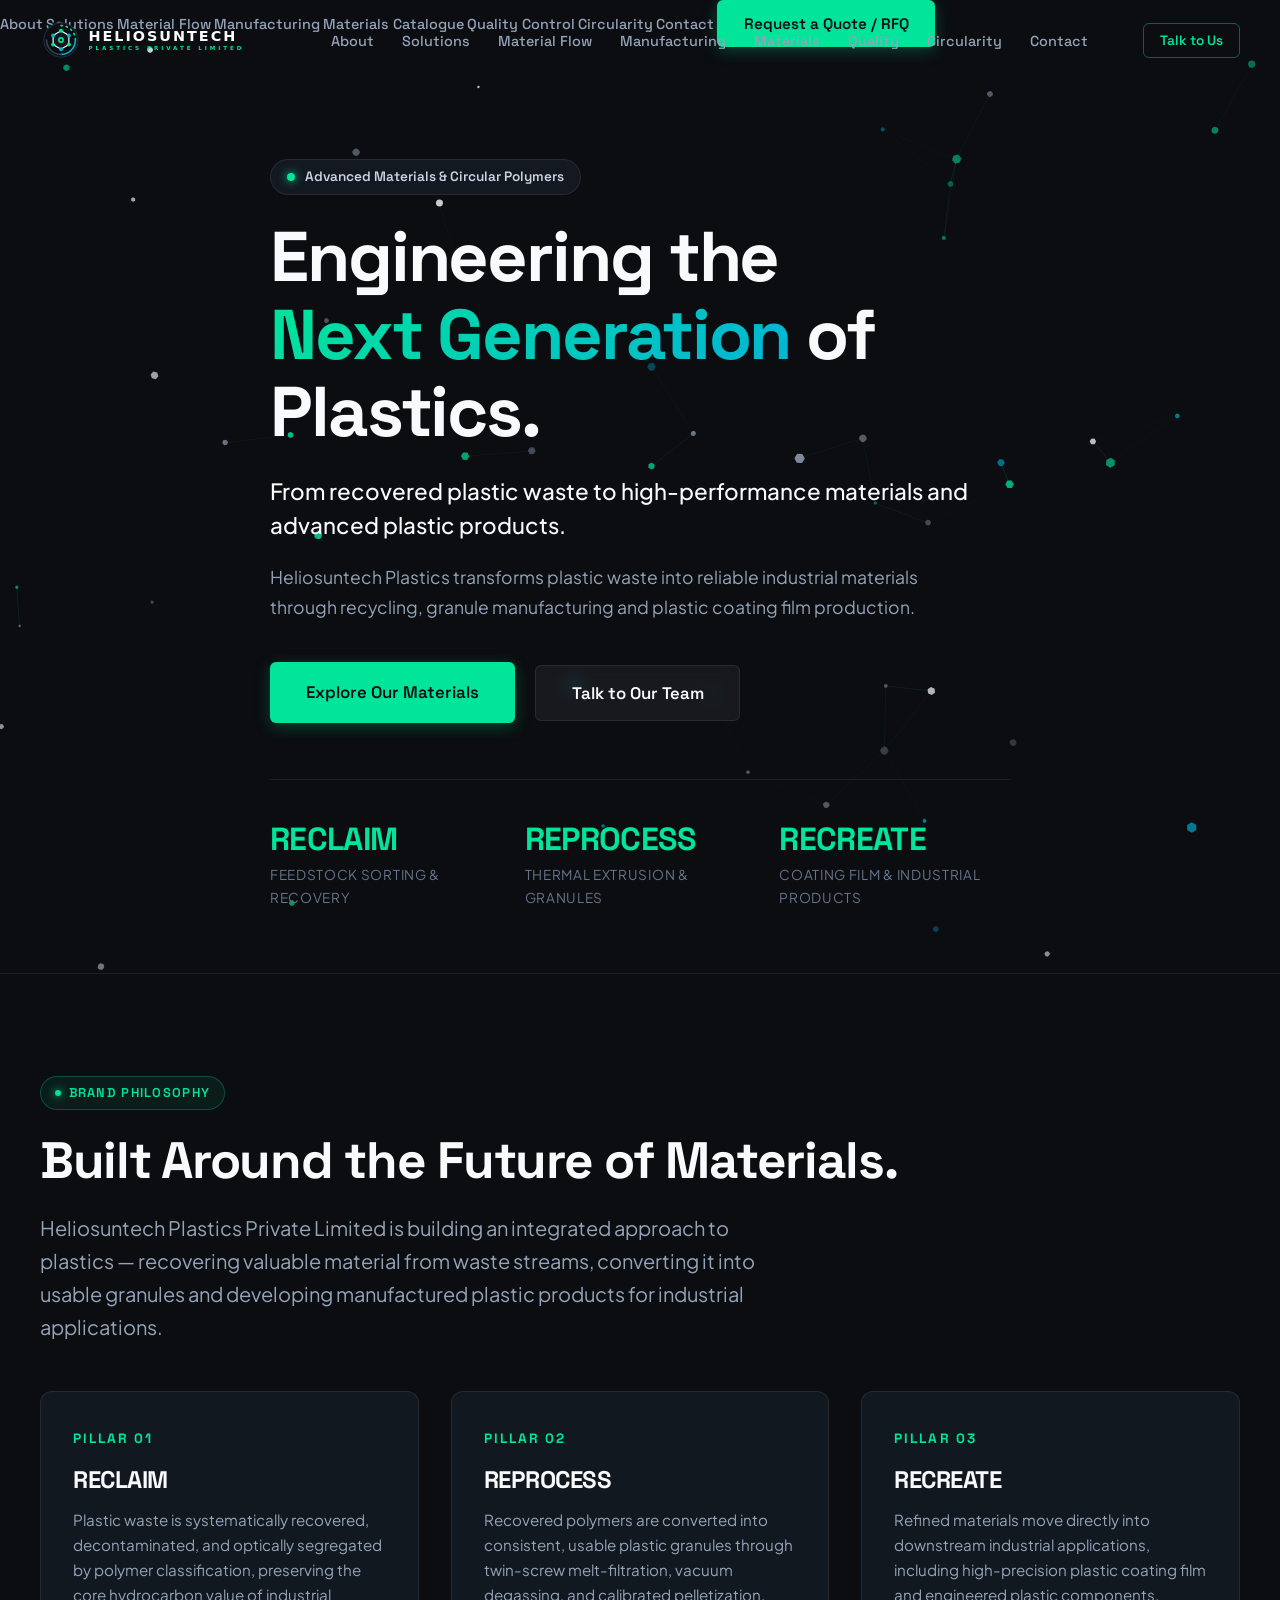
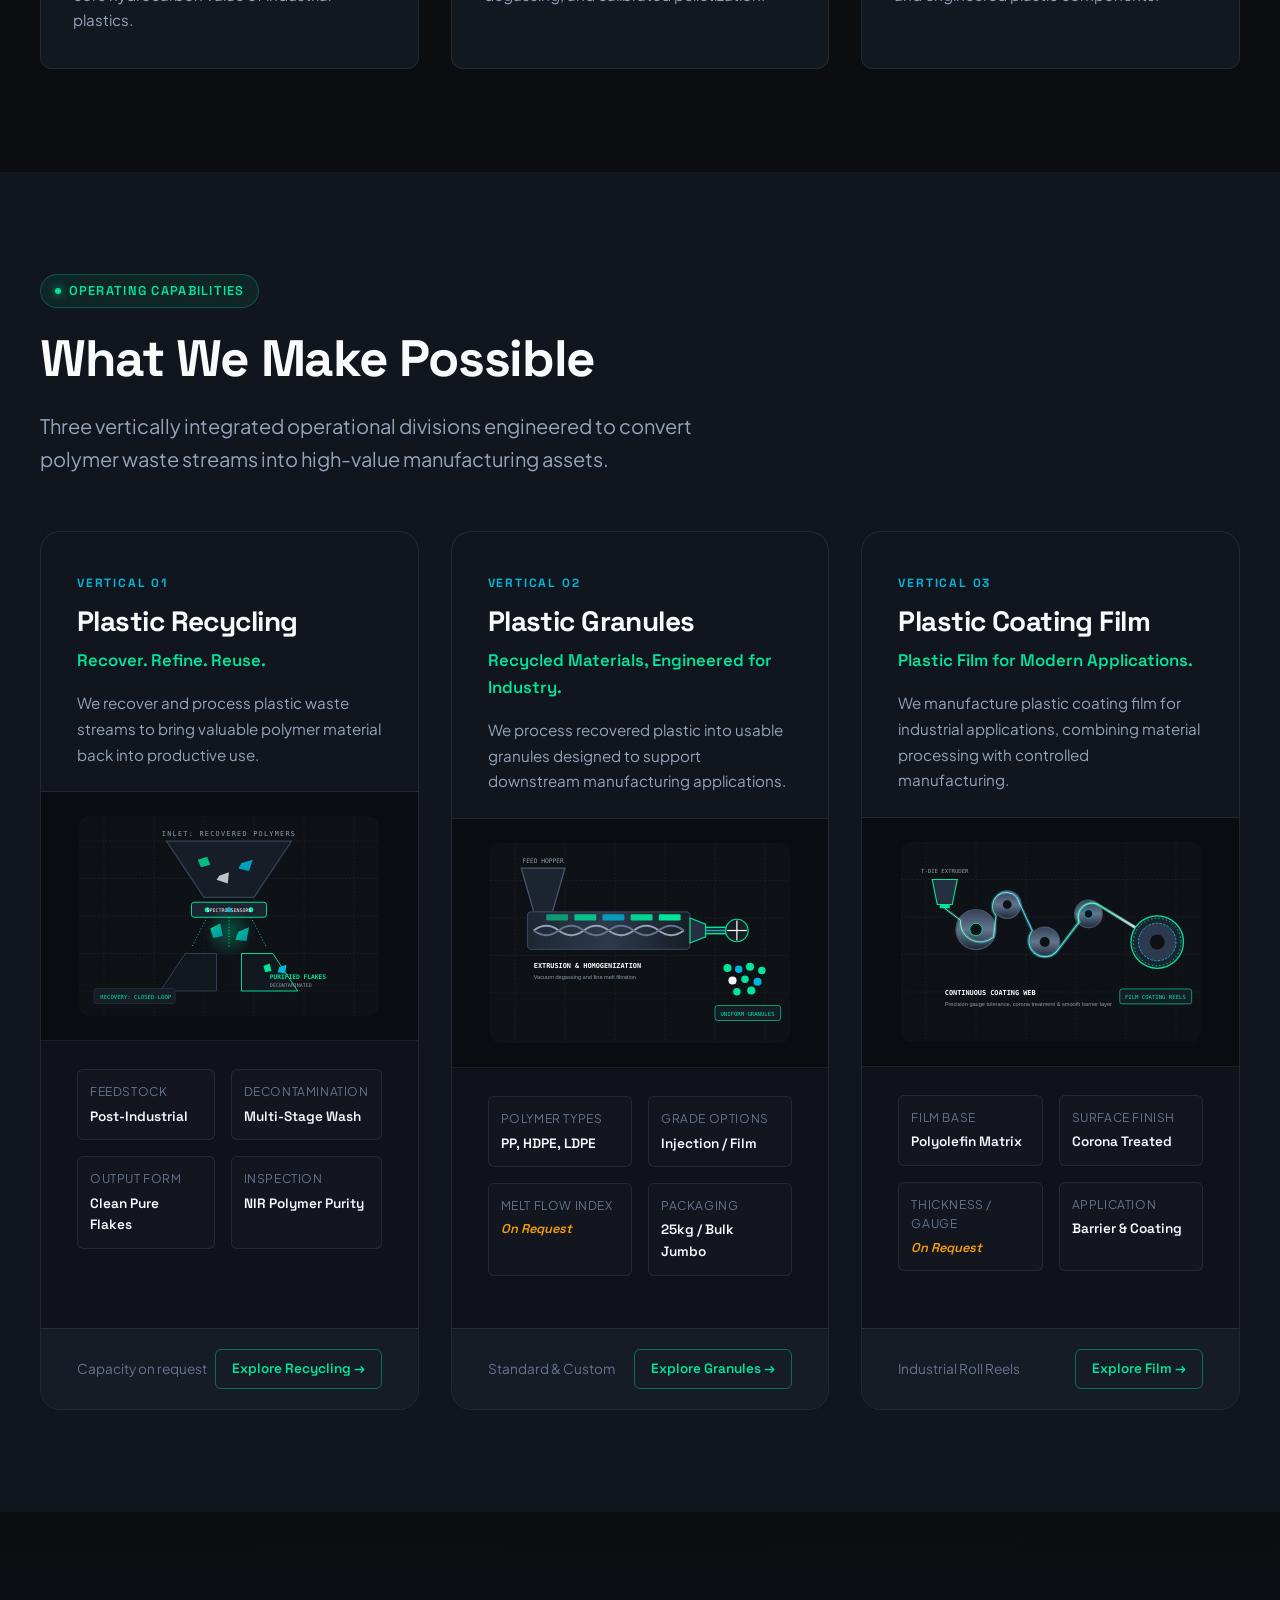
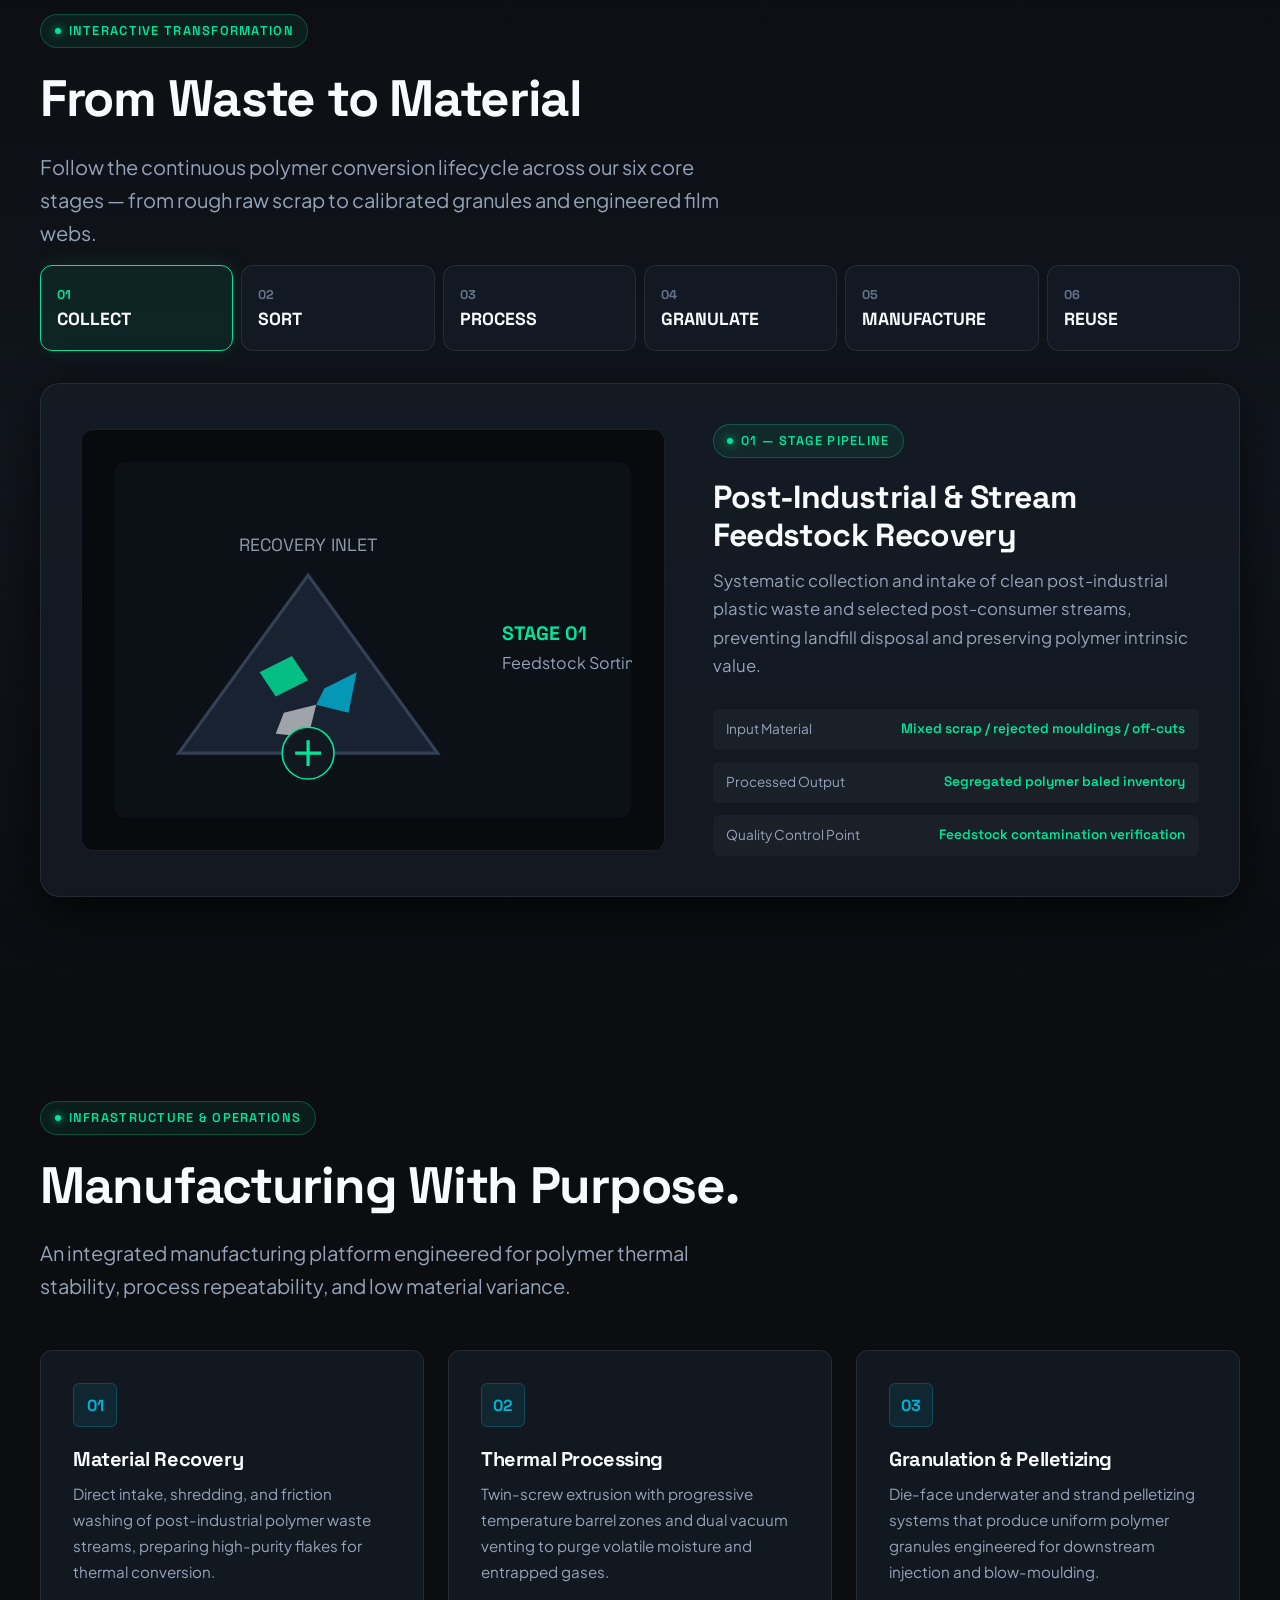
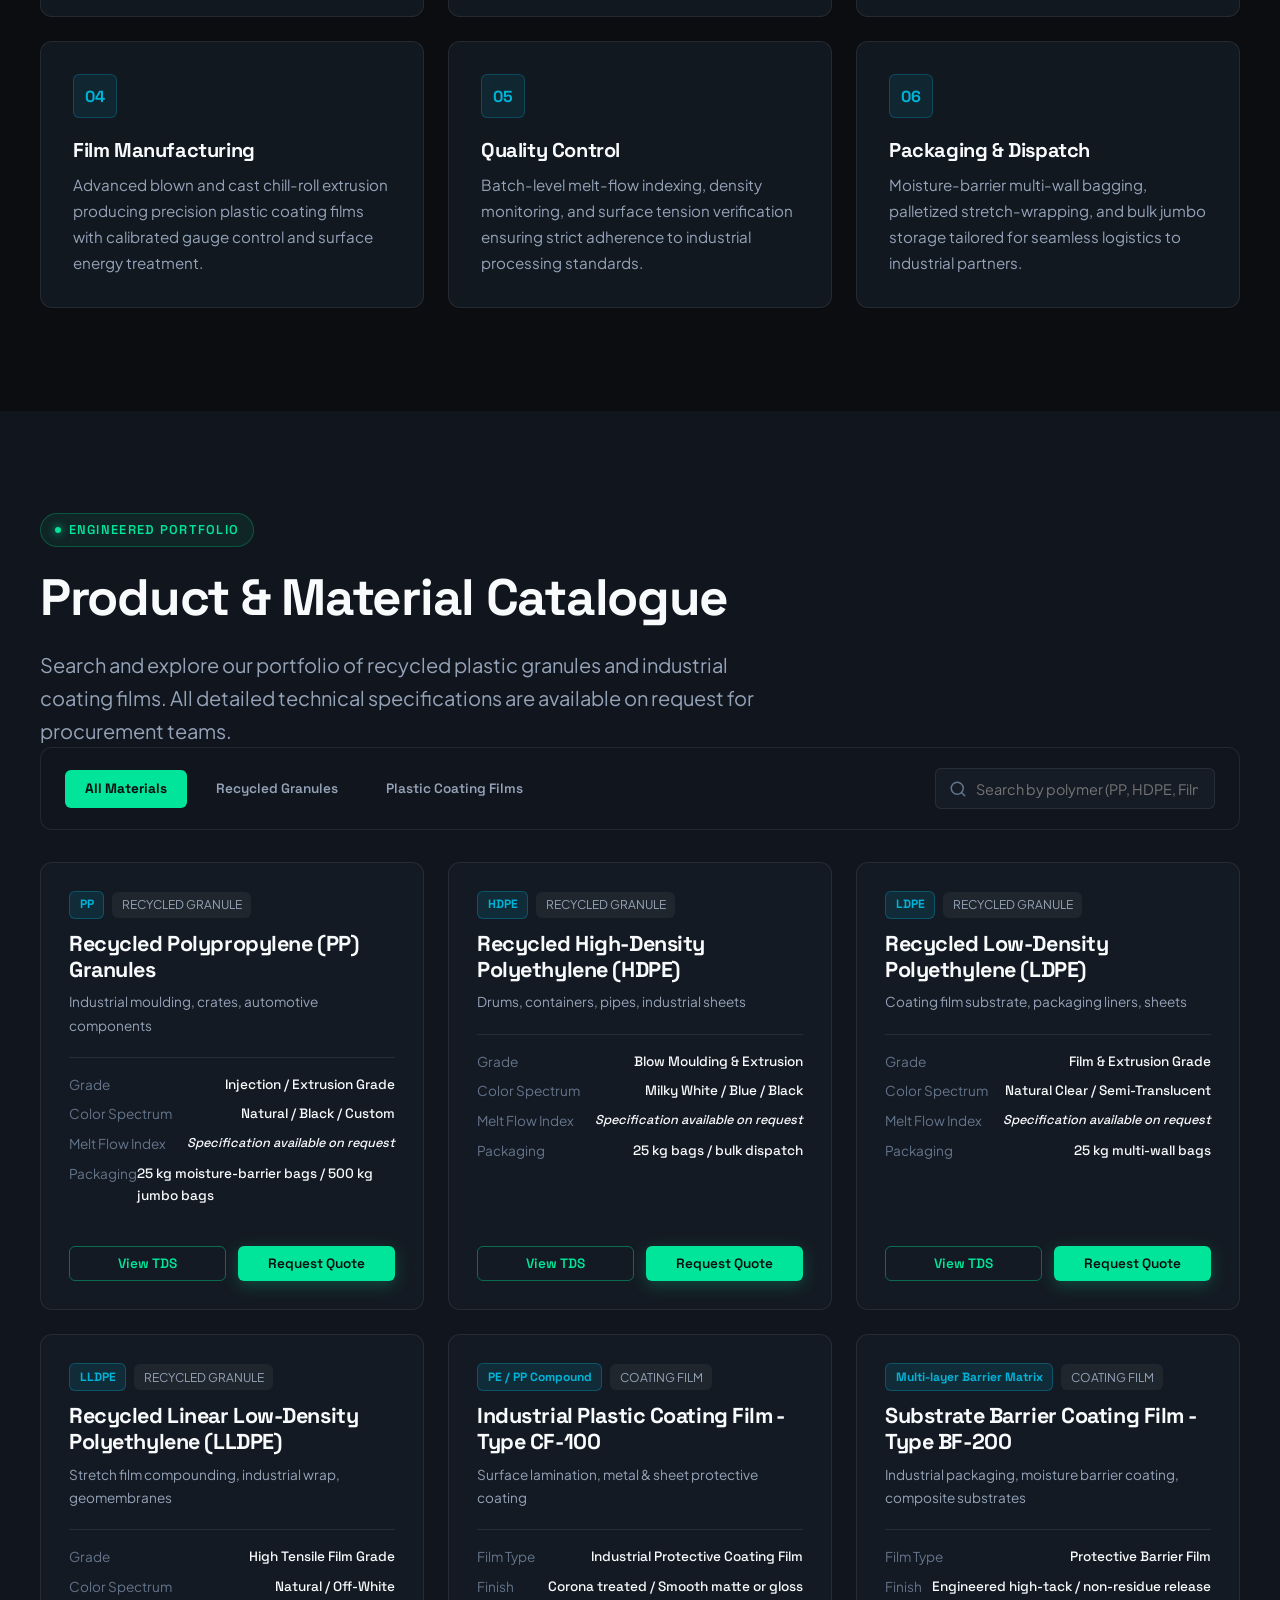
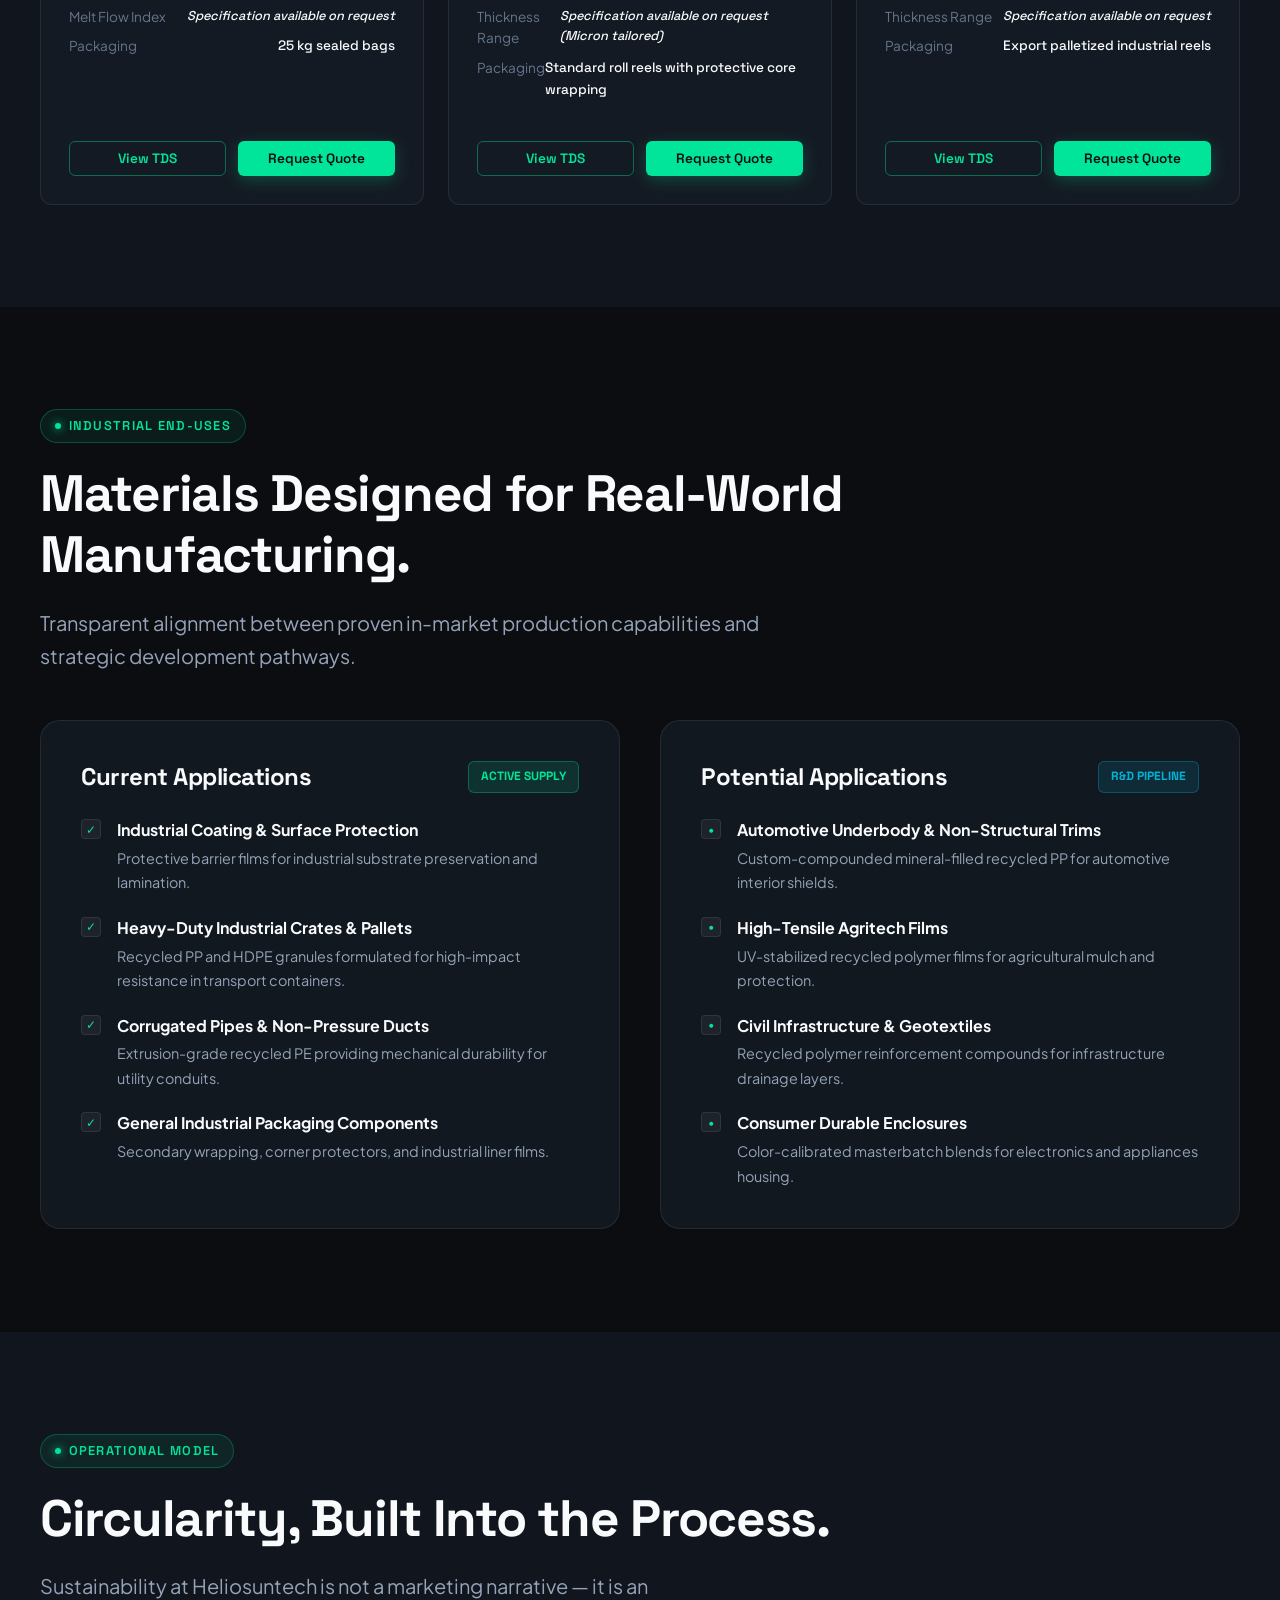
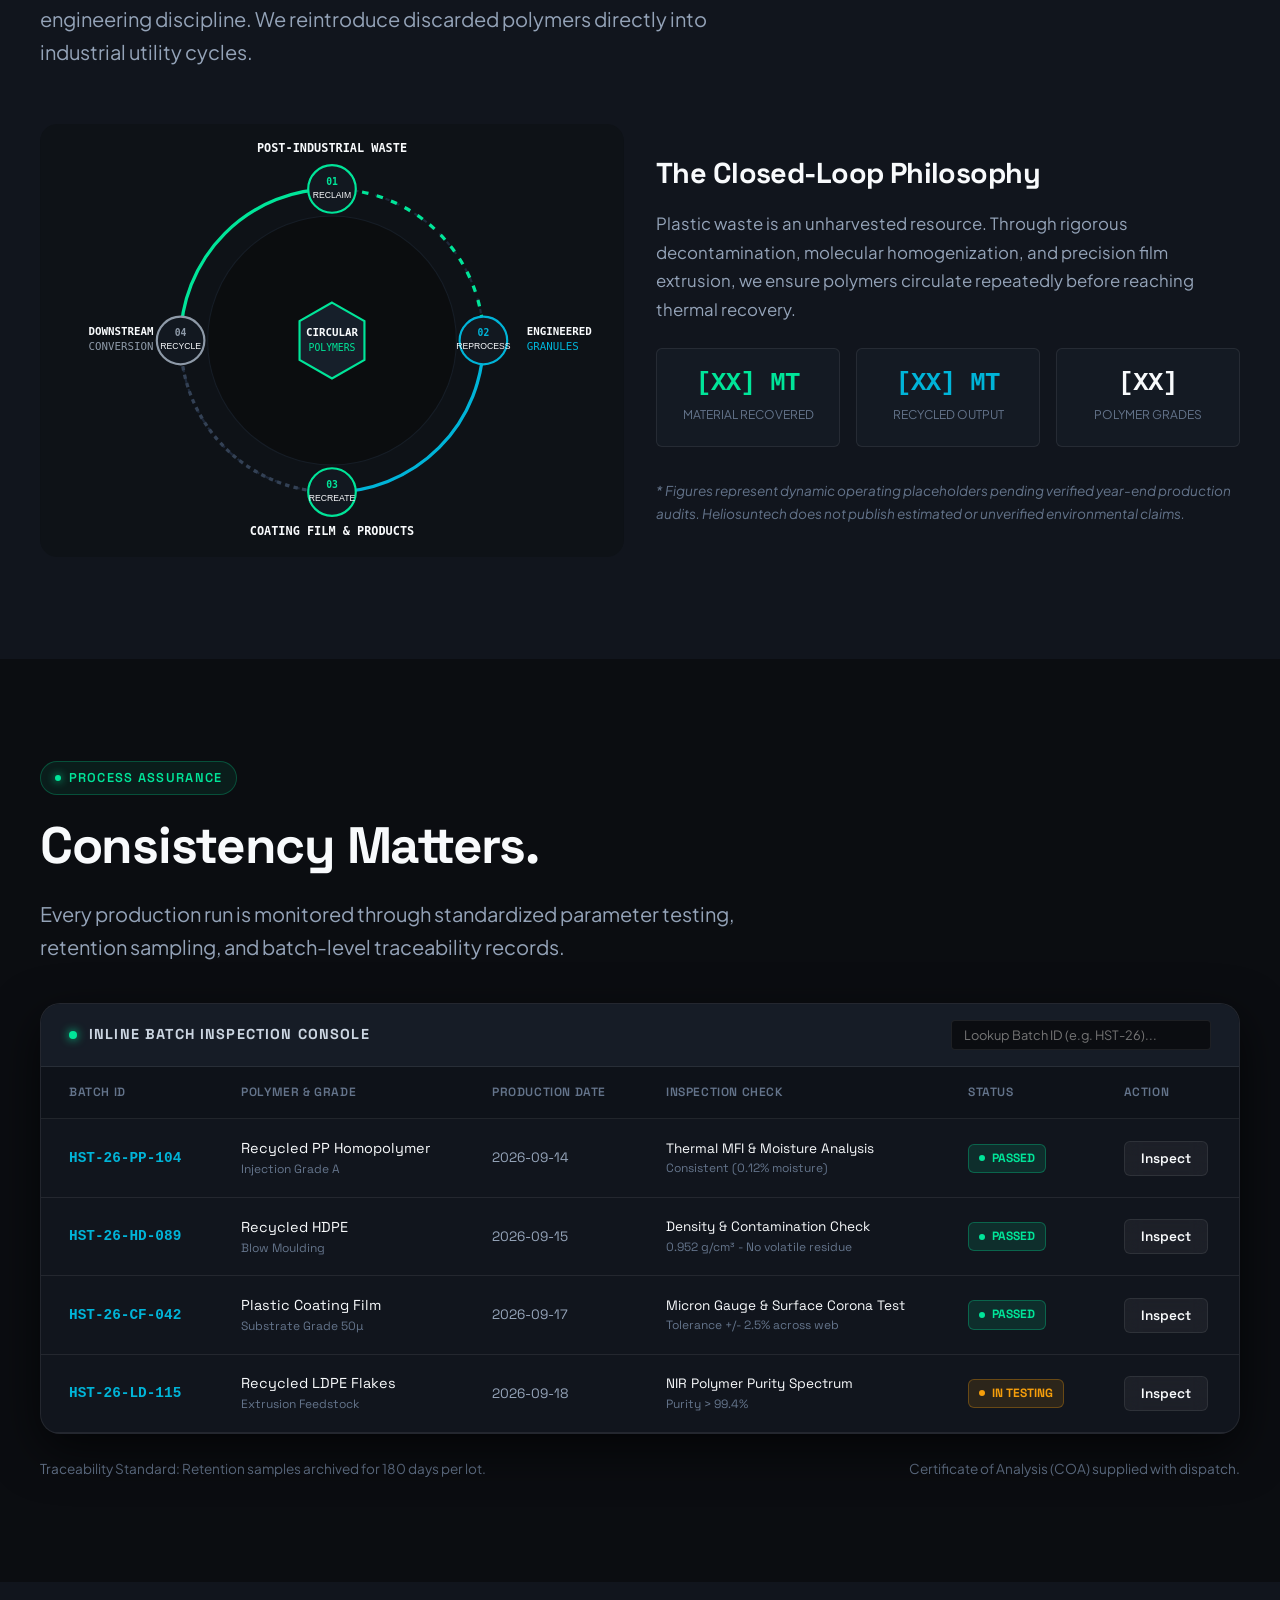
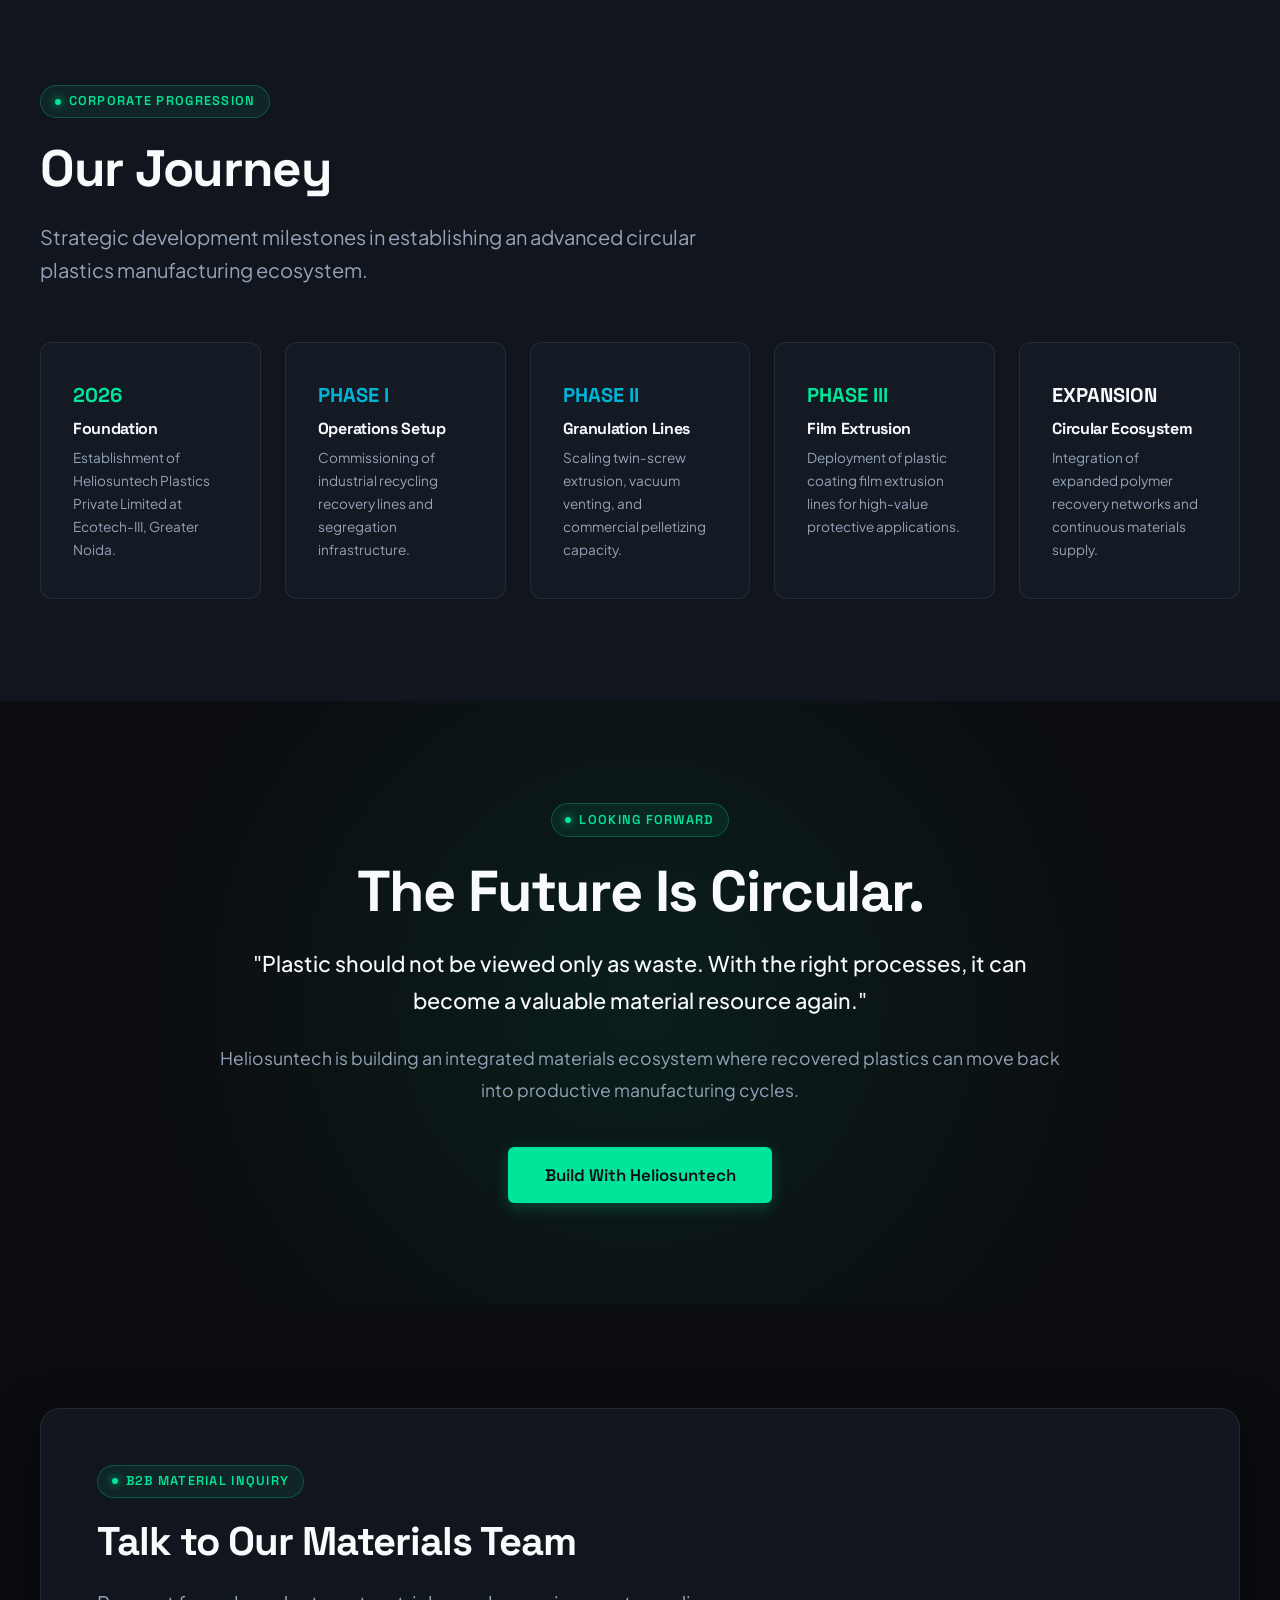
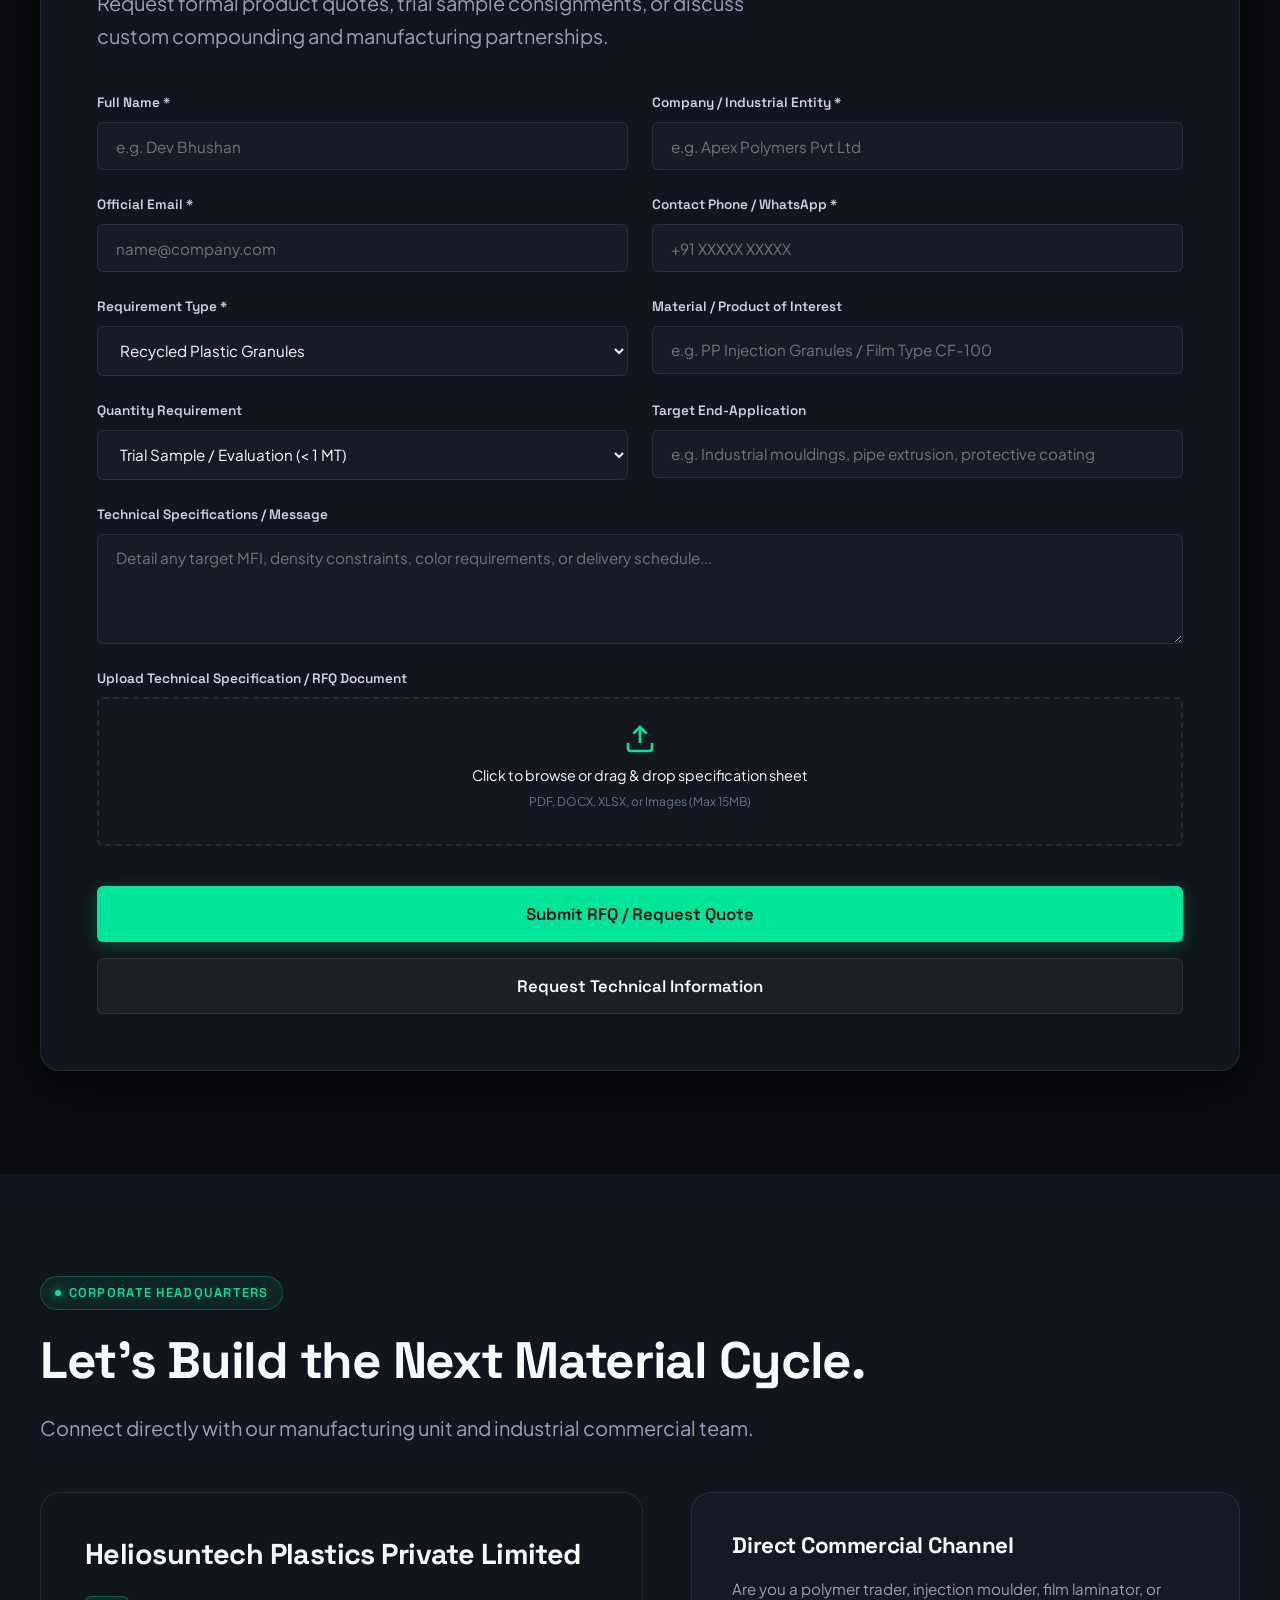
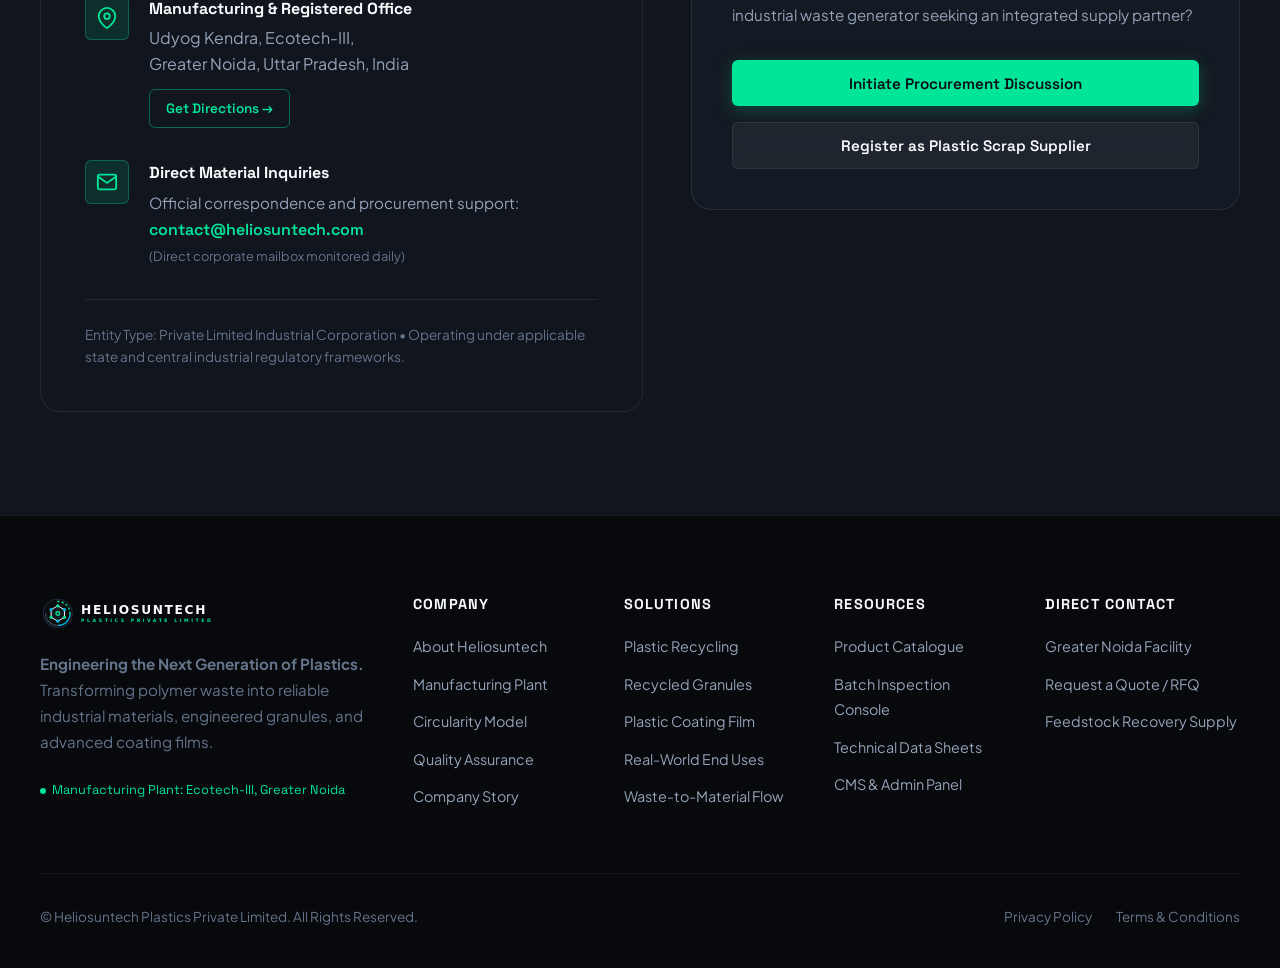
==== index.html @ ab4d68c3 "Complete corporate website for Heliosuntech Plastics Private Limited: design system, particle engine" ====
<!DOCTYPE html>
<html lang="en">
<head>
  <meta charset="UTF-8">
  <meta name="viewport" content="width=device-width, initial-scale=1.0">
  <title>Heliosuntech Plastics Private Limited | Plastic Recycling &amp; Manufacturing</title>
  
  <!-- SEO & Social Meta Tags -->
  <meta name="description" content="Heliosuntech Plastics Private Limited specializes in plastic recycling, recycled plastic granules and plastic coating film manufacturing for industrial applications.">
  <meta name="keywords" content="Heliosuntech Plastics, Plastic Recycling India, Recycled Plastic Granules, Plastic Coating Film, Greater Noida Ecotech III, Circular Plastics, Industrial Polymer Processing">
  <meta name="author" content="Heliosuntech Plastics Private Limited">
  <meta name="robots" content="index, follow">
  <link rel="canonical" href="https://advocatedevbhushan-cpu.github.io/heliosuntech/">

  <!-- Open Graph / Facebook -->
  <meta property="og:type" content="website">
  <meta property="og:url" content="https://advocatedevbhushan-cpu.github.io/heliosuntech/">
  <meta property="og:title" content="Heliosuntech Plastics Private Limited | Plastic Recycling &amp; Manufacturing">
  <meta property="og:description" content="Engineering the Next Generation of Plastics. Transforming plastic waste into high-performance materials and advanced coating films.">
  <meta property="og:image" content="assets/logo.svg">

  <!-- Twitter -->
  <meta property="twitter:card" content="summary_large_image">
  <meta property="twitter:title" content="Heliosuntech Plastics Private Limited">
  <meta property="twitter:description" content="Specializing in plastic recycling, recycled plastic granules, and plastic coating film manufacturing for industrial applications.">

  <!-- Stylesheets -->
  <link rel="stylesheet" href="css/main.css">
  <link rel="stylesheet" href="css/components.css">
  <link rel="stylesheet" href="css/animations.css">

  <!-- Favicon -->
  <link rel="icon" type="image/svg+xml" href="assets/logo.svg">

  <!-- Structured Data / JSON-LD -->
  <script type="application/ld+json">
  {
    "@context": "https://schema.org",
    "@type": "ManufacturingPlant",
    "name": "Heliosuntech Plastics Private Limited",
    "description": "Indian plastics manufacturing and recycling company operating across Plastic Recycling, Recycled Plastic Granules, and Plastic Coating Film Manufacturing.",
    "address": {
      "@type": "PostalAddress",
      "streetAddress": "Udyog Kendra, Ecotech-III",
      "addressLocality": "Greater Noida",
      "addressRegion": "Uttar Pradesh",
      "addressCountry": "IN"
    },
    "knowsAbout": [
      "Plastic Recycling",
      "Recycled Plastic Granules",
      "Plastic Coating Film Manufacturing",
      "Circular Polymer Technology"
    ]
  }
  </script>
</head>
<body>

  <!-- =========================================================================
       1. NAVIGATION HEADER
       ========================================================================= -->
  <header class="site-header" id="siteHeader">
    <div class="container nav-container">
      <a href="#hero" class="brand-logo" aria-label="Heliosuntech Home">
        <img src="assets/logo.svg" alt="Heliosuntech Plastics Logo" width="220" height="42">
      </a>

      <!-- Desktop Nav Menu -->
      <nav aria-label="Main Navigation">
        <ul class="nav-menu">
          <li><a href="#about" class="nav-link">About</a></li>
          <li><a href="#verticals" class="nav-link">Solutions</a></li>
          <li><a href="#flow" class="nav-link">Material Flow</a></li>
          <li><a href="#manufacturing" class="nav-link">Manufacturing</a></li>
          <li><a href="#catalogue" class="nav-link">Materials</a></li>
          <li><a href="#quality" class="nav-link">Quality</a></li>
          <li><a href="#sustainability" class="nav-link">Circularity</a></li>
          <li><a href="#contact" class="nav-link">Contact</a></li>
        </ul>
      </nav>

      <!-- Nav CTA & Mobile Hamburger -->
      <div class="nav-actions">
        <button class="btn btn-outline-accent btn-sm" onclick="window.rfqInst.open('', 'General Enquiry')" aria-label="Talk to Us">
          Talk to Us
        </button>
        <button class="mobile-toggle" id="mobileToggle" aria-label="Toggle navigation menu" aria-expanded="false">
          <span></span>
          <span></span>
          <span></span>
        </button>
      </div>
    </div>
  </header>

  <!-- Mobile Drawer -->
  <div class="mobile-nav-drawer" id="mobileDrawer" aria-label="Mobile Navigation">
    <a href="#about" class="nav-link">About</a>
    <a href="#verticals" class="nav-link">Solutions</a>
    <a href="#flow" class="nav-link">Material Flow</a>
    <a href="#manufacturing" class="nav-link">Manufacturing</a>
    <a href="#catalogue" class="nav-link">Materials Catalogue</a>
    <a href="#quality" class="nav-link">Quality Control</a>
    <a href="#sustainability" class="nav-link">Circularity</a>
    <a href="#contact" class="nav-link">Contact</a>
    <button class="btn btn-primary" onclick="document.getElementById('mobileDrawer').classList.remove('open'); window.rfqInst.open();">
      Request a Quote / RFQ
    </button>
  </div>

  <main>
    <!-- =========================================================================
         2. HERO SECTION WITH SIGNATURE POLYMER PARTICLE ENGINE
         ========================================================================= -->
    <section class="hero-section" id="hero">
      <canvas id="heroCanvas" class="hero-canvas" aria-hidden="true"></canvas>

      <div class="container hero-content">
        <div class="hero-pill">
          <span class="hero-pill-status"></span>
          <span>Advanced Materials &amp; Circular Polymers</span>
        </div>

        <h1 class="hero-headline">
          Engineering the <br>
          <span class="text-accent-gradient">Next Generation</span> of Plastics.
        </h1>

        <p class="hero-subheadline">
          From recovered plastic waste to high-performance materials and advanced plastic products.
        </p>

        <p class="hero-description">
          Heliosuntech Plastics transforms plastic waste into reliable industrial materials through recycling, granule manufacturing and plastic coating film production.
        </p>

        <div class="hero-cta-group">
          <a href="#catalogue" class="btn btn-primary btn-lg">
            Explore Our Materials
          </a>
          <button class="btn btn-secondary btn-lg" onclick="window.rfqInst.open('', 'Manufacturing Consultation')">
            Talk to Our Team
          </button>
        </div>

        <!-- Integrated Operating Metrics -->
        <div class="hero-stats-strip">
          <div class="hero-stat-item">
            <h3>RECLAIM</h3>
            <p>Feedstock Sorting &amp; Recovery</p>
          </div>
          <div class="hero-stat-item">
            <h3>REPROCESS</h3>
            <p>Thermal Extrusion &amp; Granules</p>
          </div>
          <div class="hero-stat-item">
            <h3>RECREATE</h3>
            <p>Coating Film &amp; Industrial Products</p>
          </div>
        </div>
      </div>
    </section>

    <!-- =========================================================================
         3. CORE BRAND POSITIONING (ABOUT)
         ========================================================================= -->
    <section class="section" id="about" style="border-top: 1px solid var(--border-subtle);">
      <div class="container">
        <div class="section-tag">Brand Philosophy</div>
        <h2 class="section-title">Built Around the Future of Materials.</h2>
        <p class="section-subtitle">
          Heliosuntech Plastics Private Limited is building an integrated approach to plastics — recovering valuable material from waste streams, converting it into usable granules and developing manufactured plastic products for industrial applications.
        </p>

        <div class="pillars-grid reveal-on-scroll">
          <div class="pillar-card">
            <div class="pillar-num">PILLAR 01</div>
            <h3 class="pillar-title">RECLAIM</h3>
            <p class="pillar-desc">
              Plastic waste is systematically recovered, decontaminated, and optically segregated by polymer classification, preserving the core hydrocarbon value of industrial plastics.
            </p>
          </div>

          <div class="pillar-card">
            <div class="pillar-num">PILLAR 02</div>
            <h3 class="pillar-title">REPROCESS</h3>
            <p class="pillar-desc">
              Recovered polymers are converted into consistent, usable plastic granules through twin-screw melt-filtration, vacuum degassing, and calibrated pelletization.
            </p>
          </div>

          <div class="pillar-card">
            <div class="pillar-num">PILLAR 03</div>
            <h3 class="pillar-title">RECREATE</h3>
            <p class="pillar-desc">
              Refined materials move directly into downstream industrial applications, including high-precision plastic coating film and engineered plastic components.
            </p>
          </div>
        </div>
      </div>
    </section>

    <!-- =========================================================================
         4. THREE CORE BUSINESS VERTICALS
         ========================================================================= -->
    <section class="section" id="verticals" style="background: var(--bg-secondary);">
      <div class="container">
        <div class="section-tag">Operating Capabilities</div>
        <h2 class="section-title">What We Make Possible</h2>
        <p class="section-subtitle">
          Three vertically integrated operational divisions engineered to convert polymer waste streams into high-value manufacturing assets.
        </p>

        <div class="grid-3 reveal-on-scroll" style="margin-top: 3.5rem;">
          <!-- Vertical 01: Plastic Recycling -->
          <div class="vertical-card">
            <div class="vertical-card-header">
              <span class="vertical-badge">VERTICAL 01</span>
              <h3 class="vertical-title">Plastic Recycling</h3>
              <div class="vertical-tagline">Recover. Refine. Reuse.</div>
              <p class="vertical-desc">
                We recover and process plastic waste streams to bring valuable polymer material back into productive use.
              </p>
            </div>
            <div class="vertical-visual">
              <img src="assets/diagrams/recycling-flakes.svg" alt="Plastic Flakes &amp; Optical Sorting" loading="lazy">
            </div>
            <div class="vertical-specs">
              <div class="specs-grid">
                <div class="spec-item">
                  <div class="spec-label">Feedstock</div>
                  <div class="spec-val">Post-Industrial</div>
                </div>
                <div class="spec-item">
                  <div class="spec-label">Decontamination</div>
                  <div class="spec-val">Multi-Stage Wash</div>
                </div>
                <div class="spec-item">
                  <div class="spec-label">Output Form</div>
                  <div class="spec-val">Clean Pure Flakes</div>
                </div>
                <div class="spec-item">
                  <div class="spec-label">Inspection</div>
                  <div class="spec-val">NIR Polymer Purity</div>
                </div>
              </div>
            </div>
            <div class="vertical-footer">
              <span style="font-size: 0.85rem; color: var(--text-muted);">Capacity on request</span>
              <a href="#flow" class="btn btn-outline-accent btn-sm">Explore Recycling &rarr;</a>
            </div>
          </div>

          <!-- Vertical 02: Plastic Granules -->
          <div class="vertical-card">
            <div class="vertical-card-header">
              <span class="vertical-badge">VERTICAL 02</span>
              <h3 class="vertical-title">Plastic Granules</h3>
              <div class="vertical-tagline">Recycled Materials, Engineered for Industry.</div>
              <p class="vertical-desc">
                We process recovered plastic into usable granules designed to support downstream manufacturing applications.
              </p>
            </div>
            <div class="vertical-visual">
              <img src="assets/diagrams/granules-pellets.svg" alt="Polymer Granules Extrusion" loading="lazy">
            </div>
            <div class="vertical-specs">
              <div class="specs-grid">
                <div class="spec-item">
                  <div class="spec-label">Polymer Types</div>
                  <div class="spec-val">PP, HDPE, LDPE</div>
                </div>
                <div class="spec-item">
                  <div class="spec-label">Grade Options</div>
                  <div class="spec-val">Injection / Film</div>
                </div>
                <div class="spec-item">
                  <div class="spec-label">Melt Flow Index</div>
                  <div class="spec-val placeholder-pill">On Request</div>
                </div>
                <div class="spec-item">
                  <div class="spec-label">Packaging</div>
                  <div class="spec-val">25kg / Bulk Jumbo</div>
                </div>
              </div>
            </div>
            <div class="vertical-footer">
              <span style="font-size: 0.85rem; color: var(--text-muted);">Standard &amp; Custom</span>
              <a href="#catalogue" class="btn btn-outline-accent btn-sm">Explore Granules &rarr;</a>
            </div>
          </div>

          <!-- Vertical 03: Plastic Coating Film -->
          <div class="vertical-card">
            <div class="vertical-card-header">
              <span class="vertical-badge">VERTICAL 03</span>
              <h3 class="vertical-title">Plastic Coating Film</h3>
              <div class="vertical-tagline">Plastic Film for Modern Applications.</div>
              <p class="vertical-desc">
                We manufacture plastic coating film for industrial applications, combining material processing with controlled manufacturing.
              </p>
            </div>
            <div class="vertical-visual">
              <img src="assets/diagrams/film-extrusion.svg" alt="Plastic Coating Film Rollers" loading="lazy">
            </div>
            <div class="vertical-specs">
              <div class="specs-grid">
                <div class="spec-item">
                  <div class="spec-label">Film Base</div>
                  <div class="spec-val">Polyolefin Matrix</div>
                </div>
                <div class="spec-item">
                  <div class="spec-label">Surface Finish</div>
                  <div class="spec-val">Corona Treated</div>
                </div>
                <div class="spec-item">
                  <div class="spec-label">Thickness / Gauge</div>
                  <div class="spec-val placeholder-pill">On Request</div>
                </div>
                <div class="spec-item">
                  <div class="spec-label">Application</div>
                  <div class="spec-val">Barrier &amp; Coating</div>
                </div>
              </div>
            </div>
            <div class="vertical-footer">
              <span style="font-size: 0.85rem; color: var(--text-muted);">Industrial Roll Reels</span>
              <a href="#catalogue" class="btn btn-outline-accent btn-sm">Explore Film &rarr;</a>
            </div>
          </div>
        </div>
      </div>
    </section>

    <!-- =========================================================================
         5. SIGNATURE INTERACTIVE MATERIAL FLOW (WASTE TO MATERIAL)
         ========================================================================= -->
    <section class="section material-flow-section" id="flow">
      <div class="container">
        <div class="section-tag">Interactive Transformation</div>
        <h2 class="section-title">From Waste to Material</h2>
        <p class="section-subtitle">
          Follow the continuous polymer conversion lifecycle across our six core stages — from rough raw scrap to calibrated granules and engineered film webs.
        </p>

        <!-- Horizontal Step Selector -->
        <div class="flow-nav-container" id="flowNavContainer" role="tablist" aria-label="Material Flow Steps">
          <!-- Dynamically populated by materialFlow.js -->
        </div>

        <!-- Interactive Stage Card Display -->
        <div class="flow-display-card reveal-on-scroll" id="flowDisplayCard">
          <!-- Dynamically populated by materialFlow.js -->
        </div>
      </div>
    </section>

    <!-- =========================================================================
         6. MANUFACTURING ECOSYSTEM
         ========================================================================= -->
    <section class="section" id="manufacturing">
      <div class="container">
        <div class="section-tag">Infrastructure &amp; Operations</div>
        <h2 class="section-title">Manufacturing With Purpose.</h2>
        <p class="section-subtitle">
          An integrated manufacturing platform engineered for polymer thermal stability, process repeatability, and low material variance.
        </p>

        <div class="mfg-grid reveal-on-scroll">
          <div class="mfg-item">
            <div class="mfg-item-icon">01</div>
            <h4>Material Recovery</h4>
            <p>Direct intake, shredding, and friction washing of post-industrial polymer waste streams, preparing high-purity flakes for thermal conversion.</p>
          </div>

          <div class="mfg-item">
            <div class="mfg-item-icon">02</div>
            <h4>Thermal Processing</h4>
            <p>Twin-screw extrusion with progressive temperature barrel zones and dual vacuum venting to purge volatile moisture and entrapped gases.</p>
          </div>

          <div class="mfg-item">
            <div class="mfg-item-icon">03</div>
            <h4>Granulation &amp; Pelletizing</h4>
            <p>Die-face underwater and strand pelletizing systems that produce uniform polymer granules engineered for downstream injection and blow-moulding.</p>
          </div>

          <div class="mfg-item">
            <div class="mfg-item-icon">04</div>
            <h4>Film Manufacturing</h4>
            <p>Advanced blown and cast chill-roll extrusion producing precision plastic coating films with calibrated gauge control and surface energy treatment.</p>
          </div>

          <div class="mfg-item">
            <div class="mfg-item-icon">05</div>
            <h4>Quality Control</h4>
            <p>Batch-level melt-flow indexing, density monitoring, and surface tension verification ensuring strict adherence to industrial processing standards.</p>
          </div>

          <div class="mfg-item">
            <div class="mfg-item-icon">06</div>
            <h4>Packaging &amp; Dispatch</h4>
            <p>Moisture-barrier multi-wall bagging, palletized stretch-wrapping, and bulk jumbo storage tailored for seamless logistics to industrial partners.</p>
          </div>
        </div>
      </div>
    </section>

    <!-- =========================================================================
         7. PRODUCT & MATERIAL CATALOGUE
         ========================================================================= -->
    <section class="section" id="catalogue" style="background: var(--bg-secondary);">
      <div class="container">
        <div class="section-tag">Engineered Portfolio</div>
        <h2 class="section-title">Product &amp; Material Catalogue</h2>
        <p class="section-subtitle">
          Search and explore our portfolio of recycled plastic granules and industrial coating films. All detailed technical specifications are available on request for procurement teams.
        </p>

        <!-- Catalogue Filter Bar -->
        <div class="catalogue-toolbar reveal-on-scroll">
          <div class="catalogue-tabs" role="tablist">
            <button class="tab-btn active" data-filter="all" role="tab" aria-selected="true">All Materials</button>
            <button class="tab-btn" data-filter="granules" role="tab" aria-selected="false">Recycled Granules</button>
            <button class="tab-btn" data-filter="films" role="tab" aria-selected="false">Plastic Coating Films</button>
          </div>

          <div class="catalogue-search">
            <svg width="18" height="18" viewBox="0 0 24 24" fill="none" stroke="currentColor" stroke-width="2" stroke-linecap="round" stroke-linejoin="round">
              <circle cx="11" cy="11" r="8"></circle>
              <line x1="21" y1="21" x2="16.65" y2="16.65"></line>
            </svg>
            <input type="text" id="catalogueSearchInput" placeholder="Search by polymer (PP, HDPE, Film)..." aria-label="Search materials catalogue">
          </div>
        </div>

        <!-- Dynamic Catalogue Grid -->
        <div class="catalogue-grid" id="catalogueGrid">
          <!-- Rendered by catalogue.js -->
        </div>
      </div>
    </section>

    <!-- =========================================================================
         8. APPLICATIONS (CURRENT VS POTENTIAL)
         ========================================================================= -->
    <section class="section" id="applications">
      <div class="container">
        <div class="section-tag">Industrial End-Uses</div>
        <h2 class="section-title">Materials Designed for Real-World Manufacturing.</h2>
        <p class="section-subtitle">
          Transparent alignment between proven in-market production capabilities and strategic development pathways.
        </p>

        <div class="app-section-grid reveal-on-scroll">
          <!-- Current Applications -->
          <div class="app-box">
            <div class="app-box-header">
              <h3 style="font-size: 1.5rem;">Current Applications</h3>
              <span class="app-status-tag active">Active Supply</span>
            </div>
            <ul class="app-list">
              <li class="app-list-item">
                <div class="app-item-bullet">&#10003;</div>
                <div>
                  <strong style="color: var(--text-primary);">Industrial Coating &amp; Surface Protection</strong>
                  <p style="font-size: 0.9rem; margin-top: 0.2rem;">Protective barrier films for industrial substrate preservation and lamination.</p>
                </div>
              </li>
              <li class="app-list-item">
                <div class="app-item-bullet">&#10003;</div>
                <div>
                  <strong style="color: var(--text-primary);">Heavy-Duty Industrial Crates &amp; Pallets</strong>
                  <p style="font-size: 0.9rem; margin-top: 0.2rem;">Recycled PP and HDPE granules formulated for high-impact resistance in transport containers.</p>
                </div>
              </li>
              <li class="app-list-item">
                <div class="app-item-bullet">&#10003;</div>
                <div>
                  <strong style="color: var(--text-primary);">Corrugated Pipes &amp; Non-Pressure Ducts</strong>
                  <p style="font-size: 0.9rem; margin-top: 0.2rem;">Extrusion-grade recycled PE providing mechanical durability for utility conduits.</p>
                </div>
              </li>
              <li class="app-list-item">
                <div class="app-item-bullet">&#10003;</div>
                <div>
                  <strong style="color: var(--text-primary);">General Industrial Packaging Components</strong>
                  <p style="font-size: 0.9rem; margin-top: 0.2rem;">Secondary wrapping, corner protectors, and industrial liner films.</p>
                </div>
              </li>
            </ul>
          </div>

          <!-- Potential Applications -->
          <div class="app-box">
            <div class="app-box-header">
              <h3 style="font-size: 1.5rem;">Potential Applications</h3>
              <span class="app-status-tag roadmap">R&amp;D Pipeline</span>
            </div>
            <ul class="app-list">
              <li class="app-list-item">
                <div class="app-item-bullet">&bull;</div>
                <div>
                  <strong style="color: var(--text-primary);">Automotive Underbody &amp; Non-Structural Trims</strong>
                  <p style="font-size: 0.9rem; margin-top: 0.2rem;">Custom-compounded mineral-filled recycled PP for automotive interior shields.</p>
                </div>
              </li>
              <li class="app-list-item">
                <div class="app-item-bullet">&bull;</div>
                <div>
                  <strong style="color: var(--text-primary);">High-Tensile Agritech Films</strong>
                  <p style="font-size: 0.9rem; margin-top: 0.2rem;">UV-stabilized recycled polymer films for agricultural mulch and protection.</p>
                </div>
              </li>
              <li class="app-list-item">
                <div class="app-item-bullet">&bull;</div>
                <div>
                  <strong style="color: var(--text-primary);">Civil Infrastructure &amp; Geotextiles</strong>
                  <p style="font-size: 0.9rem; margin-top: 0.2rem;">Recycled polymer reinforcement compounds for infrastructure drainage layers.</p>
                </div>
              </li>
              <li class="app-list-item">
                <div class="app-item-bullet">&bull;</div>
                <div>
                  <strong style="color: var(--text-primary);">Consumer Durable Enclosures</strong>
                  <p style="font-size: 0.9rem; margin-top: 0.2rem;">Color-calibrated masterbatch blends for electronics and appliances housing.</p>
                </div>
              </li>
            </ul>
          </div>
        </div>
      </div>
    </section>

    <!-- =========================================================================
         9. SUSTAINABILITY & CIRCULARITY
         ========================================================================= -->
    <section class="section" id="sustainability" style="background: var(--bg-secondary);">
      <div class="container">
        <div class="section-tag">Operational Model</div>
        <h2 class="section-title">Circularity, Built Into the Process.</h2>
        <p class="section-subtitle">
          Sustainability at Heliosuntech is not a marketing narrative — it is an engineering discipline. We reintroduce discarded polymers directly into industrial utility cycles.
        </p>

        <div class="grid-2 reveal-on-scroll" style="align-items: center; margin-top: 3.5rem;">
          <div>
            <img src="assets/diagrams/circular-loop.svg" alt="Circularity Closed Loop" style="width: 100%; height: auto;" loading="lazy">
          </div>

          <div>
            <h3 style="font-size: 1.8rem; margin-bottom: 1.25rem;">
              The Closed-Loop Philosophy
            </h3>
            <p style="margin-bottom: 1.5rem;">
              Plastic waste is an unharvested resource. Through rigorous decontamination, molecular homogenization, and precision film extrusion, we ensure polymers circulate repeatedly before reaching thermal recovery.
            </p>

            <!-- Editable Verified Placeholders -->
            <div style="display: grid; grid-template-columns: repeat(3, 1fr); gap: 1rem; margin-bottom: 2rem;">
              <div style="background: var(--bg-card); border: 1px solid var(--border-subtle); padding: 1.25rem; border-radius: var(--radius-sm); text-align: center;">
                <h4 id="metricRecovered" style="color: var(--accent-green); font-size: 1.6rem; font-family: monospace;">[XX] MT</h4>
                <span style="font-size: 0.75rem; color: var(--text-muted); text-transform: uppercase;">Material Recovered</span>
              </div>

              <div style="background: var(--bg-card); border: 1px solid var(--border-subtle); padding: 1.25rem; border-radius: var(--radius-sm); text-align: center;">
                <h4 id="metricOutput" style="color: var(--accent-cyan); font-size: 1.6rem; font-family: monospace;">[XX] MT</h4>
                <span style="font-size: 0.75rem; color: var(--text-muted); text-transform: uppercase;">Recycled Output</span>
              </div>

              <div style="background: var(--bg-card); border: 1px solid var(--border-subtle); padding: 1.25rem; border-radius: var(--radius-sm); text-align: center;">
                <h4 id="metricGrades" style="color: #F8FAFC; font-size: 1.6rem; font-family: monospace;">[XX]</h4>
                <span style="font-size: 0.75rem; color: var(--text-muted); text-transform: uppercase;">Polymer Grades</span>
              </div>
            </div>

            <p style="font-size: 0.85rem; color: var(--text-muted); font-style: italic;">
              * Figures represent dynamic operating placeholders pending verified year-end production audits. Heliosuntech does not publish estimated or unverified environmental claims.
            </p>
          </div>
        </div>
      </div>
    </section>

    <!-- =========================================================================
         10. TECHNICAL QUALITY CONTROL DASHBOARD ("Consistency Matters")
         ========================================================================= -->
    <section class="section" id="quality">
      <div class="container">
        <div class="section-tag">Process Assurance</div>
        <h2 class="section-title">Consistency Matters.</h2>
        <p class="section-subtitle">
          Every production run is monitored through standardized parameter testing, retention sampling, and batch-level traceability records.
        </p>

        <!-- Technical Dashboard Console -->
        <div class="quality-console reveal-on-scroll">
          <div class="console-header">
            <div class="console-title">
              <span class="console-status-dot"></span>
              <span>INLINE BATCH INSPECTION CONSOLE</span>
            </div>
            <div style="max-width: 260px; width: 100%;">
              <input type="text" id="searchBatchInput" placeholder="Lookup Batch ID (e.g. HST-26)..." 
                     style="width: 100%; background: #0B0D11; border: 1px solid var(--border-subtle); border-radius: 4px; padding: 0.4rem 0.75rem; color: #fff; font-size: 0.8rem;">
            </div>
          </div>

          <div class="console-table-wrap">
            <table class="quality-table">
              <thead>
                <tr>
                  <th>Batch ID</th>
                  <th>Polymer &amp; Grade</th>
                  <th>Production Date</th>
                  <th>Inspection Check</th>
                  <th>Status</th>
                  <th>Action</th>
                </tr>
              </thead>
              <tbody id="qualityTableBody">
                <!-- Populated by qualityDashboard.js -->
              </tbody>
            </table>
          </div>
        </div>

        <div style="margin-top: 1.5rem; display: flex; justify-content: space-between; align-items: center; flex-wrap: wrap; gap: 1rem; font-size: 0.85rem; color: var(--text-muted);">
          <span>Traceability Standard: Retention samples archived for 180 days per lot.</span>
          <span>Certificate of Analysis (COA) supplied with dispatch.</span>
        </div>
      </div>
    </section>

    <!-- =========================================================================
         11. COMPANY STORY / TIMELINE
         ========================================================================= -->
    <section class="section" id="story" style="background: var(--bg-secondary);">
      <div class="container">
        <div class="section-tag">Corporate Progression</div>
        <h2 class="section-title">Our Journey</h2>
        <p class="section-subtitle">
          Strategic development milestones in establishing an advanced circular plastics manufacturing ecosystem.
        </p>

        <div style="display: grid; grid-template-columns: repeat(auto-fit, minmax(200px, 1fr)); gap: 1.5rem; margin-top: 3.5rem;" class="reveal-on-scroll">
          <div class="pillar-card">
            <span style="font-family: var(--font-display); color: var(--accent-green); font-weight: 700; font-size: 1.25rem;">2026</span>
            <h4 style="margin: 0.5rem 0;">Foundation</h4>
            <p style="font-size: 0.85rem;">Establishment of Heliosuntech Plastics Private Limited at Ecotech-III, Greater Noida.</p>
          </div>

          <div class="pillar-card">
            <span style="font-family: var(--font-display); color: var(--accent-cyan); font-weight: 700; font-size: 1.25rem;">PHASE I</span>
            <h4 style="margin: 0.5rem 0;">Operations Setup</h4>
            <p style="font-size: 0.85rem;">Commissioning of industrial recycling recovery lines and segregation infrastructure.</p>
          </div>

          <div class="pillar-card">
            <span style="font-family: var(--font-display); color: var(--accent-cyan); font-weight: 700; font-size: 1.25rem;">PHASE II</span>
            <h4 style="margin: 0.5rem 0;">Granulation Lines</h4>
            <p style="font-size: 0.85rem;">Scaling twin-screw extrusion, vacuum venting, and commercial pelletizing capacity.</p>
          </div>

          <div class="pillar-card">
            <span style="font-family: var(--font-display); color: var(--accent-green); font-weight: 700; font-size: 1.25rem;">PHASE III</span>
            <h4 style="margin: 0.5rem 0;">Film Extrusion</h4>
            <p style="font-size: 0.85rem;">Deployment of plastic coating film extrusion lines for high-value protective applications.</p>
          </div>

          <div class="pillar-card">
            <span style="font-family: var(--font-display); color: #F8FAFC; font-weight: 700; font-size: 1.25rem;">EXPANSION</span>
            <h4 style="margin: 0.5rem 0;">Circular Ecosystem</h4>
            <p style="font-size: 0.85rem;">Integration of expanded polymer recovery networks and continuous materials supply.</p>
          </div>
        </div>
      </div>
    </section>

    <!-- =========================================================================
         12. FUTURE VISION CALLOUT
         ========================================================================= -->
    <section class="section" style="text-align: center; background: radial-gradient(circle at 50% 50%, rgba(0, 229, 153, 0.08) 0%, transparent 70%);">
      <div class="container" style="max-width: 920px;">
        <div class="section-tag" style="margin-left: auto; margin-right: auto;">Looking Forward</div>
        <h2 class="section-title" style="margin-left: auto; margin-right: auto; font-size: clamp(2.2rem, 4.5vw, 3.8rem);">
          The Future Is Circular.
        </h2>
        <p style="font-size: 1.35rem; color: var(--text-primary); margin-bottom: 1.5rem; font-weight: 500;">
          "Plastic should not be viewed only as waste. With the right processes, it can become a valuable material resource again."
        </p>
        <p style="font-size: 1.1rem; color: var(--text-secondary); margin-bottom: 2.5rem; line-height: 1.8;">
          Heliosuntech is building an integrated materials ecosystem where recovered plastics can move back into productive manufacturing cycles.
        </p>
        <button class="btn btn-primary btn-lg" onclick="window.rfqInst.open('', 'Manufacturing Partnership')">
          Build With Heliosuntech
        </button>
      </div>
    </section>

    <!-- =========================================================================
         13. B2B LEAD GENERATION / RFQ SECTION
         ========================================================================= -->
    <section class="section" id="rfq">
      <div class="container">
        <div class="rfq-card">
          <div class="section-tag">B2B Material Inquiry</div>
          <h2 class="section-title" style="font-size: 2.5rem;">Talk to Our Materials Team</h2>
          <p class="section-subtitle" style="margin-bottom: 2.5rem;">
            Request formal product quotes, trial sample consignments, or discuss custom compounding and manufacturing partnerships.
          </p>

          <form id="sectionRfqForm" class="rfq-grid" novalidate>
            <div class="form-group">
              <label class="form-label" for="rfqName">Full Name *</label>
              <input type="text" id="rfqName" name="name" class="form-input" placeholder="e.g. Dev Bhushan" required>
            </div>

            <div class="form-group">
              <label class="form-label" for="rfqCompany">Company / Industrial Entity *</label>
              <input type="text" id="rfqCompany" name="company" class="form-input" placeholder="e.g. Apex Polymers Pvt Ltd" required>
            </div>

            <div class="form-group">
              <label class="form-label" for="rfqEmail">Official Email *</label>
              <input type="email" id="rfqEmail" name="email" class="form-input" placeholder="name@company.com" required>
            </div>

            <div class="form-group">
              <label class="form-label" for="rfqPhone">Contact Phone / WhatsApp *</label>
              <input type="tel" id="rfqPhone" name="phone" class="form-input" placeholder="+91 XXXXX XXXXX" required>
            </div>

            <div class="form-group">
              <label class="form-label" for="rfqRequirementType">Requirement Type *</label>
              <select id="rfqRequirementType" name="requirementType" class="form-select">
                <option value="Plastic Recycling">Plastic Recycling &amp; Feedstock Recovery</option>
                <option value="Plastic Granules" selected>Recycled Plastic Granules</option>
                <option value="Plastic Coating Film">Plastic Coating Film</option>
                <option value="Bulk Requirement">Bulk Production Requirement</option>
                <option value="Manufacturing Partnership">Manufacturing Partnership / Compounding</option>
                <option value="Other">Other Industrial Inquiry</option>
              </select>
            </div>

            <div class="form-group">
              <label class="form-label" for="rfqProduct">Material / Product of Interest</label>
              <input type="text" id="rfqProduct" name="product" class="form-input" placeholder="e.g. PP Injection Granules / Film Type CF-100">
            </div>

            <div class="form-group">
              <label class="form-label" for="rfqQuantity">Quantity Requirement</label>
              <select id="rfqQuantity" name="quantity" class="form-select">
                <option value="Trial Sample (< 1 MT)">Trial Sample / Evaluation (&lt; 1 MT)</option>
                <option value="1 - 10 MT">1 to 10 MT Single Consignment</option>
                <option value="10 - 50 MT">10 to 50 MT Monthly Recurring</option>
                <option value="50+ MT Continuous">50+ MT Continuous Industrial Contract</option>
              </select>
            </div>

            <div class="form-group">
              <label class="form-label" for="rfqApplication">Target End-Application</label>
              <input type="text" id="rfqApplication" name="application" class="form-input" placeholder="e.g. Industrial mouldings, pipe extrusion, protective coating">
            </div>

            <div class="form-group full-width">
              <label class="form-label" for="rfqMessage">Technical Specifications / Message</label>
              <textarea id="rfqMessage" name="message" class="form-textarea" placeholder="Detail any target MFI, density constraints, color requirements, or delivery schedule..."></textarea>
            </div>

            <!-- Simulated Specification Document Upload -->
            <div class="form-group full-width">
              <label class="form-label">Upload Technical Specification / RFQ Document</label>
              <div class="file-upload-zone" id="rfqDropZone">
                <input type="file" id="rfqFileInput" style="display: none;" accept=".pdf,.doc,.docx,.xls,.xlsx,.png,.jpg">
                <svg width="32" height="32" viewBox="0 0 24 24" fill="none" stroke="currentColor" stroke-width="2" style="margin: 0 auto 0.5rem; color: var(--accent-green);">
                  <path d="M21 15v4a2 2 0 0 1-2 2H5a2 2 0 0 1-2-2v-4"></path>
                  <polyline points="17 8 12 3 7 8"></polyline>
                  <line x1="12" y1="3" x2="12" y2="15"></line>
                </svg>
                <p style="font-size: 0.9rem; color: var(--text-primary); margin-bottom: 0.25rem;">
                  Click to browse or drag &amp; drop specification sheet
                </p>
                <p style="font-size: 0.75rem; color: var(--text-muted);">PDF, DOCX, XLSX, or Images (Max 15MB)</p>
                <div id="rfqFileName" style="margin-top: 0.5rem; font-size: 0.85rem; font-weight: 600;"></div>
              </div>
            </div>

            <div class="form-group full-width" style="margin-top: 1rem; display: flex; gap: 1rem; flex-wrap: wrap;">
              <button type="submit" class="btn btn-primary btn-lg">
                Submit RFQ / Request Quote
              </button>
              <button type="button" class="btn btn-secondary btn-lg" onclick="window.showToast('Please specify the material name in the message box to receive a TDS package.')">
                Request Technical Information
              </button>
            </div>
          </form>
        </div>
      </div>
    </section>

    <!-- =========================================================================
         14. CONTACT & CORPORATE INFORMATION
         ========================================================================= -->
    <section class="section" id="contact" style="background: var(--bg-secondary);">
      <div class="container">
        <div class="section-tag">Corporate Headquarters</div>
        <h2 class="section-title">Let's Build the Next Material Cycle.</h2>
        <p class="section-subtitle">
          Connect directly with our manufacturing unit and industrial commercial team.
        </p>

        <div class="contact-grid reveal-on-scroll">
          <div class="contact-info-card">
            <h3 style="font-size: 1.8rem; margin-bottom: 1.5rem;">Heliosuntech Plastics Private Limited</h3>

            <div class="contact-meta-row">
              <div class="contact-icon">
                <svg width="22" height="22" viewBox="0 0 24 24" fill="none" stroke="currentColor" stroke-width="2">
                  <path d="M21 10c0 7-9 13-9 13s-9-6-9-13a9 9 0 0 1 18 0z"></path>
                  <circle cx="12" cy="10" r="3"></circle>
                </svg>
              </div>
              <div>
                <strong style="display: block; font-family: var(--font-display); color: #F8FAFC; margin-bottom: 0.25rem;">Manufacturing &amp; Registered Office</strong>
                <p style="font-size: 1rem; line-height: 1.6;">
                  Udyog Kendra, Ecotech-III,<br>
                  Greater Noida, Uttar Pradesh, India
                </p>
                <div style="margin-top: 0.75rem;">
                  <a href="https://maps.google.com/?q=Udyog+Kendra+Ecotech-III+Greater+Noida+Uttar+Pradesh" target="_blank" rel="noopener noreferrer" class="btn btn-outline-accent btn-sm">
                    Get Directions &rarr;
                  </a>
                </div>
              </div>
            </div>

            <div class="contact-meta-row">
              <div class="contact-icon">
                <svg width="22" height="22" viewBox="0 0 24 24" fill="none" stroke="currentColor" stroke-width="2">
                  <path d="M4 4h16c1.1 0 2 .9 2 2v12c0 1.1-.9 2-2 2H4c-1.1 0-2-.9-2-2V6c0-1.1.9-2 2-2z"></path>
                  <polyline points="22,6 12,13 2,6"></polyline>
                </svg>
              </div>
              <div>
                <strong style="display: block; font-family: var(--font-display); color: #F8FAFC; margin-bottom: 0.25rem;">Direct Material Inquiries</strong>
                <p style="font-size: 0.95rem;">Official correspondence and procurement support:</p>
                <span style="font-family: var(--font-display); color: var(--accent-green); font-weight: 600;">contact@heliosuntech.com</span>
                <span style="display: block; font-size: 0.8rem; color: var(--text-muted); margin-top: 0.25rem;">(Direct corporate mailbox monitored daily)</span>
              </div>
            </div>

            <div style="padding-top: 1.5rem; border-top: 1px solid var(--border-subtle); font-size: 0.85rem; color: var(--text-muted);">
              Entity Type: Private Limited Industrial Corporation &bull; Operating under applicable state and central industrial regulatory frameworks.
            </div>
          </div>

          <!-- Quick Inquiry Card -->
          <div style="background: var(--bg-card); border: 1px solid var(--border-subtle); border-radius: var(--radius-lg); padding: 2.5rem;">
            <h4 style="font-size: 1.4rem; margin-bottom: 1rem;">Direct Commercial Channel</h4>
            <p style="font-size: 0.95rem; margin-bottom: 2rem;">
              Are you a polymer trader, injection moulder, film laminator, or industrial waste generator seeking an integrated supply partner?
            </p>
            <div style="display: flex; flex-direction: column; gap: 1rem;">
              <button class="btn btn-primary" onclick="window.rfqInst.open('', 'Bulk Procurement')">
                Initiate Procurement Discussion
              </button>
              <button class="btn btn-secondary" onclick="window.rfqInst.open('', 'Feedstock Supply')">
                Register as Plastic Scrap Supplier
              </button>
            </div>
          </div>
        </div>
      </div>
    </section>
  </main>

  <!-- =========================================================================
       15. SITE FOOTER
       ========================================================================= -->
  <footer class="site-footer">
    <div class="container">
      <div class="footer-top-grid">
        <div class="footer-brand">
          <img src="assets/logo.svg" alt="Heliosuntech Logo" width="200" height="38">
          <p>
            <strong>Engineering the Next Generation of Plastics.</strong><br>
            Transforming polymer waste into reliable industrial materials, engineered granules, and advanced coating films.
          </p>
          <div style="margin-top: 1.25rem;">
            <span style="display: inline-flex; align-items: center; gap: 0.4rem; font-size: 0.8rem; color: var(--accent-green); font-family: var(--font-display);">
              <span style="width: 6px; height: 6px; border-radius: 50%; background: var(--accent-green);"></span>
              Manufacturing Plant: Ecotech-III, Greater Noida
            </span>
          </div>
        </div>

        <div class="footer-col">
          <h5>Company</h5>
          <ul class="footer-links">
            <li><a href="#about">About Heliosuntech</a></li>
            <li><a href="#manufacturing">Manufacturing Plant</a></li>
            <li><a href="#sustainability">Circularity Model</a></li>
            <li><a href="#quality">Quality Assurance</a></li>
            <li><a href="#story">Company Story</a></li>
          </ul>
        </div>

        <div class="footer-col">
          <h5>Solutions</h5>
          <ul class="footer-links">
            <li><a href="#verticals">Plastic Recycling</a></li>
            <li><a href="#verticals">Recycled Granules</a></li>
            <li><a href="#verticals">Plastic Coating Film</a></li>
            <li><a href="#applications">Real-World End Uses</a></li>
            <li><a href="#flow">Waste-to-Material Flow</a></li>
          </ul>
        </div>

        <div class="footer-col">
          <h5>Resources</h5>
          <ul class="footer-links">
            <li><a href="#catalogue">Product Catalogue</a></li>
            <li><a href="#quality">Batch Inspection Console</a></li>
            <li><a href="javascript:void(0)" onclick="window.showToast('Official TDS repository accessible via specific material catalog request.')">Technical Data Sheets</a></li>
            <li><a href="javascript:void(0)" onclick="window.cmsInst.open()">CMS &amp; Admin Panel</a></li>
          </ul>
        </div>

        <div class="footer-col">
          <h5>Direct Contact</h5>
          <ul class="footer-links">
            <li><a href="#contact">Greater Noida Facility</a></li>
            <li><a href="javascript:void(0)" onclick="window.rfqInst.open()">Request a Quote / RFQ</a></li>
            <li><a href="javascript:void(0)" onclick="window.rfqInst.open('', 'Feedstock Supply')">Feedstock Recovery Supply</a></li>
          </ul>
        </div>
      </div>

      <div class="footer-bottom">
        <div>
          &copy; Heliosuntech Plastics Private Limited. All Rights Reserved.
        </div>
        <div style="display: flex; gap: 1.5rem;">
          <a href="javascript:void(0)" onclick="window.showToast('Corporate Privacy Policy: We do not share customer procurement specifications.')">Privacy Policy</a>
          <a href="javascript:void(0)" onclick="window.showToast('Commercial Terms &amp; Conditions available with quotation dispatch.')">Terms &amp; Conditions</a>
        </div>
      </div>
    </div>
  </footer>

  <!-- =========================================================================
       MODALS & OVERLAYS
       ========================================================================= -->
  
  <!-- 1. RFQ / Quote Modal -->
  <div class="modal-backdrop" id="rfqModal" role="dialog" aria-modal="true" aria-labelledby="rfqModalTitle">
    <div class="modal-box">
      <button class="modal-close-btn" onclick="window.rfqInst.close()" aria-label="Close modal">&times;</button>
      <div class="section-tag">Direct B2B Enquiry</div>
      <h3 id="rfqModalTitle" style="font-size: 1.8rem; margin-bottom: 0.5rem;">Request a Quotation</h3>
      <p style="font-size: 0.9rem; color: var(--text-secondary); margin-bottom: 1.5rem;">
        Direct commercial and technical processing consultation with Heliosuntech engineers.
      </p>

      <form id="rfqForm" style="display: flex; flex-direction: column; gap: 1rem;">
        <div class="form-group">
          <label class="form-label">Full Name *</label>
          <input type="text" name="name" class="form-input" placeholder="Your Name" required>
        </div>

        <div class="grid-2">
          <div class="form-group">
            <label class="form-label">Company Name *</label>
            <input type="text" name="company" class="form-input" placeholder="Company Entity" required>
          </div>
          <div class="form-group">
            <label class="form-label">Phone / WhatsApp *</label>
            <input type="tel" name="phone" class="form-input" placeholder="+91 XXXXX XXXXX" required>
          </div>
        </div>

        <div class="form-group">
          <label class="form-label">Official Email *</label>
          <input type="email" name="email" class="form-input" placeholder="procurement@company.com" required>
        </div>

        <div class="grid-2">
          <div class="form-group">
            <label class="form-label">Requirement Type</label>
            <select id="rfqModalRequirementType" name="requirementType" class="form-select">
              <option value="Plastic Recycling">Plastic Recycling</option>
              <option value="Plastic Granules">Plastic Granules</option>
              <option value="Plastic Coating Film">Plastic Coating Film</option>
              <option value="Bulk Requirement">Bulk Requirement</option>
              <option value="Manufacturing Partnership">Manufacturing Partnership</option>
              <option value="General Enquiry">General Enquiry</option>
            </select>
          </div>
          <div class="form-group">
            <label class="form-label">Target Material / Product</label>
            <input type="text" id="rfqModalProduct" name="product" class="form-input" placeholder="Specified product">
          </div>
        </div>

        <div class="form-group">
          <label class="form-label">Order Volume / Quantity</label>
          <select name="quantity" class="form-select">
            <option value="Trial Sample (< 1 MT)">Trial Sample / Evaluation (&lt; 1 MT)</option>
            <option value="1 - 10 MT">1 to 10 MT</option>
            <option value="10 - 50 MT">10 to 50 MT</option>
            <option value="50+ MT Continuous">50+ MT Continuous Monthly</option>
          </select>
        </div>

        <div class="form-group">
          <label class="form-label">Technical Requirement Notes</label>
          <textarea name="message" class="form-textarea" placeholder="Provide melt index, color, application details, or destination..."></textarea>
        </div>

        <button type="submit" class="btn btn-primary" style="margin-top: 0.5rem;">
          Send Commercial Request
        </button>
      </form>
    </div>
  </div>

  <!-- 2. Technical Data Sheet (TDS) Preview Modal -->
  <div class="modal-backdrop" id="tdsModal" role="dialog" aria-modal="true" aria-labelledby="tdsModalTitle">
    <div class="modal-box" id="tdsModalContent">
      <!-- Populated dynamically by app.js -->
    </div>
  </div>

  <!-- 3. Quality Batch Details Modal -->
  <div class="modal-backdrop" id="batchModal" role="dialog" aria-modal="true">
    <div class="modal-box" id="batchModalContent">
      <!-- Populated dynamically by app.js -->
    </div>
  </div>

  <!-- 4. In-Browser CMS & Data Manager Drawer -->
  <div class="modal-backdrop" id="cmsModal" role="dialog" aria-modal="true">
    <div class="modal-box" style="max-width: 760px;">
      <button class="modal-close-btn" onclick="window.cmsInst.close()" aria-label="Close CMS modal">&times;</button>
      <div class="section-tag">Internal Content Management</div>
      <h3 style="font-size: 1.8rem; margin-bottom: 0.5rem;">Heliosuntech CMS &amp; Inquiry Portal</h3>
      <p style="font-size: 0.9rem; color: var(--text-secondary); margin-bottom: 1.5rem;">
        Modify live placeholders and inspect customer RFQs directly in your browser.
      </p>

      <div style="margin-bottom: 2rem; border-bottom: 1px solid var(--border-subtle); padding-bottom: 1.5rem;">
        <h4 style="font-size: 1.1rem; color: var(--accent-green); margin-bottom: 0.75rem;">1. Update Sustainability Metrics</h4>
        <div class="grid-3" style="margin-bottom: 1rem;">
          <div class="form-group">
            <label class="form-label">Material Recovered</label>
            <input type="text" id="cmsMetricRecovered" class="form-input" value="[XX] MT">
          </div>
          <div class="form-group">
            <label class="form-label">Recycled Output</label>
            <input type="text" id="cmsMetricOutput" class="form-input" value="[XX] MT">
          </div>
          <div class="form-group">
            <label class="form-label">Material Grades</label>
            <input type="text" id="cmsMetricGrades" class="form-input" value="[XX]">
          </div>
        </div>
        <button class="btn btn-outline-accent btn-sm" onclick="window.cmsInst.saveMetrics()">
          Save Metrics to Website
        </button>
      </div>

      <div>
        <div style="display: flex; justify-content: space-between; align-items: center; margin-bottom: 0.75rem;">
          <h4 style="font-size: 1.1rem; color: var(--accent-cyan);">2. Received RFQ Enquiries</h4>
          <div style="display: flex; gap: 0.5rem;">
            <button class="btn btn-secondary btn-sm" onclick="window.cmsInst.exportData()">Export JSON</button>
            <button class="btn btn-outline-accent btn-sm" onclick="window.cmsInst.clearInquiries()">Clear</button>
          </div>
        </div>
        <div id="cmsInquiriesList" style="max-height: 240px; overflow-y: auto; padding-right: 0.5rem;">
          <!-- Loaded by cms.js -->
        </div>
      </div>
    </div>
  </div>

  <!-- Toast Notification element -->
  <div class="toast-msg" id="globalToast" role="status" aria-live="polite"></div>

  <!-- Scripts -->
  <script src="js/particles.js"></script>
  <script src="js/materialFlow.js"></script>
  <script src="js/catalogue.js"></script>
  <script src="js/qualityDashboard.js"></script>
  <script src="js/rfq.js"></script>
  <script src="js/cms.js"></script>
  <script src="js/app.js"></script>
</body>
</html>
---- css/main.css ----
/* ==========================================================================
   HELIOSUNTECH PLASTICS PRIVATE LIMITED - DESIGN SYSTEM & MAIN TOKENS
   Deep Charcoal / Industrial Dark / Electric Circular Green Accent
   ========================================================================== */

@import url('https://fonts.googleapis.com/css2?family=Plus+Jakarta+Sans:wght@300;400;500;600;700&family=Space+Grotesk:wght@400;500;600;700;800&display=swap');

:root {
  /* Color Palette: Dark Industrial Surfaces */
  --bg-primary: #0B0D11;
  --bg-secondary: #11151D;
  --bg-tertiary: #161C26;
  --bg-card: rgba(22, 28, 38, 0.75);
  --bg-card-hover: rgba(28, 36, 48, 0.85);
  --bg-glass: rgba(14, 18, 25, 0.72);

  /* Accents & Signals */
  --accent-green: #00E599;         /* Core circularity & action */
  --accent-green-glow: rgba(0, 229, 153, 0.25);
  --accent-green-dim: rgba(0, 229, 153, 0.12);
  --accent-cyan: #00B4D8;          /* Engineering & precision specs */
  --accent-cyan-glow: rgba(0, 180, 216, 0.22);
  --accent-amber: #F59E0B;         /* Inspection & pending states */

  /* Neutrals & Metals */
  --text-primary: #F8FAFC;
  --text-secondary: #94A3B8;
  --text-muted: #64748B;
  --text-inverse: #0B0D11;

  --border-subtle: rgba(255, 255, 255, 0.08);
  --border-medium: rgba(255, 255, 255, 0.15);
  --border-accent: rgba(0, 229, 153, 0.4);

  /* Typography */
  --font-display: 'Space Grotesk', -apple-system, BlinkMacSystemFont, 'Segoe UI', Roboto, sans-serif;
  --font-body: 'Plus Jakarta Sans', -apple-system, BlinkMacSystemFont, 'Segoe UI', Roboto, sans-serif;

  /* Elevation & Shadows */
  --shadow-sm: 0 2px 8px rgba(0, 0, 0, 0.4);
  --shadow-md: 0 8px 24px rgba(0, 0, 0, 0.5);
  --shadow-lg: 0 16px 48px rgba(0, 0, 0, 0.65);
  --shadow-glow: 0 0 30px var(--accent-green-glow);

  /* Transitions */
  --ease-spring: cubic-bezier(0.16, 1, 0.3, 1);
  --ease-smooth: cubic-bezier(0.4, 0, 0.2, 1);
  --duration-fast: 0.15s;
  --duration-normal: 0.3s;
  --duration-slow: 0.6s;

  /* Layout Containers */
  --container-max: 1320px;
  --container-pad: clamp(1.25rem, 4vw, 2.5rem);
  --header-height: 80px;
  --radius-sm: 6px;
  --radius-md: 12px;
  --radius-lg: 20px;
  --radius-full: 9999px;
}

/* CSS Reset & Baseline */
*, *::before, *::after {
  box-sizing: border-box;
  margin: 0;
  padding: 0;
}

html {
  scroll-behavior: smooth;
  scroll-padding-top: calc(var(--header-height) + 20px);
  -webkit-text-size-adjust: 100%;
  background-color: var(--bg-primary);
  color: var(--text-primary);
  font-family: var(--font-body);
  font-size: 16px;
  line-height: 1.6;
}

body {
  min-height: 100vh;
  background-color: var(--bg-primary);
  color: var(--text-primary);
  overflow-x: hidden;
  position: relative;
  -webkit-font-smoothing: antialiased;
  -moz-osx-font-smoothing: grayscale;
}

/* Subtle Technical Grid Background */
body::before {
  content: '';
  position: fixed;
  inset: 0;
  background-image: 
    radial-gradient(circle at 50% 0%, rgba(0, 229, 153, 0.04) 0%, transparent 60%),
    linear-gradient(rgba(255, 255, 255, 0.018) 1px, transparent 1px),
    linear-gradient(90deg, rgba(255, 255, 255, 0.018) 1px, transparent 1px);
  background-size: 100% 100%, 48px 48px, 48px 48px;
  pointer-events: none;
  z-index: -1;
}

/* Typography Standards */
h1, h2, h3, h4, h5, h6 {
  font-family: var(--font-display);
  color: var(--text-primary);
  line-height: 1.2;
  font-weight: 700;
  letter-spacing: -0.02em;
}

p {
  color: var(--text-secondary);
  font-size: 1.05rem;
  line-height: 1.7;
}

a {
  color: inherit;
  text-decoration: none;
  transition: color var(--duration-fast) ease;
}

img, svg {
  display: block;
  max-width: 100%;
  height: auto;
}

button, input, select, textarea {
  font-family: inherit;
  font-size: inherit;
}

/* Accessible utility */
.sr-only {
  position: absolute;
  width: 1px;
  height: 1px;
  padding: 0;
  margin: -1px;
  overflow: hidden;
  clip: rect(0, 0, 0, 0);
  white-space: nowrap;
  border: 0;
}

/* Layout Utilities */
.container {
  width: 100%;
  max-width: var(--container-max);
  margin-left: auto;
  margin-right: auto;
  padding-left: var(--container-pad);
  padding-right: var(--container-pad);
}

.section {
  padding-top: clamp(4.5rem, 8vw, 8rem);
  padding-bottom: clamp(4.5rem, 8vw, 8rem);
  position: relative;
}

.section-tag {
  display: inline-flex;
  align-items: center;
  gap: 0.5rem;
  padding: 0.35rem 0.85rem;
  background: rgba(0, 229, 153, 0.08);
  border: 1px solid rgba(0, 229, 153, 0.25);
  border-radius: var(--radius-full);
  font-family: var(--font-display);
  font-size: 0.8rem;
  font-weight: 600;
  letter-spacing: 0.1em;
  text-transform: uppercase;
  color: var(--accent-green);
  margin-bottom: 1.25rem;
}

.section-tag::before {
  content: '';
  width: 6px;
  height: 6px;
  border-radius: 50%;
  background: var(--accent-green);
  box-shadow: 0 0 8px var(--accent-green);
}

.section-title {
  font-size: clamp(2rem, 4vw, 3.25rem);
  font-weight: 700;
  letter-spacing: -0.025em;
  margin-bottom: 1.25rem;
  max-width: 860px;
}

.section-subtitle {
  font-size: clamp(1.05rem, 1.8vw, 1.25rem);
  color: var(--text-secondary);
  max-width: 720px;
  line-height: 1.65;
}

.text-gradient {
  background: linear-gradient(135deg, #FFFFFF 0%, #CBD5E1 50%, #94A3B8 100%);
  -webkit-background-clip: text;
  -webkit-text-fill-color: transparent;
}

.text-accent-gradient {
  background: linear-gradient(135deg, #00E599 0%, #00B4D8 100%);
  -webkit-background-clip: text;
  -webkit-text-fill-color: transparent;
}

.grid-2 {
  display: grid;
  grid-template-columns: repeat(2, 1fr);
  gap: 2rem;
}

.grid-3 {
  display: grid;
  grid-template-columns: repeat(3, 1fr);
  gap: 2rem;
}

.grid-4 {
  display: grid;
  grid-template-columns: repeat(4, 1fr);
  gap: 1.5rem;
}

@media (max-width: 1024px) {
  .grid-3 {
    grid-template-columns: repeat(2, 1fr);
  }
  .grid-4 {
    grid-template-columns: repeat(2, 1fr);
  }
}

@media (max-width: 768px) {
  .grid-2, .grid-3, .grid-4 {
    grid-template-columns: 1fr;
  }
  :root {
    --header-height: 70px;
  }
}
---- css/components.css ----
/* ==========================================================================
   HELIOSUNTECH PLASTICS PRIVATE LIMITED - COMPONENT STYLES
   Industrial B2B Architecture / Premium Dark Surfaces / Micro-Interactions
   ========================================================================== */

/* --------------------------------------------------------------------------
   1. NAVIGATION BAR
   -------------------------------------------------------------------------- */
.site-header {
  position: fixed;
  top: 0;
  left: 0;
  width: 100%;
  height: var(--header-height);
  z-index: 1000;
  transition: all var(--duration-normal) var(--ease-smooth);
  background: transparent;
}

.site-header.scrolled {
  height: 68px;
  background: var(--bg-glass);
  backdrop-filter: blur(16px);
  -webkit-backdrop-filter: blur(16px);
  border-bottom: 1px solid var(--border-subtle);
  box-shadow: var(--shadow-sm);
}

.nav-container {
  display: flex;
  align-items: center;
  justify-content: space-between;
  height: 100%;
}

.brand-logo {
  display: flex;
  align-items: center;
  gap: 0.75rem;
  text-decoration: none;
}

.brand-logo img {
  height: 42px;
  width: auto;
}

.nav-menu {
  display: flex;
  align-items: center;
  gap: 1.75rem;
  list-style: none;
}

.nav-link {
  font-family: var(--font-display);
  font-size: 0.9rem;
  font-weight: 500;
  color: var(--text-secondary);
  transition: color var(--duration-fast) ease;
  position: relative;
  padding: 0.35rem 0;
}

.nav-link:hover, .nav-link.active {
  color: var(--text-primary);
}

.nav-link::after {
  content: '';
  position: absolute;
  bottom: 0;
  left: 0;
  width: 0%;
  height: 2px;
  background: var(--accent-green);
  transition: width var(--duration-fast) ease;
}

.nav-link:hover::after, .nav-link.active::after {
  width: 100%;
}

.nav-actions {
  display: flex;
  align-items: center;
  gap: 1rem;
}

/* Mobile Toggle */
.mobile-toggle {
  display: none;
  background: transparent;
  border: 1px solid var(--border-subtle);
  color: var(--text-primary);
  width: 44px;
  height: 44px;
  border-radius: var(--radius-sm);
  cursor: pointer;
  align-items: center;
  justify-content: center;
  flex-direction: column;
  gap: 5px;
}

.mobile-toggle span {
  display: block;
  width: 22px;
  height: 2px;
  background: var(--text-primary);
  transition: all var(--duration-fast) ease;
}

/* --------------------------------------------------------------------------
   2. BUTTONS & CALL-TO-ACTIONS
   -------------------------------------------------------------------------- */
.btn {
  display: inline-flex;
  align-items: center;
  justify-content: center;
  gap: 0.6rem;
  padding: 0.8rem 1.6rem;
  font-family: var(--font-display);
  font-size: 0.95rem;
  font-weight: 600;
  border-radius: var(--radius-sm);
  cursor: pointer;
  transition: all var(--duration-normal) var(--ease-spring);
  text-decoration: none;
  border: 1px solid transparent;
  white-space: nowrap;
}

.btn-primary {
  background: var(--accent-green);
  color: var(--text-inverse);
  box-shadow: 0 4px 16px var(--accent-green-glow);
}

.btn-primary:hover {
  background: #00F5A3;
  transform: translateY(-2px);
  box-shadow: 0 6px 24px rgba(0, 229, 153, 0.4);
}

.btn-secondary {
  background: rgba(255, 255, 255, 0.05);
  color: var(--text-primary);
  border: 1px solid var(--border-subtle);
  backdrop-filter: blur(8px);
}

.btn-secondary:hover {
  background: rgba(255, 255, 255, 0.1);
  border-color: var(--border-medium);
  transform: translateY(-2px);
}

.btn-outline-accent {
  background: transparent;
  color: var(--accent-green);
  border: 1px solid rgba(0, 229, 153, 0.4);
}

.btn-outline-accent:hover {
  background: var(--accent-green-dim);
  border-color: var(--accent-green);
}

.btn-sm {
  padding: 0.5rem 1rem;
  font-size: 0.85rem;
}

.btn-lg {
  padding: 1rem 2.2rem;
  font-size: 1.05rem;
}

/* --------------------------------------------------------------------------
   3. HERO SECTION & PARTICLE CANVAS
   -------------------------------------------------------------------------- */
.hero-section {
  position: relative;
  min-height: 100vh;
  display: flex;
  align-items: center;
  padding-top: calc(var(--header-height) + 2rem);
  padding-bottom: 4rem;
  overflow: hidden;
}

.hero-canvas {
  position: absolute;
  top: 0;
  left: 0;
  width: 100%;
  height: 100%;
  z-index: 1;
  pointer-events: auto;
}

.hero-content {
  position: relative;
  z-index: 2;
  max-width: 820px;
}

.hero-pill {
  display: inline-flex;
  align-items: center;
  gap: 0.65rem;
  background: rgba(22, 28, 38, 0.8);
  border: 1px solid var(--border-subtle);
  padding: 0.4rem 1rem;
  border-radius: var(--radius-full);
  font-family: var(--font-display);
  font-size: 0.85rem;
  font-weight: 600;
  color: #CBD5E1;
  margin-bottom: 1.5rem;
  backdrop-filter: blur(12px);
}

.hero-pill-status {
  width: 8px;
  height: 8px;
  border-radius: 50%;
  background: var(--accent-green);
  box-shadow: 0 0 10px var(--accent-green);
  animation: pulse-glow 2s infinite ease-in-out;
}

.hero-headline {
  font-size: clamp(2.5rem, 5.5vw, 4.5rem);
  font-weight: 800;
  line-height: 1.1;
  letter-spacing: -0.03em;
  margin-bottom: 1.5rem;
}

.hero-subheadline {
  font-size: clamp(1.15rem, 2vw, 1.4rem);
  color: var(--text-primary);
  font-weight: 500;
  margin-bottom: 1.25rem;
  line-height: 1.5;
}

.hero-description {
  font-size: 1.1rem;
  color: var(--text-secondary);
  line-height: 1.7;
  max-width: 680px;
  margin-bottom: 2.5rem;
}

.hero-cta-group {
  display: flex;
  align-items: center;
  flex-wrap: wrap;
  gap: 1.25rem;
  margin-bottom: 3.5rem;
}

.hero-stats-strip {
  display: grid;
  grid-template-columns: repeat(3, 1fr);
  gap: 1.5rem;
  padding-top: 2.5rem;
  border-top: 1px solid var(--border-subtle);
}

.hero-stat-item h3 {
  font-family: var(--font-display);
  font-size: clamp(1.5rem, 2.5vw, 2.25rem);
  font-weight: 800;
  color: var(--accent-green);
  margin-bottom: 0.25rem;
}

.hero-stat-item p {
  font-size: 0.85rem;
  color: var(--text-muted);
  text-transform: uppercase;
  letter-spacing: 0.05em;
}

/* --------------------------------------------------------------------------
   4. BRAND POSITIONING (RECLAIM • REPROCESS • RECREATE)
   -------------------------------------------------------------------------- */
.pillars-grid {
  display: grid;
  grid-template-columns: repeat(3, 1fr);
  gap: 2rem;
  margin-top: 3rem;
}

.pillar-card {
  background: var(--bg-card);
  border: 1px solid var(--border-subtle);
  border-radius: var(--radius-md);
  padding: 2.25rem 2rem;
  position: relative;
  overflow: hidden;
  transition: all var(--duration-normal) var(--ease-spring);
}

.pillar-card:hover {
  background: var(--bg-card-hover);
  border-color: var(--border-accent);
  transform: translateY(-4px);
  box-shadow: var(--shadow-md);
}

.pillar-card::before {
  content: '';
  position: absolute;
  top: 0;
  left: 0;
  width: 100%;
  height: 3px;
  background: linear-gradient(90deg, transparent, var(--accent-green), transparent);
  opacity: 0;
  transition: opacity var(--duration-normal) ease;
}

.pillar-card:hover::before {
  opacity: 1;
}

.pillar-num {
  font-family: var(--font-display);
  font-size: 0.85rem;
  font-weight: 700;
  color: var(--accent-green);
  letter-spacing: 0.15em;
  margin-bottom: 1rem;
}

.pillar-title {
  font-size: 1.5rem;
  font-weight: 700;
  margin-bottom: 0.75rem;
}

.pillar-desc {
  font-size: 0.95rem;
  color: var(--text-secondary);
  line-height: 1.65;
}

/* --------------------------------------------------------------------------
   5. THREE CORE BUSINESS VERTICALS
   -------------------------------------------------------------------------- */
.vertical-card {
  background: var(--bg-secondary);
  border: 1px solid var(--border-subtle);
  border-radius: var(--radius-lg);
  overflow: hidden;
  transition: all var(--duration-normal) var(--ease-spring);
  display: flex;
  flex-direction: column;
}

.vertical-card:hover {
  border-color: var(--border-medium);
  box-shadow: var(--shadow-lg);
  transform: translateY(-4px);
}

.vertical-card-header {
  padding: 2.25rem 2.25rem 1.5rem;
  border-bottom: 1px solid var(--border-subtle);
}

.vertical-badge {
  display: inline-block;
  font-family: var(--font-display);
  font-size: 0.75rem;
  font-weight: 700;
  letter-spacing: 0.15em;
  color: var(--accent-cyan);
  margin-bottom: 0.75rem;
}

.vertical-title {
  font-size: 1.75rem;
  font-weight: 700;
  margin-bottom: 0.5rem;
}

.vertical-tagline {
  font-family: var(--font-display);
  font-size: 1.05rem;
  color: var(--accent-green);
  font-weight: 600;
  margin-bottom: 1rem;
}

.vertical-desc {
  font-size: 0.95rem;
  color: var(--text-secondary);
}

.vertical-visual {
  background: #090C10;
  padding: 1.5rem;
  display: flex;
  align-items: center;
  justify-content: center;
  min-height: 240px;
  border-bottom: 1px solid var(--border-subtle);
}

.vertical-visual img {
  max-height: 200px;
  width: auto;
  transition: transform var(--duration-slow) var(--ease-spring);
}

.vertical-card:hover .vertical-visual img {
  transform: scale(1.03);
}

.vertical-specs {
  padding: 1.75rem 2.25rem;
  flex-grow: 1;
  background: rgba(14, 18, 25, 0.6);
}

.specs-grid {
  display: grid;
  grid-template-columns: repeat(2, 1fr);
  gap: 1rem;
  margin-bottom: 1.5rem;
}

.spec-item {
  background: rgba(255, 255, 255, 0.02);
  border: 1px solid var(--border-subtle);
  border-radius: var(--radius-sm);
  padding: 0.75rem;
}

.spec-label {
  font-size: 0.75rem;
  text-transform: uppercase;
  letter-spacing: 0.05em;
  color: var(--text-muted);
  margin-bottom: 0.25rem;
}

.spec-val {
  font-family: var(--font-display);
  font-size: 0.85rem;
  font-weight: 600;
  color: var(--text-primary);
}

.vertical-footer {
  padding: 1.25rem 2.25rem;
  background: var(--bg-tertiary);
  border-top: 1px solid var(--border-subtle);
  display: flex;
  justify-content: space-between;
  align-items: center;
}

/* --------------------------------------------------------------------------
   6. SIGNATURE INTERACTIVE MATERIAL FLOW (WASTE TO MATERIAL)
   -------------------------------------------------------------------------- */
.material-flow-section {
  background: linear-gradient(180deg, var(--bg-primary) 0%, var(--bg-secondary) 50%, var(--bg-primary) 100%);
}

.flow-nav-container {
  display: flex;
  gap: 0.5rem;
  overflow-x: auto;
  padding: 1rem 0 2rem;
  scrollbar-width: thin;
}

.flow-step-btn {
  flex: 1;
  min-width: 160px;
  background: var(--bg-card);
  border: 1px solid var(--border-subtle);
  border-radius: var(--radius-md);
  padding: 1.25rem 1rem;
  text-align: left;
  cursor: pointer;
  transition: all var(--duration-fast) ease;
  position: relative;
}

.flow-step-btn:hover {
  background: var(--bg-card-hover);
  border-color: var(--border-medium);
}

.flow-step-btn.active {
  background: rgba(0, 229, 153, 0.08);
  border-color: var(--accent-green);
  box-shadow: 0 0 20px var(--accent-green-dim);
}

.flow-step-num {
  font-family: var(--font-display);
  font-size: 0.8rem;
  font-weight: 700;
  color: var(--text-muted);
  margin-bottom: 0.35rem;
}

.flow-step-btn.active .flow-step-num {
  color: var(--accent-green);
}

.flow-step-name {
  font-family: var(--font-display);
  font-size: 1.1rem;
  font-weight: 700;
  color: var(--text-primary);
}

.flow-display-card {
  background: var(--bg-card);
  border: 1px solid var(--border-subtle);
  border-radius: var(--radius-lg);
  padding: 2.5rem;
  display: grid;
  grid-template-columns: 1.2fr 1fr;
  gap: 3rem;
  align-items: center;
  box-shadow: var(--shadow-lg);
}

.flow-display-preview {
  background: #080A0D;
  border: 1px solid var(--border-subtle);
  border-radius: var(--radius-md);
  padding: 2rem;
  position: relative;
  display: flex;
  flex-direction: column;
  align-items: center;
  justify-content: center;
  min-height: 320px;
}

.flow-display-content h3 {
  font-size: 2rem;
  margin-bottom: 0.75rem;
}

.flow-display-content p {
  margin-bottom: 1.75rem;
}

.flow-specs-list {
  display: flex;
  flex-direction: column;
  gap: 0.75rem;
}

.flow-spec-row {
  display: flex;
  justify-content: space-between;
  padding: 0.6rem 0.85rem;
  background: rgba(255, 255, 255, 0.03);
  border-radius: var(--radius-sm);
  font-size: 0.85rem;
}

.flow-spec-row span:first-child {
  color: var(--text-secondary);
}

.flow-spec-row span:last-child {
  font-family: var(--font-display);
  font-weight: 600;
  color: var(--accent-green);
}

/* --------------------------------------------------------------------------
   7. MANUFACTURING ECOSYSTEM
   -------------------------------------------------------------------------- */
.mfg-grid {
  display: grid;
  grid-template-columns: repeat(3, 1fr);
  gap: 1.5rem;
  margin-top: 3rem;
}

.mfg-item {
  background: var(--bg-card);
  border: 1px solid var(--border-subtle);
  border-radius: var(--radius-md);
  padding: 2rem;
  transition: all var(--duration-normal) ease;
}

.mfg-item:hover {
  background: var(--bg-card-hover);
  border-color: var(--accent-cyan);
  transform: translateY(-3px);
}

.mfg-item-icon {
  width: 44px;
  height: 44px;
  border-radius: var(--radius-sm);
  background: rgba(0, 180, 216, 0.1);
  border: 1px solid rgba(0, 180, 216, 0.25);
  display: flex;
  align-items: center;
  justify-content: center;
  color: var(--accent-cyan);
  font-family: var(--font-display);
  font-weight: 700;
  margin-bottom: 1.25rem;
}

.mfg-item h4 {
  font-size: 1.25rem;
  margin-bottom: 0.6rem;
}

.mfg-item p {
  font-size: 0.95rem;
}

/* --------------------------------------------------------------------------
   8. PRODUCT & MATERIAL CATALOGUE
   -------------------------------------------------------------------------- */
.catalogue-toolbar {
  background: var(--bg-secondary);
  border: 1px solid var(--border-subtle);
  border-radius: var(--radius-md);
  padding: 1.25rem 1.5rem;
  display: flex;
  align-items: center;
  justify-content: space-between;
  flex-wrap: wrap;
  gap: 1.25rem;
  margin-bottom: 2rem;
}

.catalogue-tabs {
  display: flex;
  gap: 0.5rem;
}

.tab-btn {
  background: transparent;
  border: 1px solid transparent;
  color: var(--text-secondary);
  padding: 0.6rem 1.2rem;
  border-radius: var(--radius-sm);
  font-family: var(--font-display);
  font-size: 0.85rem;
  font-weight: 600;
  cursor: pointer;
  transition: all var(--duration-fast) ease;
}

.tab-btn:hover {
  color: var(--text-primary);
  background: rgba(255, 255, 255, 0.05);
}

.tab-btn.active {
  background: var(--accent-green);
  color: var(--text-inverse);
  font-weight: 700;
}

.catalogue-search {
  position: relative;
  min-width: 280px;
}

.catalogue-search input {
  width: 100%;
  background: var(--bg-tertiary);
  border: 1px solid var(--border-subtle);
  border-radius: var(--radius-sm);
  padding: 0.65rem 1rem 0.65rem 2.5rem;
  color: var(--text-primary);
  font-size: 0.9rem;
  outline: none;
  transition: border-color var(--duration-fast) ease;
}

.catalogue-search input:focus {
  border-color: var(--accent-green);
}

.catalogue-search svg {
  position: absolute;
  left: 0.85rem;
  top: 50%;
  transform: translateY(-50%);
  color: var(--text-muted);
  pointer-events: none;
}

.catalogue-grid {
  display: grid;
  grid-template-columns: repeat(3, 1fr);
  gap: 1.5rem;
}

.catalogue-card {
  background: var(--bg-card);
  border: 1px solid var(--border-subtle);
  border-radius: var(--radius-md);
  padding: 1.75rem;
  display: flex;
  flex-direction: column;
  justify-content: space-between;
  transition: all var(--duration-normal) var(--ease-spring);
}

.catalogue-card:hover {
  background: var(--bg-card-hover);
  border-color: var(--border-medium);
  transform: translateY(-3px);
  box-shadow: var(--shadow-md);
}

.catalogue-tag-row {
  display: flex;
  align-items: center;
  gap: 0.5rem;
  margin-bottom: 0.75rem;
}

.polymer-badge {
  background: rgba(0, 180, 216, 0.12);
  border: 1px solid rgba(0, 180, 216, 0.3);
  color: var(--accent-cyan);
  font-family: var(--font-display);
  font-size: 0.75rem;
  font-weight: 700;
  padding: 0.2rem 0.6rem;
  border-radius: var(--radius-sm);
}

.type-badge {
  background: rgba(255, 255, 255, 0.05);
  font-size: 0.75rem;
  color: var(--text-secondary);
  padding: 0.2rem 0.6rem;
  border-radius: var(--radius-sm);
}

.catalogue-card h4 {
  font-size: 1.35rem;
  margin-bottom: 0.5rem;
}

.catalogue-params {
  margin: 1.25rem 0 1.5rem;
  border-top: 1px solid var(--border-subtle);
  padding-top: 1rem;
  display: flex;
  flex-direction: column;
  gap: 0.5rem;
}

.param-row {
  display: flex;
  justify-content: space-between;
  font-size: 0.85rem;
}

.param-row span:first-child {
  color: var(--text-muted);
}

.param-row span:last-child {
  color: var(--text-primary);
  font-family: var(--font-display);
  font-weight: 500;
}

.placeholder-pill {
  font-style: italic;
  color: var(--accent-amber);
  font-size: 0.8rem;
}

/* --------------------------------------------------------------------------
   9. QUALITY & TESTING DASHBOARD ("Consistency Matters")
   -------------------------------------------------------------------------- */
.quality-console {
  background: var(--bg-secondary);
  border: 1px solid var(--border-subtle);
  border-radius: var(--radius-lg);
  overflow: hidden;
  box-shadow: var(--shadow-lg);
  margin-top: 2.5rem;
}

.console-header {
  background: var(--bg-tertiary);
  border-bottom: 1px solid var(--border-subtle);
  padding: 1rem 1.75rem;
  display: flex;
  align-items: center;
  justify-content: space-between;
}

.console-title {
  display: flex;
  align-items: center;
  gap: 0.75rem;
  font-family: var(--font-display);
  font-size: 0.9rem;
  font-weight: 700;
  letter-spacing: 0.08em;
  color: #CBD5E1;
  text-transform: uppercase;
}

.console-status-dot {
  width: 8px;
  height: 8px;
  border-radius: 50%;
  background: var(--accent-green);
  box-shadow: 0 0 10px var(--accent-green);
}

.console-table-wrap {
  overflow-x: auto;
}

.quality-table {
  width: 100%;
  border-collapse: collapse;
  text-align: left;
  font-size: 0.9rem;
}

.quality-table th {
  background: rgba(14, 18, 25, 0.9);
  padding: 1rem 1.75rem;
  font-family: var(--font-display);
  font-weight: 600;
  color: var(--text-muted);
  text-transform: uppercase;
  font-size: 0.75rem;
  letter-spacing: 0.05em;
  border-bottom: 1px solid var(--border-subtle);
}

.quality-table td {
  padding: 1.1rem 1.75rem;
  border-bottom: 1px solid var(--border-subtle);
  color: var(--text-primary);
  font-family: var(--font-display);
}

.quality-table tr:hover td {
  background: rgba(255, 255, 255, 0.02);
}

.status-badge {
  display: inline-flex;
  align-items: center;
  gap: 0.4rem;
  padding: 0.25rem 0.65rem;
  border-radius: var(--radius-sm);
  font-size: 0.75rem;
  font-weight: 700;
}

.status-badge.passed {
  background: rgba(0, 229, 153, 0.12);
  color: var(--accent-green);
  border: 1px solid rgba(0, 229, 153, 0.3);
}

.status-badge.testing {
  background: rgba(245, 158, 11, 0.12);
  color: var(--accent-amber);
  border: 1px solid rgba(245, 158, 11, 0.3);
}

/* --------------------------------------------------------------------------
   10. APPLICATIONS (Current vs Potential)
   -------------------------------------------------------------------------- */
.app-section-grid {
  display: grid;
  grid-template-columns: 1fr 1fr;
  gap: 2.5rem;
  margin-top: 3rem;
}

.app-box {
  background: var(--bg-card);
  border: 1px solid var(--border-subtle);
  border-radius: var(--radius-lg);
  padding: 2.5rem;
}

.app-box-header {
  display: flex;
  align-items: center;
  justify-content: space-between;
  margin-bottom: 1.5rem;
}

.app-status-tag {
  font-family: var(--font-display);
  font-size: 0.75rem;
  font-weight: 700;
  padding: 0.35rem 0.75rem;
  border-radius: var(--radius-sm);
  text-transform: uppercase;
}

.app-status-tag.active {
  background: rgba(0, 229, 153, 0.12);
  color: var(--accent-green);
  border: 1px solid rgba(0, 229, 153, 0.3);
}

.app-status-tag.roadmap {
  background: rgba(0, 180, 216, 0.12);
  color: var(--accent-cyan);
  border: 1px solid rgba(0, 180, 216, 0.3);
}

.app-list {
  list-style: none;
  display: flex;
  flex-direction: column;
  gap: 1.25rem;
}

.app-list-item {
  display: flex;
  gap: 1rem;
  align-items: flex-start;
}

.app-item-bullet {
  width: 20px;
  height: 20px;
  border-radius: 4px;
  background: rgba(255, 255, 255, 0.05);
  border: 1px solid var(--border-subtle);
  display: flex;
  align-items: center;
  justify-content: center;
  flex-shrink: 0;
  margin-top: 2px;
  color: var(--accent-green);
  font-size: 0.75rem;
}

/* --------------------------------------------------------------------------
   11. B2B LEAD GENERATION / RFQ SECTION & MODALS
   -------------------------------------------------------------------------- */
.rfq-card {
  background: var(--bg-secondary);
  border: 1px solid var(--border-subtle);
  border-radius: var(--radius-lg);
  padding: clamp(2rem, 5vw, 3.5rem);
  box-shadow: var(--shadow-lg);
  position: relative;
  overflow: hidden;
}

.rfq-grid {
  display: grid;
  grid-template-columns: 1fr 1fr;
  gap: 1.5rem;
}

.form-group {
  display: flex;
  flex-direction: column;
  gap: 0.5rem;
}

.form-group.full-width {
  grid-column: span 2;
}

.form-label {
  font-family: var(--font-display);
  font-size: 0.85rem;
  font-weight: 600;
  color: #CBD5E1;
}

.form-input, .form-select, .form-textarea {
  width: 100%;
  background: var(--bg-tertiary);
  border: 1px solid var(--border-subtle);
  border-radius: var(--radius-sm);
  padding: 0.85rem 1.1rem;
  color: var(--text-primary);
  font-size: 0.95rem;
  outline: none;
  transition: all var(--duration-fast) ease;
}

.form-input:focus, .form-select:focus, .form-textarea:focus {
  border-color: var(--accent-green);
  box-shadow: 0 0 12px var(--accent-green-dim);
}

.form-textarea {
  min-height: 110px;
  resize: vertical;
}

.file-upload-zone {
  border: 2px dashed var(--border-subtle);
  border-radius: var(--radius-sm);
  padding: 1.5rem;
  text-align: center;
  cursor: pointer;
  background: rgba(255, 255, 255, 0.01);
  transition: all var(--duration-fast) ease;
}

.file-upload-zone:hover {
  border-color: var(--accent-green);
  background: var(--accent-green-dim);
}

/* Modals */
.modal-backdrop {
  position: fixed;
  inset: 0;
  background: rgba(5, 7, 10, 0.85);
  backdrop-filter: blur(12px);
  -webkit-backdrop-filter: blur(12px);
  z-index: 2000;
  display: none;
  align-items: center;
  justify-content: center;
  padding: 1.5rem;
  opacity: 0;
  transition: opacity var(--duration-normal) ease;
}

.modal-backdrop.open {
  display: flex;
  opacity: 1;
}

.modal-box {
  background: var(--bg-secondary);
  border: 1px solid var(--border-subtle);
  border-radius: var(--radius-lg);
  max-width: 680px;
  width: 100%;
  max-height: 90vh;
  overflow-y: auto;
  box-shadow: var(--shadow-lg);
  padding: 2.5rem;
  position: relative;
  transform: translateY(20px);
  transition: transform var(--duration-normal) var(--ease-spring);
}

.modal-backdrop.open .modal-box {
  transform: translateY(0);
}

.modal-close-btn {
  position: absolute;
  top: 1.5rem;
  right: 1.5rem;
  background: transparent;
  border: none;
  color: var(--text-muted);
  font-size: 1.5rem;
  cursor: pointer;
  transition: color var(--duration-fast) ease;
}

.modal-close-btn:hover {
  color: var(--text-primary);
}

/* --------------------------------------------------------------------------
   12. CONTACT & OFFICIAL CORPORATE FOOTER
   -------------------------------------------------------------------------- */
.contact-grid {
  display: grid;
  grid-template-columns: 1.1fr 1fr;
  gap: 3rem;
  align-items: flex-start;
  margin-top: 3rem;
}

.contact-info-card {
  background: var(--bg-secondary);
  border: 1px solid var(--border-subtle);
  border-radius: var(--radius-lg);
  padding: 2.75rem;
}

.contact-meta-row {
  display: flex;
  gap: 1.25rem;
  margin-bottom: 2rem;
}

.contact-icon {
  width: 44px;
  height: 44px;
  border-radius: var(--radius-sm);
  background: var(--accent-green-dim);
  border: 1px solid rgba(0, 229, 153, 0.3);
  display: flex;
  align-items: center;
  justify-content: center;
  color: var(--accent-green);
  flex-shrink: 0;
}

.site-footer {
  background: #07090C;
  border-top: 1px solid var(--border-subtle);
  padding: 5rem 0 2.5rem;
  position: relative;
}

.footer-top-grid {
  display: grid;
  grid-template-columns: 2fr 1fr 1fr 1fr 1.2fr;
  gap: 3rem;
  margin-bottom: 4rem;
}

.footer-brand p {
  font-size: 0.95rem;
  color: var(--text-muted);
  margin-top: 1.25rem;
  max-width: 340px;
}

.footer-col h5 {
  font-family: var(--font-display);
  font-size: 0.9rem;
  font-weight: 700;
  letter-spacing: 0.08em;
  text-transform: uppercase;
  color: var(--text-primary);
  margin-bottom: 1.25rem;
}

.footer-links {
  list-style: none;
  display: flex;
  flex-direction: column;
  gap: 0.75rem;
}

.footer-links a {
  font-size: 0.9rem;
  color: var(--text-secondary);
  transition: color var(--duration-fast) ease;
}

.footer-links a:hover {
  color: var(--accent-green);
}

.footer-bottom {
  padding-top: 2rem;
  border-top: 1px solid rgba(255, 255, 255, 0.05);
  display: flex;
  align-items: center;
  justify-content: space-between;
  flex-wrap: wrap;
  gap: 1.5rem;
  font-size: 0.85rem;
  color: var(--text-muted);
}

/* Toast Notification */
.toast-msg {
  position: fixed;
  bottom: 2rem;
  right: 2rem;
  background: var(--bg-card);
  border: 1px solid var(--border-accent);
  color: var(--text-primary);
  padding: 1rem 1.5rem;
  border-radius: var(--radius-sm);
  box-shadow: var(--shadow-lg);
  z-index: 3000;
  display: flex;
  align-items: center;
  gap: 0.75rem;
  transform: translateY(100px);
  opacity: 0;
  transition: all var(--duration-normal) var(--ease-spring);
}

.toast-msg.show {
  transform: translateY(0);
  opacity: 1;
}

/* Responsive Overrides */
@media (max-width: 1024px) {
  .pillars-grid, .mfg-grid, .catalogue-grid {
    grid-template-columns: repeat(2, 1fr);
  }
  .footer-top-grid {
    grid-template-columns: repeat(2, 1fr);
  }
  .flow-display-card, .contact-grid, .app-section-grid {
    grid-template-columns: 1fr;
  }
}

@media (max-width: 768px) {
  .nav-menu, .nav-actions .btn {
    display: none;
  }
  .mobile-toggle {
    display: flex;
  }
  .mobile-nav-drawer {
    position: fixed;
    top: var(--header-height);
    left: 0;
    width: 100%;
    height: calc(100vh - var(--header-height));
    background: var(--bg-primary);
    border-top: 1px solid var(--border-subtle);
    padding: 2rem;
    display: flex;
    flex-direction: column;
    gap: 1.5rem;
    z-index: 999;
    transform: translateX(-100%);
    transition: transform var(--duration-normal) var(--ease-smooth);
    overflow-y: auto;
  }
  .mobile-nav-drawer.open {
    transform: translateX(0);
  }
  .mobile-nav-drawer .nav-link {
    font-size: 1.25rem;
  }
  .pillars-grid, .mfg-grid, .catalogue-grid, .rfq-grid, .hero-stats-strip {
    grid-template-columns: 1fr;
  }
  .form-group.full-width {
    grid-column: span 1;
  }
  .footer-top-grid {
    grid-template-columns: 1fr;
  }
}
---- css/animations.css ----
/* ==========================================================================
   HELIOSUNTECH PLASTICS PRIVATE LIMITED - ANIMATIONS & ACCESSIBILITY
   GPU-Accelerated Smooth Motion & Reduced Motion Safeguards
   ========================================================================== */

/* Subtle Glow Pulsing */
@keyframes pulse-glow {
  0%, 100% {
    box-shadow: 0 0 8px rgba(0, 229, 153, 0.4);
    opacity: 0.9;
  }
  50% {
    box-shadow: 0 0 18px rgba(0, 229, 153, 0.85);
    opacity: 1;
  }
}

/* Float Animation */
@keyframes soft-float {
  0%, 100% {
    transform: translateY(0);
  }
  50% {
    transform: translateY(-8px);
  }
}

/* Material Flow Scanline */
@keyframes scanline {
  0% {
    transform: translateY(-100%);
  }
  100% {
    transform: translateY(1000%);
  }
}

/* Orbit Motion for Circular Loop */
@keyframes slow-rotate {
  from {
    transform: rotate(0deg);
  }
  to {
    transform: rotate(360deg);
  }
}

.animate-pulse-glow {
  animation: pulse-glow 2.5s infinite ease-in-out;
}

.animate-float {
  animation: soft-float 5s infinite ease-in-out;
}

.animate-rotate {
  animation: slow-rotate 35s linear infinite;
}

/* Scroll reveal helper */
.reveal-on-scroll {
  opacity: 0;
  transform: translateY(24px);
  transition: opacity 0.7s var(--ease-smooth), transform 0.7s var(--ease-smooth);
}

.reveal-on-scroll.is-visible {
  opacity: 1;
  transform: translateY(0);
}

/* --------------------------------------------------------------------------
   ACCESSIBILITY: PREFERS-REDUCED-MOTION
   -------------------------------------------------------------------------- */
@media (prefers-reduced-motion: reduce) {
  *, *::before, *::after {
    animation-duration: 0.01ms !important;
    animation-iteration-count: 1 !important;
    transition-duration: 0.01ms !important;
    scroll-behavior: auto !important;
  }

  .reveal-on-scroll {
    opacity: 1 !important;
    transform: none !important;
  }
}
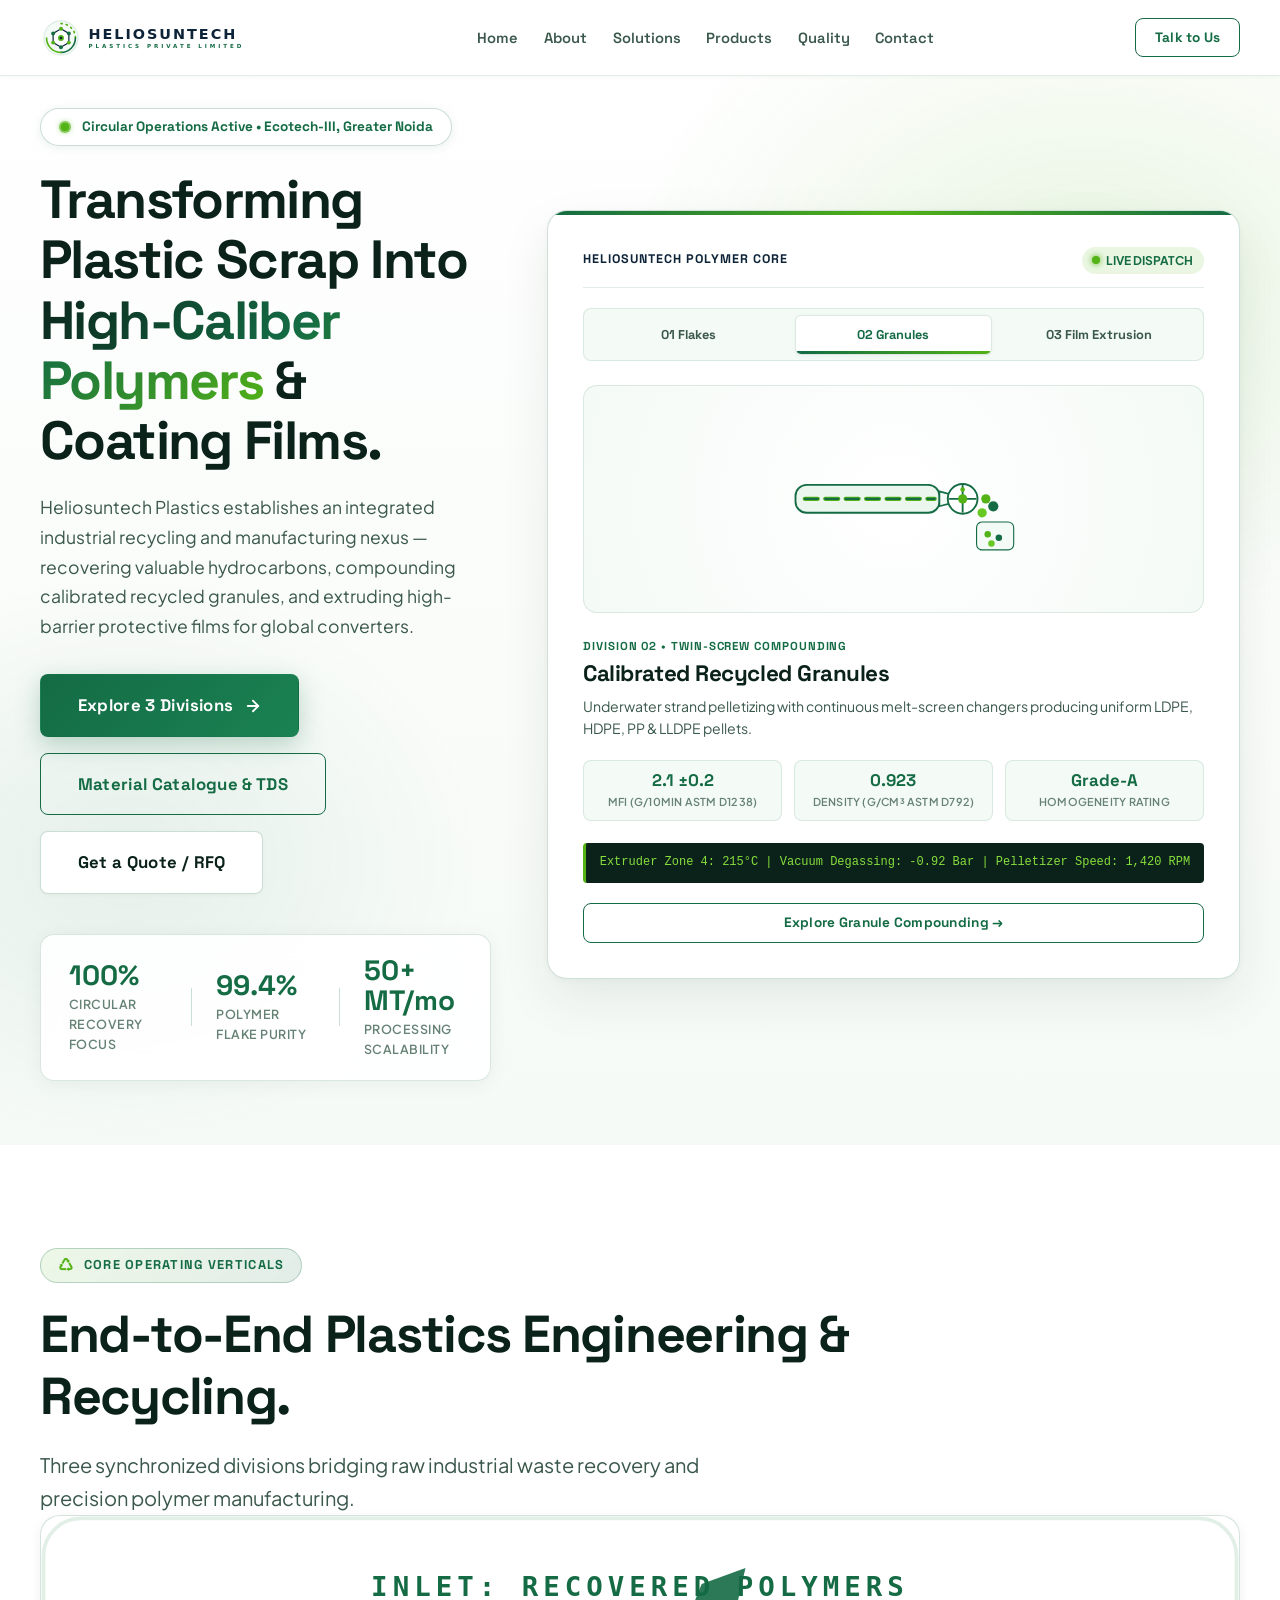
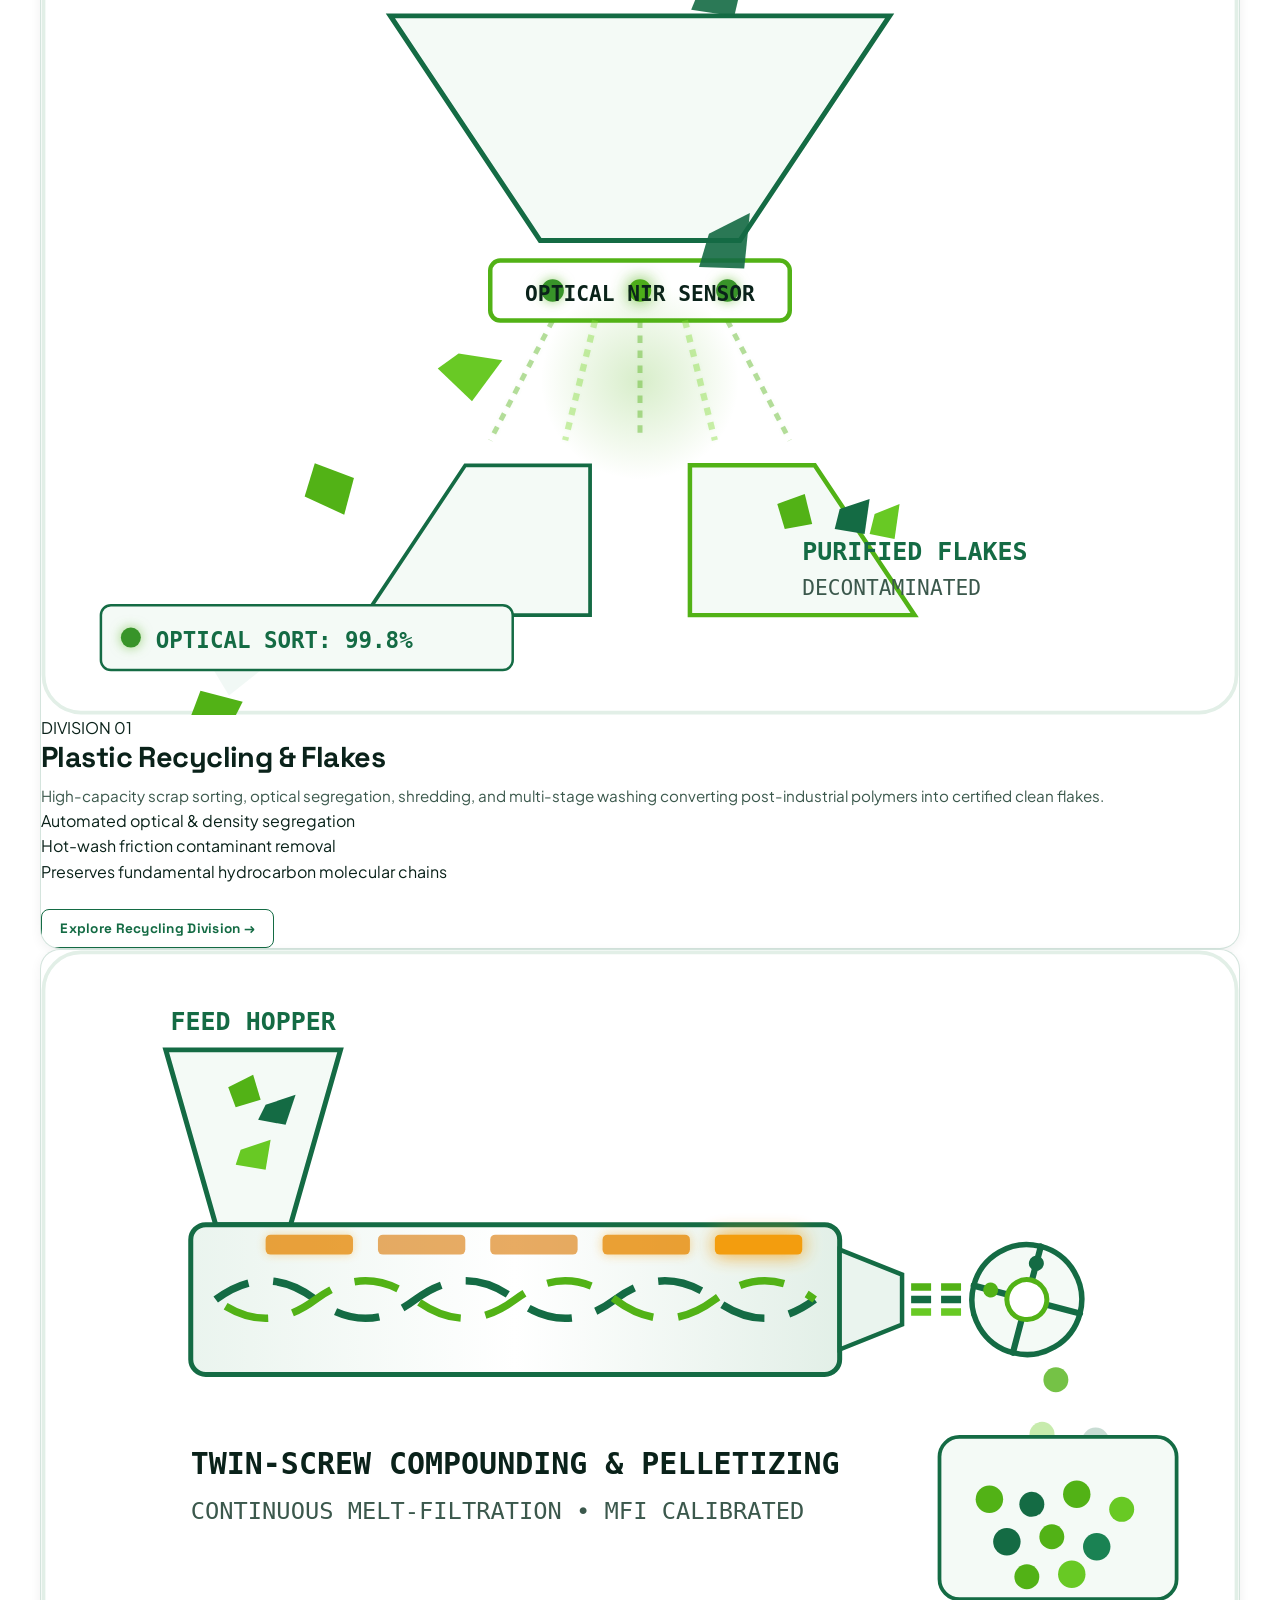
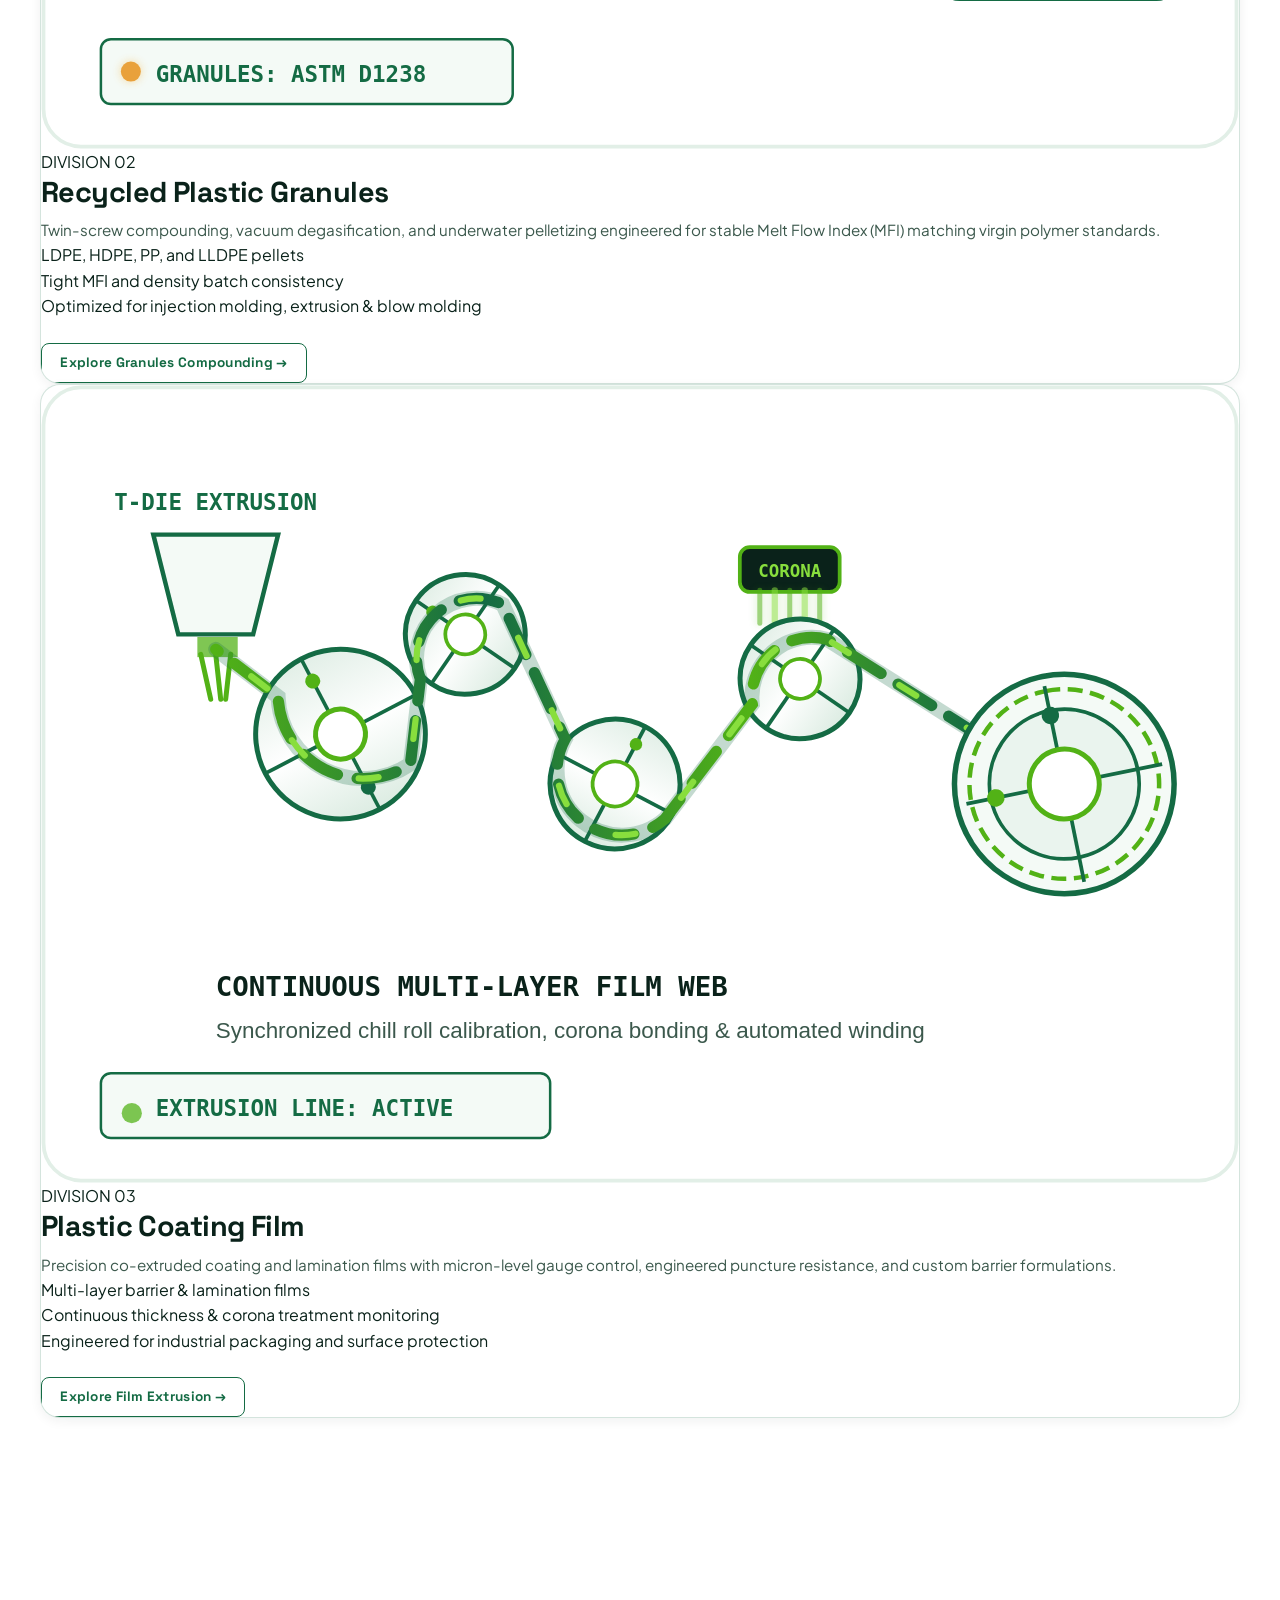
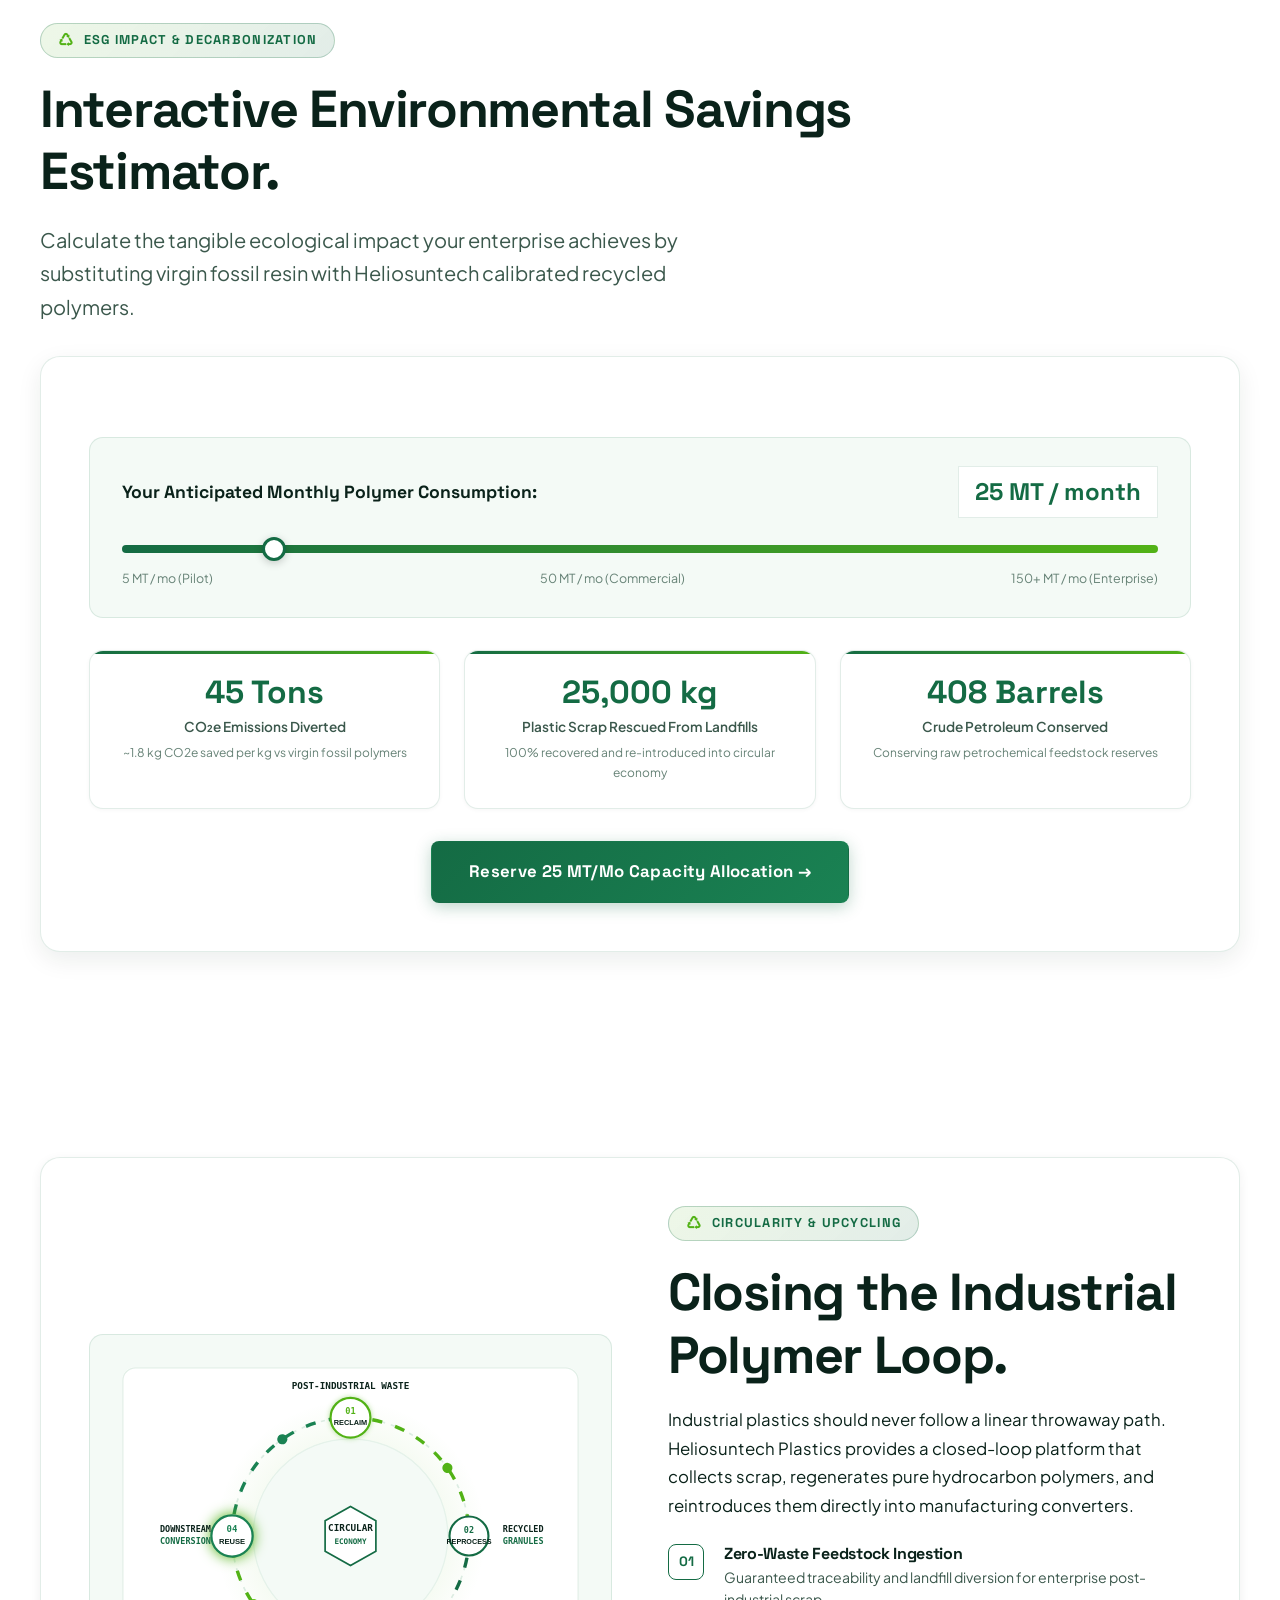
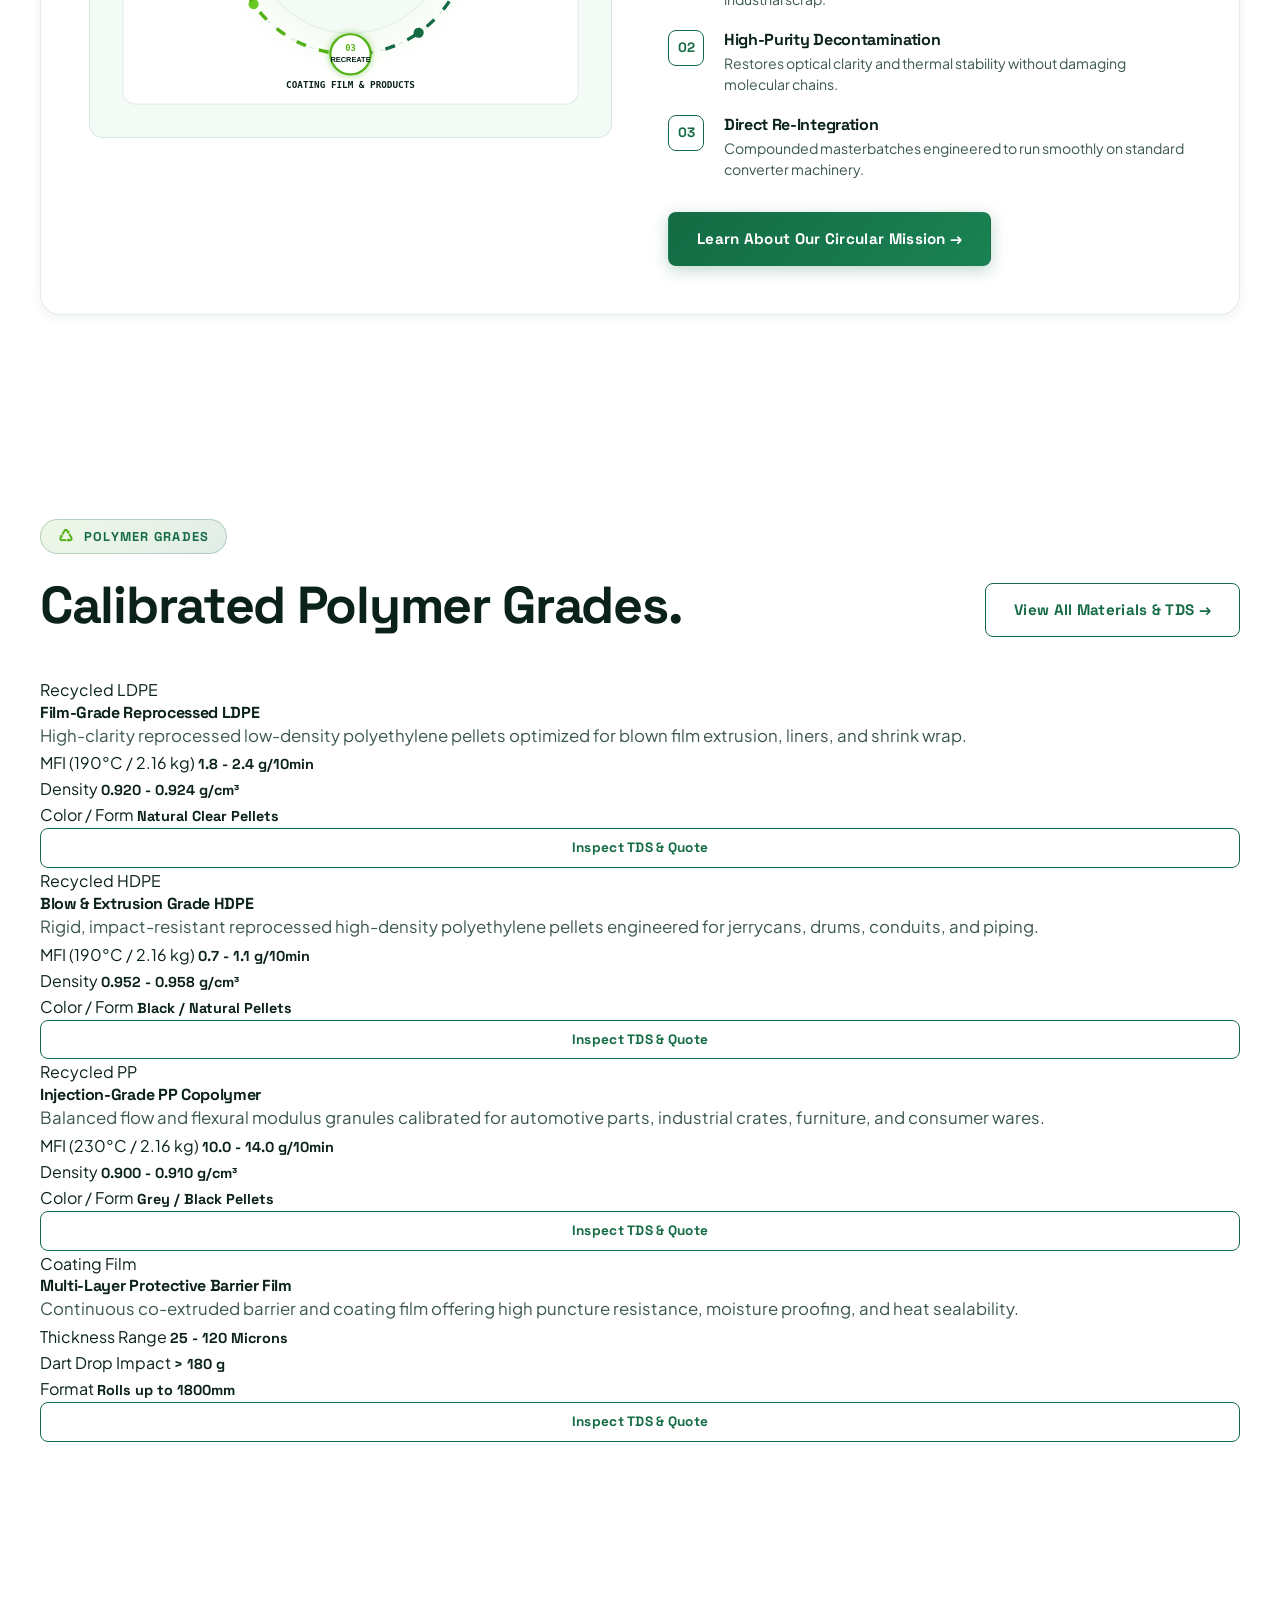
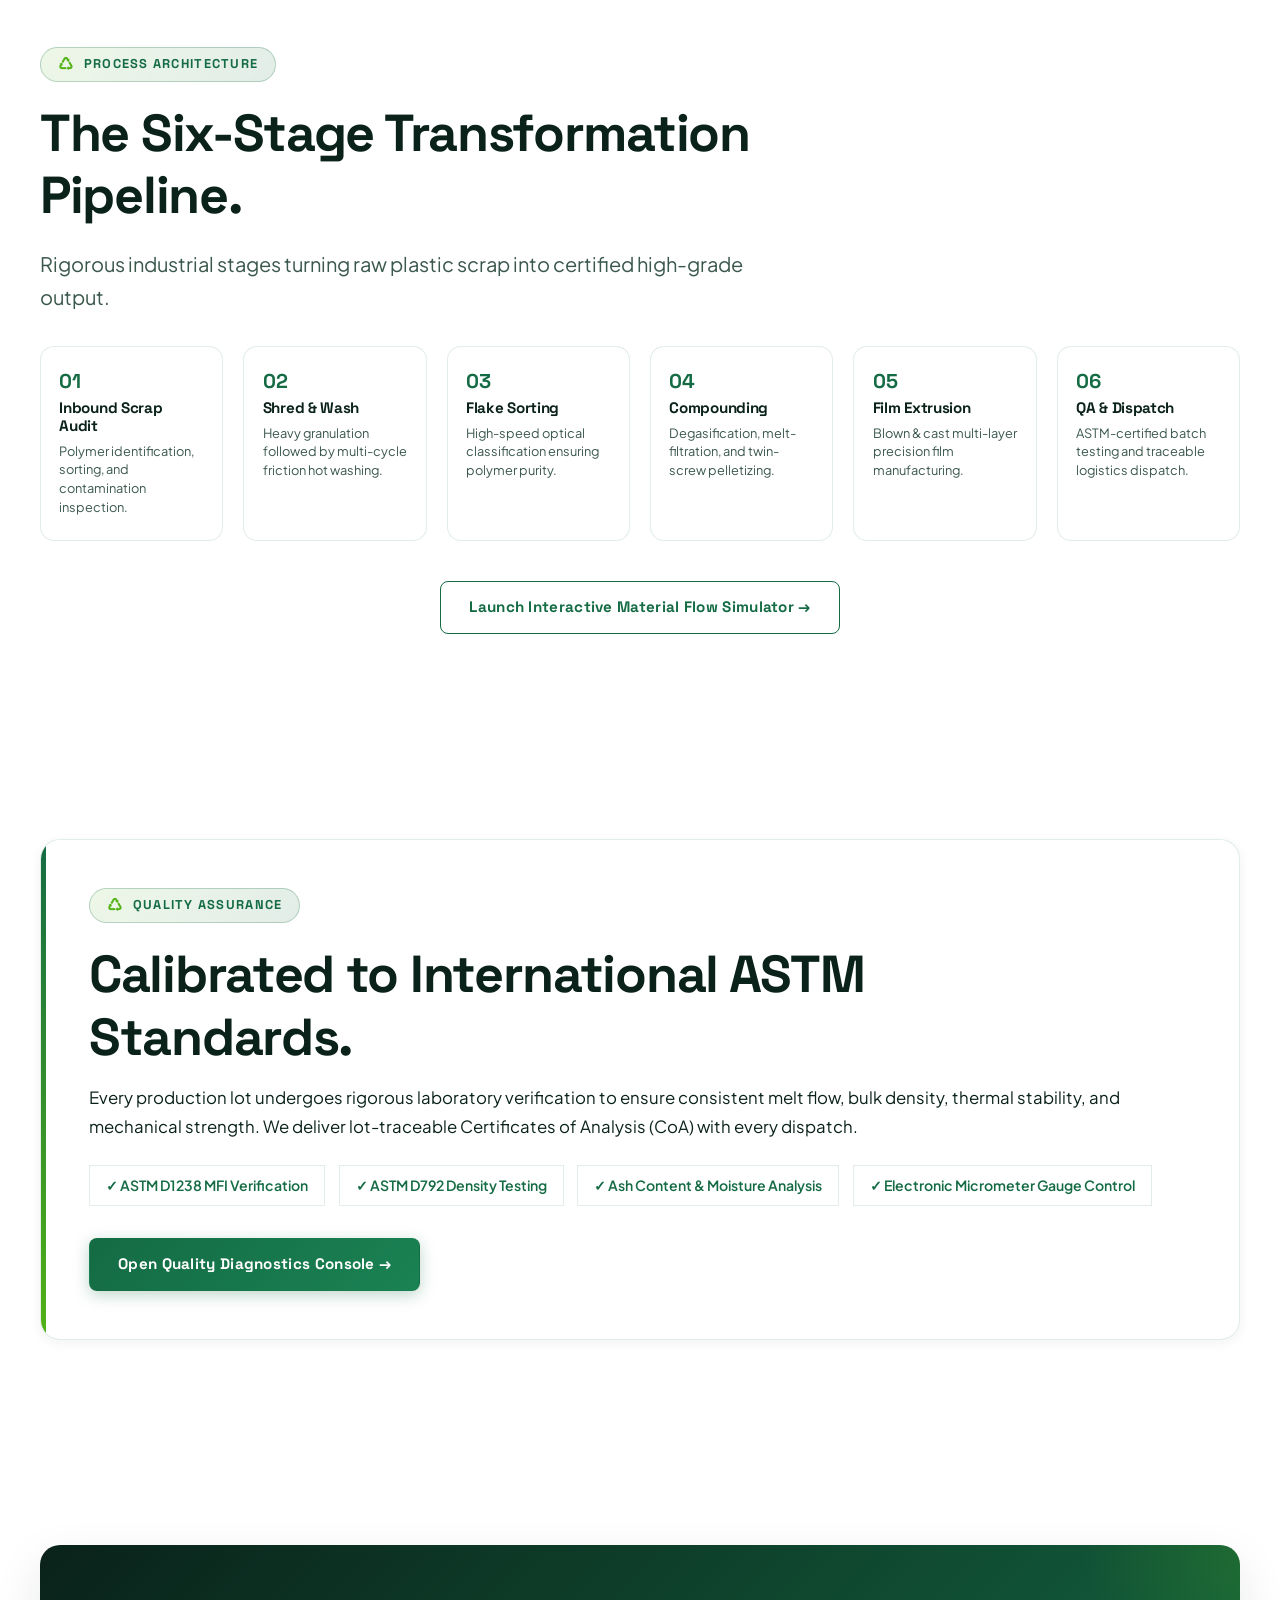
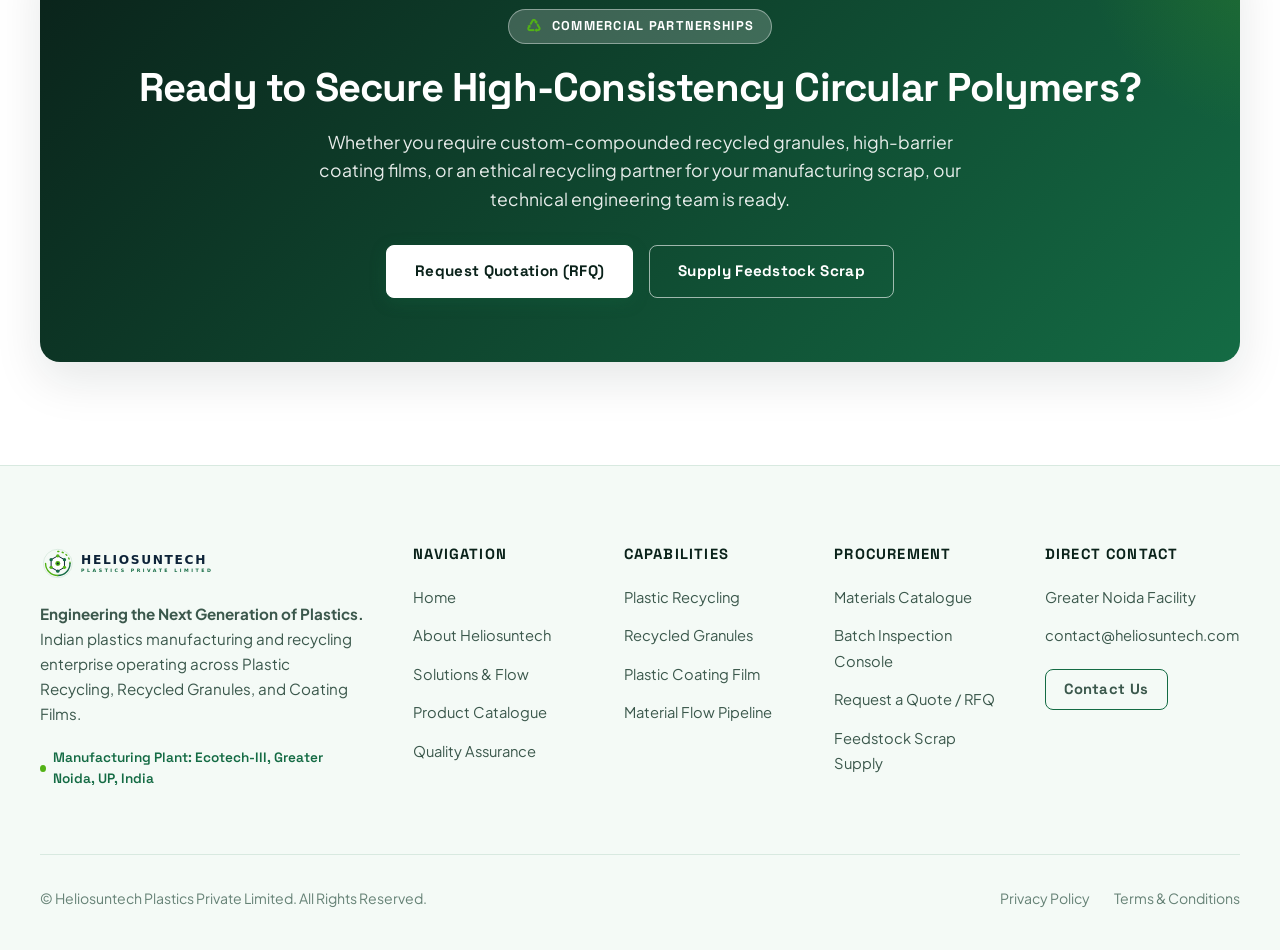
==== commit 822dfb2c: "Update project code" ====
--- a/index.html
+++ b/index.html
@@ -3,11 +3,11 @@
 <head>
   <meta charset="UTF-8">
   <meta name="viewport" content="width=device-width, initial-scale=1.0">
-  <title>Heliosuntech Plastics Private Limited | Plastic Recycling &amp; Manufacturing</title>
+  <title>Heliosuntech Plastics Private Limited | Industrial Plastic Recycling &amp; Polymer Manufacturing</title>
   
   <!-- SEO & Social Meta Tags -->
-  <meta name="description" content="Heliosuntech Plastics Private Limited specializes in plastic recycling, recycled plastic granules and plastic coating film manufacturing for industrial applications.">
-  <meta name="keywords" content="Heliosuntech Plastics, Plastic Recycling India, Recycled Plastic Granules, Plastic Coating Film, Greater Noida Ecotech III, Circular Plastics, Industrial Polymer Processing">
+  <meta name="description" content="Heliosuntech Plastics Private Limited operates an integrated circular plastics manufacturing facility in Greater Noida, producing certified recycled granules and precision plastic coating films.">
+  <meta name="keywords" content="Heliosuntech Plastics, Plastic Recycling India, Recycled Plastic Granules, Plastic Coating Film, Greater Noida Ecotech III, Circular Plastics, Industrial Polymer Compounding">
   <meta name="author" content="Heliosuntech Plastics Private Limited">
   <meta name="robots" content="index, follow">
   <link rel="canonical" href="https://advocatedevbhushan-cpu.github.io/heliosuntech/">
@@ -15,14 +15,14 @@
   <!-- Open Graph / Facebook -->
   <meta property="og:type" content="website">
   <meta property="og:url" content="https://advocatedevbhushan-cpu.github.io/heliosuntech/">
-  <meta property="og:title" content="Heliosuntech Plastics Private Limited | Plastic Recycling &amp; Manufacturing">
-  <meta property="og:description" content="Engineering the Next Generation of Plastics. Transforming plastic waste into high-performance materials and advanced coating films.">
+  <meta property="og:title" content="Heliosuntech Plastics Private Limited | Circular Polymer Manufacturing">
+  <meta property="og:description" content="Transforming industrial plastic scrap into certified recycled granules and advanced coating films.">
   <meta property="og:image" content="assets/logo.svg">
 
   <!-- Twitter -->
   <meta property="twitter:card" content="summary_large_image">
   <meta property="twitter:title" content="Heliosuntech Plastics Private Limited">
-  <meta property="twitter:description" content="Specializing in plastic recycling, recycled plastic granules, and plastic coating film manufacturing for industrial applications.">
+  <meta property="twitter:description" content="Precision plastics recycling, calibrated granules, and multi-layer coating film manufacturing.">
 
   <!-- Stylesheets -->
   <link rel="stylesheet" href="css/main.css">
@@ -38,7 +38,7 @@
     "@context": "https://schema.org",
     "@type": "ManufacturingPlant",
     "name": "Heliosuntech Plastics Private Limited",
-    "description": "Indian plastics manufacturing and recycling company operating across Plastic Recycling, Recycled Plastic Granules, and Plastic Coating Film Manufacturing.",
+    "description": "Indian circular polymer enterprise operating across Plastic Recycling, Recycled Granule Compounding, and Plastic Coating Film Extrusion.",
     "address": {
       "@type": "PostalAddress",
       "streetAddress": "Udyog Kendra, Ecotech-III",
@@ -50,7 +50,8 @@
       "Plastic Recycling",
       "Recycled Plastic Granules",
       "Plastic Coating Film Manufacturing",
-      "Circular Polymer Technology"
+      "Circular Polymer Technology",
+      "Compounding Extrusion"
     ]
   }
   </script>
@@ -62,29 +63,27 @@
        ========================================================================= -->
   <header class="site-header" id="siteHeader">
     <div class="container nav-container">
-      <a href="#hero" class="brand-logo" aria-label="Heliosuntech Home">
+      <a href="index.html" class="brand-logo" aria-label="Heliosuntech Home">
         <img src="assets/logo.svg" alt="Heliosuntech Plastics Logo" width="220" height="42">
       </a>
 
       <!-- Desktop Nav Menu -->
       <nav aria-label="Main Navigation">
         <ul class="nav-menu">
-          <li><a href="#about" class="nav-link">About</a></li>
-          <li><a href="#verticals" class="nav-link">Solutions</a></li>
-          <li><a href="#flow" class="nav-link">Material Flow</a></li>
-          <li><a href="#manufacturing" class="nav-link">Manufacturing</a></li>
-          <li><a href="#catalogue" class="nav-link">Materials</a></li>
-          <li><a href="#quality" class="nav-link">Quality</a></li>
-          <li><a href="#sustainability" class="nav-link">Circularity</a></li>
-          <li><a href="#contact" class="nav-link">Contact</a></li>
+          <li><a href="index.html" class="nav-link active">Home</a></li>
+          <li><a href="about.html" class="nav-link">About</a></li>
+          <li><a href="solutions.html" class="nav-link">Solutions</a></li>
+          <li><a href="products.html" class="nav-link">Products</a></li>
+          <li><a href="quality.html" class="nav-link">Quality</a></li>
+          <li><a href="contact.html" class="nav-link">Contact</a></li>
         </ul>
       </nav>
 
       <!-- Nav CTA & Mobile Hamburger -->
       <div class="nav-actions">
-        <button class="btn btn-outline-accent btn-sm" onclick="window.rfqInst.open('', 'General Enquiry')" aria-label="Talk to Us">
+        <a href="contact.html" class="btn btn-outline-accent btn-sm">
           Talk to Us
-        </button>
+        </a>
         <button class="mobile-toggle" id="mobileToggle" aria-label="Toggle navigation menu" aria-expanded="false">
           <span></span>
           <span></span>
@@ -95,781 +94,562 @@
   </header>
 
   <!-- Mobile Drawer -->
-  <div class="mobile-nav-drawer" id="mobileDrawer" aria-label="Mobile Navigation">
-    <a href="#about" class="nav-link">About</a>
-    <a href="#verticals" class="nav-link">Solutions</a>
-    <a href="#flow" class="nav-link">Material Flow</a>
-    <a href="#manufacturing" class="nav-link">Manufacturing</a>
-    <a href="#catalogue" class="nav-link">Materials Catalogue</a>
-    <a href="#quality" class="nav-link">Quality Control</a>
-    <a href="#sustainability" class="nav-link">Circularity</a>
-    <a href="#contact" class="nav-link">Contact</a>
-    <button class="btn btn-primary" onclick="document.getElementById('mobileDrawer').classList.remove('open'); window.rfqInst.open();">
+  <div class="mobile-nav-drawer" id="mobileDrawer">
+    <a href="index.html" class="nav-link active">Home</a>
+    <a href="about.html" class="nav-link">About</a>
+    <a href="solutions.html" class="nav-link">Solutions</a>
+    <a href="products.html" class="nav-link">Products</a>
+    <a href="quality.html" class="nav-link">Quality Control</a>
+    <a href="contact.html" class="nav-link">Contact</a>
+    <a href="contact.html" class="btn btn-primary" style="margin-top: 1rem;">
       Request a Quote / RFQ
-    </button>
+    </a>
   </div>
 
   <main>
     <!-- =========================================================================
-         2. HERO SECTION WITH SIGNATURE POLYMER PARTICLE ENGINE
+         2. HERO SECTION: 2-COLUMN SPLIT WITH INTERACTIVE TRANSFORMATION HUB
          ========================================================================= -->
     <section class="hero-section" id="hero">
-      <canvas id="heroCanvas" class="hero-canvas" aria-hidden="true"></canvas>
-
-      <div class="container hero-content">
-        <div class="hero-pill">
-          <span class="hero-pill-status"></span>
-          <span>Advanced Materials &amp; Circular Polymers</span>
-        </div>
-
-        <h1 class="hero-headline">
-          Engineering the <br>
-          <span class="text-accent-gradient">Next Generation</span> of Plastics.
-        </h1>
-
-        <p class="hero-subheadline">
-          From recovered plastic waste to high-performance materials and advanced plastic products.
-        </p>
-
-        <p class="hero-description">
-          Heliosuntech Plastics transforms plastic waste into reliable industrial materials through recycling, granule manufacturing and plastic coating film production.
-        </p>
-
-        <div class="hero-cta-group">
-          <a href="#catalogue" class="btn btn-primary btn-lg">
-            Explore Our Materials
-          </a>
-          <button class="btn btn-secondary btn-lg" onclick="window.rfqInst.open('', 'Manufacturing Consultation')">
-            Talk to Our Team
-          </button>
-        </div>
-
-        <!-- Integrated Operating Metrics -->
-        <div class="hero-stats-strip">
-          <div class="hero-stat-item">
-            <h3>RECLAIM</h3>
-            <p>Feedstock Sorting &amp; Recovery</p>
-          </div>
-          <div class="hero-stat-item">
-            <h3>REPROCESS</h3>
-            <p>Thermal Extrusion &amp; Granules</p>
-          </div>
-          <div class="hero-stat-item">
-            <h3>RECREATE</h3>
-            <p>Coating Film &amp; Industrial Products</p>
-          </div>
-        </div>
-      </div>
-    </section>
-
-    <!-- =========================================================================
-         3. CORE BRAND POSITIONING (ABOUT)
-         ========================================================================= -->
-    <section class="section" id="about" style="border-top: 1px solid var(--border-subtle);">
-      <div class="container">
-        <div class="section-tag">Brand Philosophy</div>
-        <h2 class="section-title">Built Around the Future of Materials.</h2>
-        <p class="section-subtitle">
-          Heliosuntech Plastics Private Limited is building an integrated approach to plastics — recovering valuable material from waste streams, converting it into usable granules and developing manufactured plastic products for industrial applications.
-        </p>
-
-        <div class="pillars-grid reveal-on-scroll">
-          <div class="pillar-card">
-            <div class="pillar-num">PILLAR 01</div>
-            <h3 class="pillar-title">RECLAIM</h3>
-            <p class="pillar-desc">
-              Plastic waste is systematically recovered, decontaminated, and optically segregated by polymer classification, preserving the core hydrocarbon value of industrial plastics.
+      <canvas id="heroCanvas" class="hero-canvas"></canvas>
+
+      <div class="container hero-container">
+        <div class="hero-grid">
+          <!-- Left Column: Bold Headline & Executive CTA -->
+          <div class="hero-left">
+            <div class="hero-badge-pill fade-in-up">
+              <span class="hero-live-indicator">
+                <span class="pulse-ring"></span>
+                <span class="pulse-dot"></span>
+              </span>
+              <span>Circular Operations Active &bull; Ecotech-III, Greater Noida</span>
+            </div>
+
+            <h1 class="hero-main-title animate-title">
+              Transforming Plastic Scrap Into <br>
+              <span class="gradient-text">High-Caliber Polymers</span> &amp; Coating Films.
+            </h1>
+
+            <p class="hero-lead-text fade-in-up" style="animation-delay: 0.2s;">
+              Heliosuntech Plastics establishes an integrated industrial recycling and manufacturing nexus — recovering valuable hydrocarbons, compounding calibrated recycled granules, and extruding high-barrier protective films for global converters.
             </p>
-          </div>
-
-          <div class="pillar-card">
-            <div class="pillar-num">PILLAR 02</div>
-            <h3 class="pillar-title">REPROCESS</h3>
-            <p class="pillar-desc">
-              Recovered polymers are converted into consistent, usable plastic granules through twin-screw melt-filtration, vacuum degassing, and calibrated pelletization.
-            </p>
-          </div>
-
-          <div class="pillar-card">
-            <div class="pillar-num">PILLAR 03</div>
-            <h3 class="pillar-title">RECREATE</h3>
-            <p class="pillar-desc">
-              Refined materials move directly into downstream industrial applications, including high-precision plastic coating film and engineered plastic components.
-            </p>
-          </div>
-        </div>
-      </div>
-    </section>
-
-    <!-- =========================================================================
-         4. THREE CORE BUSINESS VERTICALS
-         ========================================================================= -->
-    <section class="section" id="verticals" style="background: var(--bg-secondary);">
-      <div class="container">
-        <div class="section-tag">Operating Capabilities</div>
-        <h2 class="section-title">What We Make Possible</h2>
-        <p class="section-subtitle">
-          Three vertically integrated operational divisions engineered to convert polymer waste streams into high-value manufacturing assets.
-        </p>
-
-        <div class="grid-3 reveal-on-scroll" style="margin-top: 3.5rem;">
-          <!-- Vertical 01: Plastic Recycling -->
-          <div class="vertical-card">
-            <div class="vertical-card-header">
-              <span class="vertical-badge">VERTICAL 01</span>
-              <h3 class="vertical-title">Plastic Recycling</h3>
-              <div class="vertical-tagline">Recover. Refine. Reuse.</div>
-              <p class="vertical-desc">
-                We recover and process plastic waste streams to bring valuable polymer material back into productive use.
-              </p>
-            </div>
-            <div class="vertical-visual">
-              <img src="assets/diagrams/recycling-flakes.svg" alt="Plastic Flakes &amp; Optical Sorting" loading="lazy">
-            </div>
-            <div class="vertical-specs">
-              <div class="specs-grid">
-                <div class="spec-item">
-                  <div class="spec-label">Feedstock</div>
-                  <div class="spec-val">Post-Industrial</div>
+
+            <div class="hero-action-buttons fade-in-up" style="animation-delay: 0.3s;">
+              <a href="solutions.html" class="btn btn-primary btn-lg hero-btn-main">
+                <span>Explore 3 Divisions</span>
+                <svg width="18" height="18" viewBox="0 0 24 24" fill="none" stroke="currentColor" stroke-width="2.5" stroke-linecap="round" stroke-linejoin="round">
+                  <line x1="5" y1="12" x2="19" y2="12"></line>
+                  <polyline points="12 5 19 12 12 19"></polyline>
+                </svg>
+              </a>
+              <a href="products.html" class="btn btn-outline-accent btn-lg">
+                <span>Material Catalogue &amp; TDS</span>
+              </a>
+              <a href="contact.html" class="btn btn-secondary btn-lg">
+                <span>Get a Quote / RFQ</span>
+              </a>
+            </div>
+
+            <div class="hero-metric-bar fade-in-up" style="animation-delay: 0.4s;">
+              <div class="hero-metric-item">
+                <div class="hero-metric-num" data-counter="100" data-suffix="%">100%</div>
+                <div class="hero-metric-desc">Circular Recovery Focus</div>
+              </div>
+              <div class="hero-metric-divider"></div>
+              <div class="hero-metric-item">
+                <div class="hero-metric-num" data-counter="99.4" data-decimals="1" data-suffix="%">99.4%</div>
+                <div class="hero-metric-desc">Polymer Flake Purity</div>
+              </div>
+              <div class="hero-metric-divider"></div>
+              <div class="hero-metric-item">
+                <div class="hero-metric-num" data-counter="50" data-suffix="+ MT/mo">50+ MT/mo</div>
+                <div class="hero-metric-desc">Processing Scalability</div>
+              </div>
+            </div>
+          </div>
+
+          <!-- Right Column: Interactive Polymer Core Hub Console -->
+          <div class="hero-right">
+            <div class="hero-interactive-hub interactive-tilt fade-in-up" style="animation-delay: 0.25s;">
+              <div class="hub-header">
+                <div class="hub-title-tag">Heliosuntech Polymer Core</div>
+                <div class="hub-status-live">
+                  <span class="pulse-dot"></span> LIVE DISPATCH
                 </div>
-                <div class="spec-item">
-                  <div class="spec-label">Decontamination</div>
-                  <div class="spec-val">Multi-Stage Wash</div>
+              </div>
+
+              <!-- Division Selector Tabs -->
+              <div class="hub-tabs-row">
+                <button type="button" class="hub-tab-btn active" data-division="flakes">
+                  <span>01 Flakes</span>
+                  <span class="hub-tab-progress"></span>
+                </button>
+                <button type="button" class="hub-tab-btn" data-division="granules">
+                  <span>02 Granules</span>
+                  <span class="hub-tab-progress"></span>
+                </button>
+                <button type="button" class="hub-tab-btn" data-division="film">
+                  <span>03 Film Extrusion</span>
+                  <span class="hub-tab-progress"></span>
+                </button>
+              </div>
+
+              <!-- Dynamic Animated Viewport -->
+              <div class="hub-visual-viewport" id="hubVisualGraphic">
+                <!-- SVG dynamically populated by js/heroHub.js -->
+              </div>
+
+              <!-- Division Details Content -->
+              <div class="hub-details-body" id="hubDetailsBody">
+                <div class="hub-division-badge" id="hubDivisionBadge">DIVISION 01 • RAW SCRAP TO FLAKES</div>
+                <h3 class="hub-division-title" id="hubDivisionTitle">High-Purity Recycled Flakes</h3>
+                <p class="hub-division-desc" id="hubDivisionDesc">
+                  High-speed automated optical sorting, granulating, and hot-friction decontamination preserving baseline hydrocarbon integrity.
+                </p>
+
+                <!-- Live Spec Badges -->
+                <div class="hub-specs-grid">
+                  <div class="hub-spec-box">
+                    <div class="hub-spec-val" id="hubSpecAVal">99.8%</div>
+                    <div class="hub-spec-lbl" id="hubSpecALbl">Polymer Purity</div>
+                  </div>
+                  <div class="hub-spec-box">
+                    <div class="hub-spec-val" id="hubSpecBVal">&lt; 0.05%</div>
+                    <div class="hub-spec-lbl" id="hubSpecBLbl">Moisture Residual</div>
+                  </div>
+                  <div class="hub-spec-box">
+                    <div class="hub-spec-val" id="hubSpecCVal">100%</div>
+                    <div class="hub-spec-lbl" id="hubSpecCLbl">Traceable Origin</div>
+                  </div>
                 </div>
-                <div class="spec-item">
-                  <div class="spec-label">Output Form</div>
-                  <div class="spec-val">Clean Pure Flakes</div>
+
+                <!-- Monospace Live Telemetry Strip -->
+                <div class="hub-telemetry-strip" id="hubTelemetryText">
+                  Optical Laser Segregation: ACTIVE | Friction Washer: 85°C | Cross-Contamination: 0.00%
                 </div>
-                <div class="spec-item">
-                  <div class="spec-label">Inspection</div>
-                  <div class="spec-val">NIR Polymer Purity</div>
-                </div>
-              </div>
-            </div>
-            <div class="vertical-footer">
-              <span style="font-size: 0.85rem; color: var(--text-muted);">Capacity on request</span>
-              <a href="#flow" class="btn btn-outline-accent btn-sm">Explore Recycling &rarr;</a>
-            </div>
-          </div>
-
-          <!-- Vertical 02: Plastic Granules -->
-          <div class="vertical-card">
-            <div class="vertical-card-header">
-              <span class="vertical-badge">VERTICAL 02</span>
-              <h3 class="vertical-title">Plastic Granules</h3>
-              <div class="vertical-tagline">Recycled Materials, Engineered for Industry.</div>
-              <p class="vertical-desc">
-                We process recovered plastic into usable granules designed to support downstream manufacturing applications.
-              </p>
-            </div>
-            <div class="vertical-visual">
-              <img src="assets/diagrams/granules-pellets.svg" alt="Polymer Granules Extrusion" loading="lazy">
-            </div>
-            <div class="vertical-specs">
-              <div class="specs-grid">
-                <div class="spec-item">
-                  <div class="spec-label">Polymer Types</div>
-                  <div class="spec-val">PP, HDPE, LDPE</div>
-                </div>
-                <div class="spec-item">
-                  <div class="spec-label">Grade Options</div>
-                  <div class="spec-val">Injection / Film</div>
-                </div>
-                <div class="spec-item">
-                  <div class="spec-label">Melt Flow Index</div>
-                  <div class="spec-val placeholder-pill">On Request</div>
-                </div>
-                <div class="spec-item">
-                  <div class="spec-label">Packaging</div>
-                  <div class="spec-val">25kg / Bulk Jumbo</div>
-                </div>
-              </div>
-            </div>
-            <div class="vertical-footer">
-              <span style="font-size: 0.85rem; color: var(--text-muted);">Standard &amp; Custom</span>
-              <a href="#catalogue" class="btn btn-outline-accent btn-sm">Explore Granules &rarr;</a>
-            </div>
-          </div>
-
-          <!-- Vertical 03: Plastic Coating Film -->
-          <div class="vertical-card">
-            <div class="vertical-card-header">
-              <span class="vertical-badge">VERTICAL 03</span>
-              <h3 class="vertical-title">Plastic Coating Film</h3>
-              <div class="vertical-tagline">Plastic Film for Modern Applications.</div>
-              <p class="vertical-desc">
-                We manufacture plastic coating film for industrial applications, combining material processing with controlled manufacturing.
-              </p>
-            </div>
-            <div class="vertical-visual">
-              <img src="assets/diagrams/film-extrusion.svg" alt="Plastic Coating Film Rollers" loading="lazy">
-            </div>
-            <div class="vertical-specs">
-              <div class="specs-grid">
-                <div class="spec-item">
-                  <div class="spec-label">Film Base</div>
-                  <div class="spec-val">Polyolefin Matrix</div>
-                </div>
-                <div class="spec-item">
-                  <div class="spec-label">Surface Finish</div>
-                  <div class="spec-val">Corona Treated</div>
-                </div>
-                <div class="spec-item">
-                  <div class="spec-label">Thickness / Gauge</div>
-                  <div class="spec-val placeholder-pill">On Request</div>
-                </div>
-                <div class="spec-item">
-                  <div class="spec-label">Application</div>
-                  <div class="spec-val">Barrier &amp; Coating</div>
-                </div>
-              </div>
-            </div>
-            <div class="vertical-footer">
-              <span style="font-size: 0.85rem; color: var(--text-muted);">Industrial Roll Reels</span>
-              <a href="#catalogue" class="btn btn-outline-accent btn-sm">Explore Film &rarr;</a>
-            </div>
-          </div>
-        </div>
-      </div>
-    </section>
-
-    <!-- =========================================================================
-         5. SIGNATURE INTERACTIVE MATERIAL FLOW (WASTE TO MATERIAL)
-         ========================================================================= -->
-    <section class="section material-flow-section" id="flow">
-      <div class="container">
-        <div class="section-tag">Interactive Transformation</div>
-        <h2 class="section-title">From Waste to Material</h2>
-        <p class="section-subtitle">
-          Follow the continuous polymer conversion lifecycle across our six core stages — from rough raw scrap to calibrated granules and engineered film webs.
-        </p>
-
-        <!-- Horizontal Step Selector -->
-        <div class="flow-nav-container" id="flowNavContainer" role="tablist" aria-label="Material Flow Steps">
-          <!-- Dynamically populated by materialFlow.js -->
-        </div>
-
-        <!-- Interactive Stage Card Display -->
-        <div class="flow-display-card reveal-on-scroll" id="flowDisplayCard">
-          <!-- Dynamically populated by materialFlow.js -->
-        </div>
-      </div>
-    </section>
-
-    <!-- =========================================================================
-         6. MANUFACTURING ECOSYSTEM
-         ========================================================================= -->
-    <section class="section" id="manufacturing">
-      <div class="container">
-        <div class="section-tag">Infrastructure &amp; Operations</div>
-        <h2 class="section-title">Manufacturing With Purpose.</h2>
-        <p class="section-subtitle">
-          An integrated manufacturing platform engineered for polymer thermal stability, process repeatability, and low material variance.
-        </p>
-
-        <div class="mfg-grid reveal-on-scroll">
-          <div class="mfg-item">
-            <div class="mfg-item-icon">01</div>
-            <h4>Material Recovery</h4>
-            <p>Direct intake, shredding, and friction washing of post-industrial polymer waste streams, preparing high-purity flakes for thermal conversion.</p>
-          </div>
-
-          <div class="mfg-item">
-            <div class="mfg-item-icon">02</div>
-            <h4>Thermal Processing</h4>
-            <p>Twin-screw extrusion with progressive temperature barrel zones and dual vacuum venting to purge volatile moisture and entrapped gases.</p>
-          </div>
-
-          <div class="mfg-item">
-            <div class="mfg-item-icon">03</div>
-            <h4>Granulation &amp; Pelletizing</h4>
-            <p>Die-face underwater and strand pelletizing systems that produce uniform polymer granules engineered for downstream injection and blow-moulding.</p>
-          </div>
-
-          <div class="mfg-item">
-            <div class="mfg-item-icon">04</div>
-            <h4>Film Manufacturing</h4>
-            <p>Advanced blown and cast chill-roll extrusion producing precision plastic coating films with calibrated gauge control and surface energy treatment.</p>
-          </div>
-
-          <div class="mfg-item">
-            <div class="mfg-item-icon">05</div>
-            <h4>Quality Control</h4>
-            <p>Batch-level melt-flow indexing, density monitoring, and surface tension verification ensuring strict adherence to industrial processing standards.</p>
-          </div>
-
-          <div class="mfg-item">
-            <div class="mfg-item-icon">06</div>
-            <h4>Packaging &amp; Dispatch</h4>
-            <p>Moisture-barrier multi-wall bagging, palletized stretch-wrapping, and bulk jumbo storage tailored for seamless logistics to industrial partners.</p>
-          </div>
-        </div>
-      </div>
-    </section>
-
-    <!-- =========================================================================
-         7. PRODUCT & MATERIAL CATALOGUE
-         ========================================================================= -->
-    <section class="section" id="catalogue" style="background: var(--bg-secondary);">
-      <div class="container">
-        <div class="section-tag">Engineered Portfolio</div>
-        <h2 class="section-title">Product &amp; Material Catalogue</h2>
-        <p class="section-subtitle">
-          Search and explore our portfolio of recycled plastic granules and industrial coating films. All detailed technical specifications are available on request for procurement teams.
-        </p>
-
-        <!-- Catalogue Filter Bar -->
-        <div class="catalogue-toolbar reveal-on-scroll">
-          <div class="catalogue-tabs" role="tablist">
-            <button class="tab-btn active" data-filter="all" role="tab" aria-selected="true">All Materials</button>
-            <button class="tab-btn" data-filter="granules" role="tab" aria-selected="false">Recycled Granules</button>
-            <button class="tab-btn" data-filter="films" role="tab" aria-selected="false">Plastic Coating Films</button>
-          </div>
-
-          <div class="catalogue-search">
-            <svg width="18" height="18" viewBox="0 0 24 24" fill="none" stroke="currentColor" stroke-width="2" stroke-linecap="round" stroke-linejoin="round">
-              <circle cx="11" cy="11" r="8"></circle>
-              <line x1="21" y1="21" x2="16.65" y2="16.65"></line>
-            </svg>
-            <input type="text" id="catalogueSearchInput" placeholder="Search by polymer (PP, HDPE, Film)..." aria-label="Search materials catalogue">
-          </div>
-        </div>
-
-        <!-- Dynamic Catalogue Grid -->
-        <div class="catalogue-grid" id="catalogueGrid">
-          <!-- Rendered by catalogue.js -->
-        </div>
-      </div>
-    </section>
-
-    <!-- =========================================================================
-         8. APPLICATIONS (CURRENT VS POTENTIAL)
-         ========================================================================= -->
-    <section class="section" id="applications">
-      <div class="container">
-        <div class="section-tag">Industrial End-Uses</div>
-        <h2 class="section-title">Materials Designed for Real-World Manufacturing.</h2>
-        <p class="section-subtitle">
-          Transparent alignment between proven in-market production capabilities and strategic development pathways.
-        </p>
-
-        <div class="app-section-grid reveal-on-scroll">
-          <!-- Current Applications -->
-          <div class="app-box">
-            <div class="app-box-header">
-              <h3 style="font-size: 1.5rem;">Current Applications</h3>
-              <span class="app-status-tag active">Active Supply</span>
-            </div>
-            <ul class="app-list">
-              <li class="app-list-item">
-                <div class="app-item-bullet">&#10003;</div>
-                <div>
-                  <strong style="color: var(--text-primary);">Industrial Coating &amp; Surface Protection</strong>
-                  <p style="font-size: 0.9rem; margin-top: 0.2rem;">Protective barrier films for industrial substrate preservation and lamination.</p>
-                </div>
-              </li>
-              <li class="app-list-item">
-                <div class="app-item-bullet">&#10003;</div>
-                <div>
-                  <strong style="color: var(--text-primary);">Heavy-Duty Industrial Crates &amp; Pallets</strong>
-                  <p style="font-size: 0.9rem; margin-top: 0.2rem;">Recycled PP and HDPE granules formulated for high-impact resistance in transport containers.</p>
-                </div>
-              </li>
-              <li class="app-list-item">
-                <div class="app-item-bullet">&#10003;</div>
-                <div>
-                  <strong style="color: var(--text-primary);">Corrugated Pipes &amp; Non-Pressure Ducts</strong>
-                  <p style="font-size: 0.9rem; margin-top: 0.2rem;">Extrusion-grade recycled PE providing mechanical durability for utility conduits.</p>
-                </div>
-              </li>
-              <li class="app-list-item">
-                <div class="app-item-bullet">&#10003;</div>
-                <div>
-                  <strong style="color: var(--text-primary);">General Industrial Packaging Components</strong>
-                  <p style="font-size: 0.9rem; margin-top: 0.2rem;">Secondary wrapping, corner protectors, and industrial liner films.</p>
-                </div>
-              </li>
-            </ul>
-          </div>
-
-          <!-- Potential Applications -->
-          <div class="app-box">
-            <div class="app-box-header">
-              <h3 style="font-size: 1.5rem;">Potential Applications</h3>
-              <span class="app-status-tag roadmap">R&amp;D Pipeline</span>
-            </div>
-            <ul class="app-list">
-              <li class="app-list-item">
-                <div class="app-item-bullet">&bull;</div>
-                <div>
-                  <strong style="color: var(--text-primary);">Automotive Underbody &amp; Non-Structural Trims</strong>
-                  <p style="font-size: 0.9rem; margin-top: 0.2rem;">Custom-compounded mineral-filled recycled PP for automotive interior shields.</p>
-                </div>
-              </li>
-              <li class="app-list-item">
-                <div class="app-item-bullet">&bull;</div>
-                <div>
-                  <strong style="color: var(--text-primary);">High-Tensile Agritech Films</strong>
-                  <p style="font-size: 0.9rem; margin-top: 0.2rem;">UV-stabilized recycled polymer films for agricultural mulch and protection.</p>
-                </div>
-              </li>
-              <li class="app-list-item">
-                <div class="app-item-bullet">&bull;</div>
-                <div>
-                  <strong style="color: var(--text-primary);">Civil Infrastructure &amp; Geotextiles</strong>
-                  <p style="font-size: 0.9rem; margin-top: 0.2rem;">Recycled polymer reinforcement compounds for infrastructure drainage layers.</p>
-                </div>
-              </li>
-              <li class="app-list-item">
-                <div class="app-item-bullet">&bull;</div>
-                <div>
-                  <strong style="color: var(--text-primary);">Consumer Durable Enclosures</strong>
-                  <p style="font-size: 0.9rem; margin-top: 0.2rem;">Color-calibrated masterbatch blends for electronics and appliances housing.</p>
-                </div>
-              </li>
-            </ul>
-          </div>
-        </div>
-      </div>
-    </section>
-
-    <!-- =========================================================================
-         9. SUSTAINABILITY & CIRCULARITY
-         ========================================================================= -->
-    <section class="section" id="sustainability" style="background: var(--bg-secondary);">
-      <div class="container">
-        <div class="section-tag">Operational Model</div>
-        <h2 class="section-title">Circularity, Built Into the Process.</h2>
-        <p class="section-subtitle">
-          Sustainability at Heliosuntech is not a marketing narrative — it is an engineering discipline. We reintroduce discarded polymers directly into industrial utility cycles.
-        </p>
-
-        <div class="grid-2 reveal-on-scroll" style="align-items: center; margin-top: 3.5rem;">
-          <div>
-            <img src="assets/diagrams/circular-loop.svg" alt="Circularity Closed Loop" style="width: 100%; height: auto;" loading="lazy">
-          </div>
-
-          <div>
-            <h3 style="font-size: 1.8rem; margin-bottom: 1.25rem;">
-              The Closed-Loop Philosophy
-            </h3>
-            <p style="margin-bottom: 1.5rem;">
-              Plastic waste is an unharvested resource. Through rigorous decontamination, molecular homogenization, and precision film extrusion, we ensure polymers circulate repeatedly before reaching thermal recovery.
-            </p>
-
-            <!-- Editable Verified Placeholders -->
-            <div style="display: grid; grid-template-columns: repeat(3, 1fr); gap: 1rem; margin-bottom: 2rem;">
-              <div style="background: var(--bg-card); border: 1px solid var(--border-subtle); padding: 1.25rem; border-radius: var(--radius-sm); text-align: center;">
-                <h4 id="metricRecovered" style="color: var(--accent-green); font-size: 1.6rem; font-family: monospace;">[XX] MT</h4>
-                <span style="font-size: 0.75rem; color: var(--text-muted); text-transform: uppercase;">Material Recovered</span>
-              </div>
-
-              <div style="background: var(--bg-card); border: 1px solid var(--border-subtle); padding: 1.25rem; border-radius: var(--radius-sm); text-align: center;">
-                <h4 id="metricOutput" style="color: var(--accent-cyan); font-size: 1.6rem; font-family: monospace;">[XX] MT</h4>
-                <span style="font-size: 0.75rem; color: var(--text-muted); text-transform: uppercase;">Recycled Output</span>
-              </div>
-
-              <div style="background: var(--bg-card); border: 1px solid var(--border-subtle); padding: 1.25rem; border-radius: var(--radius-sm); text-align: center;">
-                <h4 id="metricGrades" style="color: #F8FAFC; font-size: 1.6rem; font-family: monospace;">[XX]</h4>
-                <span style="font-size: 0.75rem; color: var(--text-muted); text-transform: uppercase;">Polymer Grades</span>
-              </div>
-            </div>
-
-            <p style="font-size: 0.85rem; color: var(--text-muted); font-style: italic;">
-              * Figures represent dynamic operating placeholders pending verified year-end production audits. Heliosuntech does not publish estimated or unverified environmental claims.
-            </p>
-          </div>
-        </div>
-      </div>
-    </section>
-
-    <!-- =========================================================================
-         10. TECHNICAL QUALITY CONTROL DASHBOARD ("Consistency Matters")
-         ========================================================================= -->
-    <section class="section" id="quality">
-      <div class="container">
-        <div class="section-tag">Process Assurance</div>
-        <h2 class="section-title">Consistency Matters.</h2>
-        <p class="section-subtitle">
-          Every production run is monitored through standardized parameter testing, retention sampling, and batch-level traceability records.
-        </p>
-
-        <!-- Technical Dashboard Console -->
-        <div class="quality-console reveal-on-scroll">
-          <div class="console-header">
-            <div class="console-title">
-              <span class="console-status-dot"></span>
-              <span>INLINE BATCH INSPECTION CONSOLE</span>
-            </div>
-            <div style="max-width: 260px; width: 100%;">
-              <input type="text" id="searchBatchInput" placeholder="Lookup Batch ID (e.g. HST-26)..." 
-                     style="width: 100%; background: #0B0D11; border: 1px solid var(--border-subtle); border-radius: 4px; padding: 0.4rem 0.75rem; color: #fff; font-size: 0.8rem;">
-            </div>
-          </div>
-
-          <div class="console-table-wrap">
-            <table class="quality-table">
-              <thead>
-                <tr>
-                  <th>Batch ID</th>
-                  <th>Polymer &amp; Grade</th>
-                  <th>Production Date</th>
-                  <th>Inspection Check</th>
-                  <th>Status</th>
-                  <th>Action</th>
-                </tr>
-              </thead>
-              <tbody id="qualityTableBody">
-                <!-- Populated by qualityDashboard.js -->
-              </tbody>
-            </table>
-          </div>
-        </div>
-
-        <div style="margin-top: 1.5rem; display: flex; justify-content: space-between; align-items: center; flex-wrap: wrap; gap: 1rem; font-size: 0.85rem; color: var(--text-muted);">
-          <span>Traceability Standard: Retention samples archived for 180 days per lot.</span>
-          <span>Certificate of Analysis (COA) supplied with dispatch.</span>
-        </div>
-      </div>
-    </section>
-
-    <!-- =========================================================================
-         11. COMPANY STORY / TIMELINE
-         ========================================================================= -->
-    <section class="section" id="story" style="background: var(--bg-secondary);">
-      <div class="container">
-        <div class="section-tag">Corporate Progression</div>
-        <h2 class="section-title">Our Journey</h2>
-        <p class="section-subtitle">
-          Strategic development milestones in establishing an advanced circular plastics manufacturing ecosystem.
-        </p>
-
-        <div style="display: grid; grid-template-columns: repeat(auto-fit, minmax(200px, 1fr)); gap: 1.5rem; margin-top: 3.5rem;" class="reveal-on-scroll">
-          <div class="pillar-card">
-            <span style="font-family: var(--font-display); color: var(--accent-green); font-weight: 700; font-size: 1.25rem;">2026</span>
-            <h4 style="margin: 0.5rem 0;">Foundation</h4>
-            <p style="font-size: 0.85rem;">Establishment of Heliosuntech Plastics Private Limited at Ecotech-III, Greater Noida.</p>
-          </div>
-
-          <div class="pillar-card">
-            <span style="font-family: var(--font-display); color: var(--accent-cyan); font-weight: 700; font-size: 1.25rem;">PHASE I</span>
-            <h4 style="margin: 0.5rem 0;">Operations Setup</h4>
-            <p style="font-size: 0.85rem;">Commissioning of industrial recycling recovery lines and segregation infrastructure.</p>
-          </div>
-
-          <div class="pillar-card">
-            <span style="font-family: var(--font-display); color: var(--accent-cyan); font-weight: 700; font-size: 1.25rem;">PHASE II</span>
-            <h4 style="margin: 0.5rem 0;">Granulation Lines</h4>
-            <p style="font-size: 0.85rem;">Scaling twin-screw extrusion, vacuum venting, and commercial pelletizing capacity.</p>
-          </div>
-
-          <div class="pillar-card">
-            <span style="font-family: var(--font-display); color: var(--accent-green); font-weight: 700; font-size: 1.25rem;">PHASE III</span>
-            <h4 style="margin: 0.5rem 0;">Film Extrusion</h4>
-            <p style="font-size: 0.85rem;">Deployment of plastic coating film extrusion lines for high-value protective applications.</p>
-          </div>
-
-          <div class="pillar-card">
-            <span style="font-family: var(--font-display); color: #F8FAFC; font-weight: 700; font-size: 1.25rem;">EXPANSION</span>
-            <h4 style="margin: 0.5rem 0;">Circular Ecosystem</h4>
-            <p style="font-size: 0.85rem;">Integration of expanded polymer recovery networks and continuous materials supply.</p>
-          </div>
-        </div>
-      </div>
-    </section>
-
-    <!-- =========================================================================
-         12. FUTURE VISION CALLOUT
-         ========================================================================= -->
-    <section class="section" style="text-align: center; background: radial-gradient(circle at 50% 50%, rgba(0, 229, 153, 0.08) 0%, transparent 70%);">
-      <div class="container" style="max-width: 920px;">
-        <div class="section-tag" style="margin-left: auto; margin-right: auto;">Looking Forward</div>
-        <h2 class="section-title" style="margin-left: auto; margin-right: auto; font-size: clamp(2.2rem, 4.5vw, 3.8rem);">
-          The Future Is Circular.
-        </h2>
-        <p style="font-size: 1.35rem; color: var(--text-primary); margin-bottom: 1.5rem; font-weight: 500;">
-          "Plastic should not be viewed only as waste. With the right processes, it can become a valuable material resource again."
-        </p>
-        <p style="font-size: 1.1rem; color: var(--text-secondary); margin-bottom: 2.5rem; line-height: 1.8;">
-          Heliosuntech is building an integrated materials ecosystem where recovered plastics can move back into productive manufacturing cycles.
-        </p>
-        <button class="btn btn-primary btn-lg" onclick="window.rfqInst.open('', 'Manufacturing Partnership')">
-          Build With Heliosuntech
-        </button>
-      </div>
-    </section>
-
-    <!-- =========================================================================
-         13. B2B LEAD GENERATION / RFQ SECTION
-         ========================================================================= -->
-    <section class="section" id="rfq">
-      <div class="container">
-        <div class="rfq-card">
-          <div class="section-tag">B2B Material Inquiry</div>
-          <h2 class="section-title" style="font-size: 2.5rem;">Talk to Our Materials Team</h2>
-          <p class="section-subtitle" style="margin-bottom: 2.5rem;">
-            Request formal product quotes, trial sample consignments, or discuss custom compounding and manufacturing partnerships.
-          </p>
-
-          <form id="sectionRfqForm" class="rfq-grid" novalidate>
-            <div class="form-group">
-              <label class="form-label" for="rfqName">Full Name *</label>
-              <input type="text" id="rfqName" name="name" class="form-input" placeholder="e.g. Dev Bhushan" required>
-            </div>
-
-            <div class="form-group">
-              <label class="form-label" for="rfqCompany">Company / Industrial Entity *</label>
-              <input type="text" id="rfqCompany" name="company" class="form-input" placeholder="e.g. Apex Polymers Pvt Ltd" required>
-            </div>
-
-            <div class="form-group">
-              <label class="form-label" for="rfqEmail">Official Email *</label>
-              <input type="email" id="rfqEmail" name="email" class="form-input" placeholder="name@company.com" required>
-            </div>
-
-            <div class="form-group">
-              <label class="form-label" for="rfqPhone">Contact Phone / WhatsApp *</label>
-              <input type="tel" id="rfqPhone" name="phone" class="form-input" placeholder="+91 XXXXX XXXXX" required>
-            </div>
-
-            <div class="form-group">
-              <label class="form-label" for="rfqRequirementType">Requirement Type *</label>
-              <select id="rfqRequirementType" name="requirementType" class="form-select">
-                <option value="Plastic Recycling">Plastic Recycling &amp; Feedstock Recovery</option>
-                <option value="Plastic Granules" selected>Recycled Plastic Granules</option>
-                <option value="Plastic Coating Film">Plastic Coating Film</option>
-                <option value="Bulk Requirement">Bulk Production Requirement</option>
-                <option value="Manufacturing Partnership">Manufacturing Partnership / Compounding</option>
-                <option value="Other">Other Industrial Inquiry</option>
-              </select>
-            </div>
-
-            <div class="form-group">
-              <label class="form-label" for="rfqProduct">Material / Product of Interest</label>
-              <input type="text" id="rfqProduct" name="product" class="form-input" placeholder="e.g. PP Injection Granules / Film Type CF-100">
-            </div>
-
-            <div class="form-group">
-              <label class="form-label" for="rfqQuantity">Quantity Requirement</label>
-              <select id="rfqQuantity" name="quantity" class="form-select">
-                <option value="Trial Sample (< 1 MT)">Trial Sample / Evaluation (&lt; 1 MT)</option>
-                <option value="1 - 10 MT">1 to 10 MT Single Consignment</option>
-                <option value="10 - 50 MT">10 to 50 MT Monthly Recurring</option>
-                <option value="50+ MT Continuous">50+ MT Continuous Industrial Contract</option>
-              </select>
-            </div>
-
-            <div class="form-group">
-              <label class="form-label" for="rfqApplication">Target End-Application</label>
-              <input type="text" id="rfqApplication" name="application" class="form-input" placeholder="e.g. Industrial mouldings, pipe extrusion, protective coating">
-            </div>
-
-            <div class="form-group full-width">
-              <label class="form-label" for="rfqMessage">Technical Specifications / Message</label>
-              <textarea id="rfqMessage" name="message" class="form-textarea" placeholder="Detail any target MFI, density constraints, color requirements, or delivery schedule..."></textarea>
-            </div>
-
-            <!-- Simulated Specification Document Upload -->
-            <div class="form-group full-width">
-              <label class="form-label">Upload Technical Specification / RFQ Document</label>
-              <div class="file-upload-zone" id="rfqDropZone">
-                <input type="file" id="rfqFileInput" style="display: none;" accept=".pdf,.doc,.docx,.xls,.xlsx,.png,.jpg">
-                <svg width="32" height="32" viewBox="0 0 24 24" fill="none" stroke="currentColor" stroke-width="2" style="margin: 0 auto 0.5rem; color: var(--accent-green);">
-                  <path d="M21 15v4a2 2 0 0 1-2 2H5a2 2 0 0 1-2-2v-4"></path>
-                  <polyline points="17 8 12 3 7 8"></polyline>
-                  <line x1="12" y1="3" x2="12" y2="15"></line>
-                </svg>
-                <p style="font-size: 0.9rem; color: var(--text-primary); margin-bottom: 0.25rem;">
-                  Click to browse or drag &amp; drop specification sheet
-                </p>
-                <p style="font-size: 0.75rem; color: var(--text-muted);">PDF, DOCX, XLSX, or Images (Max 15MB)</p>
-                <div id="rfqFileName" style="margin-top: 0.5rem; font-size: 0.85rem; font-weight: 600;"></div>
-              </div>
-            </div>
-
-            <div class="form-group full-width" style="margin-top: 1rem; display: flex; gap: 1rem; flex-wrap: wrap;">
-              <button type="submit" class="btn btn-primary btn-lg">
-                Submit RFQ / Request Quote
-              </button>
-              <button type="button" class="btn btn-secondary btn-lg" onclick="window.showToast('Please specify the material name in the message box to receive a TDS package.')">
-                Request Technical Information
-              </button>
-            </div>
-          </form>
-        </div>
-      </div>
-    </section>
-
-    <!-- =========================================================================
-         14. CONTACT & CORPORATE INFORMATION
-         ========================================================================= -->
-    <section class="section" id="contact" style="background: var(--bg-secondary);">
-      <div class="container">
-        <div class="section-tag">Corporate Headquarters</div>
-        <h2 class="section-title">Let's Build the Next Material Cycle.</h2>
-        <p class="section-subtitle">
-          Connect directly with our manufacturing unit and industrial commercial team.
-        </p>
-
-        <div class="contact-grid reveal-on-scroll">
-          <div class="contact-info-card">
-            <h3 style="font-size: 1.8rem; margin-bottom: 1.5rem;">Heliosuntech Plastics Private Limited</h3>
-
-            <div class="contact-meta-row">
-              <div class="contact-icon">
-                <svg width="22" height="22" viewBox="0 0 24 24" fill="none" stroke="currentColor" stroke-width="2">
-                  <path d="M21 10c0 7-9 13-9 13s-9-6-9-13a9 9 0 0 1 18 0z"></path>
-                  <circle cx="12" cy="10" r="3"></circle>
-                </svg>
-              </div>
-              <div>
-                <strong style="display: block; font-family: var(--font-display); color: #F8FAFC; margin-bottom: 0.25rem;">Manufacturing &amp; Registered Office</strong>
-                <p style="font-size: 1rem; line-height: 1.6;">
-                  Udyog Kendra, Ecotech-III,<br>
-                  Greater Noida, Uttar Pradesh, India
-                </p>
-                <div style="margin-top: 0.75rem;">
-                  <a href="https://maps.google.com/?q=Udyog+Kendra+Ecotech-III+Greater+Noida+Uttar+Pradesh" target="_blank" rel="noopener noreferrer" class="btn btn-outline-accent btn-sm">
-                    Get Directions &rarr;
+
+                <!-- Action Link -->
+                <div class="hub-action-row">
+                  <a href="solutions.html#recycling" class="btn btn-outline-accent btn-sm" id="hubCtaBtn" style="width: 100%; text-align: center;">
+                    Explore Recycling Division &rarr;
                   </a>
                 </div>
               </div>
             </div>
-
-            <div class="contact-meta-row">
-              <div class="contact-icon">
-                <svg width="22" height="22" viewBox="0 0 24 24" fill="none" stroke="currentColor" stroke-width="2">
-                  <path d="M4 4h16c1.1 0 2 .9 2 2v12c0 1.1-.9 2-2 2H4c-1.1 0-2-.9-2-2V6c0-1.1.9-2 2-2z"></path>
-                  <polyline points="22,6 12,13 2,6"></polyline>
-                </svg>
-              </div>
-              <div>
-                <strong style="display: block; font-family: var(--font-display); color: #F8FAFC; margin-bottom: 0.25rem;">Direct Material Inquiries</strong>
-                <p style="font-size: 0.95rem;">Official correspondence and procurement support:</p>
-                <span style="font-family: var(--font-display); color: var(--accent-green); font-weight: 600;">contact@heliosuntech.com</span>
-                <span style="display: block; font-size: 0.8rem; color: var(--text-muted); margin-top: 0.25rem;">(Direct corporate mailbox monitored daily)</span>
-              </div>
-            </div>
-
-            <div style="padding-top: 1.5rem; border-top: 1px solid var(--border-subtle); font-size: 0.85rem; color: var(--text-muted);">
-              Entity Type: Private Limited Industrial Corporation &bull; Operating under applicable state and central industrial regulatory frameworks.
-            </div>
-          </div>
-
-          <!-- Quick Inquiry Card -->
-          <div style="background: var(--bg-card); border: 1px solid var(--border-subtle); border-radius: var(--radius-lg); padding: 2.5rem;">
-            <h4 style="font-size: 1.4rem; margin-bottom: 1rem;">Direct Commercial Channel</h4>
-            <p style="font-size: 0.95rem; margin-bottom: 2rem;">
-              Are you a polymer trader, injection moulder, film laminator, or industrial waste generator seeking an integrated supply partner?
+          </div>
+        </div>
+      </div>
+    </section>
+
+    <!-- =========================================================================
+         3. THREE CORE OPERATING VERTICALS (DETAILED CARDS)
+         ========================================================================= -->
+    <section class="section bg-light" id="verticals">
+      <div class="container">
+        <div class="section-tag">Core Operating Verticals</div>
+        <h2 class="section-title">End-to-End Plastics Engineering &amp; Recycling.</h2>
+        <p class="section-subtitle">
+          Three synchronized divisions bridging raw industrial waste recovery and precision polymer manufacturing.
+        </p>
+
+        <div class="verticals-grid stagger-container reveal-on-scroll">
+          <!-- Division 1: Recycling -->
+          <div class="vertical-card interactive-tilt">
+            <div class="vertical-diagram-wrapper">
+              <img src="assets/diagrams/recycling-flakes.svg" alt="Plastic Recycling &amp; Flakes" class="vertical-svg" width="100%" height="220" loading="lazy">
+            </div>
+            <div class="vertical-body">
+              <div class="vertical-tag">DIVISION 01</div>
+              <h3 class="vertical-title">Plastic Recycling &amp; Flakes</h3>
+              <p class="vertical-desc">
+                High-capacity scrap sorting, optical segregation, shredding, and multi-stage washing converting post-industrial polymers into certified clean flakes.
+              </p>
+              <ul class="vertical-list">
+                <li>Automated optical &amp; density segregation</li>
+                <li>Hot-wash friction contaminant removal</li>
+                <li>Preserves fundamental hydrocarbon molecular chains</li>
+              </ul>
+              <div style="margin-top: 1.5rem;">
+                <a href="solutions.html#recycling" class="btn btn-outline-accent btn-sm">
+                  Explore Recycling Division &rarr;
+                </a>
+              </div>
+            </div>
+          </div>
+
+          <!-- Division 2: Granules -->
+          <div class="vertical-card interactive-tilt">
+            <div class="vertical-diagram-wrapper">
+              <img src="assets/diagrams/granules-pellets.svg" alt="Recycled Plastic Granules" class="vertical-svg" width="100%" height="220" loading="lazy">
+            </div>
+            <div class="vertical-body">
+              <div class="vertical-tag">DIVISION 02</div>
+              <h3 class="vertical-title">Recycled Plastic Granules</h3>
+              <p class="vertical-desc">
+                Twin-screw compounding, vacuum degasification, and underwater pelletizing engineered for stable Melt Flow Index (MFI) matching virgin polymer standards.
+              </p>
+              <ul class="vertical-list">
+                <li>LDPE, HDPE, PP, and LLDPE pellets</li>
+                <li>Tight MFI and density batch consistency</li>
+                <li>Optimized for injection molding, extrusion &amp; blow molding</li>
+              </ul>
+              <div style="margin-top: 1.5rem;">
+                <a href="solutions.html#granules" class="btn btn-outline-accent btn-sm">
+                  Explore Granules Compounding &rarr;
+                </a>
+              </div>
+            </div>
+          </div>
+
+          <!-- Division 3: Film -->
+          <div class="vertical-card interactive-tilt">
+            <div class="vertical-diagram-wrapper">
+              <img src="assets/diagrams/film-extrusion.svg" alt="Plastic Coating Film Manufacturing" class="vertical-svg" width="100%" height="220" loading="lazy">
+            </div>
+            <div class="vertical-body">
+              <div class="vertical-tag">DIVISION 03</div>
+              <h3 class="vertical-title">Plastic Coating Film</h3>
+              <p class="vertical-desc">
+                Precision co-extruded coating and lamination films with micron-level gauge control, engineered puncture resistance, and custom barrier formulations.
+              </p>
+              <ul class="vertical-list">
+                <li>Multi-layer barrier &amp; lamination films</li>
+                <li>Continuous thickness &amp; corona treatment monitoring</li>
+                <li>Engineered for industrial packaging and surface protection</li>
+              </ul>
+              <div style="margin-top: 1.5rem;">
+                <a href="solutions.html#film" class="btn btn-outline-accent btn-sm">
+                  Explore Film Extrusion &rarr;
+                </a>
+              </div>
+            </div>
+          </div>
+        </div>
+      </div>
+    </section>
+
+    <!-- =========================================================================
+         4. INTERACTIVE CARBON & SUSTAINABILITY SAVINGS CALCULATOR
+         ========================================================================= -->
+    <section class="section" id="sustainability-calc">
+      <div class="container">
+        <div class="section-tag">ESG Impact &amp; Decarbonization</div>
+        <h2 class="section-title">Interactive Environmental Savings Estimator.</h2>
+        <p class="section-subtitle">
+          Calculate the tangible ecological impact your enterprise achieves by substituting virgin fossil resin with Heliosuntech calibrated recycled polymers.
+        </p>
+
+        <div class="carbon-calc-card reveal-on-scroll">
+          <div class="calc-slider-wrapper">
+            <div class="calc-slider-header">
+              <span class="calc-slider-title">Your Anticipated Monthly Polymer Consumption:</span>
+              <span class="calc-slider-value" id="calcVolumeDisplay">25 MT / month</span>
+            </div>
+            <input type="range" min="5" max="150" value="25" step="5" class="calc-range-slider" id="carbonVolumeSlider" aria-label="Monthly polymer volume slider">
+            <div style="display: flex; justify-content: space-between; font-size: 0.78rem; color: var(--text-muted); margin-top: 0.6rem;">
+              <span>5 MT / mo (Pilot)</span>
+              <span>50 MT / mo (Commercial)</span>
+              <span>150+ MT / mo (Enterprise)</span>
+            </div>
+          </div>
+
+          <!-- Dynamic Output Metrics -->
+          <div class="calc-results-grid">
+            <div class="calc-result-box">
+              <div class="calc-result-num" id="calcCo2Display">45 Tons</div>
+              <div class="calc-result-lbl">CO₂e Emissions Diverted</div>
+              <p style="font-size: 0.75rem; color: var(--text-muted); margin-top: 0.35rem;">~1.8 kg CO2e saved per kg vs virgin fossil polymers</p>
+            </div>
+            <div class="calc-result-box">
+              <div class="calc-result-num" id="calcLandfillDisplay">25,000 kg</div>
+              <div class="calc-result-lbl">Plastic Scrap Rescued From Landfills</div>
+              <p style="font-size: 0.75rem; color: var(--text-muted); margin-top: 0.35rem;">100% recovered and re-introduced into circular economy</p>
+            </div>
+            <div class="calc-result-box">
+              <div class="calc-result-num" id="calcOilDisplay">408 Barrels</div>
+              <div class="calc-result-lbl">Crude Petroleum Conserved</div>
+              <p style="font-size: 0.75rem; color: var(--text-muted); margin-top: 0.35rem;">Conserving raw petrochemical feedstock reserves</p>
+            </div>
+          </div>
+
+          <div style="text-align: center; margin-top: 1rem;">
+            <a href="contact.html" class="btn btn-primary btn-lg" id="calcCtaBtn">
+              Reserve 25 MT/Mo Capacity Allocation &rarr;
+            </a>
+          </div>
+        </div>
+      </div>
+    </section>
+
+    <!-- =========================================================================
+         5. CLOSED-LOOP CIRCULAR MODEL HIGHLIGHT
+         ========================================================================= -->
+    <section class="section bg-light" id="circularity">
+      <div class="container">
+        <div class="circular-feature-grid reveal-on-scroll">
+          <div class="circular-diagram-box">
+            <img src="assets/diagrams/circular-loop.svg" alt="Closed Loop Circular Model" class="diagram-img" width="100%" height="auto" loading="lazy">
+          </div>
+          <div class="circular-text-box">
+            <div class="section-tag">Circularity &amp; Upcycling</div>
+            <h2 class="section-title" style="text-align: left;">Closing the Industrial Polymer Loop.</h2>
+            <p style="color: var(--color-text-secondary); margin-bottom: 1.5rem; line-height: 1.7;">
+              Industrial plastics should never follow a linear throwaway path. Heliosuntech Plastics provides a closed-loop platform that collects scrap, regenerates pure hydrocarbon polymers, and reintroduces them directly into manufacturing converters.
             </p>
-            <div style="display: flex; flex-direction: column; gap: 1rem;">
-              <button class="btn btn-primary" onclick="window.rfqInst.open('', 'Bulk Procurement')">
-                Initiate Procurement Discussion
-              </button>
-              <button class="btn btn-secondary" onclick="window.rfqInst.open('', 'Feedstock Supply')">
-                Register as Plastic Scrap Supplier
-              </button>
-            </div>
+
+            <div class="circular-pillars">
+              <div class="circular-item">
+                <div class="circular-item-icon">01</div>
+                <div>
+                  <h4>Zero-Waste Feedstock Ingestion</h4>
+                  <p>Guaranteed traceability and landfill diversion for enterprise post-industrial scrap.</p>
+                </div>
+              </div>
+              <div class="circular-item">
+                <div class="circular-item-icon">02</div>
+                <div>
+                  <h4>High-Purity Decontamination</h4>
+                  <p>Restores optical clarity and thermal stability without damaging molecular chains.</p>
+                </div>
+              </div>
+              <div class="circular-item">
+                <div class="circular-item-icon">03</div>
+                <div>
+                  <h4>Direct Re-Integration</h4>
+                  <p>Compounded masterbatches engineered to run smoothly on standard converter machinery.</p>
+                </div>
+              </div>
+            </div>
+
+            <div style="margin-top: 2rem;">
+              <a href="about.html" class="btn btn-primary">
+                Learn About Our Circular Mission &rarr;
+              </a>
+            </div>
+          </div>
+        </div>
+      </div>
+    </section>
+
+    <!-- =========================================================================
+         6. FEATURED MATERIALS CATALOGUE PREVIEW
+         ========================================================================= -->
+    <section class="section" id="materials-preview">
+      <div class="container">
+        <div style="display: flex; justify-content: space-between; align-items: flex-end; flex-wrap: wrap; gap: 1rem; margin-bottom: 2.5rem;">
+          <div>
+            <div class="section-tag">Polymer Grades</div>
+            <h2 class="section-title" style="margin-bottom: 0; text-align: left;">Calibrated Polymer Grades.</h2>
+          </div>
+          <a href="products.html" class="btn btn-outline-accent">
+            View All Materials &amp; TDS &rarr;
+          </a>
+        </div>
+
+        <div class="products-grid stagger-container reveal-on-scroll">
+          <!-- Card 1: LDPE -->
+          <div class="product-card interactive-tilt">
+            <div class="product-badge">Recycled LDPE</div>
+            <h4 class="product-title">Film-Grade Reprocessed LDPE</h4>
+            <p class="product-desc">High-clarity reprocessed low-density polyethylene pellets optimized for blown film extrusion, liners, and shrink wrap.</p>
+            <div class="product-specs">
+              <div class="spec-row">
+                <span class="spec-name">MFI (190°C / 2.16 kg)</span>
+                <span class="spec-val">1.8 - 2.4 g/10min</span>
+              </div>
+              <div class="spec-row">
+                <span class="spec-name">Density</span>
+                <span class="spec-val">0.920 - 0.924 g/cm³</span>
+              </div>
+              <div class="spec-row">
+                <span class="spec-name">Color / Form</span>
+                <span class="spec-val">Natural Clear Pellets</span>
+              </div>
+            </div>
+            <div class="product-actions">
+              <a href="products.html" class="btn btn-sm btn-outline-accent" style="width: 100%;">Inspect TDS &amp; Quote</a>
+            </div>
+          </div>
+
+          <!-- Card 2: HDPE -->
+          <div class="product-card interactive-tilt">
+            <div class="product-badge">Recycled HDPE</div>
+            <h4 class="product-title">Blow &amp; Extrusion Grade HDPE</h4>
+            <p class="product-desc">Rigid, impact-resistant reprocessed high-density polyethylene pellets engineered for jerrycans, drums, conduits, and piping.</p>
+            <div class="product-specs">
+              <div class="spec-row">
+                <span class="spec-name">MFI (190°C / 2.16 kg)</span>
+                <span class="spec-val">0.7 - 1.1 g/10min</span>
+              </div>
+              <div class="spec-row">
+                <span class="spec-name">Density</span>
+                <span class="spec-val">0.952 - 0.958 g/cm³</span>
+              </div>
+              <div class="spec-row">
+                <span class="spec-name">Color / Form</span>
+                <span class="spec-val">Black / Natural Pellets</span>
+              </div>
+            </div>
+            <div class="product-actions">
+              <a href="products.html" class="btn btn-sm btn-outline-accent" style="width: 100%;">Inspect TDS &amp; Quote</a>
+            </div>
+          </div>
+
+          <!-- Card 3: PP -->
+          <div class="product-card interactive-tilt">
+            <div class="product-badge">Recycled PP</div>
+            <h4 class="product-title">Injection-Grade PP Copolymer</h4>
+            <p class="product-desc">Balanced flow and flexural modulus granules calibrated for automotive parts, industrial crates, furniture, and consumer wares.</p>
+            <div class="product-specs">
+              <div class="spec-row">
+                <span class="spec-name">MFI (230°C / 2.16 kg)</span>
+                <span class="spec-val">10.0 - 14.0 g/10min</span>
+              </div>
+              <div class="spec-row">
+                <span class="spec-name">Density</span>
+                <span class="spec-val">0.900 - 0.910 g/cm³</span>
+              </div>
+              <div class="spec-row">
+                <span class="spec-name">Color / Form</span>
+                <span class="spec-val">Grey / Black Pellets</span>
+              </div>
+            </div>
+            <div class="product-actions">
+              <a href="products.html" class="btn btn-sm btn-outline-accent" style="width: 100%;">Inspect TDS &amp; Quote</a>
+            </div>
+          </div>
+
+          <!-- Card 4: Film -->
+          <div class="product-card interactive-tilt">
+            <div class="product-badge">Coating Film</div>
+            <h4 class="product-title">Multi-Layer Protective Barrier Film</h4>
+            <p class="product-desc">Continuous co-extruded barrier and coating film offering high puncture resistance, moisture proofing, and heat sealability.</p>
+            <div class="product-specs">
+              <div class="spec-row">
+                <span class="spec-name">Thickness Range</span>
+                <span class="spec-val">25 - 120 Microns</span>
+              </div>
+              <div class="spec-row">
+                <span class="spec-name">Dart Drop Impact</span>
+                <span class="spec-val">&gt; 180 g</span>
+              </div>
+              <div class="spec-row">
+                <span class="spec-name">Format</span>
+                <span class="spec-val">Rolls up to 1800mm</span>
+              </div>
+            </div>
+            <div class="product-actions">
+              <a href="products.html" class="btn btn-sm btn-outline-accent" style="width: 100%;">Inspect TDS &amp; Quote</a>
+            </div>
+          </div>
+        </div>
+      </div>
+    </section>
+
+    <!-- =========================================================================
+         7. SIX-STAGE PROCESS TIMELINE PREVIEW
+         ========================================================================= -->
+    <section class="section bg-light" id="process-preview">
+      <div class="container">
+        <div class="section-tag">Process Architecture</div>
+        <h2 class="section-title">The Six-Stage Transformation Pipeline.</h2>
+        <p class="section-subtitle">
+          Rigorous industrial stages turning raw plastic scrap into certified high-grade output.
+        </p>
+
+        <div class="flow-pipeline-grid reveal-on-scroll">
+          <div class="flow-preview-step interactive-tilt">
+            <div class="step-num">01</div>
+            <h4>Inbound Scrap Audit</h4>
+            <p>Polymer identification, sorting, and contamination inspection.</p>
+          </div>
+          <div class="flow-preview-step interactive-tilt">
+            <div class="step-num">02</div>
+            <h4>Shred &amp; Wash</h4>
+            <p>Heavy granulation followed by multi-cycle friction hot washing.</p>
+          </div>
+          <div class="flow-preview-step interactive-tilt">
+            <div class="step-num">03</div>
+            <h4>Flake Sorting</h4>
+            <p>High-speed optical classification ensuring polymer purity.</p>
+          </div>
+          <div class="flow-preview-step interactive-tilt">
+            <div class="step-num">04</div>
+            <h4>Compounding</h4>
+            <p>Degasification, melt-filtration, and twin-screw pelletizing.</p>
+          </div>
+          <div class="flow-preview-step interactive-tilt">
+            <div class="step-num">05</div>
+            <h4>Film Extrusion</h4>
+            <p>Blown &amp; cast multi-layer precision film manufacturing.</p>
+          </div>
+          <div class="flow-preview-step interactive-tilt">
+            <div class="step-num">06</div>
+            <h4>QA &amp; Dispatch</h4>
+            <p>ASTM-certified batch testing and traceable logistics dispatch.</p>
+          </div>
+        </div>
+
+        <div style="text-align: center; margin-top: 2.5rem;">
+          <a href="solutions.html#flow" class="btn btn-outline-accent">
+            Launch Interactive Material Flow Simulator &rarr;
+          </a>
+        </div>
+      </div>
+    </section>
+
+    <!-- =========================================================================
+         8. QUALITY & COMPLIANCE PREVIEW
+         ========================================================================= -->
+    <section class="section" id="quality-preview">
+      <div class="container">
+        <div class="quality-highlight-card reveal-on-scroll">
+          <div class="quality-highlight-content">
+            <div class="section-tag">Quality Assurance</div>
+            <h2 class="section-title" style="text-align: left; margin-bottom: 1rem;">Calibrated to International ASTM Standards.</h2>
+            <p style="color: var(--color-text-secondary); line-height: 1.7; margin-bottom: 1.5rem;">
+              Every production lot undergoes rigorous laboratory verification to ensure consistent melt flow, bulk density, thermal stability, and mechanical strength. We deliver lot-traceable Certificates of Analysis (CoA) with every dispatch.
+            </p>
+
+            <div class="quality-badges-row">
+              <span class="quality-badge-item">✓ ASTM D1238 MFI Verification</span>
+              <span class="quality-badge-item">✓ ASTM D792 Density Testing</span>
+              <span class="quality-badge-item">✓ Ash Content &amp; Moisture Analysis</span>
+              <span class="quality-badge-item">✓ Electronic Micrometer Gauge Control</span>
+            </div>
+
+            <div style="margin-top: 2rem;">
+              <a href="quality.html" class="btn btn-primary">
+                Open Quality Diagnostics Console &rarr;
+              </a>
+            </div>
+          </div>
+        </div>
+      </div>
+    </section>
+
+    <!-- =========================================================================
+         9. RFQ & PARTNERSHIP CALLOUT BANNER
+         ========================================================================= -->
+    <section class="section" id="cta-banner">
+      <div class="container">
+        <div class="cta-banner-card reveal-on-scroll">
+          <div class="section-tag" style="background: rgba(255, 255, 255, 0.2); color: #ffffff; border-color: rgba(255, 255, 255, 0.4);">
+            Commercial Partnerships
+          </div>
+          <h2 style="font-size: clamp(1.8rem, 3.5vw, 2.5rem); font-weight: 800; color: #ffffff; margin-bottom: 1rem;">
+            Ready to Secure High-Consistency Circular Polymers?
+          </h2>
+          <p style="font-size: 1.1rem; color: rgba(255, 255, 255, 0.9); max-width: 680px; margin: 0 auto 2rem; line-height: 1.6;">
+            Whether you require custom-compounded recycled granules, high-barrier coating films, or an ethical recycling partner for your manufacturing scrap, our technical engineering team is ready.
+          </p>
+          <div style="display: flex; gap: 1rem; justify-content: center; flex-wrap: wrap;">
+            <a href="contact.html" class="btn btn-primary" style="background: #ffffff; color: var(--color-forest); border-color: #ffffff; font-weight: 700;">
+              Request Quotation (RFQ)
+            </a>
+            <a href="contact.html" class="btn btn-outline-accent" style="color: #ffffff; border-color: rgba(255, 255, 255, 0.6);">
+              Supply Feedstock Scrap
+            </a>
           </div>
         </div>
       </div>
@@ -877,63 +657,62 @@
   </main>
 
   <!-- =========================================================================
-       15. SITE FOOTER
+       10. FOOTER (NO CORPORATE TRUST BAR, NO CIN/GST)
        ========================================================================= -->
   <footer class="site-footer">
     <div class="container">
-      <div class="footer-top-grid">
+      <div class="footer-top-grid footer-grid">
         <div class="footer-brand">
-          <img src="assets/logo.svg" alt="Heliosuntech Logo" width="200" height="38">
+          <img src="assets/logo.svg" alt="Heliosuntech Plastics" width="200" height="38" class="footer-logo">
           <p>
             <strong>Engineering the Next Generation of Plastics.</strong><br>
-            Transforming polymer waste into reliable industrial materials, engineered granules, and advanced coating films.
+            Indian plastics manufacturing and recycling enterprise operating across Plastic Recycling, Recycled Granules, and Coating Films.
           </p>
-          <div style="margin-top: 1.25rem;">
-            <span style="display: inline-flex; align-items: center; gap: 0.4rem; font-size: 0.8rem; color: var(--accent-green); font-family: var(--font-display);">
-              <span style="width: 6px; height: 6px; border-radius: 50%; background: var(--accent-green);"></span>
-              Manufacturing Plant: Ecotech-III, Greater Noida
+          <div class="footer-contact-info">
+            <span style="display: inline-flex; align-items: center; gap: 0.45rem; font-size: 0.85rem; color: var(--accent-emerald); font-family: var(--font-display); font-weight: 600;">
+              <span style="width: 7px; height: 7px; border-radius: 50%; background: var(--accent-lime); display: inline-block;"></span>
+              Manufacturing Plant: Ecotech-III, Greater Noida, UP, India
             </span>
           </div>
         </div>
 
         <div class="footer-col">
-          <h5>Company</h5>
+          <h5>Navigation</h5>
           <ul class="footer-links">
-            <li><a href="#about">About Heliosuntech</a></li>
-            <li><a href="#manufacturing">Manufacturing Plant</a></li>
-            <li><a href="#sustainability">Circularity Model</a></li>
-            <li><a href="#quality">Quality Assurance</a></li>
-            <li><a href="#story">Company Story</a></li>
+            <li><a href="index.html">Home</a></li>
+            <li><a href="about.html">About Heliosuntech</a></li>
+            <li><a href="solutions.html">Solutions &amp; Flow</a></li>
+            <li><a href="products.html">Product Catalogue</a></li>
+            <li><a href="quality.html">Quality Assurance</a></li>
           </ul>
         </div>
 
         <div class="footer-col">
-          <h5>Solutions</h5>
+          <h5>Capabilities</h5>
           <ul class="footer-links">
-            <li><a href="#verticals">Plastic Recycling</a></li>
-            <li><a href="#verticals">Recycled Granules</a></li>
-            <li><a href="#verticals">Plastic Coating Film</a></li>
-            <li><a href="#applications">Real-World End Uses</a></li>
-            <li><a href="#flow">Waste-to-Material Flow</a></li>
+            <li><a href="solutions.html#recycling">Plastic Recycling</a></li>
+            <li><a href="solutions.html#granules">Recycled Granules</a></li>
+            <li><a href="solutions.html#film">Plastic Coating Film</a></li>
+            <li><a href="solutions.html#flow">Material Flow Pipeline</a></li>
           </ul>
         </div>
 
         <div class="footer-col">
-          <h5>Resources</h5>
+          <h5>Procurement</h5>
           <ul class="footer-links">
-            <li><a href="#catalogue">Product Catalogue</a></li>
-            <li><a href="#quality">Batch Inspection Console</a></li>
-            <li><a href="javascript:void(0)" onclick="window.showToast('Official TDS repository accessible via specific material catalog request.')">Technical Data Sheets</a></li>
-            <li><a href="javascript:void(0)" onclick="window.cmsInst.open()">CMS &amp; Admin Panel</a></li>
+            <li><a href="products.html">Materials Catalogue</a></li>
+            <li><a href="quality.html">Batch Inspection Console</a></li>
+            <li><a href="contact.html">Request a Quote / RFQ</a></li>
+            <li><a href="contact.html">Feedstock Scrap Supply</a></li>
           </ul>
         </div>
 
         <div class="footer-col">
           <h5>Direct Contact</h5>
           <ul class="footer-links">
-            <li><a href="#contact">Greater Noida Facility</a></li>
-            <li><a href="javascript:void(0)" onclick="window.rfqInst.open()">Request a Quote / RFQ</a></li>
-            <li><a href="javascript:void(0)" onclick="window.rfqInst.open('', 'Feedstock Supply')">Feedstock Recovery Supply</a></li>
+            <li><a href="contact.html">Greater Noida Facility</a></li>
+            <li><a href="mailto:contact@heliosuntech.com">contact@heliosuntech.com</a></li>
+            <li><a href="contact.html" class="btn btn-outline-accent btn-sm" style="margin-top: 0.5rem; display: inline-block;">Contact Us</a></li>
           </ul>
         </div>
       </div>
@@ -943,159 +722,17 @@
           &copy; Heliosuntech Plastics Private Limited. All Rights Reserved.
         </div>
         <div style="display: flex; gap: 1.5rem;">
-          <a href="javascript:void(0)" onclick="window.showToast('Corporate Privacy Policy: We do not share customer procurement specifications.')">Privacy Policy</a>
-          <a href="javascript:void(0)" onclick="window.showToast('Commercial Terms &amp; Conditions available with quotation dispatch.')">Terms &amp; Conditions</a>
+          <a href="javascript:void(0)" onclick="alert('Corporate Privacy Policy: We do not share customer procurement specifications.')">Privacy Policy</a>
+          <a href="javascript:void(0)" onclick="alert('Commercial Terms & Conditions available with quotation dispatch.')">Terms &amp; Conditions</a>
         </div>
       </div>
     </div>
   </footer>
 
-  <!-- =========================================================================
-       MODALS & OVERLAYS
-       ========================================================================= -->
-  
-  <!-- 1. RFQ / Quote Modal -->
-  <div class="modal-backdrop" id="rfqModal" role="dialog" aria-modal="true" aria-labelledby="rfqModalTitle">
-    <div class="modal-box">
-      <button class="modal-close-btn" onclick="window.rfqInst.close()" aria-label="Close modal">&times;</button>
-      <div class="section-tag">Direct B2B Enquiry</div>
-      <h3 id="rfqModalTitle" style="font-size: 1.8rem; margin-bottom: 0.5rem;">Request a Quotation</h3>
-      <p style="font-size: 0.9rem; color: var(--text-secondary); margin-bottom: 1.5rem;">
-        Direct commercial and technical processing consultation with Heliosuntech engineers.
-      </p>
-
-      <form id="rfqForm" style="display: flex; flex-direction: column; gap: 1rem;">
-        <div class="form-group">
-          <label class="form-label">Full Name *</label>
-          <input type="text" name="name" class="form-input" placeholder="Your Name" required>
-        </div>
-
-        <div class="grid-2">
-          <div class="form-group">
-            <label class="form-label">Company Name *</label>
-            <input type="text" name="company" class="form-input" placeholder="Company Entity" required>
-          </div>
-          <div class="form-group">
-            <label class="form-label">Phone / WhatsApp *</label>
-            <input type="tel" name="phone" class="form-input" placeholder="+91 XXXXX XXXXX" required>
-          </div>
-        </div>
-
-        <div class="form-group">
-          <label class="form-label">Official Email *</label>
-          <input type="email" name="email" class="form-input" placeholder="procurement@company.com" required>
-        </div>
-
-        <div class="grid-2">
-          <div class="form-group">
-            <label class="form-label">Requirement Type</label>
-            <select id="rfqModalRequirementType" name="requirementType" class="form-select">
-              <option value="Plastic Recycling">Plastic Recycling</option>
-              <option value="Plastic Granules">Plastic Granules</option>
-              <option value="Plastic Coating Film">Plastic Coating Film</option>
-              <option value="Bulk Requirement">Bulk Requirement</option>
-              <option value="Manufacturing Partnership">Manufacturing Partnership</option>
-              <option value="General Enquiry">General Enquiry</option>
-            </select>
-          </div>
-          <div class="form-group">
-            <label class="form-label">Target Material / Product</label>
-            <input type="text" id="rfqModalProduct" name="product" class="form-input" placeholder="Specified product">
-          </div>
-        </div>
-
-        <div class="form-group">
-          <label class="form-label">Order Volume / Quantity</label>
-          <select name="quantity" class="form-select">
-            <option value="Trial Sample (< 1 MT)">Trial Sample / Evaluation (&lt; 1 MT)</option>
-            <option value="1 - 10 MT">1 to 10 MT</option>
-            <option value="10 - 50 MT">10 to 50 MT</option>
-            <option value="50+ MT Continuous">50+ MT Continuous Monthly</option>
-          </select>
-        </div>
-
-        <div class="form-group">
-          <label class="form-label">Technical Requirement Notes</label>
-          <textarea name="message" class="form-textarea" placeholder="Provide melt index, color, application details, or destination..."></textarea>
-        </div>
-
-        <button type="submit" class="btn btn-primary" style="margin-top: 0.5rem;">
-          Send Commercial Request
-        </button>
-      </form>
-    </div>
-  </div>
-
-  <!-- 2. Technical Data Sheet (TDS) Preview Modal -->
-  <div class="modal-backdrop" id="tdsModal" role="dialog" aria-modal="true" aria-labelledby="tdsModalTitle">
-    <div class="modal-box" id="tdsModalContent">
-      <!-- Populated dynamically by app.js -->
-    </div>
-  </div>
-
-  <!-- 3. Quality Batch Details Modal -->
-  <div class="modal-backdrop" id="batchModal" role="dialog" aria-modal="true">
-    <div class="modal-box" id="batchModalContent">
-      <!-- Populated dynamically by app.js -->
-    </div>
-  </div>
-
-  <!-- 4. In-Browser CMS & Data Manager Drawer -->
-  <div class="modal-backdrop" id="cmsModal" role="dialog" aria-modal="true">
-    <div class="modal-box" style="max-width: 760px;">
-      <button class="modal-close-btn" onclick="window.cmsInst.close()" aria-label="Close CMS modal">&times;</button>
-      <div class="section-tag">Internal Content Management</div>
-      <h3 style="font-size: 1.8rem; margin-bottom: 0.5rem;">Heliosuntech CMS &amp; Inquiry Portal</h3>
-      <p style="font-size: 0.9rem; color: var(--text-secondary); margin-bottom: 1.5rem;">
-        Modify live placeholders and inspect customer RFQs directly in your browser.
-      </p>
-
-      <div style="margin-bottom: 2rem; border-bottom: 1px solid var(--border-subtle); padding-bottom: 1.5rem;">
-        <h4 style="font-size: 1.1rem; color: var(--accent-green); margin-bottom: 0.75rem;">1. Update Sustainability Metrics</h4>
-        <div class="grid-3" style="margin-bottom: 1rem;">
-          <div class="form-group">
-            <label class="form-label">Material Recovered</label>
-            <input type="text" id="cmsMetricRecovered" class="form-input" value="[XX] MT">
-          </div>
-          <div class="form-group">
-            <label class="form-label">Recycled Output</label>
-            <input type="text" id="cmsMetricOutput" class="form-input" value="[XX] MT">
-          </div>
-          <div class="form-group">
-            <label class="form-label">Material Grades</label>
-            <input type="text" id="cmsMetricGrades" class="form-input" value="[XX]">
-          </div>
-        </div>
-        <button class="btn btn-outline-accent btn-sm" onclick="window.cmsInst.saveMetrics()">
-          Save Metrics to Website
-        </button>
-      </div>
-
-      <div>
-        <div style="display: flex; justify-content: space-between; align-items: center; margin-bottom: 0.75rem;">
-          <h4 style="font-size: 1.1rem; color: var(--accent-cyan);">2. Received RFQ Enquiries</h4>
-          <div style="display: flex; gap: 0.5rem;">
-            <button class="btn btn-secondary btn-sm" onclick="window.cmsInst.exportData()">Export JSON</button>
-            <button class="btn btn-outline-accent btn-sm" onclick="window.cmsInst.clearInquiries()">Clear</button>
-          </div>
-        </div>
-        <div id="cmsInquiriesList" style="max-height: 240px; overflow-y: auto; padding-right: 0.5rem;">
-          <!-- Loaded by cms.js -->
-        </div>
-      </div>
-    </div>
-  </div>
-
-  <!-- Toast Notification element -->
-  <div class="toast-msg" id="globalToast" role="status" aria-live="polite"></div>
-
   <!-- Scripts -->
+  <script src="js/animations.js"></script>
   <script src="js/particles.js"></script>
-  <script src="js/materialFlow.js"></script>
-  <script src="js/catalogue.js"></script>
-  <script src="js/qualityDashboard.js"></script>
-  <script src="js/rfq.js"></script>
-  <script src="js/cms.js"></script>
+  <script src="js/heroHub.js"></script>
   <script src="js/app.js"></script>
 </body>
 </html>
--- a/css/main.css
+++ b/css/main.css
@@ -1,46 +1,58 @@
 /* ==========================================================================
    HELIOSUNTECH PLASTICS PRIVATE LIMITED - DESIGN SYSTEM & MAIN TOKENS
-   Deep Charcoal / Industrial Dark / Electric Circular Green Accent
+   Light Professional Theme / Eco-Futuristic Circularity / Crisp Surfaces
+   Grounded in Corporate Brand Colors: Clean White, Deep Slate-Forest,
+   Vibrant Recycling Lime & Authoritative Emerald
    ========================================================================== */
 
-@import url('https://fonts.googleapis.com/css2?family=Plus+Jakarta+Sans:wght@300;400;500;600;700&family=Space+Grotesk:wght@400;500;600;700;800&display=swap');
+@import url('https://fonts.googleapis.com/css2?family=Plus+Jakarta+Sans:wght@300;400;500;600;700;800&family=Space+Grotesk:wght@400;500;600;700;800&display=swap');
 
 :root {
-  /* Color Palette: Dark Industrial Surfaces */
-  --bg-primary: #0B0D11;
-  --bg-secondary: #11151D;
-  --bg-tertiary: #161C26;
-  --bg-card: rgba(22, 28, 38, 0.75);
-  --bg-card-hover: rgba(28, 36, 48, 0.85);
-  --bg-glass: rgba(14, 18, 25, 0.72);
+  /* Surface System: Crisp Light Professional */
+  --bg-primary: #FFFFFF;              /* Pristine clean white */
+  --bg-secondary: #F4FAF6;            /* Soft eco-mint wash */
+  --bg-tertiary: #EAF4EE;             /* Muted sage background for toolbars & headers */
+  --bg-card: #FFFFFF;                 /* Pure white card base */
+  --bg-card-hover: #FFFFFF;
+  --bg-glass: rgba(255, 255, 255, 0.92);
 
   /* Accents & Signals */
-  --accent-green: #00E599;         /* Core circularity & action */
-  --accent-green-glow: rgba(0, 229, 153, 0.25);
-  --accent-green-dim: rgba(0, 229, 153, 0.12);
-  --accent-cyan: #00B4D8;          /* Engineering & precision specs */
-  --accent-cyan-glow: rgba(0, 180, 216, 0.22);
-  --accent-amber: #F59E0B;         /* Inspection & pending states */
-
-  /* Neutrals & Metals */
-  --text-primary: #F8FAFC;
-  --text-secondary: #94A3B8;
-  --text-muted: #64748B;
-  --text-inverse: #0B0D11;
-
-  --border-subtle: rgba(255, 255, 255, 0.08);
-  --border-medium: rgba(255, 255, 255, 0.15);
-  --border-accent: rgba(0, 229, 153, 0.4);
+  --accent-lime: #52B216;             /* Crisp high-contrast recycling lime */
+  --accent-lime-bright: #68C924;      /* Interactive vibrant lime */
+  --accent-lime-dim: rgba(82, 178, 22, 0.10);
+  --accent-lime-glow: rgba(82, 178, 22, 0.25);
+
+  --accent-emerald: #146B44;          /* Core authoritative corporate emerald */
+  --accent-emerald-light: #1A8253;    /* Hover & interactive emerald */
+  --accent-emerald-dim: rgba(20, 107, 68, 0.08);
+  --accent-emerald-glow: rgba(20, 107, 68, 0.20);
+
+  --accent-navy: #0D2338;             /* Tech slate navy from brand artwork */
+  --accent-amber: #D97706;            /* QA review & pending indicator */
+
+  /* Neutrals & Typography */
+  --text-primary: #0A221A;            /* Deep forest slate for sharp executive legibility */
+  --text-secondary: #3B584C;          /* Balanced mid-tone sage-charcoal */
+  --text-muted: #668276;              /* Subtle neutral */
+  --text-inverse: #FFFFFF;            /* Pure white on dark buttons/badges */
+
+  /* Structural Borders & Subtle Facets */
+  --border-subtle: rgba(20, 107, 68, 0.12);
+  --border-medium: rgba(20, 107, 68, 0.22);
+  --border-accent: rgba(82, 178, 22, 0.45);
+  --border-emerald: rgba(20, 107, 68, 0.35);
 
   /* Typography */
   --font-display: 'Space Grotesk', -apple-system, BlinkMacSystemFont, 'Segoe UI', Roboto, sans-serif;
   --font-body: 'Plus Jakarta Sans', -apple-system, BlinkMacSystemFont, 'Segoe UI', Roboto, sans-serif;
 
-  /* Elevation & Shadows */
-  --shadow-sm: 0 2px 8px rgba(0, 0, 0, 0.4);
-  --shadow-md: 0 8px 24px rgba(0, 0, 0, 0.5);
-  --shadow-lg: 0 16px 48px rgba(0, 0, 0, 0.65);
-  --shadow-glow: 0 0 30px var(--accent-green-glow);
+  /* Elevation & Shadows (Calibrated for Light Theme) */
+  --shadow-xs: 0 1px 4px rgba(10, 34, 26, 0.04);
+  --shadow-sm: 0 3px 12px rgba(10, 34, 26, 0.06);
+  --shadow-md: 0 8px 24px rgba(10, 34, 26, 0.08);
+  --shadow-lg: 0 18px 48px rgba(10, 34, 26, 0.10);
+  --shadow-lime: 0 6px 20px rgba(82, 178, 22, 0.25);
+  --shadow-emerald: 0 6px 22px rgba(20, 107, 68, 0.20);
 
   /* Transitions */
   --ease-spring: cubic-bezier(0.16, 1, 0.3, 1);
@@ -49,12 +61,13 @@
   --duration-normal: 0.3s;
   --duration-slow: 0.6s;
 
-  /* Layout Containers */
+  /* Containers & Spacing */
   --container-max: 1320px;
   --container-pad: clamp(1.25rem, 4vw, 2.5rem);
-  --header-height: 80px;
-  --radius-sm: 6px;
-  --radius-md: 12px;
+  --header-height: 76px;
+  --radius-xs: 4px;
+  --radius-sm: 8px;
+  --radius-md: 14px;
   --radius-lg: 20px;
   --radius-full: 9999px;
 }
@@ -68,7 +81,7 @@
 
 html {
   scroll-behavior: smooth;
-  scroll-padding-top: calc(var(--header-height) + 20px);
+  scroll-padding-top: calc(var(--header-height) + 24px);
   -webkit-text-size-adjust: 100%;
   background-color: var(--bg-primary);
   color: var(--text-primary);
@@ -87,16 +100,18 @@
   -moz-osx-font-smoothing: grayscale;
 }
 
-/* Subtle Technical Grid Background */
+/* Elegant Light Background with Subtle Bio-Geometric Crystal Atmosphere */
 body::before {
   content: '';
   position: fixed;
   inset: 0;
   background-image: 
-    radial-gradient(circle at 50% 0%, rgba(0, 229, 153, 0.04) 0%, transparent 60%),
-    linear-gradient(rgba(255, 255, 255, 0.018) 1px, transparent 1px),
-    linear-gradient(90deg, rgba(255, 255, 255, 0.018) 1px, transparent 1px);
-  background-size: 100% 100%, 48px 48px, 48px 48px;
+    radial-gradient(circle at 85% -5%, rgba(82, 178, 22, 0.06) 0%, transparent 45%),
+    radial-gradient(circle at 10% 35%, rgba(20, 107, 68, 0.05) 0%, transparent 45%),
+    radial-gradient(circle at 65% 95%, rgba(82, 178, 22, 0.04) 0%, transparent 50%),
+    linear-gradient(rgba(20, 107, 68, 0.02) 1px, transparent 1px),
+    linear-gradient(90deg, rgba(20, 107, 68, 0.02) 1px, transparent 1px);
+  background-size: 100% 100%, 100% 100%, 100% 100%, 48px 48px, 48px 48px;
   pointer-events: none;
   z-index: -1;
 }
@@ -157,41 +172,41 @@
 }
 
 .section {
-  padding-top: clamp(4.5rem, 8vw, 8rem);
-  padding-bottom: clamp(4.5rem, 8vw, 8rem);
+  padding-top: clamp(4.5rem, 8vw, 7.5rem);
+  padding-bottom: clamp(4.5rem, 8vw, 7.5rem);
   position: relative;
 }
 
+/* Crisp Light Section Tag Pill */
 .section-tag {
   display: inline-flex;
   align-items: center;
-  gap: 0.5rem;
-  padding: 0.35rem 0.85rem;
-  background: rgba(0, 229, 153, 0.08);
-  border: 1px solid rgba(0, 229, 153, 0.25);
+  gap: 0.6rem;
+  padding: 0.4rem 1.05rem;
+  background: linear-gradient(135deg, rgba(82, 178, 22, 0.1) 0%, rgba(20, 107, 68, 0.12) 100%);
+  border: 1px solid rgba(20, 107, 68, 0.25);
   border-radius: var(--radius-full);
   font-family: var(--font-display);
   font-size: 0.8rem;
-  font-weight: 600;
+  font-weight: 700;
   letter-spacing: 0.1em;
   text-transform: uppercase;
-  color: var(--accent-green);
+  color: var(--accent-emerald);
   margin-bottom: 1.25rem;
 }
 
 .section-tag::before {
-  content: '';
-  width: 6px;
-  height: 6px;
-  border-radius: 50%;
-  background: var(--accent-green);
-  box-shadow: 0 0 8px var(--accent-green);
+  content: '♺';
+  font-size: 1.05rem;
+  line-height: 1;
+  color: var(--accent-lime);
 }
 
 .section-title {
-  font-size: clamp(2rem, 4vw, 3.25rem);
-  font-weight: 700;
+  font-size: clamp(2.1rem, 4.4vw, 3.25rem);
+  font-weight: 800;
   letter-spacing: -0.025em;
+  color: var(--text-primary);
   margin-bottom: 1.25rem;
   max-width: 860px;
 }
@@ -200,21 +215,23 @@
   font-size: clamp(1.05rem, 1.8vw, 1.25rem);
   color: var(--text-secondary);
   max-width: 720px;
-  line-height: 1.65;
-}
-
+  line-height: 1.68;
+}
+
+/* Professional Light Theme Text Gradients */
 .text-gradient {
-  background: linear-gradient(135deg, #FFFFFF 0%, #CBD5E1 50%, #94A3B8 100%);
+  background: linear-gradient(135deg, #0A221A 0%, #164E38 60%, #1A8253 100%);
   -webkit-background-clip: text;
   -webkit-text-fill-color: transparent;
 }
 
 .text-accent-gradient {
-  background: linear-gradient(135deg, #00E599 0%, #00B4D8 100%);
+  background: linear-gradient(135deg, #146B44 0%, #52B216 100%);
   -webkit-background-clip: text;
   -webkit-text-fill-color: transparent;
 }
 
+/* Grid Layouts */
 .grid-2 {
   display: grid;
   grid-template-columns: repeat(2, 1fr);
@@ -247,6 +264,6 @@
     grid-template-columns: 1fr;
   }
   :root {
-    --header-height: 70px;
-  }
-}
+    --header-height: 68px;
+  }
+}
--- a/css/components.css
+++ b/css/components.css
@@ -1,6 +1,7 @@
 /* ==========================================================================
    HELIOSUNTECH PLASTICS PRIVATE LIMITED - COMPONENT STYLES
-   Industrial B2B Architecture / Premium Dark Surfaces / Micro-Interactions
+   Light Professional Theme / Clean Corporate Architecture / Precision B2B UI
+   Ground Truth: Clean White, Deep Forest Charcoal, Vibrant Lime & Emerald
    ========================================================================== */
 
 /* --------------------------------------------------------------------------
@@ -14,15 +15,16 @@
   height: var(--header-height);
   z-index: 1000;
   transition: all var(--duration-normal) var(--ease-smooth);
-  background: transparent;
-}
-
-.site-header.scrolled {
-  height: 68px;
   background: var(--bg-glass);
   backdrop-filter: blur(16px);
   -webkit-backdrop-filter: blur(16px);
   border-bottom: 1px solid var(--border-subtle);
+  box-shadow: var(--shadow-xs);
+}
+
+.site-header.scrolled {
+  height: 68px;
+  background: rgba(255, 255, 255, 0.98);
   box-shadow: var(--shadow-sm);
 }
 
@@ -36,7 +38,7 @@
 .brand-logo {
   display: flex;
   align-items: center;
-  gap: 0.75rem;
+  gap: 0.85rem;
   text-decoration: none;
 }
 
@@ -48,22 +50,22 @@
 .nav-menu {
   display: flex;
   align-items: center;
-  gap: 1.75rem;
+  gap: 1.6rem;
   list-style: none;
 }
 
 .nav-link {
   font-family: var(--font-display);
-  font-size: 0.9rem;
-  font-weight: 500;
+  font-size: 0.92rem;
+  font-weight: 600;
   color: var(--text-secondary);
   transition: color var(--duration-fast) ease;
   position: relative;
-  padding: 0.35rem 0;
+  padding: 0.4rem 0;
 }
 
 .nav-link:hover, .nav-link.active {
-  color: var(--text-primary);
+  color: var(--accent-emerald);
 }
 
 .nav-link::after {
@@ -73,8 +75,9 @@
   left: 0;
   width: 0%;
   height: 2px;
-  background: var(--accent-green);
+  background: linear-gradient(90deg, var(--accent-emerald), var(--accent-lime));
   transition: width var(--duration-fast) ease;
+  border-radius: 2px;
 }
 
 .nav-link:hover::after, .nav-link.active::after {
@@ -90,11 +93,11 @@
 /* Mobile Toggle */
 .mobile-toggle {
   display: none;
-  background: transparent;
-  border: 1px solid var(--border-subtle);
-  color: var(--text-primary);
-  width: 44px;
-  height: 44px;
+  background: #FFFFFF;
+  border: 1px solid var(--border-medium);
+  color: var(--text-primary);
+  width: 42px;
+  height: 42px;
   border-radius: var(--radius-sm);
   cursor: pointer;
   align-items: center;
@@ -105,10 +108,14 @@
 
 .mobile-toggle span {
   display: block;
-  width: 22px;
+  width: 20px;
   height: 2px;
   background: var(--text-primary);
   transition: all var(--duration-fast) ease;
+}
+
+.mobile-nav-drawer {
+  display: none;
 }
 
 /* --------------------------------------------------------------------------
@@ -118,76 +125,87 @@
   display: inline-flex;
   align-items: center;
   justify-content: center;
-  gap: 0.6rem;
-  padding: 0.8rem 1.6rem;
+  gap: 0.65rem;
+  padding: 0.85rem 1.75rem;
   font-family: var(--font-display);
   font-size: 0.95rem;
-  font-weight: 600;
+  font-weight: 700;
   border-radius: var(--radius-sm);
   cursor: pointer;
   transition: all var(--duration-normal) var(--ease-spring);
   text-decoration: none;
   border: 1px solid transparent;
   white-space: nowrap;
+  letter-spacing: 0.02em;
 }
 
 .btn-primary {
-  background: var(--accent-green);
-  color: var(--text-inverse);
-  box-shadow: 0 4px 16px var(--accent-green-glow);
+  background: linear-gradient(135deg, #146B44 0%, #1A8253 100%);
+  color: #FFFFFF;
+  box-shadow: 0 4px 16px rgba(20, 107, 68, 0.28);
 }
 
 .btn-primary:hover {
-  background: #00F5A3;
+  background: linear-gradient(135deg, #1A8253 0%, #52B216 100%);
   transform: translateY(-2px);
-  box-shadow: 0 6px 24px rgba(0, 229, 153, 0.4);
+  box-shadow: 0 6px 24px rgba(82, 178, 22, 0.35);
+  color: #FFFFFF;
 }
 
 .btn-secondary {
-  background: rgba(255, 255, 255, 0.05);
-  color: var(--text-primary);
-  border: 1px solid var(--border-subtle);
-  backdrop-filter: blur(8px);
+  background: #FFFFFF;
+  color: var(--text-primary);
+  border: 1.5px solid var(--border-medium);
+  box-shadow: var(--shadow-xs);
 }
 
 .btn-secondary:hover {
-  background: rgba(255, 255, 255, 0.1);
-  border-color: var(--border-medium);
+  background: var(--bg-secondary);
+  border-color: var(--accent-emerald);
+  color: var(--accent-emerald);
   transform: translateY(-2px);
+  box-shadow: var(--shadow-sm);
 }
 
 .btn-outline-accent {
   background: transparent;
-  color: var(--accent-green);
-  border: 1px solid rgba(0, 229, 153, 0.4);
+  color: var(--accent-emerald);
+  border: 1.5px solid var(--accent-emerald);
 }
 
 .btn-outline-accent:hover {
-  background: var(--accent-green-dim);
-  border-color: var(--accent-green);
+  background: var(--accent-emerald-dim);
+  border-color: var(--accent-emerald-light);
+  color: var(--accent-emerald);
+  transform: translateY(-1px);
 }
 
 .btn-sm {
-  padding: 0.5rem 1rem;
+  padding: 0.5rem 1.15rem;
   font-size: 0.85rem;
 }
 
 .btn-lg {
-  padding: 1rem 2.2rem;
+  padding: 1.05rem 2.3rem;
   font-size: 1.05rem;
 }
 
 /* --------------------------------------------------------------------------
-   3. HERO SECTION & PARTICLE CANVAS
+/* --------------------------------------------------------------------------
+   3. HERO SECTION & 2-COLUMN TRANSFORMATION HUB
    -------------------------------------------------------------------------- */
 .hero-section {
   position: relative;
-  min-height: 100vh;
+  min-height: 94vh;
   display: flex;
   align-items: center;
   padding-top: calc(var(--header-height) + 2rem);
   padding-bottom: 4rem;
   overflow: hidden;
+  background: 
+    radial-gradient(ellipse 60% 50% at 85% 25%, rgba(82, 178, 22, 0.12) 0%, transparent 60%),
+    radial-gradient(ellipse 50% 45% at 10% 75%, rgba(20, 107, 68, 0.08) 0%, transparent 55%),
+    linear-gradient(180deg, #FFFFFF 0%, #F5FAF6 100%);
 }
 
 .hero-canvas {
@@ -200,117 +218,581 @@
   pointer-events: auto;
 }
 
-.hero-content {
+.hero-container {
   position: relative;
   z-index: 2;
-  max-width: 820px;
-}
-
-.hero-pill {
+  width: 100%;
+}
+
+.hero-grid {
+  display: grid;
+  grid-template-columns: 1.15fr 0.95fr;
+  gap: 3.5rem;
+  align-items: center;
+}
+
+/* Left Hero Column */
+.hero-badge-pill {
   display: inline-flex;
   align-items: center;
   gap: 0.65rem;
-  background: rgba(22, 28, 38, 0.8);
-  border: 1px solid var(--border-subtle);
-  padding: 0.4rem 1rem;
+  background: #FFFFFF;
+  border: 1px solid rgba(20, 107, 68, 0.22);
+  padding: 0.45rem 1.15rem;
   border-radius: var(--radius-full);
   font-family: var(--font-display);
   font-size: 0.85rem;
-  font-weight: 600;
-  color: #CBD5E1;
+  font-weight: 700;
+  color: var(--accent-emerald);
   margin-bottom: 1.5rem;
-  backdrop-filter: blur(12px);
-}
-
-.hero-pill-status {
+  box-shadow: 0 2px 10px rgba(20, 107, 68, 0.08);
+}
+
+.hero-live-indicator {
+  position: relative;
+  display: flex;
+  align-items: center;
+  justify-content: center;
+  width: 12px;
+  height: 12px;
+}
+
+.pulse-ring {
+  position: absolute;
+  width: 100%;
+  height: 100%;
+  border-radius: 50%;
+  background: var(--accent-lime);
+  opacity: 0.6;
+  animation: pulse-ring 2s infinite cubic-bezier(0.215, 0.61, 0.355, 1);
+}
+
+.pulse-dot {
+  position: relative;
   width: 8px;
   height: 8px;
   border-radius: 50%;
-  background: var(--accent-green);
-  box-shadow: 0 0 10px var(--accent-green);
-  animation: pulse-glow 2s infinite ease-in-out;
-}
-
-.hero-headline {
-  font-size: clamp(2.5rem, 5.5vw, 4.5rem);
+  background: var(--accent-lime);
+  box-shadow: 0 0 6px var(--accent-lime);
+}
+
+@keyframes pulse-ring {
+  0% { transform: scale(0.9); opacity: 0.8; }
+  70% { transform: scale(2.2); opacity: 0; }
+  100% { transform: scale(2.2); opacity: 0; }
+}
+
+.hero-main-title {
+  font-family: var(--font-display);
+  font-size: clamp(2.4rem, 4.2vw, 3.8rem);
   font-weight: 800;
-  line-height: 1.1;
+  line-height: 1.12;
   letter-spacing: -0.03em;
-  margin-bottom: 1.5rem;
-}
-
-.hero-subheadline {
-  font-size: clamp(1.15rem, 2vw, 1.4rem);
-  color: var(--text-primary);
-  font-weight: 500;
-  margin-bottom: 1.25rem;
-  line-height: 1.5;
-}
-
-.hero-description {
+  color: var(--text-primary);
+  margin-bottom: 1.35rem;
+}
+
+.hero-main-title .gradient-text {
+  background: linear-gradient(135deg, #0A221A 0%, #146B44 50%, #52B216 100%);
+  -webkit-background-clip: text;
+  -webkit-text-fill-color: transparent;
+}
+
+.hero-lead-text {
   font-size: 1.1rem;
   color: var(--text-secondary);
   line-height: 1.7;
-  max-width: 680px;
+  margin-bottom: 2rem;
+  max-width: 600px;
+}
+
+.hero-action-buttons {
+  display: flex;
+  align-items: center;
+  flex-wrap: wrap;
+  gap: 1rem;
   margin-bottom: 2.5rem;
 }
 
-.hero-cta-group {
-  display: flex;
-  align-items: center;
-  flex-wrap: wrap;
-  gap: 1.25rem;
-  margin-bottom: 3.5rem;
-}
-
-.hero-stats-strip {
+.hero-btn-main {
+  box-shadow: 0 8px 24px rgba(20, 107, 68, 0.25);
+}
+
+.hero-metric-bar {
+  display: flex;
+  align-items: center;
+  gap: 1.5rem;
+  padding: 1.25rem 1.75rem;
+  background: rgba(255, 255, 255, 0.9);
+  backdrop-filter: blur(12px);
+  border: 1px solid rgba(20, 107, 68, 0.16);
+  border-radius: var(--radius-md);
+  box-shadow: 0 4px 20px rgba(10, 34, 26, 0.05);
+  max-width: 620px;
+}
+
+.hero-metric-item {
+  flex: 1;
+}
+
+.hero-metric-num {
+  font-family: var(--font-display);
+  font-size: 1.75rem;
+  font-weight: 800;
+  color: var(--accent-emerald);
+  line-height: 1.1;
+  margin-bottom: 0.25rem;
+}
+
+.hero-metric-desc {
+  font-size: 0.78rem;
+  font-weight: 600;
+  color: var(--text-muted);
+  text-transform: uppercase;
+  letter-spacing: 0.04em;
+}
+
+.hero-metric-divider {
+  width: 1px;
+  height: 38px;
+  background: var(--border-medium);
+}
+
+/* Right Hero Column: Interactive Polymer Core Hub */
+.hero-interactive-hub {
+  background: #FFFFFF;
+  border: 1px solid rgba(20, 107, 68, 0.2);
+  border-radius: var(--radius-lg);
+  padding: 2.2rem;
+  box-shadow: 0 20px 50px rgba(10, 34, 26, 0.08), 0 2px 10px rgba(20, 107, 68, 0.04);
+  position: relative;
+  overflow: hidden;
+  transition: all var(--duration-normal) var(--ease-spring);
+}
+
+.hero-interactive-hub::before {
+  content: '';
+  position: absolute;
+  top: 0;
+  left: 0;
+  right: 0;
+  height: 4px;
+  background: linear-gradient(90deg, #146B44, #52B216, #146B44);
+}
+
+.hub-header {
+  display: flex;
+  align-items: center;
+  justify-content: space-between;
+  margin-bottom: 1.25rem;
+  padding-bottom: 0.85rem;
+  border-bottom: 1px solid var(--border-subtle);
+}
+
+.hub-title-tag {
+  font-family: var(--font-display);
+  font-size: 0.78rem;
+  font-weight: 700;
+  color: var(--accent-navy);
+  letter-spacing: 0.08em;
+  text-transform: uppercase;
+}
+
+.hub-status-live {
+  display: inline-flex;
+  align-items: center;
+  gap: 0.4rem;
+  font-size: 0.75rem;
+  font-weight: 700;
+  color: var(--accent-emerald);
+  background: rgba(82, 178, 22, 0.12);
+  padding: 0.25rem 0.65rem;
+  border-radius: var(--radius-full);
+}
+
+.hub-tabs-row {
+  display: grid;
+  grid-template-columns: repeat(3, 1fr);
+  gap: 0.5rem;
+  margin-bottom: 1.5rem;
+  background: #F4FAF6;
+  padding: 0.35rem;
+  border-radius: var(--radius-sm);
+  border: 1px solid var(--border-subtle);
+}
+
+.hub-tab-btn {
+  background: transparent;
+  border: none;
+  font-family: var(--font-display);
+  font-size: 0.8rem;
+  font-weight: 700;
+  color: var(--text-secondary);
+  padding: 0.65rem 0.5rem;
+  border-radius: 6px;
+  cursor: pointer;
+  transition: all var(--duration-fast) ease;
+  text-align: center;
+  position: relative;
+  overflow: hidden;
+  display: flex;
+  flex-direction: column;
+  align-items: center;
+  justify-content: center;
+}
+
+.hub-tab-btn:hover {
+  color: var(--accent-emerald);
+}
+
+.hub-tab-btn.active {
+  background: #FFFFFF;
+  color: var(--accent-emerald);
+  box-shadow: var(--shadow-xs);
+  border: 1px solid rgba(20, 107, 68, 0.15);
+}
+
+.hub-tab-progress {
+  position: absolute;
+  bottom: 0;
+  left: 0;
+  height: 3px;
+  background: linear-gradient(90deg, var(--accent-emerald), var(--accent-lime));
+  border-radius: 2px;
+  width: 0%;
+  pointer-events: none;
+}
+
+.hub-visual-viewport {
+  background: radial-gradient(circle at 50% 50%, #FFFFFF 0%, #F4FAF6 100%);
+  border: 1px solid var(--border-subtle);
+  border-radius: var(--radius-md);
+  padding: 1.25rem;
+  margin-bottom: 1.5rem;
+  position: relative;
+  display: flex;
+  align-items: center;
+  justify-content: center;
+  min-height: 180px;
+  transition: opacity 0.22s cubic-bezier(0.4, 0, 0.2, 1), transform 0.22s cubic-bezier(0.4, 0, 0.2, 1);
+}
+
+.hub-details-body {
+  transition: opacity 0.22s cubic-bezier(0.4, 0, 0.2, 1), transform 0.22s cubic-bezier(0.4, 0, 0.2, 1);
+}
+
+.hub-shifting {
+  opacity: 0.2;
+  transform: translateY(4px);
+}
+
+.hub-svg-diagram {
+  width: 100%;
+  max-width: 260px;
+  height: auto;
+}
+
+.rotating-ring {
+  transform-origin: 140px 100px;
+  animation: hub-rotate 12s linear infinite;
+}
+
+@keyframes hub-rotate {
+  from { transform: rotate(0deg); }
+  to { transform: rotate(360deg); }
+}
+
+.flowing-strand {
+  animation: strand-flow 1.5s linear infinite;
+}
+
+@keyframes strand-flow {
+  from { stroke-dashoffset: 20; }
+  to { stroke-dashoffset: 0; }
+}
+
+/* Film Extrusion Hub Kinetic Animations */
+.film-roller-cw {
+  animation: film-roller-rotate-cw 3s linear infinite;
+  transform-box: fill-box;
+  transform-origin: center;
+}
+
+.film-roller-ccw {
+  animation: film-roller-rotate-ccw 2.5s linear infinite;
+  transform-box: fill-box;
+  transform-origin: center;
+}
+
+@keyframes film-roller-rotate-cw {
+  from { transform: rotate(0deg); }
+  to { transform: rotate(360deg); }
+}
+
+@keyframes film-roller-rotate-ccw {
+  from { transform: rotate(0deg); }
+  to { transform: rotate(-360deg); }
+}
+
+.flowing-film-active {
+  stroke-dasharray: 14 6;
+  animation: film-web-stream 0.9s linear infinite;
+}
+
+.flowing-film-glow {
+  stroke-dasharray: 8 20;
+  animation: film-web-stream 0.6s linear infinite;
+}
+
+@keyframes film-web-stream {
+  from { stroke-dashoffset: 40; }
+  to { stroke-dashoffset: 0; }
+}
+
+.corona-discharge {
+  animation: corona-sparkle 0.4s ease-in-out infinite alternate;
+}
+
+@keyframes corona-sparkle {
+  0% { opacity: 0.3; stroke: #52B216; }
+  100% { opacity: 1; stroke: #88DE3D; filter: drop-shadow(0 0 4px #52B216); }
+}
+
+.pulse-pellets {
+  animation: pellets-eject 1s ease-in-out infinite alternate;
+}
+
+@keyframes pellets-eject {
+  0% { transform: translateX(0); opacity: 0.7; }
+  100% { transform: translateX(8px); opacity: 1; filter: drop-shadow(0 0 4px #52B216); }
+}
+
+.hub-division-badge {
+  font-family: var(--font-display);
+  font-size: 0.72rem;
+  font-weight: 800;
+  color: var(--accent-emerald);
+  text-transform: uppercase;
+  letter-spacing: 0.08em;
+  margin-bottom: 0.35rem;
+}
+
+.hub-division-title {
+  font-size: 1.4rem;
+  font-weight: 800;
+  color: var(--text-primary);
+  margin-bottom: 0.5rem;
+}
+
+.hub-division-desc {
+  font-size: 0.88rem;
+  color: var(--text-secondary);
+  line-height: 1.55;
+  margin-bottom: 1.25rem;
+}
+
+.hub-specs-grid {
+  display: grid;
+  grid-template-columns: repeat(3, 1fr);
+  gap: 0.75rem;
+  margin-bottom: 1.35rem;
+}
+
+.hub-spec-box {
+  background: #F4FAF6;
+  border: 1px solid var(--border-subtle);
+  border-radius: var(--radius-sm);
+  padding: 0.65rem 0.5rem;
+  text-align: center;
+}
+
+.hub-spec-val {
+  font-family: var(--font-display);
+  font-size: 1.05rem;
+  font-weight: 800;
+  color: var(--accent-emerald);
+  line-height: 1.1;
+  margin-bottom: 0.2rem;
+}
+
+.hub-spec-lbl {
+  font-size: 0.68rem;
+  font-weight: 600;
+  color: var(--text-muted);
+  text-transform: uppercase;
+  letter-spacing: 0.02em;
+}
+
+.hub-telemetry-strip {
+  background: #0A221A;
+  color: #88DE3D;
+  font-family: monospace;
+  font-size: 0.75rem;
+  padding: 0.65rem 0.85rem;
+  border-radius: var(--radius-xs);
+  margin-bottom: 1.25rem;
+  overflow: hidden;
+  white-space: nowrap;
+  text-overflow: ellipsis;
+  border-left: 3px solid var(--accent-lime);
+}
+
+.hub-action-row {
+  display: flex;
+  align-items: center;
+  justify-content: space-between;
+}
+
+/* Carbon & Landfill Calculator */
+.carbon-calc-card {
+  background: #FFFFFF;
+  border: 1px solid var(--border-subtle);
+  border-radius: var(--radius-lg);
+  padding: 3rem;
+  box-shadow: var(--shadow-md);
+  margin-top: 2rem;
+}
+
+.calc-slider-wrapper {
+  margin: 2rem 0;
+  background: #F4FAF6;
+  border: 1px solid var(--border-subtle);
+  padding: 1.75rem 2rem;
+  border-radius: var(--radius-md);
+}
+
+.calc-slider-header {
+  display: flex;
+  justify-content: space-between;
+  align-items: center;
+  margin-bottom: 1rem;
+}
+
+.calc-slider-title {
+  font-family: var(--font-display);
+  font-size: 1.1rem;
+  font-weight: 700;
+  color: var(--text-primary);
+}
+
+.calc-slider-value {
+  font-family: var(--font-display);
+  font-size: 1.5rem;
+  font-weight: 800;
+  color: var(--accent-emerald);
+  background: #FFFFFF;
+  padding: 0.35rem 1rem;
+  border-radius: var(--radius-pill);
+  border: 1px solid var(--border-subtle);
+}
+
+.calc-range-slider {
+  width: 100%;
+  -webkit-appearance: none;
+  height: 8px;
+  border-radius: 4px;
+  background: linear-gradient(90deg, #146B44 0%, #52B216 100%);
+  outline: none;
+  cursor: pointer;
+}
+
+.calc-range-slider::-webkit-slider-thumb {
+  -webkit-appearance: none;
+  appearance: none;
+  width: 24px;
+  height: 24px;
+  border-radius: 50%;
+  background: #FFFFFF;
+  border: 3px solid #146B44;
+  box-shadow: 0 2px 8px rgba(0,0,0,0.2);
+  cursor: pointer;
+  transition: transform 0.15s ease;
+}
+
+.calc-range-slider::-webkit-slider-thumb:hover {
+  transform: scale(1.15);
+}
+
+.calc-results-grid {
   display: grid;
   grid-template-columns: repeat(3, 1fr);
   gap: 1.5rem;
-  padding-top: 2.5rem;
-  border-top: 1px solid var(--border-subtle);
-}
-
-.hero-stat-item h3 {
-  font-family: var(--font-display);
-  font-size: clamp(1.5rem, 2.5vw, 2.25rem);
+  margin-bottom: 2rem;
+}
+
+.calc-result-box {
+  background: #FFFFFF;
+  border: 1px solid var(--border-subtle);
+  border-radius: var(--radius-md);
+  padding: 1.5rem;
+  text-align: center;
+  box-shadow: var(--shadow-xs);
+  position: relative;
+  overflow: hidden;
+}
+
+.calc-result-box::before {
+  content: '';
+  position: absolute;
+  top: 0;
+  left: 0;
+  right: 0;
+  height: 3px;
+  background: linear-gradient(90deg, #146B44, #52B216);
+}
+
+.calc-result-num {
+  font-family: var(--font-display);
+  font-size: 2rem;
   font-weight: 800;
-  color: var(--accent-green);
-  margin-bottom: 0.25rem;
-}
-
-.hero-stat-item p {
+  color: var(--accent-emerald);
+  line-height: 1.1;
+  margin-bottom: 0.35rem;
+}
+
+.calc-result-lbl {
   font-size: 0.85rem;
-  color: var(--text-muted);
-  text-transform: uppercase;
-  letter-spacing: 0.05em;
+  color: var(--text-secondary);
+  font-weight: 600;
+}
+
+@media (max-width: 1024px) {
+  .hero-grid {
+    grid-template-columns: 1fr;
+    gap: 3rem;
+  }
+  .calc-results-grid {
+    grid-template-columns: 1fr;
+    gap: 1rem;
+  }
 }
 
 /* --------------------------------------------------------------------------
-   4. BRAND POSITIONING (RECLAIM • REPROCESS • RECREATE)
+   4. BRAND PILLARS (RECLAIM • REPROCESS • RECREATE)
    -------------------------------------------------------------------------- */
 .pillars-grid {
   display: grid;
   grid-template-columns: repeat(3, 1fr);
   gap: 2rem;
-  margin-top: 3rem;
+  margin-top: 3.5rem;
 }
 
 .pillar-card {
   background: var(--bg-card);
-  border: 1px solid var(--border-subtle);
+  border: 1.5px solid rgba(20, 107, 68, 0.18);
   border-radius: var(--radius-md);
-  padding: 2.25rem 2rem;
+  padding: 2.5rem 2.2rem;
   position: relative;
   overflow: hidden;
-  transition: all var(--duration-normal) var(--ease-spring);
+  box-shadow: var(--shadow-sm);
+  transition: border-color var(--duration-fast) ease, box-shadow var(--duration-fast) ease;
+  transform: none !important;
 }
 
 .pillar-card:hover {
-  background: var(--bg-card-hover);
-  border-color: var(--border-accent);
-  transform: translateY(-4px);
-  box-shadow: var(--shadow-md);
+  border-color: rgba(20, 107, 68, 0.38);
+  box-shadow: 0 6px 20px rgba(10, 34, 26, 0.08);
+  transform: none !important;
 }
 
 .pillar-card::before {
@@ -320,7 +802,7 @@
   left: 0;
   width: 100%;
   height: 3px;
-  background: linear-gradient(90deg, transparent, var(--accent-green), transparent);
+  background: linear-gradient(90deg, var(--accent-emerald), var(--accent-lime));
   opacity: 0;
   transition: opacity var(--duration-normal) ease;
 }
@@ -333,67 +815,82 @@
   font-family: var(--font-display);
   font-size: 0.85rem;
   font-weight: 700;
-  color: var(--accent-green);
+  color: var(--accent-emerald);
   letter-spacing: 0.15em;
-  margin-bottom: 1rem;
+  margin-bottom: 1.1rem;
+  display: inline-flex;
+  align-items: center;
+  gap: 0.5rem;
 }
 
 .pillar-title {
-  font-size: 1.5rem;
-  font-weight: 700;
-  margin-bottom: 0.75rem;
+  font-size: 1.6rem;
+  font-weight: 800;
+  margin-bottom: 0.85rem;
+  color: var(--text-primary);
 }
 
 .pillar-desc {
-  font-size: 0.95rem;
+  font-size: 0.98rem;
   color: var(--text-secondary);
-  line-height: 1.65;
+  line-height: 1.7;
 }
 
 /* --------------------------------------------------------------------------
    5. THREE CORE BUSINESS VERTICALS
    -------------------------------------------------------------------------- */
 .vertical-card {
-  background: var(--bg-secondary);
-  border: 1px solid var(--border-subtle);
+  background: var(--bg-card);
+  border: 1.5px solid rgba(20, 107, 68, 0.18);
   border-radius: var(--radius-lg);
   overflow: hidden;
-  transition: all var(--duration-normal) var(--ease-spring);
   display: flex;
   flex-direction: column;
+  position: relative;
+  box-shadow: var(--shadow-sm);
+  transition: border-color var(--duration-fast) ease, box-shadow var(--duration-fast) ease;
+  transform: none !important;
 }
 
 .vertical-card:hover {
-  border-color: var(--border-medium);
-  box-shadow: var(--shadow-lg);
-  transform: translateY(-4px);
+  border-color: rgba(20, 107, 68, 0.38);
+  box-shadow: 0 8px 24px rgba(10, 34, 26, 0.08);
+  transform: none !important;
 }
 
 .vertical-card-header {
   padding: 2.25rem 2.25rem 1.5rem;
-  border-bottom: 1px solid var(--border-subtle);
+  border-bottom: 1.5px solid rgba(20, 107, 68, 0.12);
+  background: linear-gradient(180deg, #F4FAF6 0%, #FFFFFF 100%);
 }
 
 .vertical-badge {
-  display: inline-block;
-  font-family: var(--font-display);
-  font-size: 0.75rem;
+  display: inline-flex;
+  align-items: center;
+  gap: 0.5rem;
+  font-family: var(--font-display);
+  font-size: 0.76rem;
   font-weight: 700;
   letter-spacing: 0.15em;
-  color: var(--accent-cyan);
-  margin-bottom: 0.75rem;
+  color: var(--accent-emerald);
+  background: rgba(20, 107, 68, 0.08);
+  border: 1px solid rgba(20, 107, 68, 0.2);
+  padding: 0.25rem 0.65rem;
+  border-radius: var(--radius-xs);
+  margin-bottom: 0.85rem;
 }
 
 .vertical-title {
-  font-size: 1.75rem;
-  font-weight: 700;
+  font-size: 1.8rem;
+  font-weight: 800;
   margin-bottom: 0.5rem;
+  color: var(--text-primary);
 }
 
 .vertical-tagline {
   font-family: var(--font-display);
   font-size: 1.05rem;
-  color: var(--accent-green);
+  color: var(--accent-emerald);
   font-weight: 600;
   margin-bottom: 1rem;
 }
@@ -401,32 +898,36 @@
 .vertical-desc {
   font-size: 0.95rem;
   color: var(--text-secondary);
+  line-height: 1.65;
 }
 
 .vertical-visual {
-  background: #090C10;
+  background: #F4FAF6;
   padding: 1.5rem;
   display: flex;
   align-items: center;
   justify-content: center;
   min-height: 240px;
-  border-bottom: 1px solid var(--border-subtle);
+  border-bottom: 1.5px solid rgba(20, 107, 68, 0.12);
+  position: relative;
+  overflow: hidden;
 }
 
 .vertical-visual img {
   max-height: 200px;
   width: auto;
-  transition: transform var(--duration-slow) var(--ease-spring);
+  border-radius: var(--radius-sm);
+  transform: none !important;
 }
 
 .vertical-card:hover .vertical-visual img {
-  transform: scale(1.03);
+  transform: none !important;
 }
 
 .vertical-specs {
   padding: 1.75rem 2.25rem;
   flex-grow: 1;
-  background: rgba(14, 18, 25, 0.6);
+  background: #FFFFFF;
 }
 
 .specs-grid {
@@ -437,30 +938,36 @@
 }
 
 .spec-item {
-  background: rgba(255, 255, 255, 0.02);
+  background: #F4FAF6;
   border: 1px solid var(--border-subtle);
   border-radius: var(--radius-sm);
-  padding: 0.75rem;
+  padding: 0.85rem;
+  transition: border-color var(--duration-fast) ease;
+}
+
+.spec-item:hover {
+  border-color: var(--border-medium);
 }
 
 .spec-label {
   font-size: 0.75rem;
   text-transform: uppercase;
-  letter-spacing: 0.05em;
+  letter-spacing: 0.06em;
   color: var(--text-muted);
-  margin-bottom: 0.25rem;
+  margin-bottom: 0.3rem;
+  font-weight: 600;
 }
 
 .spec-val {
   font-family: var(--font-display);
-  font-size: 0.85rem;
-  font-weight: 600;
+  font-size: 0.9rem;
+  font-weight: 700;
   color: var(--text-primary);
 }
 
 .vertical-footer {
   padding: 1.25rem 2.25rem;
-  background: var(--bg-tertiary);
+  background: #F4FAF6;
   border-top: 1px solid var(--border-subtle);
   display: flex;
   justify-content: space-between;
@@ -468,42 +975,43 @@
 }
 
 /* --------------------------------------------------------------------------
-   6. SIGNATURE INTERACTIVE MATERIAL FLOW (WASTE TO MATERIAL)
+   6. SIGNATURE INTERACTIVE MATERIAL FLOW
    -------------------------------------------------------------------------- */
 .material-flow-section {
-  background: linear-gradient(180deg, var(--bg-primary) 0%, var(--bg-secondary) 50%, var(--bg-primary) 100%);
+  background: var(--bg-secondary);
 }
 
 .flow-nav-container {
   display: flex;
-  gap: 0.5rem;
+  gap: 0.6rem;
   overflow-x: auto;
-  padding: 1rem 0 2rem;
+  padding: 1.25rem 0 2rem;
   scrollbar-width: thin;
 }
 
 .flow-step-btn {
   flex: 1;
-  min-width: 160px;
-  background: var(--bg-card);
-  border: 1px solid var(--border-subtle);
+  min-width: 165px;
+  background: #FFFFFF;
+  border: 1.5px solid var(--border-subtle);
   border-radius: var(--radius-md);
   padding: 1.25rem 1rem;
   text-align: left;
   cursor: pointer;
   transition: all var(--duration-fast) ease;
   position: relative;
+  box-shadow: var(--shadow-xs);
 }
 
 .flow-step-btn:hover {
-  background: var(--bg-card-hover);
   border-color: var(--border-medium);
+  transform: translateY(-2px);
 }
 
 .flow-step-btn.active {
-  background: rgba(0, 229, 153, 0.08);
-  border-color: var(--accent-green);
-  box-shadow: 0 0 20px var(--accent-green-dim);
+  background: #FFFFFF;
+  border-color: var(--accent-emerald);
+  box-shadow: 0 4px 18px rgba(20, 107, 68, 0.15);
 }
 
 .flow-step-num {
@@ -515,7 +1023,7 @@
 }
 
 .flow-step-btn.active .flow-step-num {
-  color: var(--accent-green);
+  color: var(--accent-emerald);
 }
 
 .flow-step-name {
@@ -526,19 +1034,19 @@
 }
 
 .flow-display-card {
-  background: var(--bg-card);
+  background: #FFFFFF;
   border: 1px solid var(--border-subtle);
   border-radius: var(--radius-lg);
-  padding: 2.5rem;
+  padding: 2.75rem;
   display: grid;
   grid-template-columns: 1.2fr 1fr;
   gap: 3rem;
   align-items: center;
-  box-shadow: var(--shadow-lg);
+  box-shadow: var(--shadow-md);
 }
 
 .flow-display-preview {
-  background: #080A0D;
+  background: #F4FAF6;
   border: 1px solid var(--border-subtle);
   border-radius: var(--radius-md);
   padding: 2rem;
@@ -552,11 +1060,14 @@
 
 .flow-display-content h3 {
   font-size: 2rem;
-  margin-bottom: 0.75rem;
+  margin-bottom: 0.85rem;
+  font-weight: 800;
+  color: var(--text-primary);
 }
 
 .flow-display-content p {
   margin-bottom: 1.75rem;
+  color: var(--text-secondary);
 }
 
 .flow-specs-list {
@@ -568,20 +1079,22 @@
 .flow-spec-row {
   display: flex;
   justify-content: space-between;
-  padding: 0.6rem 0.85rem;
-  background: rgba(255, 255, 255, 0.03);
+  padding: 0.75rem 1rem;
+  background: #F4FAF6;
+  border: 1px solid var(--border-subtle);
   border-radius: var(--radius-sm);
-  font-size: 0.85rem;
+  font-size: 0.88rem;
 }
 
 .flow-spec-row span:first-child {
   color: var(--text-secondary);
+  font-weight: 500;
 }
 
 .flow-spec-row span:last-child {
   font-family: var(--font-display);
-  font-weight: 600;
-  color: var(--accent-green);
+  font-weight: 700;
+  color: var(--accent-emerald);
 }
 
 /* --------------------------------------------------------------------------
@@ -591,61 +1104,67 @@
   display: grid;
   grid-template-columns: repeat(3, 1fr);
   gap: 1.5rem;
-  margin-top: 3rem;
+  margin-top: 3.5rem;
 }
 
 .mfg-item {
-  background: var(--bg-card);
+  background: #FFFFFF;
   border: 1px solid var(--border-subtle);
   border-radius: var(--radius-md);
-  padding: 2rem;
+  padding: 2.25rem 2rem;
   transition: all var(--duration-normal) ease;
+  box-shadow: var(--shadow-xs);
 }
 
 .mfg-item:hover {
-  background: var(--bg-card-hover);
-  border-color: var(--accent-cyan);
-  transform: translateY(-3px);
+  border-color: rgba(20, 107, 68, 0.38);
+  box-shadow: 0 6px 20px rgba(10, 34, 26, 0.08);
+  transform: none !important;
 }
 
 .mfg-item-icon {
-  width: 44px;
-  height: 44px;
+  width: 48px;
+  height: 48px;
   border-radius: var(--radius-sm);
-  background: rgba(0, 180, 216, 0.1);
-  border: 1px solid rgba(0, 180, 216, 0.25);
+  background: #EAF4EE;
+  border: 1.5px solid rgba(20, 107, 68, 0.25);
   display: flex;
   align-items: center;
   justify-content: center;
-  color: var(--accent-cyan);
-  font-family: var(--font-display);
-  font-weight: 700;
+  color: var(--accent-emerald);
+  font-family: var(--font-display);
+  font-weight: 800;
+  font-size: 1.1rem;
   margin-bottom: 1.25rem;
 }
 
 .mfg-item h4 {
-  font-size: 1.25rem;
-  margin-bottom: 0.6rem;
+  font-size: 1.3rem;
+  margin-bottom: 0.65rem;
+  font-weight: 700;
+  color: var(--text-primary);
 }
 
 .mfg-item p {
   font-size: 0.95rem;
+  color: var(--text-secondary);
+  line-height: 1.65;
 }
 
 /* --------------------------------------------------------------------------
    8. PRODUCT & MATERIAL CATALOGUE
    -------------------------------------------------------------------------- */
 .catalogue-toolbar {
-  background: var(--bg-secondary);
+  background: #F4FAF6;
   border: 1px solid var(--border-subtle);
   border-radius: var(--radius-md);
-  padding: 1.25rem 1.5rem;
+  padding: 1.25rem 1.75rem;
   display: flex;
   align-items: center;
   justify-content: space-between;
   flex-wrap: wrap;
   gap: 1.25rem;
-  margin-bottom: 2rem;
+  margin-bottom: 2.25rem;
 }
 
 .catalogue-tabs {
@@ -657,124 +1176,130 @@
   background: transparent;
   border: 1px solid transparent;
   color: var(--text-secondary);
-  padding: 0.6rem 1.2rem;
+  padding: 0.65rem 1.3rem;
   border-radius: var(--radius-sm);
   font-family: var(--font-display);
-  font-size: 0.85rem;
+  font-size: 0.88rem;
   font-weight: 600;
   cursor: pointer;
   transition: all var(--duration-fast) ease;
 }
 
 .tab-btn:hover {
-  color: var(--text-primary);
-  background: rgba(255, 255, 255, 0.05);
+  color: var(--accent-emerald);
+  background: #EAF4EE;
 }
 
 .tab-btn.active {
-  background: var(--accent-green);
-  color: var(--text-inverse);
-  font-weight: 700;
+  background: var(--accent-emerald);
+  color: #FFFFFF;
+  font-weight: 700;
+  box-shadow: 0 2px 10px rgba(20, 107, 68, 0.25);
 }
 
 .catalogue-search {
   position: relative;
-  min-width: 280px;
+  min-width: 290px;
 }
 
 .catalogue-search input {
   width: 100%;
-  background: var(--bg-tertiary);
-  border: 1px solid var(--border-subtle);
+  background: #FFFFFF;
+  border: 1px solid var(--border-medium);
   border-radius: var(--radius-sm);
-  padding: 0.65rem 1rem 0.65rem 2.5rem;
-  color: var(--text-primary);
-  font-size: 0.9rem;
+  padding: 0.7rem 1rem 0.7rem 2.6rem;
+  color: var(--text-primary);
+  font-size: 0.92rem;
   outline: none;
-  transition: border-color var(--duration-fast) ease;
+  transition: all var(--duration-fast) ease;
 }
 
 .catalogue-search input:focus {
-  border-color: var(--accent-green);
+  border-color: var(--accent-emerald);
+  box-shadow: 0 0 0 3px rgba(20, 107, 68, 0.12);
 }
 
 .catalogue-search svg {
   position: absolute;
-  left: 0.85rem;
+  left: 0.9rem;
   top: 50%;
   transform: translateY(-50%);
-  color: var(--text-muted);
+  color: var(--accent-emerald);
   pointer-events: none;
 }
 
 .catalogue-grid {
   display: grid;
   grid-template-columns: repeat(3, 1fr);
-  gap: 1.5rem;
+  gap: 1.75rem;
 }
 
 .catalogue-card {
-  background: var(--bg-card);
+  background: #FFFFFF;
   border: 1px solid var(--border-subtle);
   border-radius: var(--radius-md);
-  padding: 1.75rem;
+  padding: 1.85rem;
   display: flex;
   flex-direction: column;
   justify-content: space-between;
   transition: all var(--duration-normal) var(--ease-spring);
+  box-shadow: var(--shadow-sm);
 }
 
 .catalogue-card:hover {
-  background: var(--bg-card-hover);
-  border-color: var(--border-medium);
-  transform: translateY(-3px);
-  box-shadow: var(--shadow-md);
+  border-color: rgba(20, 107, 68, 0.38);
+  box-shadow: 0 6px 20px rgba(10, 34, 26, 0.08);
+  transform: none !important;
 }
 
 .catalogue-tag-row {
   display: flex;
   align-items: center;
-  gap: 0.5rem;
-  margin-bottom: 0.75rem;
+  gap: 0.6rem;
+  margin-bottom: 0.85rem;
 }
 
 .polymer-badge {
-  background: rgba(0, 180, 216, 0.12);
-  border: 1px solid rgba(0, 180, 216, 0.3);
-  color: var(--accent-cyan);
-  font-family: var(--font-display);
-  font-size: 0.75rem;
-  font-weight: 700;
-  padding: 0.2rem 0.6rem;
-  border-radius: var(--radius-sm);
+  background: #EAF4EE;
+  border: 1px solid rgba(20, 107, 68, 0.25);
+  color: var(--accent-emerald);
+  font-family: var(--font-display);
+  font-size: 0.78rem;
+  font-weight: 700;
+  padding: 0.22rem 0.65rem;
+  border-radius: var(--radius-xs);
 }
 
 .type-badge {
-  background: rgba(255, 255, 255, 0.05);
-  font-size: 0.75rem;
+  background: #F4FAF6;
+  border: 1px solid var(--border-subtle);
+  font-size: 0.78rem;
   color: var(--text-secondary);
-  padding: 0.2rem 0.6rem;
-  border-radius: var(--radius-sm);
+  padding: 0.22rem 0.65rem;
+  border-radius: var(--radius-xs);
+  font-weight: 600;
 }
 
 .catalogue-card h4 {
   font-size: 1.35rem;
-  margin-bottom: 0.5rem;
+  margin-bottom: 0.6rem;
+  font-weight: 700;
+  color: var(--text-primary);
 }
 
 .catalogue-params {
-  margin: 1.25rem 0 1.5rem;
+  margin: 1.35rem 0 1.6rem;
   border-top: 1px solid var(--border-subtle);
-  padding-top: 1rem;
+  padding-top: 1.1rem;
   display: flex;
   flex-direction: column;
-  gap: 0.5rem;
+  gap: 0.6rem;
 }
 
 .param-row {
   display: flex;
   justify-content: space-between;
-  font-size: 0.85rem;
+  font-size: 0.88rem;
 }
 
 .param-row span:first-child {
@@ -784,31 +1309,32 @@
 .param-row span:last-child {
   color: var(--text-primary);
   font-family: var(--font-display);
-  font-weight: 500;
+  font-weight: 600;
 }
 
 .placeholder-pill {
   font-style: italic;
-  color: var(--accent-amber);
-  font-size: 0.8rem;
+  color: var(--accent-emerald);
+  font-size: 0.82rem;
+  font-weight: 600;
 }
 
 /* --------------------------------------------------------------------------
-   9. QUALITY & TESTING DASHBOARD ("Consistency Matters")
+   9. QUALITY CONTROL CONSOLE ("Consistency Matters")
    -------------------------------------------------------------------------- */
 .quality-console {
-  background: var(--bg-secondary);
-  border: 1px solid var(--border-subtle);
+  background: #FFFFFF;
+  border: 1px solid var(--border-medium);
   border-radius: var(--radius-lg);
   overflow: hidden;
-  box-shadow: var(--shadow-lg);
+  box-shadow: var(--shadow-sm);
   margin-top: 2.5rem;
 }
 
 .console-header {
-  background: var(--bg-tertiary);
+  background: #F4FAF6;
   border-bottom: 1px solid var(--border-subtle);
-  padding: 1rem 1.75rem;
+  padding: 1.1rem 1.85rem;
   display: flex;
   align-items: center;
   justify-content: space-between;
@@ -817,12 +1343,12 @@
 .console-title {
   display: flex;
   align-items: center;
-  gap: 0.75rem;
-  font-family: var(--font-display);
-  font-size: 0.9rem;
-  font-weight: 700;
-  letter-spacing: 0.08em;
-  color: #CBD5E1;
+  gap: 0.85rem;
+  font-family: var(--font-display);
+  font-size: 0.92rem;
+  font-weight: 700;
+  letter-spacing: 0.06em;
+  color: var(--text-primary);
   text-transform: uppercase;
 }
 
@@ -830,8 +1356,8 @@
   width: 8px;
   height: 8px;
   border-radius: 50%;
-  background: var(--accent-green);
-  box-shadow: 0 0 10px var(--accent-green);
+  background: var(--accent-lime);
+  box-shadow: 0 0 10px var(--accent-lime);
 }
 
 .console-table-wrap {
@@ -842,136 +1368,139 @@
   width: 100%;
   border-collapse: collapse;
   text-align: left;
-  font-size: 0.9rem;
+  font-size: 0.92rem;
 }
 
 .quality-table th {
-  background: rgba(14, 18, 25, 0.9);
-  padding: 1rem 1.75rem;
-  font-family: var(--font-display);
-  font-weight: 600;
-  color: var(--text-muted);
+  background: #EDF5F0;
+  padding: 1.1rem 1.85rem;
+  font-family: var(--font-display);
+  font-weight: 700;
+  color: var(--text-secondary);
   text-transform: uppercase;
-  font-size: 0.75rem;
-  letter-spacing: 0.05em;
+  font-size: 0.78rem;
+  letter-spacing: 0.06em;
   border-bottom: 1px solid var(--border-subtle);
 }
 
 .quality-table td {
-  padding: 1.1rem 1.75rem;
+  padding: 1.15rem 1.85rem;
   border-bottom: 1px solid var(--border-subtle);
   color: var(--text-primary);
   font-family: var(--font-display);
 }
 
 .quality-table tr:hover td {
-  background: rgba(255, 255, 255, 0.02);
+  background: #F8FCF9;
 }
 
 .status-badge {
   display: inline-flex;
   align-items: center;
-  gap: 0.4rem;
-  padding: 0.25rem 0.65rem;
-  border-radius: var(--radius-sm);
-  font-size: 0.75rem;
+  gap: 0.45rem;
+  padding: 0.3rem 0.75rem;
+  border-radius: var(--radius-xs);
+  font-size: 0.78rem;
   font-weight: 700;
 }
 
 .status-badge.passed {
-  background: rgba(0, 229, 153, 0.12);
-  color: var(--accent-green);
-  border: 1px solid rgba(0, 229, 153, 0.3);
+  background: #E8F6EE;
+  color: var(--accent-emerald);
+  border: 1px solid rgba(20, 107, 68, 0.25);
 }
 
 .status-badge.testing {
-  background: rgba(245, 158, 11, 0.12);
+  background: rgba(217, 119, 6, 0.1);
   color: var(--accent-amber);
-  border: 1px solid rgba(245, 158, 11, 0.3);
+  border: 1px solid rgba(217, 119, 6, 0.3);
 }
 
 /* --------------------------------------------------------------------------
-   10. APPLICATIONS (Current vs Potential)
+   10. APPLICATIONS (CURRENT VS POTENTIAL)
    -------------------------------------------------------------------------- */
 .app-section-grid {
   display: grid;
   grid-template-columns: 1fr 1fr;
   gap: 2.5rem;
-  margin-top: 3rem;
+  margin-top: 3.5rem;
 }
 
 .app-box {
-  background: var(--bg-card);
+  background: #FFFFFF;
   border: 1px solid var(--border-subtle);
   border-radius: var(--radius-lg);
-  padding: 2.5rem;
+  padding: 2.75rem;
+  box-shadow: var(--shadow-sm);
 }
 
 .app-box-header {
   display: flex;
   align-items: center;
   justify-content: space-between;
-  margin-bottom: 1.5rem;
+  margin-bottom: 1.75rem;
 }
 
 .app-status-tag {
   font-family: var(--font-display);
-  font-size: 0.75rem;
-  font-weight: 700;
-  padding: 0.35rem 0.75rem;
-  border-radius: var(--radius-sm);
+  font-size: 0.78rem;
+  font-weight: 700;
+  padding: 0.38rem 0.85rem;
+  border-radius: var(--radius-xs);
   text-transform: uppercase;
+  letter-spacing: 0.05em;
 }
 
 .app-status-tag.active {
-  background: rgba(0, 229, 153, 0.12);
-  color: var(--accent-green);
-  border: 1px solid rgba(0, 229, 153, 0.3);
+  background: #E8F6EE;
+  color: var(--accent-emerald);
+  border: 1px solid rgba(20, 107, 68, 0.25);
 }
 
 .app-status-tag.roadmap {
-  background: rgba(0, 180, 216, 0.12);
-  color: var(--accent-cyan);
-  border: 1px solid rgba(0, 180, 216, 0.3);
+  background: #F4FAF6;
+  color: var(--text-secondary);
+  border: 1px solid var(--border-subtle);
 }
 
 .app-list {
   list-style: none;
   display: flex;
   flex-direction: column;
-  gap: 1.25rem;
+  gap: 1.35rem;
 }
 
 .app-list-item {
   display: flex;
-  gap: 1rem;
+  gap: 1.1rem;
   align-items: flex-start;
 }
 
 .app-item-bullet {
-  width: 20px;
-  height: 20px;
-  border-radius: 4px;
-  background: rgba(255, 255, 255, 0.05);
-  border: 1px solid var(--border-subtle);
+  width: 22px;
+  height: 22px;
+  border-radius: var(--radius-xs);
+  background: #EAF4EE;
+  border: 1px solid rgba(20, 107, 68, 0.25);
   display: flex;
   align-items: center;
   justify-content: center;
   flex-shrink: 0;
   margin-top: 2px;
-  color: var(--accent-green);
-  font-size: 0.75rem;
+  color: var(--accent-emerald);
+  font-size: 0.8rem;
+  font-weight: 700;
 }
 
 /* --------------------------------------------------------------------------
-   11. B2B LEAD GENERATION / RFQ SECTION & MODALS
+   11. RFQ & B2B LEAD GENERATION SECTION
    -------------------------------------------------------------------------- */
 .rfq-card {
-  background: var(--bg-secondary);
-  border: 1px solid var(--border-subtle);
+  background: #FFFFFF;
+  border: 1.5px solid var(--border-medium);
   border-radius: var(--radius-lg);
-  padding: clamp(2rem, 5vw, 3.5rem);
-  box-shadow: var(--shadow-lg);
+  padding: clamp(2rem, 5vw, 3.75rem);
+  box-shadow: var(--shadow-md);
   position: relative;
   overflow: hidden;
 }
@@ -994,17 +1523,17 @@
 
 .form-label {
   font-family: var(--font-display);
-  font-size: 0.85rem;
+  font-size: 0.88rem;
   font-weight: 600;
-  color: #CBD5E1;
+  color: var(--text-primary);
 }
 
 .form-input, .form-select, .form-textarea {
   width: 100%;
-  background: var(--bg-tertiary);
-  border: 1px solid var(--border-subtle);
+  background: #F4FAF6;
+  border: 1px solid var(--border-medium);
   border-radius: var(--radius-sm);
-  padding: 0.85rem 1.1rem;
+  padding: 0.9rem 1.15rem;
   color: var(--text-primary);
   font-size: 0.95rem;
   outline: none;
@@ -1012,8 +1541,9 @@
 }
 
 .form-input:focus, .form-select:focus, .form-textarea:focus {
-  border-color: var(--accent-green);
-  box-shadow: 0 0 12px var(--accent-green-dim);
+  border-color: var(--accent-emerald);
+  background: #FFFFFF;
+  box-shadow: 0 0 0 3px rgba(20, 107, 68, 0.12);
 }
 
 .form-textarea {
@@ -1022,27 +1552,27 @@
 }
 
 .file-upload-zone {
-  border: 2px dashed var(--border-subtle);
+  border: 2px dashed var(--border-medium);
   border-radius: var(--radius-sm);
-  padding: 1.5rem;
+  padding: 1.75rem;
   text-align: center;
   cursor: pointer;
-  background: rgba(255, 255, 255, 0.01);
+  background: #F4FAF6;
   transition: all var(--duration-fast) ease;
 }
 
 .file-upload-zone:hover {
-  border-color: var(--accent-green);
-  background: var(--accent-green-dim);
+  border-color: var(--accent-emerald);
+  background: #EAF4EE;
 }
 
 /* Modals */
 .modal-backdrop {
   position: fixed;
   inset: 0;
-  background: rgba(5, 7, 10, 0.85);
-  backdrop-filter: blur(12px);
-  -webkit-backdrop-filter: blur(12px);
+  background: rgba(10, 34, 26, 0.45);
+  backdrop-filter: blur(8px);
+  -webkit-backdrop-filter: blur(8px);
   z-index: 2000;
   display: none;
   align-items: center;
@@ -1058,15 +1588,15 @@
 }
 
 .modal-box {
-  background: var(--bg-secondary);
-  border: 1px solid var(--border-subtle);
+  background: #FFFFFF;
+  border: 1px solid var(--border-medium);
   border-radius: var(--radius-lg);
   max-width: 680px;
   width: 100%;
   max-height: 90vh;
   overflow-y: auto;
   box-shadow: var(--shadow-lg);
-  padding: 2.5rem;
+  padding: 2.75rem;
   position: relative;
   transform: translateY(20px);
   transition: transform var(--duration-normal) var(--ease-spring);
@@ -1083,31 +1613,32 @@
   background: transparent;
   border: none;
   color: var(--text-muted);
-  font-size: 1.5rem;
+  font-size: 1.6rem;
   cursor: pointer;
   transition: color var(--duration-fast) ease;
 }
 
 .modal-close-btn:hover {
-  color: var(--text-primary);
+  color: var(--accent-emerald);
 }
 
 /* --------------------------------------------------------------------------
-   12. CONTACT & OFFICIAL CORPORATE FOOTER
+   12. CONTACT & PROFESSIONAL SITE FOOTER
    -------------------------------------------------------------------------- */
 .contact-grid {
   display: grid;
   grid-template-columns: 1.1fr 1fr;
   gap: 3rem;
   align-items: flex-start;
-  margin-top: 3rem;
+  margin-top: 3.5rem;
 }
 
 .contact-info-card {
-  background: var(--bg-secondary);
+  background: #FFFFFF;
   border: 1px solid var(--border-subtle);
   border-radius: var(--radius-lg);
   padding: 2.75rem;
+  box-shadow: var(--shadow-sm);
 }
 
 .contact-meta-row {
@@ -1117,26 +1648,27 @@
 }
 
 .contact-icon {
-  width: 44px;
-  height: 44px;
+  width: 46px;
+  height: 46px;
   border-radius: var(--radius-sm);
-  background: var(--accent-green-dim);
-  border: 1px solid rgba(0, 229, 153, 0.3);
+  background: #EAF4EE;
+  border: 1px solid rgba(20, 107, 68, 0.25);
   display: flex;
   align-items: center;
   justify-content: center;
-  color: var(--accent-green);
+  color: var(--accent-emerald);
   flex-shrink: 0;
 }
 
 .site-footer {
-  background: #07090C;
+  background: #F4FAF6;
   border-top: 1px solid var(--border-subtle);
   padding: 5rem 0 2.5rem;
   position: relative;
 }
 
-.footer-top-grid {
+.footer-top-grid,
+.footer-grid {
   display: grid;
   grid-template-columns: 2fr 1fr 1fr 1fr 1.2fr;
   gap: 3rem;
@@ -1145,48 +1677,66 @@
 
 .footer-brand p {
   font-size: 0.95rem;
-  color: var(--text-muted);
+  color: var(--text-secondary);
   margin-top: 1.25rem;
   max-width: 340px;
+  line-height: 1.65;
+}
+
+.footer-contact-info {
+  margin-top: 1.25rem;
 }
 
 .footer-col h5 {
   font-family: var(--font-display);
-  font-size: 0.9rem;
+  font-size: 0.92rem;
   font-weight: 700;
   letter-spacing: 0.08em;
   text-transform: uppercase;
   color: var(--text-primary);
-  margin-bottom: 1.25rem;
+  margin-bottom: 1.3rem;
 }
 
 .footer-links {
   list-style: none;
   display: flex;
   flex-direction: column;
-  gap: 0.75rem;
+  gap: 0.8rem;
+  padding: 0;
+  margin: 0;
 }
 
 .footer-links a {
-  font-size: 0.9rem;
+  font-size: 0.92rem;
   color: var(--text-secondary);
+  text-decoration: none;
   transition: color var(--duration-fast) ease;
 }
 
 .footer-links a:hover {
-  color: var(--accent-green);
+  color: var(--accent-emerald);
 }
 
 .footer-bottom {
   padding-top: 2rem;
-  border-top: 1px solid rgba(255, 255, 255, 0.05);
+  border-top: 1px solid var(--border-subtle);
   display: flex;
   align-items: center;
   justify-content: space-between;
   flex-wrap: wrap;
   gap: 1.5rem;
-  font-size: 0.85rem;
+  font-size: 0.88rem;
   color: var(--text-muted);
+}
+
+.footer-bottom a {
+  color: var(--text-muted);
+  text-decoration: none;
+  transition: color var(--duration-fast) ease;
+}
+
+.footer-bottom a:hover {
+  color: var(--accent-emerald);
 }
 
 /* Toast Notification */
@@ -1194,12 +1744,12 @@
   position: fixed;
   bottom: 2rem;
   right: 2rem;
-  background: var(--bg-card);
-  border: 1px solid var(--border-accent);
-  color: var(--text-primary);
-  padding: 1rem 1.5rem;
+  background: #FFFFFF;
+  border: 1.5px solid var(--accent-emerald);
+  color: var(--text-primary);
+  padding: 1rem 1.6rem;
   border-radius: var(--radius-sm);
-  box-shadow: var(--shadow-lg);
+  box-shadow: var(--shadow-md);
   z-index: 3000;
   display: flex;
   align-items: center;
@@ -1219,7 +1769,8 @@
   .pillars-grid, .mfg-grid, .catalogue-grid {
     grid-template-columns: repeat(2, 1fr);
   }
-  .footer-top-grid {
+  .footer-top-grid,
+  .footer-grid {
     grid-template-columns: repeat(2, 1fr);
   }
   .flow-display-card, .contact-grid, .app-section-grid {
@@ -1240,7 +1791,7 @@
     left: 0;
     width: 100%;
     height: calc(100vh - var(--header-height));
-    background: var(--bg-primary);
+    background: #FFFFFF;
     border-top: 1px solid var(--border-subtle);
     padding: 2rem;
     display: flex;
@@ -1263,7 +1814,368 @@
   .form-group.full-width {
     grid-column: span 1;
   }
-  .footer-top-grid {
+  .footer-top-grid,
+  .footer-grid {
     grid-template-columns: 1fr;
   }
 }
+
+/* --------------------------------------------------------------------------
+   13. SUBPAGE HERO BANNERS & BREADCRUMBS
+   -------------------------------------------------------------------------- */
+.subpage-hero {
+  padding-top: calc(var(--header-height) + 3.5rem);
+  padding-bottom: 4rem;
+  background: linear-gradient(180deg, #F4FAF6 0%, #FFFFFF 100%);
+  border-bottom: 1px solid var(--border-subtle);
+  position: relative;
+  overflow: hidden;
+}
+
+.subpage-hero::before {
+  content: '';
+  position: absolute;
+  top: 0;
+  right: 10%;
+  width: 320px;
+  height: 320px;
+  background: radial-gradient(circle, rgba(82, 178, 22, 0.08) 0%, transparent 70%);
+  pointer-events: none;
+}
+
+.breadcrumb-nav {
+  display: flex;
+  align-items: center;
+  gap: 0.5rem;
+  font-family: var(--font-display);
+  font-size: 0.85rem;
+  color: var(--text-muted);
+  margin-bottom: 1.25rem;
+}
+
+.breadcrumb-nav a {
+  color: var(--text-secondary);
+  transition: color var(--duration-fast) ease;
+}
+
+.breadcrumb-nav a:hover {
+  color: var(--accent-emerald);
+}
+
+.breadcrumb-separator {
+  color: var(--border-medium);
+}
+
+.breadcrumb-current {
+  color: var(--accent-emerald);
+  font-weight: 700;
+}
+
+.subpage-hero-title {
+  font-size: clamp(2.4rem, 5vw, 3.8rem);
+  font-weight: 800;
+  color: var(--text-primary);
+  line-height: 1.15;
+  margin-bottom: 1rem;
+}
+
+.subpage-hero-subtitle {
+  font-size: clamp(1.05rem, 1.8vw, 1.3rem);
+  color: var(--text-secondary);
+  max-width: 760px;
+  line-height: 1.65;
+}
+
+/* --------------------------------------------------------------------------
+   14. ANIMATED METRICS COUNTER STRIP
+   -------------------------------------------------------------------------- */
+.metrics-counter-strip {
+  display: grid;
+  grid-template-columns: repeat(4, 1fr);
+  gap: 1.5rem;
+  margin-top: 3rem;
+}
+
+.metric-counter-card {
+  background: #FFFFFF;
+  border: 1.5px solid var(--border-subtle);
+  border-radius: var(--radius-md);
+  padding: 2rem 1.75rem;
+  text-align: center;
+  box-shadow: var(--shadow-xs);
+  transition: all var(--duration-normal) var(--ease-spring);
+  position: relative;
+  overflow: hidden;
+}
+
+.metric-counter-card:hover {
+  border-color: rgba(20, 107, 68, 0.38);
+  box-shadow: 0 6px 20px rgba(10, 34, 26, 0.08);
+  transform: none !important;
+}
+
+.metric-counter-card::before {
+  content: '';
+  position: absolute;
+  top: 0;
+  left: 0;
+  right: 0;
+  height: 3px;
+  background: linear-gradient(90deg, var(--accent-emerald), var(--accent-lime));
+}
+
+.metric-counter-val {
+  font-family: var(--font-display);
+  font-size: clamp(2rem, 3.5vw, 2.75rem);
+  font-weight: 800;
+  color: var(--accent-emerald);
+  line-height: 1;
+  margin-bottom: 0.5rem;
+}
+
+.metric-counter-label {
+  font-size: 0.88rem;
+  color: var(--text-secondary);
+  font-weight: 600;
+}
+
+@media (max-width: 1024px) {
+  .metrics-counter-strip {
+    grid-template-columns: repeat(2, 1fr);
+  }
+}
+
+@media (max-width: 600px) {
+  .metrics-counter-strip {
+    grid-template-columns: 1fr;
+  }
+}
+
+/* =========================================================================
+   EXECUTIVE LANDING PAGE HIGHLIGHT SECTIONS
+   ========================================================================= */
+
+/* Circular Economy Split Grid */
+.circular-feature-grid {
+  display: grid;
+  grid-template-columns: 1fr 1fr;
+  gap: 3.5rem;
+  align-items: center;
+  background: #FFFFFF;
+  border: 1px solid var(--border-subtle);
+  border-radius: var(--radius-lg);
+  padding: 3rem;
+  box-shadow: var(--shadow-sm);
+}
+
+.circular-diagram-box {
+  background: #F4FAF6;
+  border-radius: var(--radius-md);
+  padding: 2rem;
+  display: flex;
+  align-items: center;
+  justify-content: center;
+  border: 1px solid var(--border-subtle);
+}
+
+.circular-pillars {
+  display: flex;
+  flex-direction: column;
+  gap: 1.25rem;
+  margin-top: 1.5rem;
+}
+
+.circular-item {
+  display: flex;
+  align-items: flex-start;
+  gap: 1.25rem;
+}
+
+.circular-item-icon {
+  width: 36px;
+  height: 36px;
+  background: var(--bg-surface-elevated);
+  border: 1.5px solid var(--accent-emerald);
+  color: var(--accent-emerald);
+  font-family: var(--font-display);
+  font-weight: 800;
+  font-size: 0.85rem;
+  border-radius: var(--radius-sm);
+  display: flex;
+  align-items: center;
+  justify-content: center;
+  flex-shrink: 0;
+}
+
+.circular-item h4 {
+  font-size: 1rem;
+  font-weight: 700;
+  color: var(--text-primary);
+  margin-bottom: 0.25rem;
+}
+
+.circular-item p {
+  font-size: 0.88rem;
+  color: var(--text-secondary);
+  line-height: 1.5;
+  margin-bottom: 0;
+}
+
+/* 6-Stage Process Pipeline Grid */
+.flow-pipeline-grid {
+  display: grid;
+  grid-template-columns: repeat(6, 1fr);
+  gap: 1.25rem;
+  margin-top: 2rem;
+}
+
+.flow-preview-step {
+  background: #FFFFFF;
+  border: 1px solid var(--border-subtle);
+  border-radius: var(--radius-md);
+  padding: 1.5rem 1.15rem;
+  position: relative;
+  transition: all var(--duration-normal) var(--ease-spring);
+  display: flex;
+  flex-direction: column;
+}
+
+.flow-preview-step:hover {
+  border-color: rgba(20, 107, 68, 0.38);
+  box-shadow: 0 6px 20px rgba(10, 34, 26, 0.08);
+  transform: none !important;
+}
+
+.flow-preview-step .step-num {
+  font-family: var(--font-display);
+  font-size: 1.25rem;
+  font-weight: 800;
+  color: var(--accent-emerald);
+  margin-bottom: 0.5rem;
+  line-height: 1;
+}
+
+.flow-preview-step h4 {
+  font-size: 0.95rem;
+  font-weight: 700;
+  color: var(--text-primary);
+  margin-bottom: 0.4rem;
+}
+
+.flow-preview-step p {
+  font-size: 0.8rem;
+  color: var(--text-secondary);
+  line-height: 1.45;
+  margin-bottom: 0;
+}
+
+/* Quality Highlight Card */
+.quality-highlight-card {
+  background: #FFFFFF;
+  border: 1px solid var(--border-subtle);
+  border-radius: var(--radius-lg);
+  padding: 3rem;
+  box-shadow: var(--shadow-sm);
+  position: relative;
+  overflow: hidden;
+}
+
+.quality-highlight-card::before {
+  content: '';
+  position: absolute;
+  top: 0;
+  left: 0;
+  bottom: 0;
+  width: 5px;
+  background: linear-gradient(180deg, var(--accent-emerald), var(--accent-lime));
+}
+
+.quality-badges-row {
+  display: flex;
+  flex-wrap: wrap;
+  gap: 0.85rem;
+  margin: 1.5rem 0;
+}
+
+.quality-badge-item {
+  display: inline-flex;
+  align-items: center;
+  background: var(--bg-surface-elevated);
+  border: 1px solid var(--border-subtle);
+  padding: 0.5rem 1rem;
+  border-radius: var(--radius-pill);
+  font-size: 0.88rem;
+  font-weight: 600;
+  color: var(--accent-emerald);
+}
+
+/* Commercial Partnership CTA Card */
+.cta-banner-card {
+  background: linear-gradient(135deg, #0A221A 0%, #146B44 100%);
+  border-radius: var(--radius-lg);
+  padding: 4rem 2.5rem;
+  text-align: center;
+  box-shadow: var(--shadow-lg);
+  position: relative;
+  overflow: hidden;
+}
+
+.cta-banner-card::after {
+  content: '';
+  position: absolute;
+  top: -50%;
+  right: -20%;
+  width: 400px;
+  height: 400px;
+  background: radial-gradient(circle, rgba(82, 178, 22, 0.25) 0%, transparent 70%);
+  pointer-events: none;
+}
+
+@media (max-width: 1024px) {
+  .circular-feature-grid {
+    grid-template-columns: 1fr;
+    gap: 2rem;
+    padding: 2rem;
+  }
+  .flow-pipeline-grid {
+    grid-template-columns: repeat(3, 1fr);
+  }
+}
+
+@media (max-width: 640px) {
+  .flow-pipeline-grid {
+    grid-template-columns: 1fr;
+  }
+  .cta-banner-card {
+    padding: 2.5rem 1.5rem;
+  }
+}
+
+/* =========================================================================
+   STABLE CARD DISPLAY & BORDER REFINEMENT (NO HOVER TILTS OR POPPING)
+   ========================================================================= */
+.interactive-tilt,
+.vertical-card,
+.pillar-card,
+.mfg-item,
+.catalogue-card,
+.product-card,
+.flow-preview-step,
+.metric-counter-card {
+  transform: none !important;
+  perspective: none !important;
+}
+
+.interactive-tilt:hover,
+.vertical-card:hover,
+.pillar-card:hover,
+.mfg-item:hover,
+.catalogue-card:hover,
+.product-card:hover,
+.flow-preview-step:hover,
+.metric-counter-card:hover {
+  transform: none !important;
+}
+
+
+
--- a/css/animations.css
+++ b/css/animations.css
@@ -1,42 +1,51 @@
 /* ==========================================================================
-   HELIOSUNTECH PLASTICS PRIVATE LIMITED - ANIMATIONS & ACCESSIBILITY
-   GPU-Accelerated Smooth Motion & Reduced Motion Safeguards
+   HELIOSUNTECH PLASTICS PRIVATE LIMITED - ENHANCED ANIMATION SYSTEM
+   Kinetic Circularity / Staggered Scroll Reveals / 3D Card Tilts & Shimmers
+   Accessibility: Complete prefers-reduced-motion coverage
    ========================================================================== */
 
-/* Subtle Glow Pulsing */
+/* 1. Luminous Pulse & Breathing */
 @keyframes pulse-glow {
   0%, 100% {
-    box-shadow: 0 0 8px rgba(0, 229, 153, 0.4);
+    box-shadow: 0 0 8px rgba(82, 178, 22, 0.25);
     opacity: 0.9;
   }
   50% {
-    box-shadow: 0 0 18px rgba(0, 229, 153, 0.85);
+    box-shadow: 0 0 20px rgba(82, 178, 22, 0.65);
     opacity: 1;
   }
 }
 
-/* Float Animation */
-@keyframes soft-float {
+@keyframes emerald-breathe {
   0%, 100% {
-    transform: translateY(0);
+    filter: drop-shadow(0 0 6px rgba(20, 107, 68, 0.25));
   }
   50% {
-    transform: translateY(-8px);
+    filter: drop-shadow(0 0 16px rgba(82, 178, 22, 0.45));
   }
 }
 
-/* Material Flow Scanline */
-@keyframes scanline {
-  0% {
-    transform: translateY(-100%);
+/* 2. Floating Polymer Crystals & Nodes */
+@keyframes soft-float {
+  0%, 100% {
+    transform: translateY(0) rotate(0deg);
   }
-  100% {
-    transform: translateY(1000%);
+  50% {
+    transform: translateY(-8px) rotate(1.5deg);
   }
 }
 
-/* Orbit Motion for Circular Loop */
-@keyframes slow-rotate {
+@keyframes float-slow {
+  0%, 100% {
+    transform: translateY(0px) rotate(0deg);
+  }
+  50% {
+    transform: translateY(-12px) rotate(3deg);
+  }
+}
+
+/* 3. Kinetic Circular Rotation */
+@keyframes circular-spin {
   from {
     transform: rotate(0deg);
   }
@@ -45,6 +54,43 @@
   }
 }
 
+/* 4. Stream Flow for SVG Paths */
+@keyframes stroke-dash-flow {
+  0% {
+    stroke-dashoffset: 40;
+  }
+  100% {
+    stroke-dashoffset: 0;
+  }
+}
+
+/* 5. Luminous Card Shimmer */
+@keyframes card-shimmer {
+  0% {
+    background-position: -200% 0;
+  }
+  100% {
+    background-position: 200% 0;
+  }
+}
+
+/* 6. Subtle Pulse Ring */
+@keyframes pulse-ring {
+  0% {
+    transform: scale(0.95);
+    box-shadow: 0 0 0 0 rgba(82, 178, 22, 0.4);
+  }
+  70% {
+    transform: scale(1);
+    box-shadow: 0 0 0 10px rgba(82, 178, 22, 0);
+  }
+  100% {
+    transform: scale(0.95);
+    box-shadow: 0 0 0 0 rgba(82, 178, 22, 0);
+  }
+}
+
+/* Utility Animation Classes */
 .animate-pulse-glow {
   animation: pulse-glow 2.5s infinite ease-in-out;
 }
@@ -53,20 +99,57 @@
   animation: soft-float 5s infinite ease-in-out;
 }
 
-.animate-rotate {
-  animation: slow-rotate 35s linear infinite;
+.animate-float-slow {
+  animation: float-slow 8s infinite ease-in-out;
 }
 
-/* Scroll reveal helper */
+.animate-rotate {
+  animation: circular-spin 26s linear infinite;
+}
+
+.animate-breathe {
+  animation: emerald-breathe 4s infinite ease-in-out;
+}
+
+.animate-ring {
+  animation: pulse-ring 2.2s infinite ease-in-out;
+}
+
+/* 7. Scroll Reveal Framework with Staggering */
 .reveal-on-scroll {
   opacity: 0;
-  transform: translateY(24px);
-  transition: opacity 0.7s var(--ease-smooth), transform 0.7s var(--ease-smooth);
+  transform: translateY(28px);
+  transition: opacity 0.75s var(--ease-smooth), transform 0.75s var(--ease-smooth);
+  will-change: opacity, transform;
 }
 
 .reveal-on-scroll.is-visible {
   opacity: 1;
   transform: translateY(0);
+}
+
+/* Stagger Children Support */
+.stagger-container.is-visible > * {
+  opacity: 1;
+  transform: translateY(0);
+}
+
+.stagger-container > * {
+  opacity: 0;
+  transform: translateY(24px);
+  transition: opacity 0.6s var(--ease-smooth), transform 0.6s var(--ease-smooth);
+}
+
+.stagger-container.is-visible > *:nth-child(1) { transition-delay: 0.05s; }
+.stagger-container.is-visible > *:nth-child(2) { transition-delay: 0.15s; }
+.stagger-container.is-visible > *:nth-child(3) { transition-delay: 0.25s; }
+.stagger-container.is-visible > *:nth-child(4) { transition-delay: 0.35s; }
+.stagger-container.is-visible > *:nth-child(5) { transition-delay: 0.45s; }
+.stagger-container.is-visible > *:nth-child(6) { transition-delay: 0.55s; }
+
+/* 8. Stable Card Class (No 3D Tilt) */
+.interactive-tilt {
+  transform: none !important;
 }
 
 /* --------------------------------------------------------------------------
@@ -80,8 +163,10 @@
     scroll-behavior: auto !important;
   }
 
-  .reveal-on-scroll {
+  .reveal-on-scroll,
+  .stagger-container > * {
     opacity: 1 !important;
     transform: none !important;
+    transition: none !important;
   }
 }
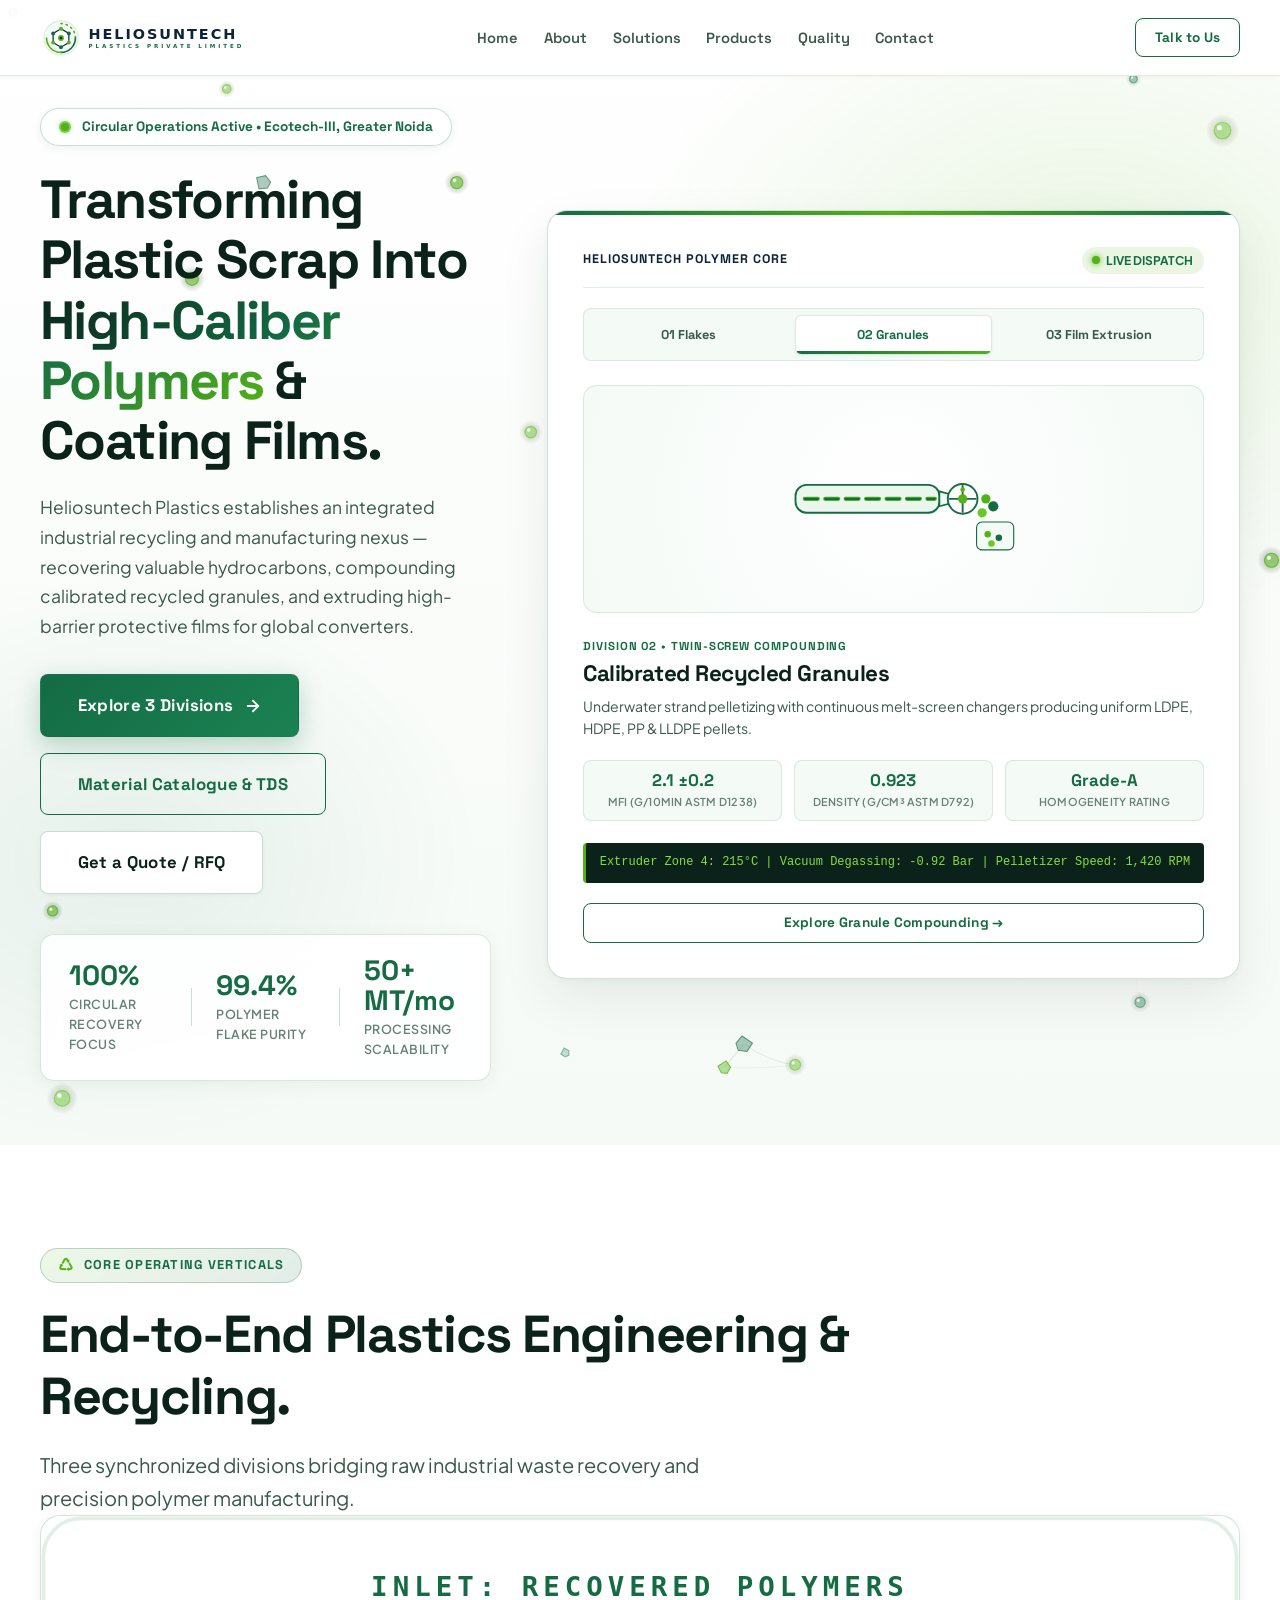
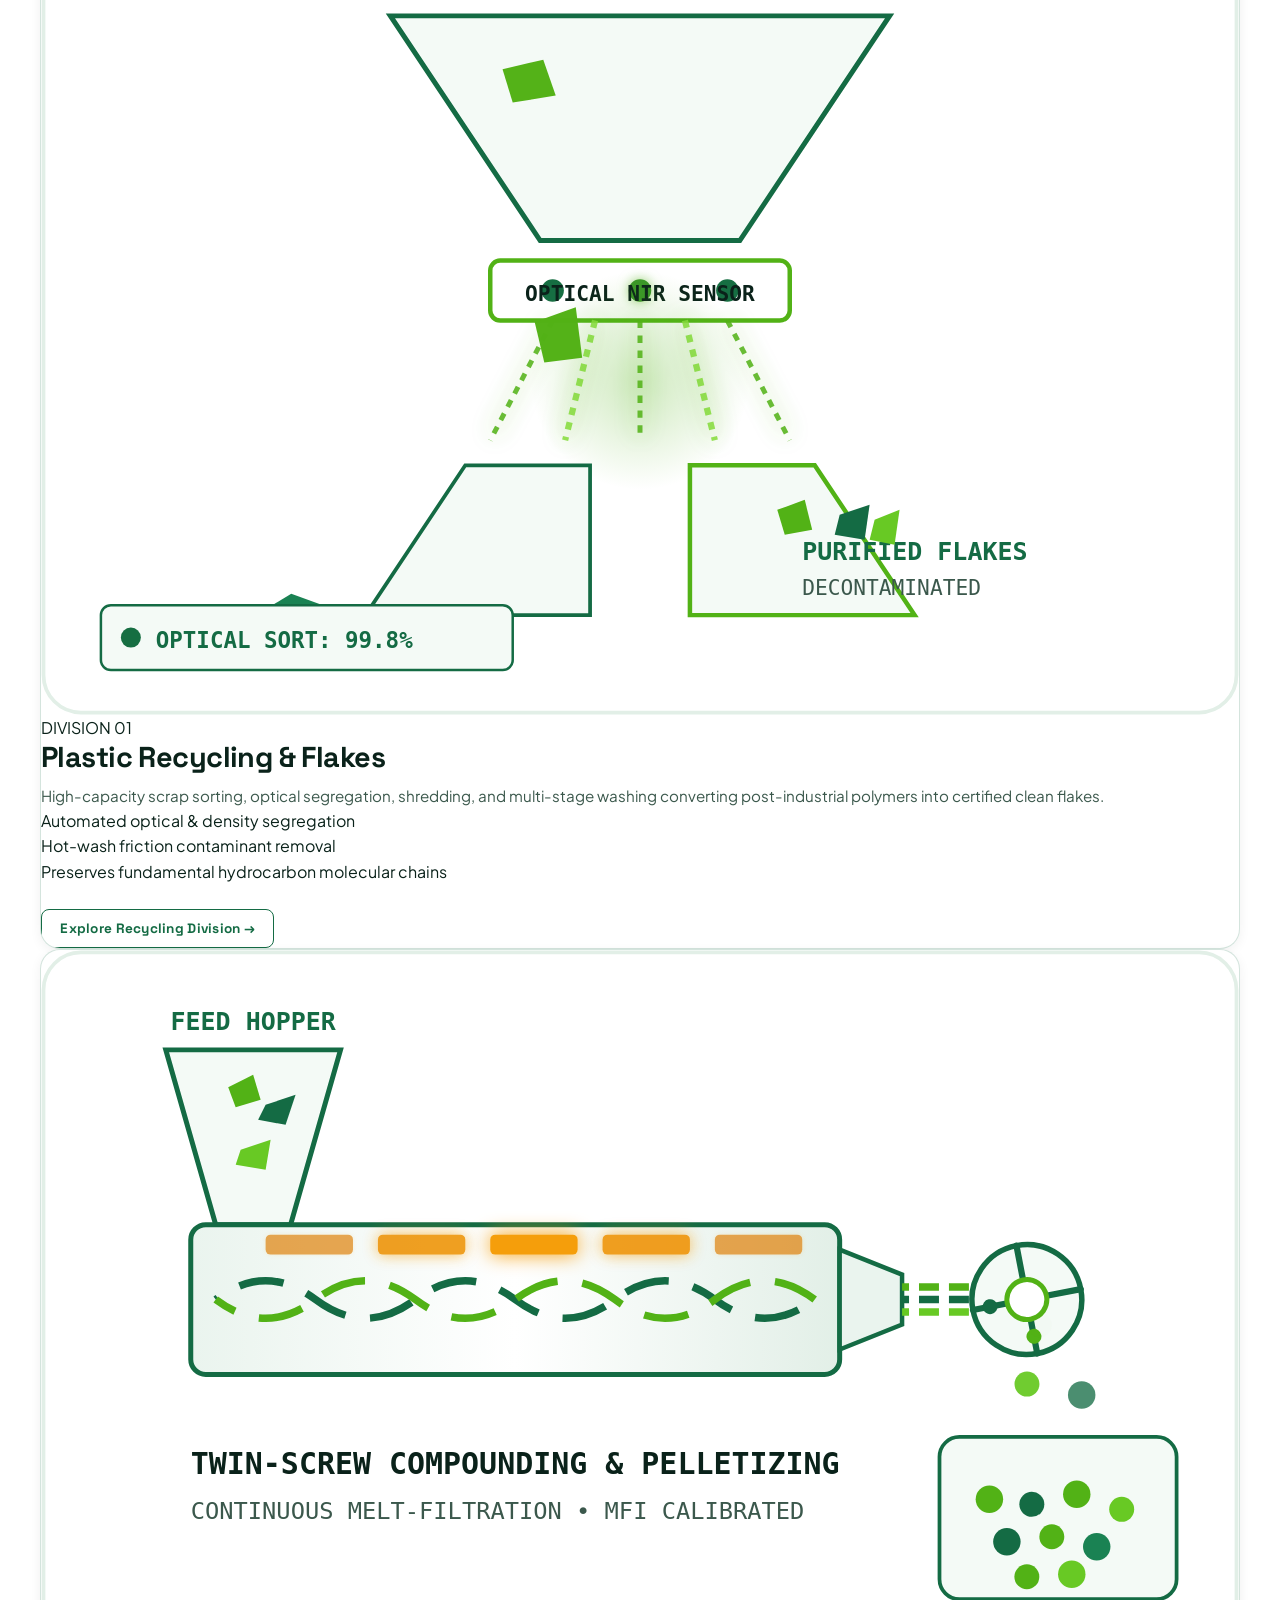
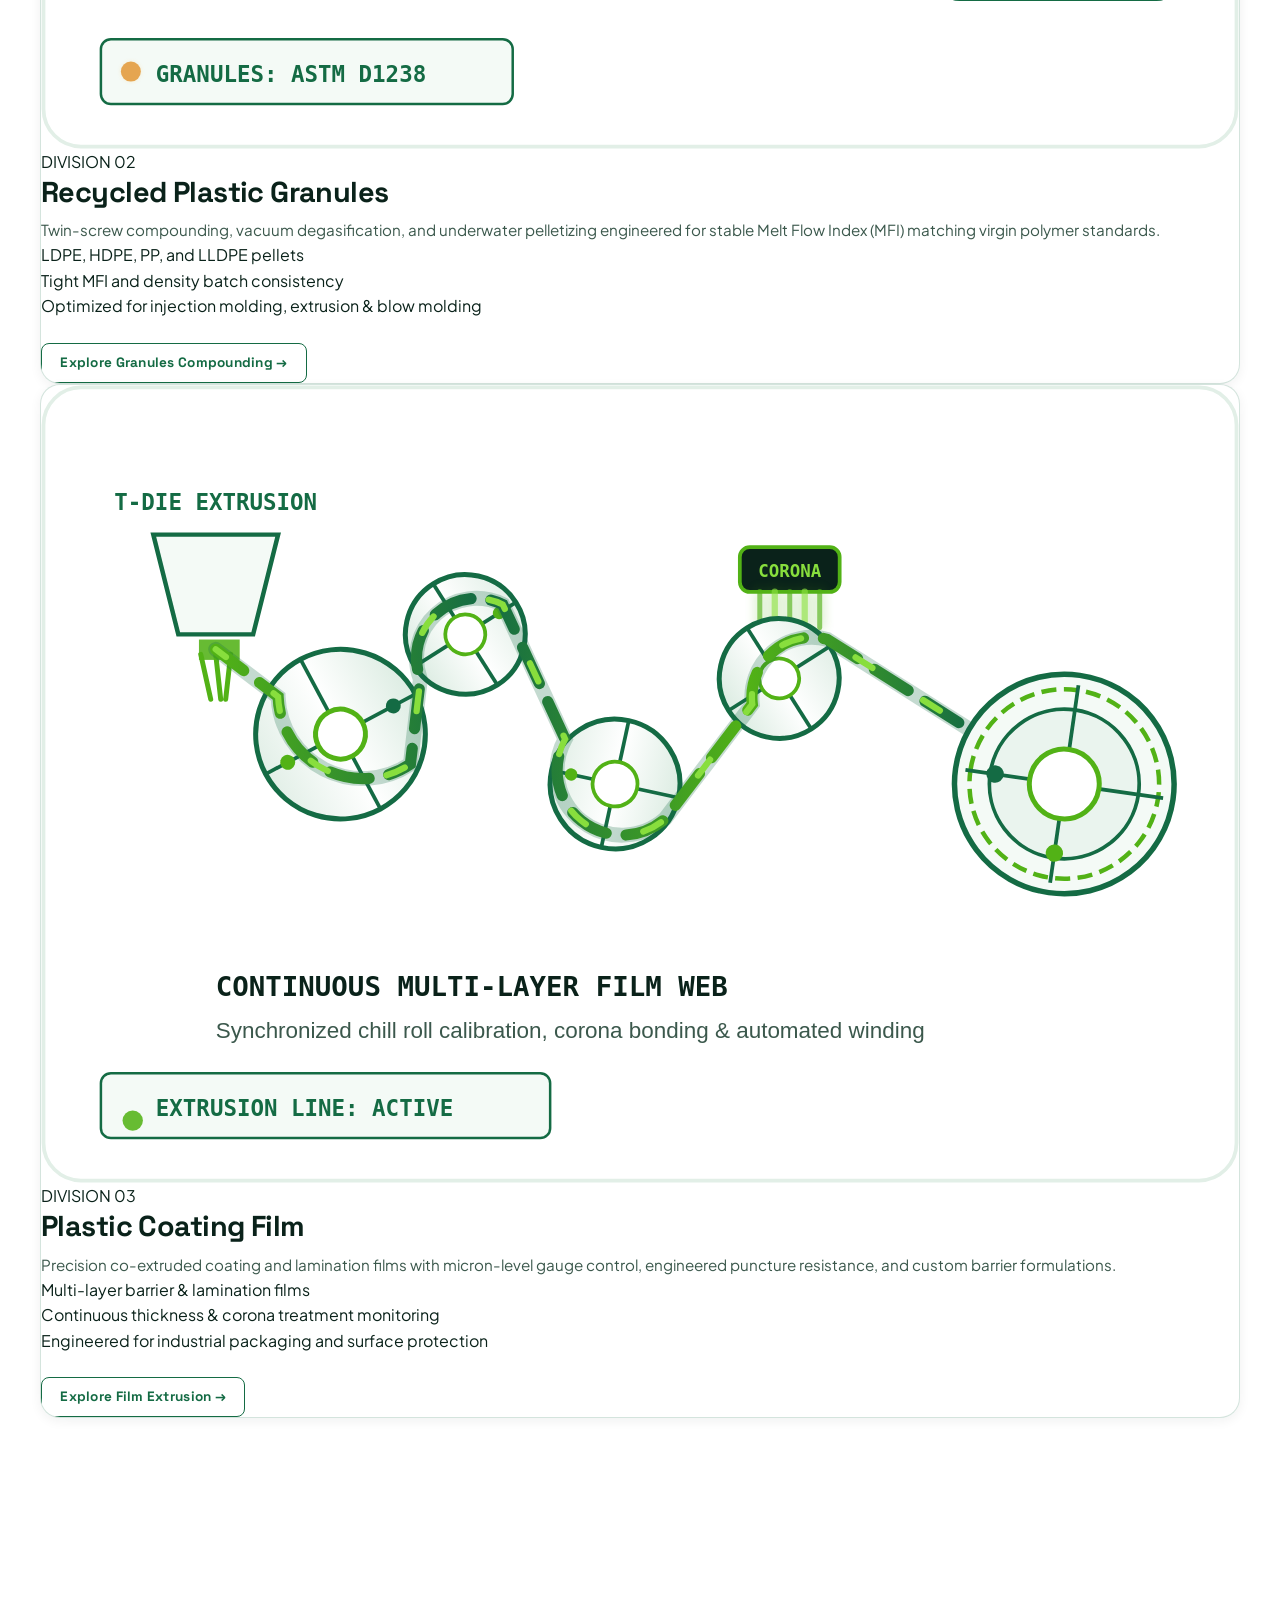
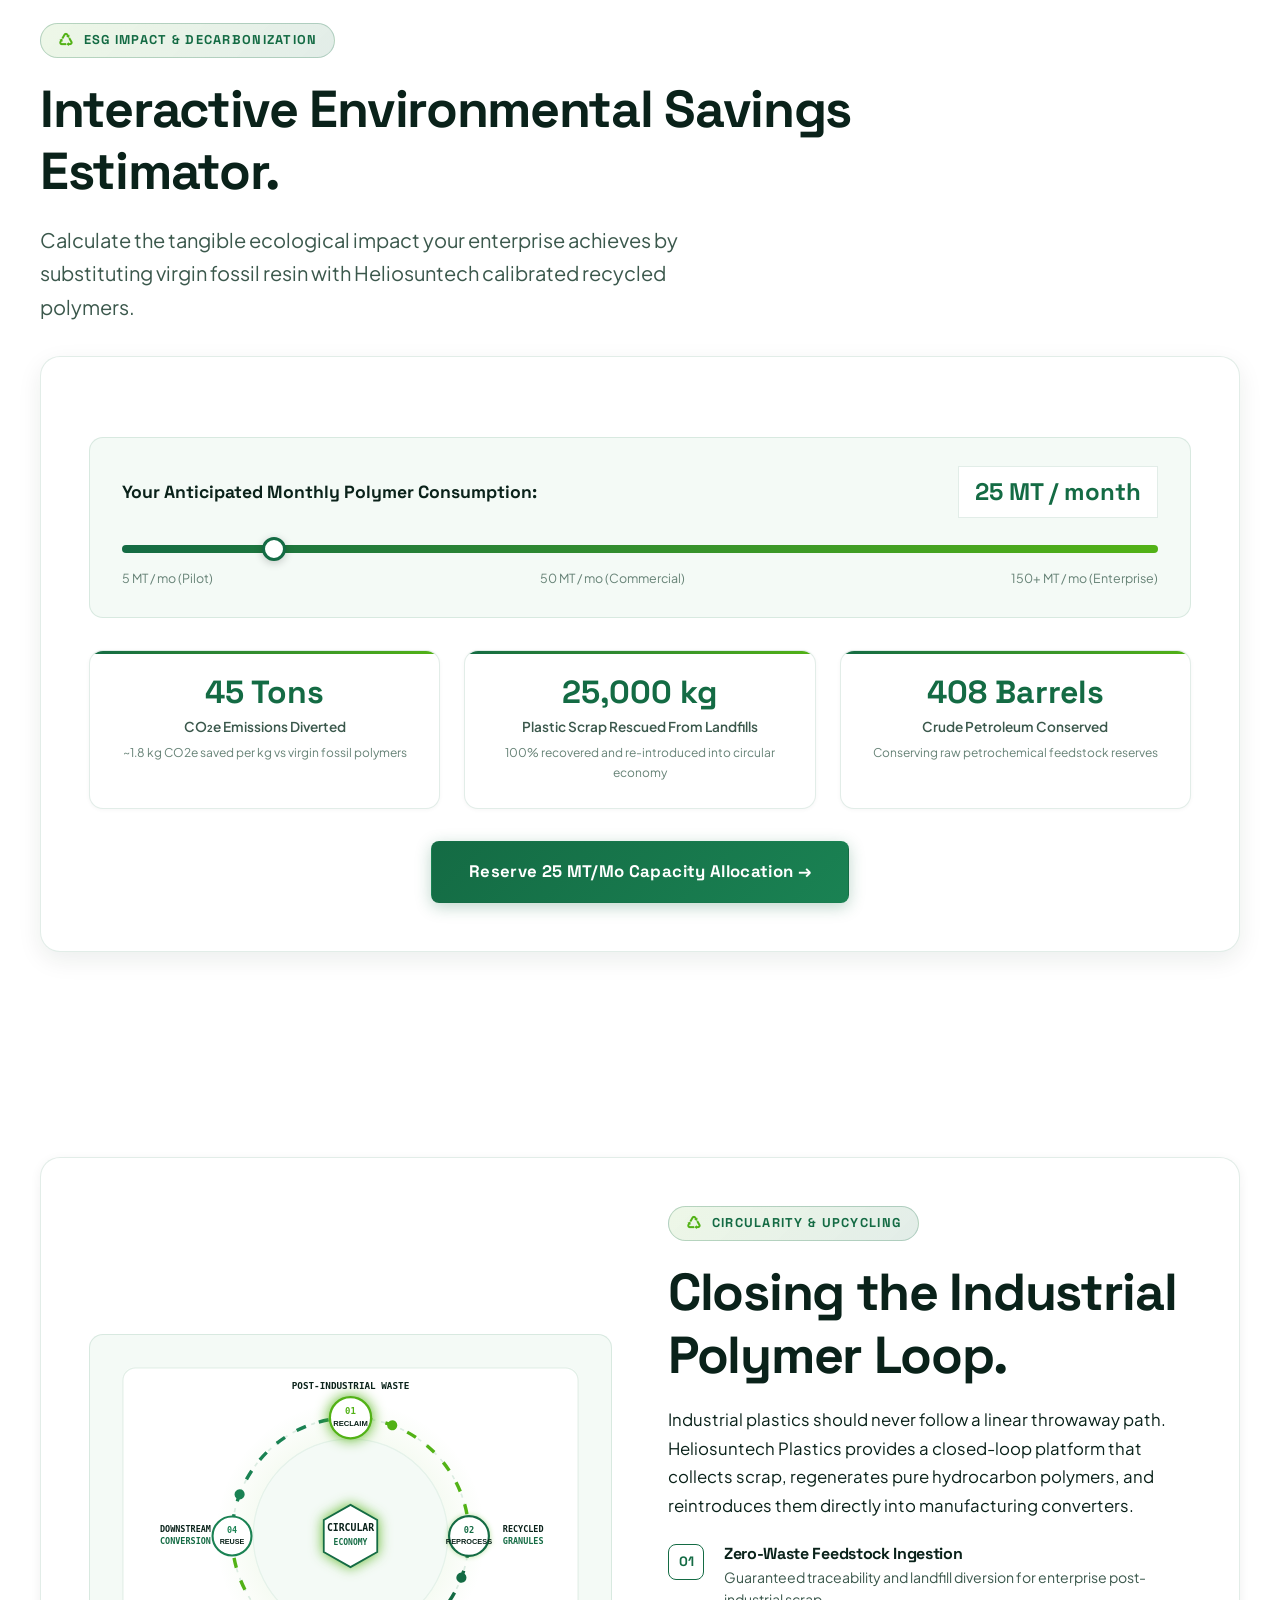
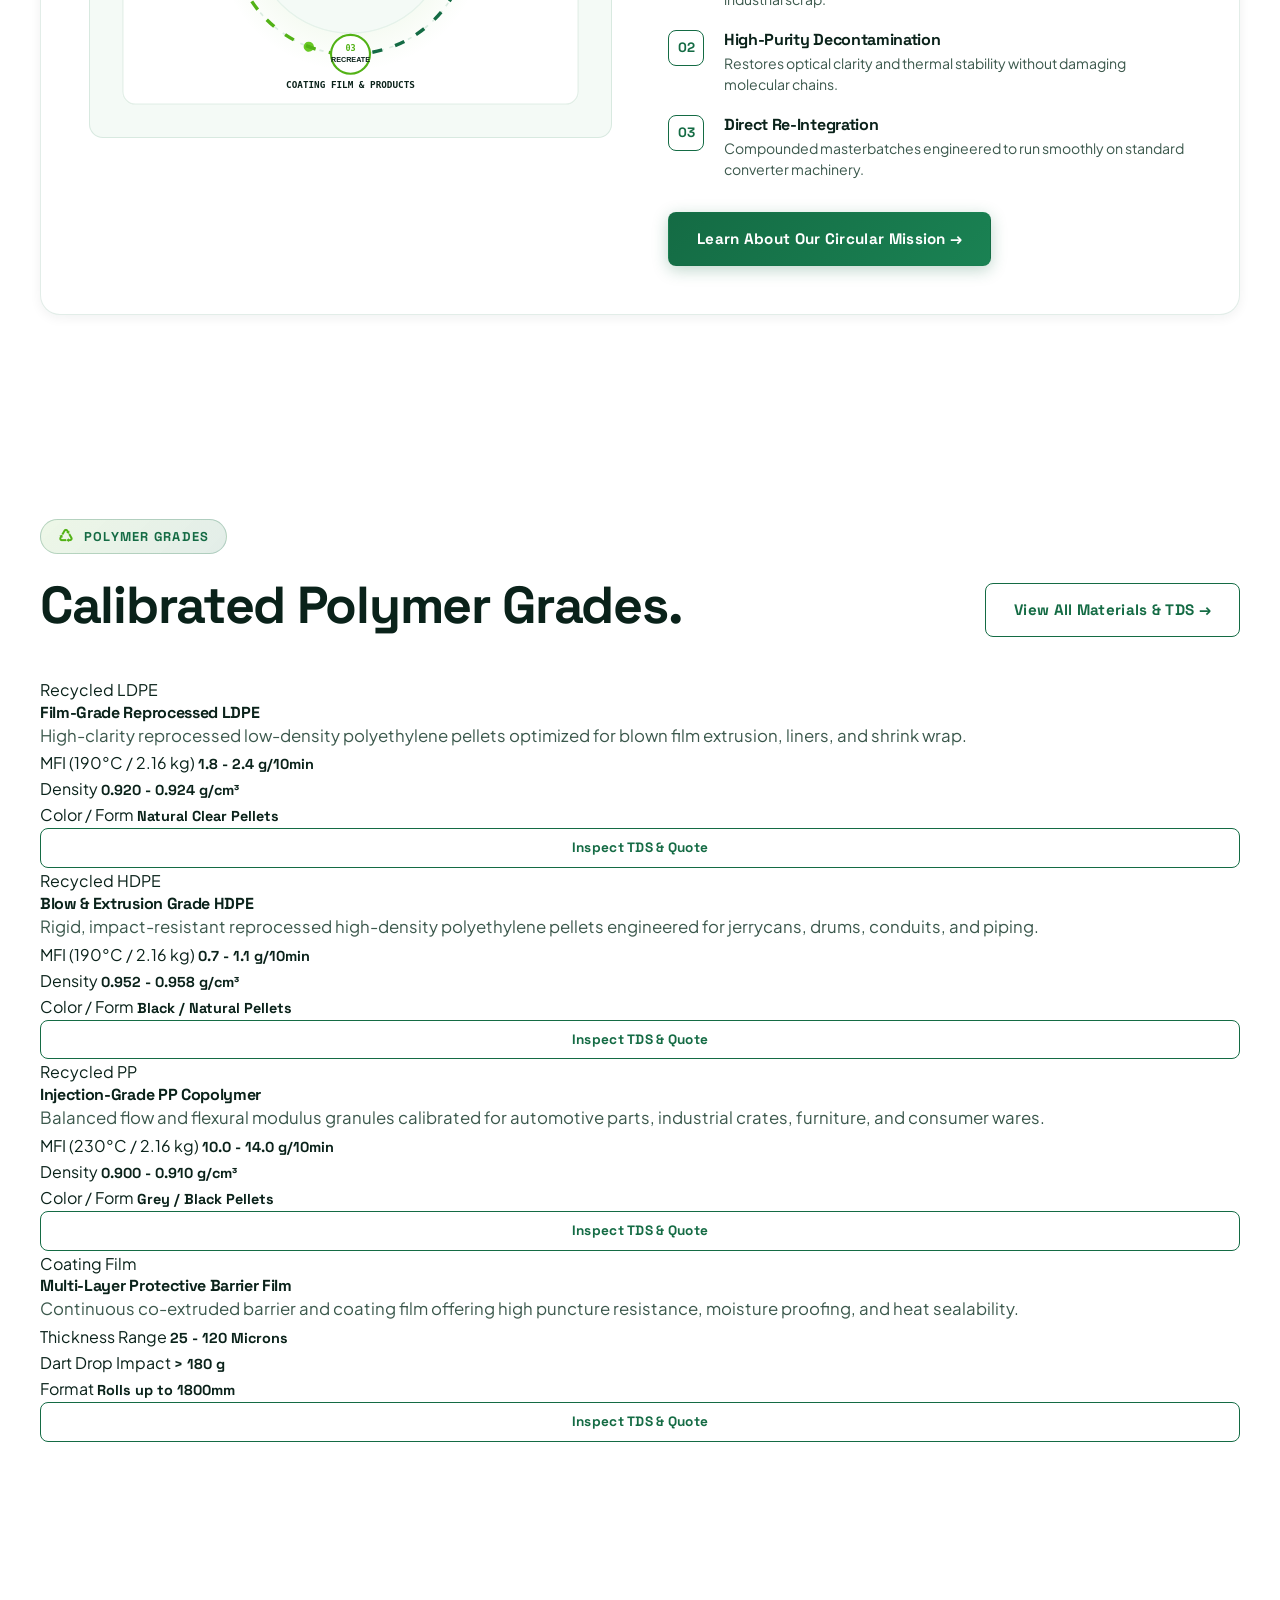
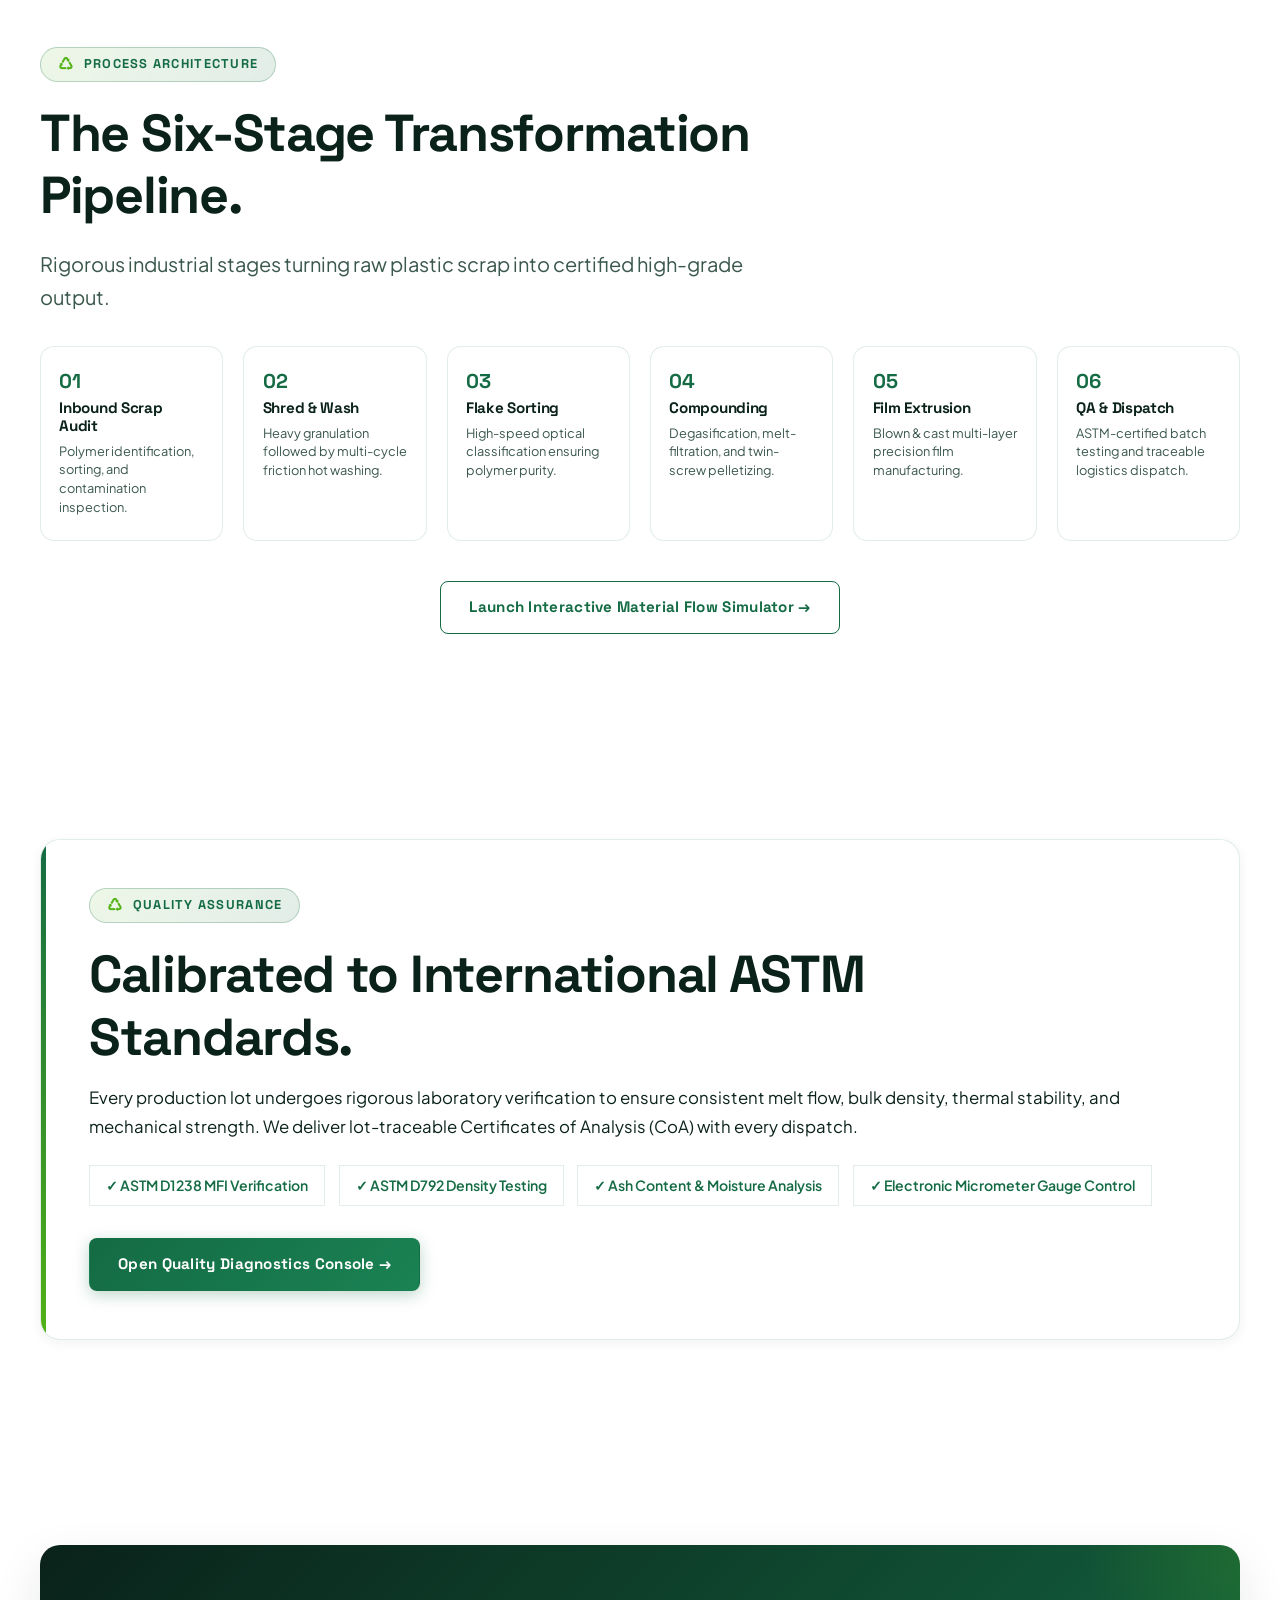
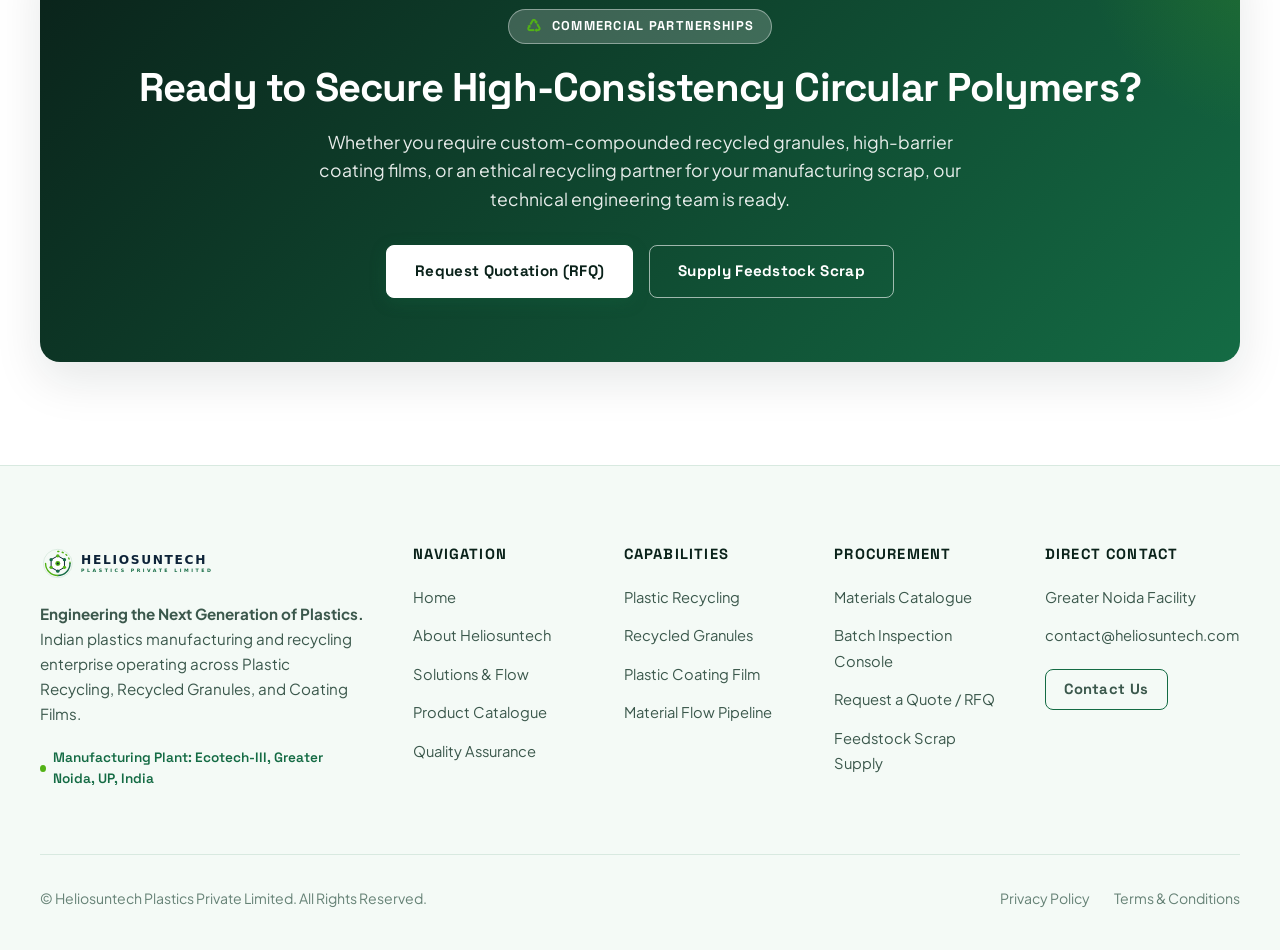
==== commit ed836b92: "Fix cache busting, CNAME, sitemap and canonical URLs for heliosuntech.com" ====
--- a/index.html
+++ b/index.html
@@ -10,11 +10,11 @@
   <meta name="keywords" content="Heliosuntech Plastics, Plastic Recycling India, Recycled Plastic Granules, Plastic Coating Film, Greater Noida Ecotech III, Circular Plastics, Industrial Polymer Compounding">
   <meta name="author" content="Heliosuntech Plastics Private Limited">
   <meta name="robots" content="index, follow">
-  <link rel="canonical" href="https://advocatedevbhushan-cpu.github.io/heliosuntech/">
+  <link rel="canonical" href="https://heliosuntech.com/">
 
   <!-- Open Graph / Facebook -->
   <meta property="og:type" content="website">
-  <meta property="og:url" content="https://advocatedevbhushan-cpu.github.io/heliosuntech/">
+  <meta property="og:url" content="https://heliosuntech.com/">
   <meta property="og:title" content="Heliosuntech Plastics Private Limited | Circular Polymer Manufacturing">
   <meta property="og:description" content="Transforming industrial plastic scrap into certified recycled granules and advanced coating films.">
   <meta property="og:image" content="assets/logo.svg">
@@ -25,9 +25,9 @@
   <meta property="twitter:description" content="Precision plastics recycling, calibrated granules, and multi-layer coating film manufacturing.">
 
   <!-- Stylesheets -->
-  <link rel="stylesheet" href="css/main.css">
-  <link rel="stylesheet" href="css/components.css">
-  <link rel="stylesheet" href="css/animations.css">
+  <link rel="stylesheet" href="css/main.css?v=2.1">
+  <link rel="stylesheet" href="css/components.css?v=2.1">
+  <link rel="stylesheet" href="css/animations.css?v=2.1">
 
   <!-- Favicon -->
   <link rel="icon" type="image/svg+xml" href="assets/logo.svg">
@@ -730,9 +730,9 @@
   </footer>
 
   <!-- Scripts -->
-  <script src="js/animations.js"></script>
-  <script src="js/particles.js"></script>
-  <script src="js/heroHub.js"></script>
-  <script src="js/app.js"></script>
+  <script src="js/animations.js?v=2.1"></script>
+  <script src="js/particles.js?v=2.1"></script>
+  <script src="js/heroHub.js?v=2.1"></script>
+  <script src="js/app.js?v=2.1"></script>
 </body>
 </html>
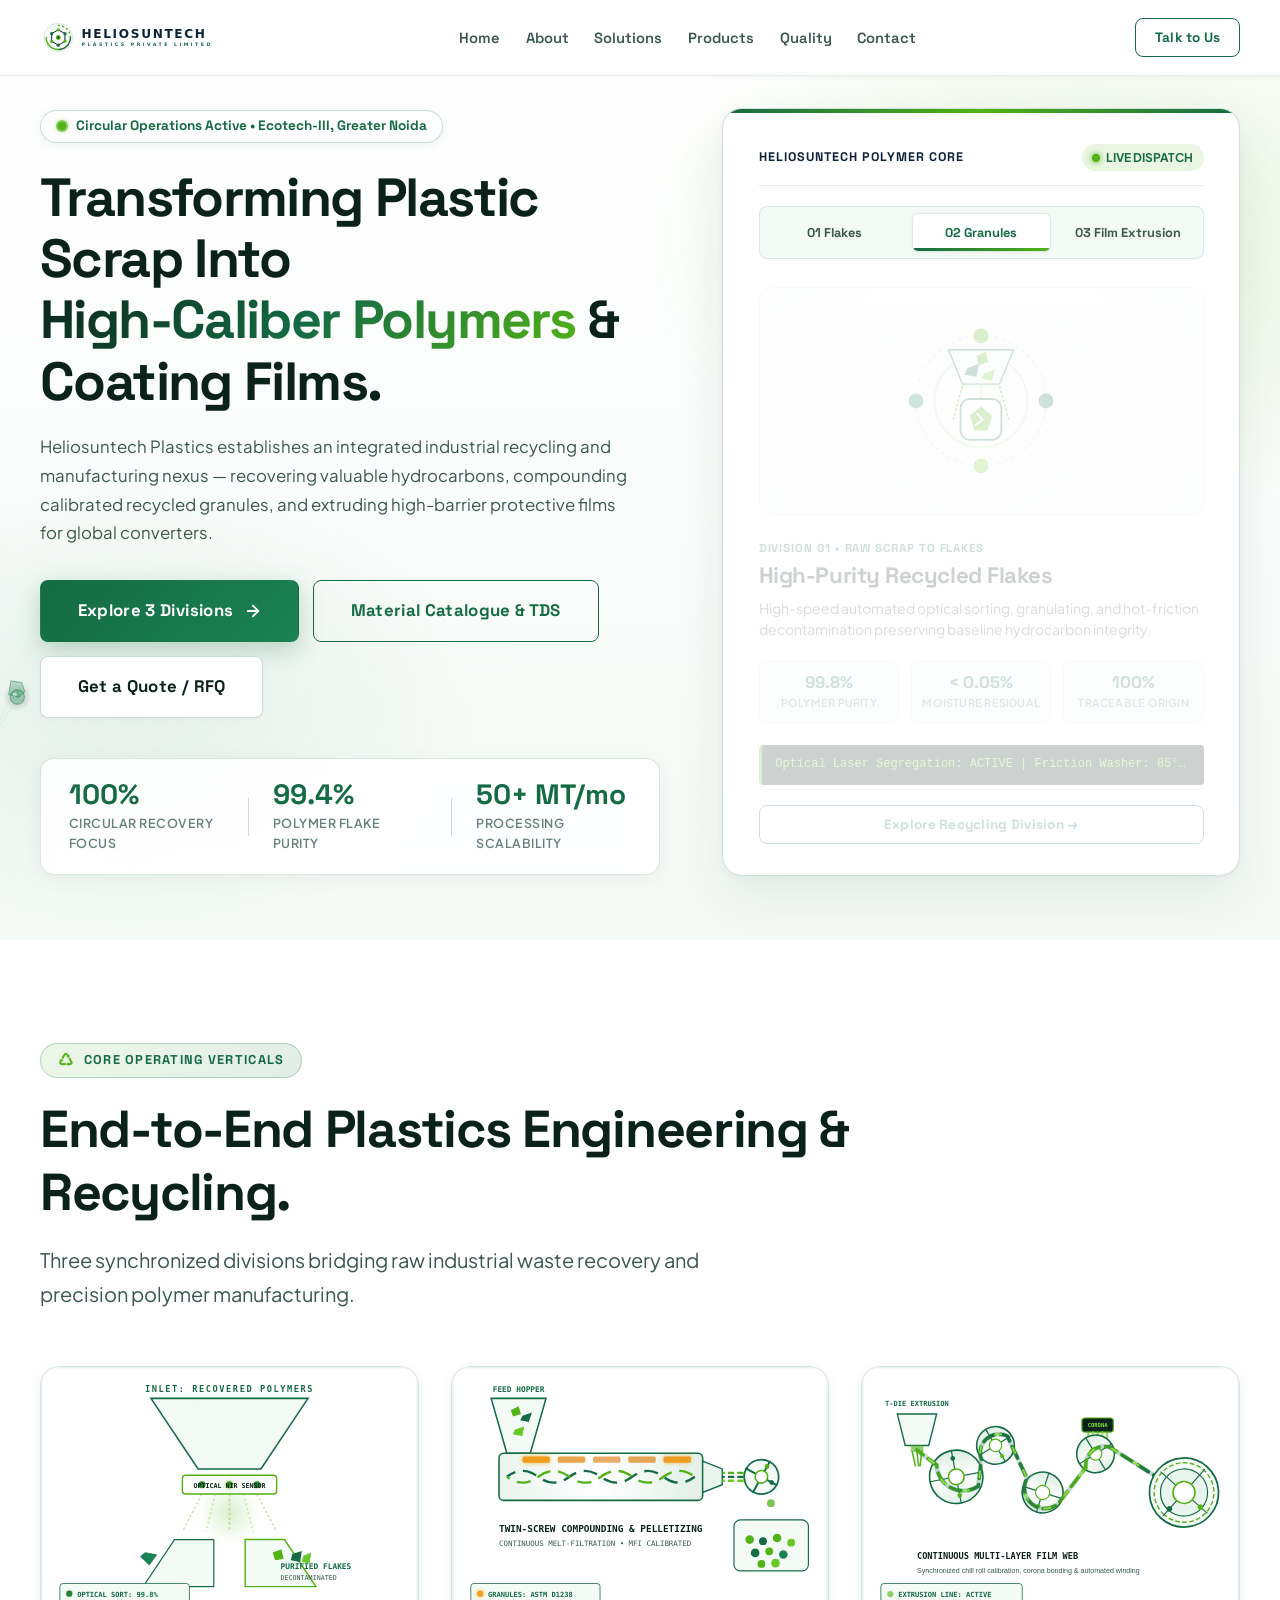
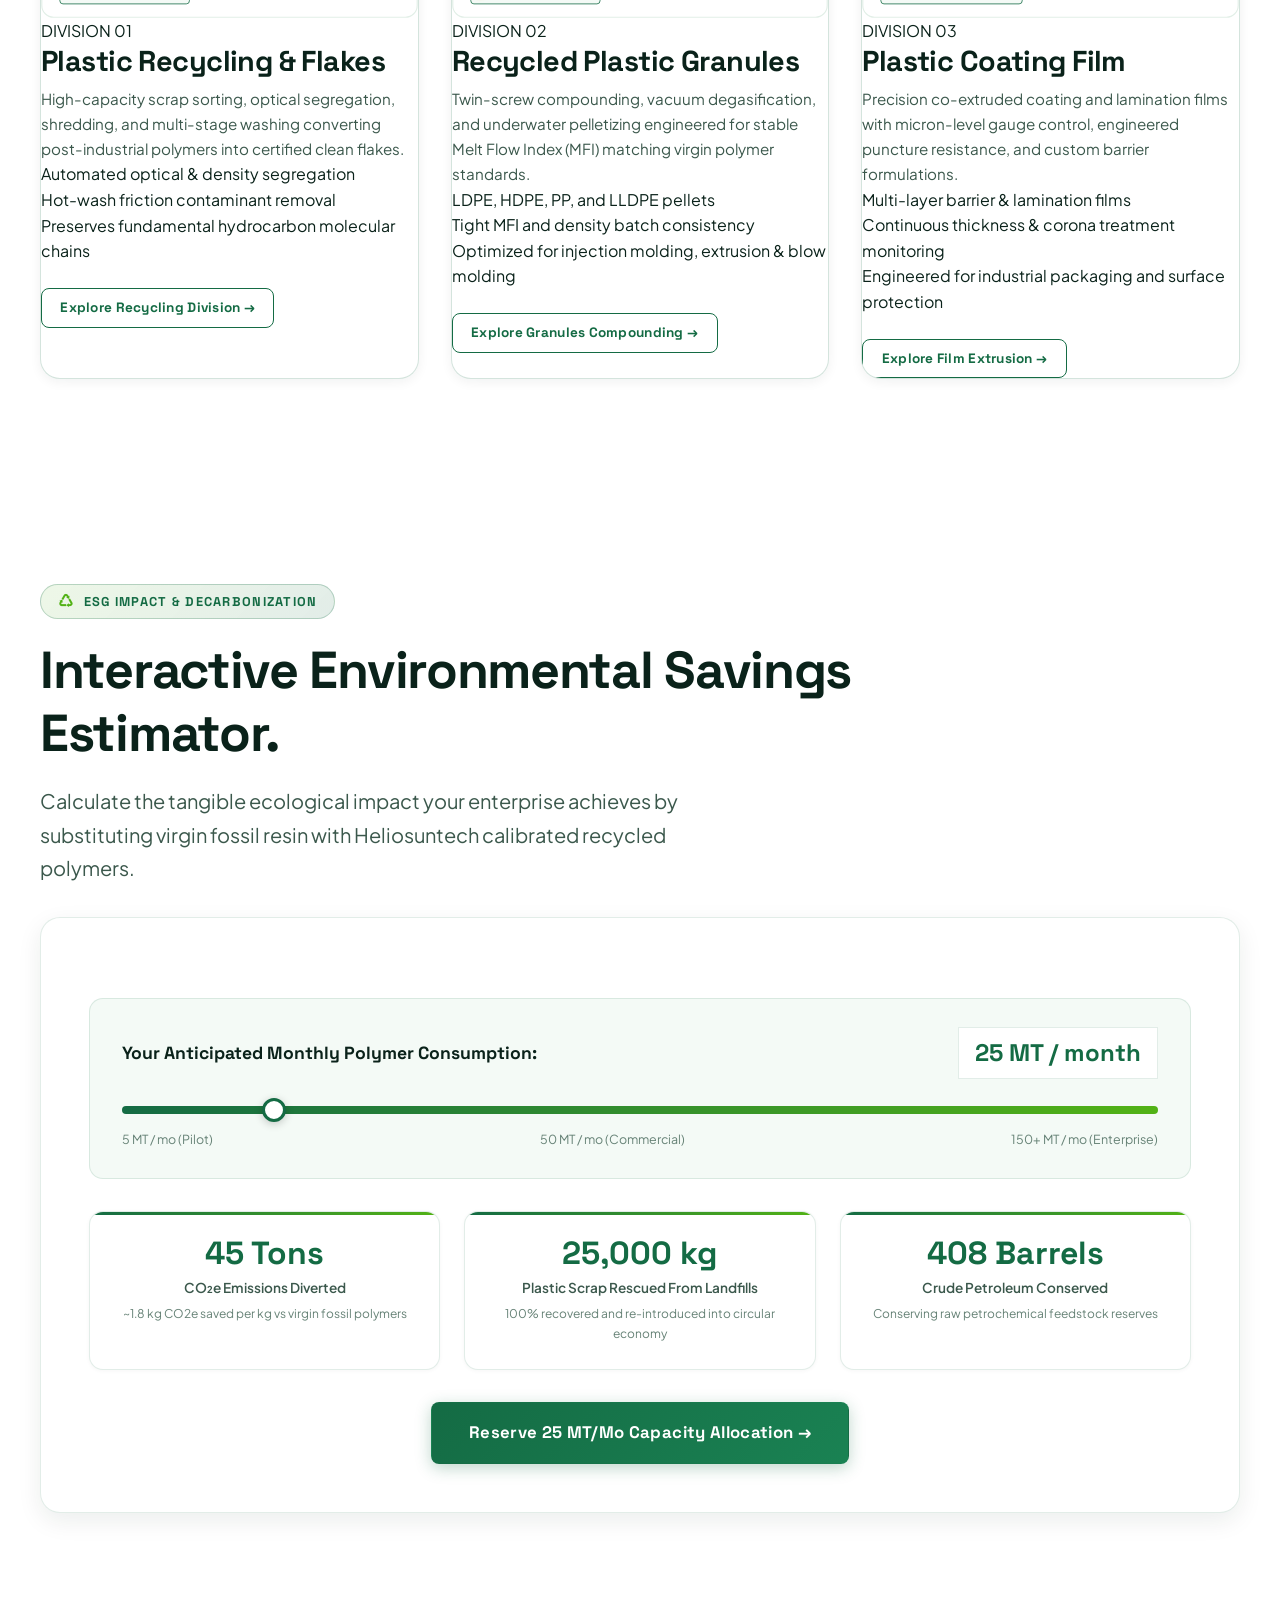
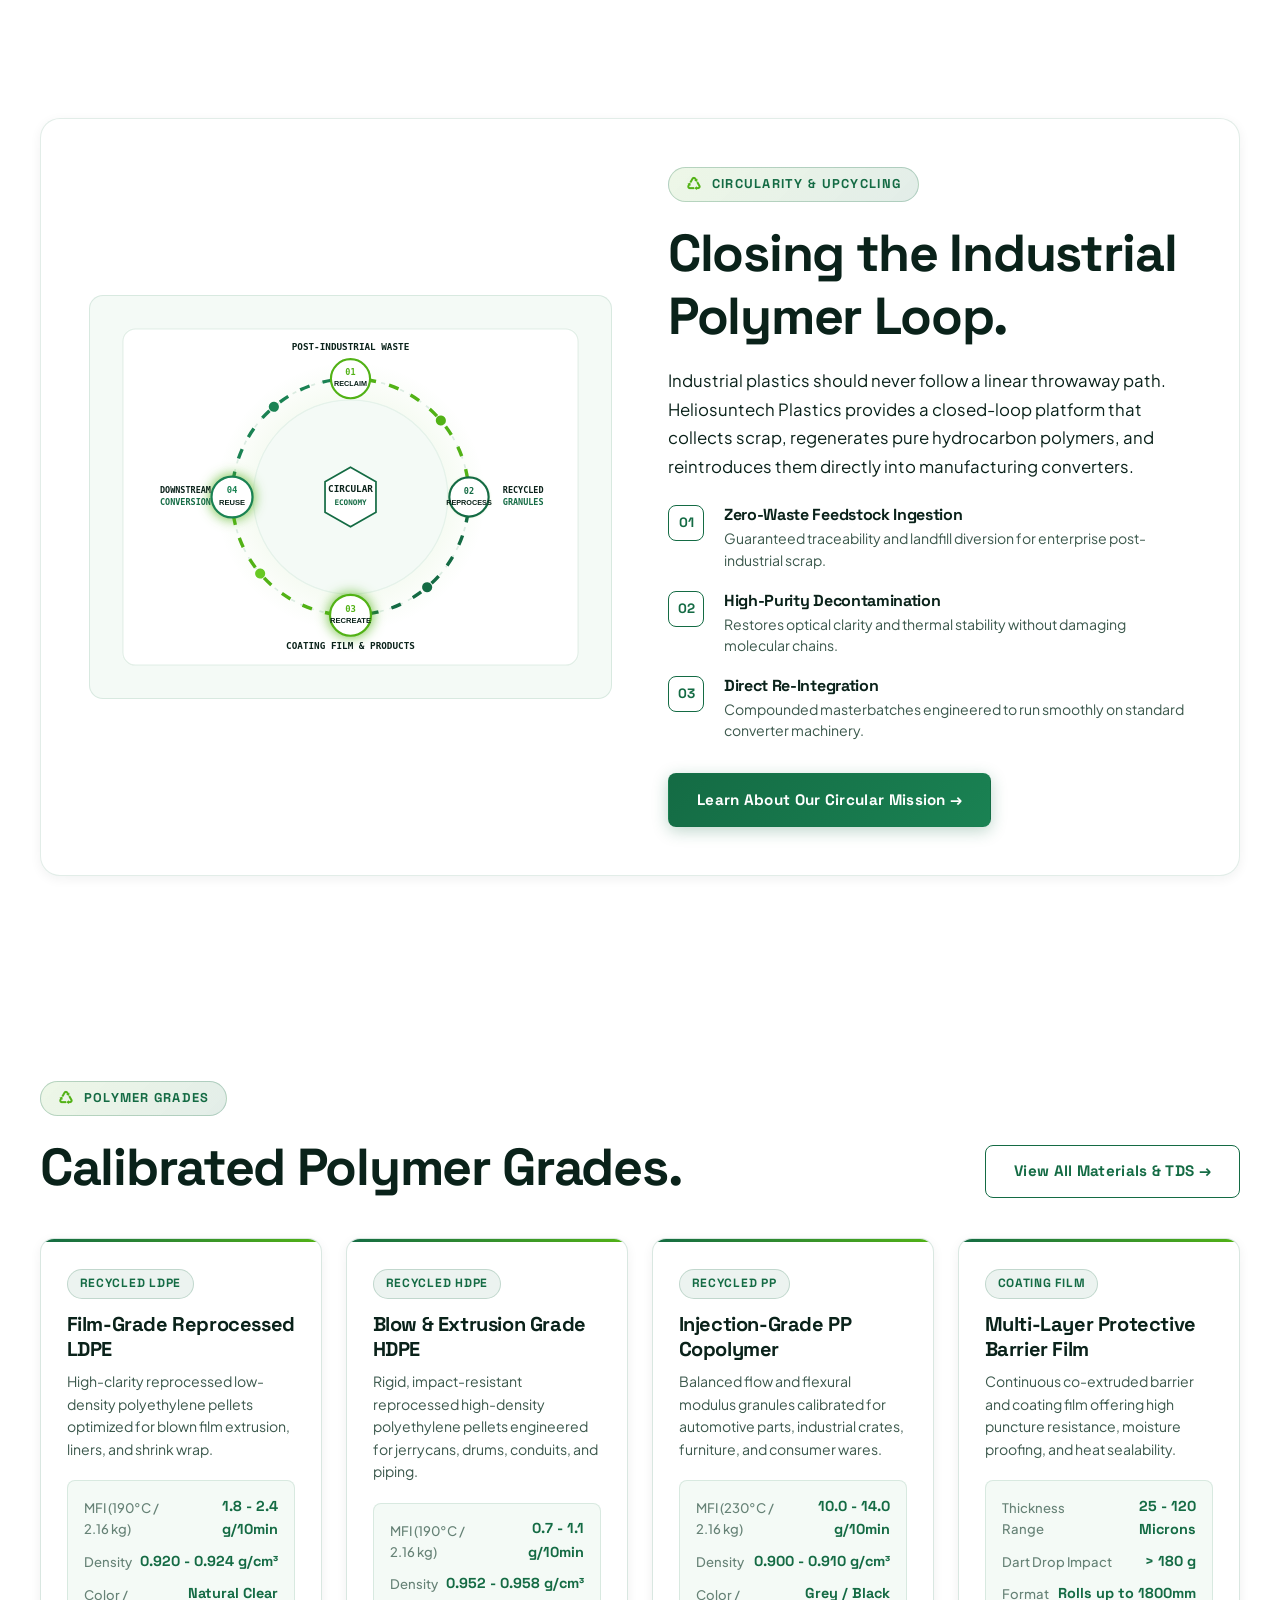
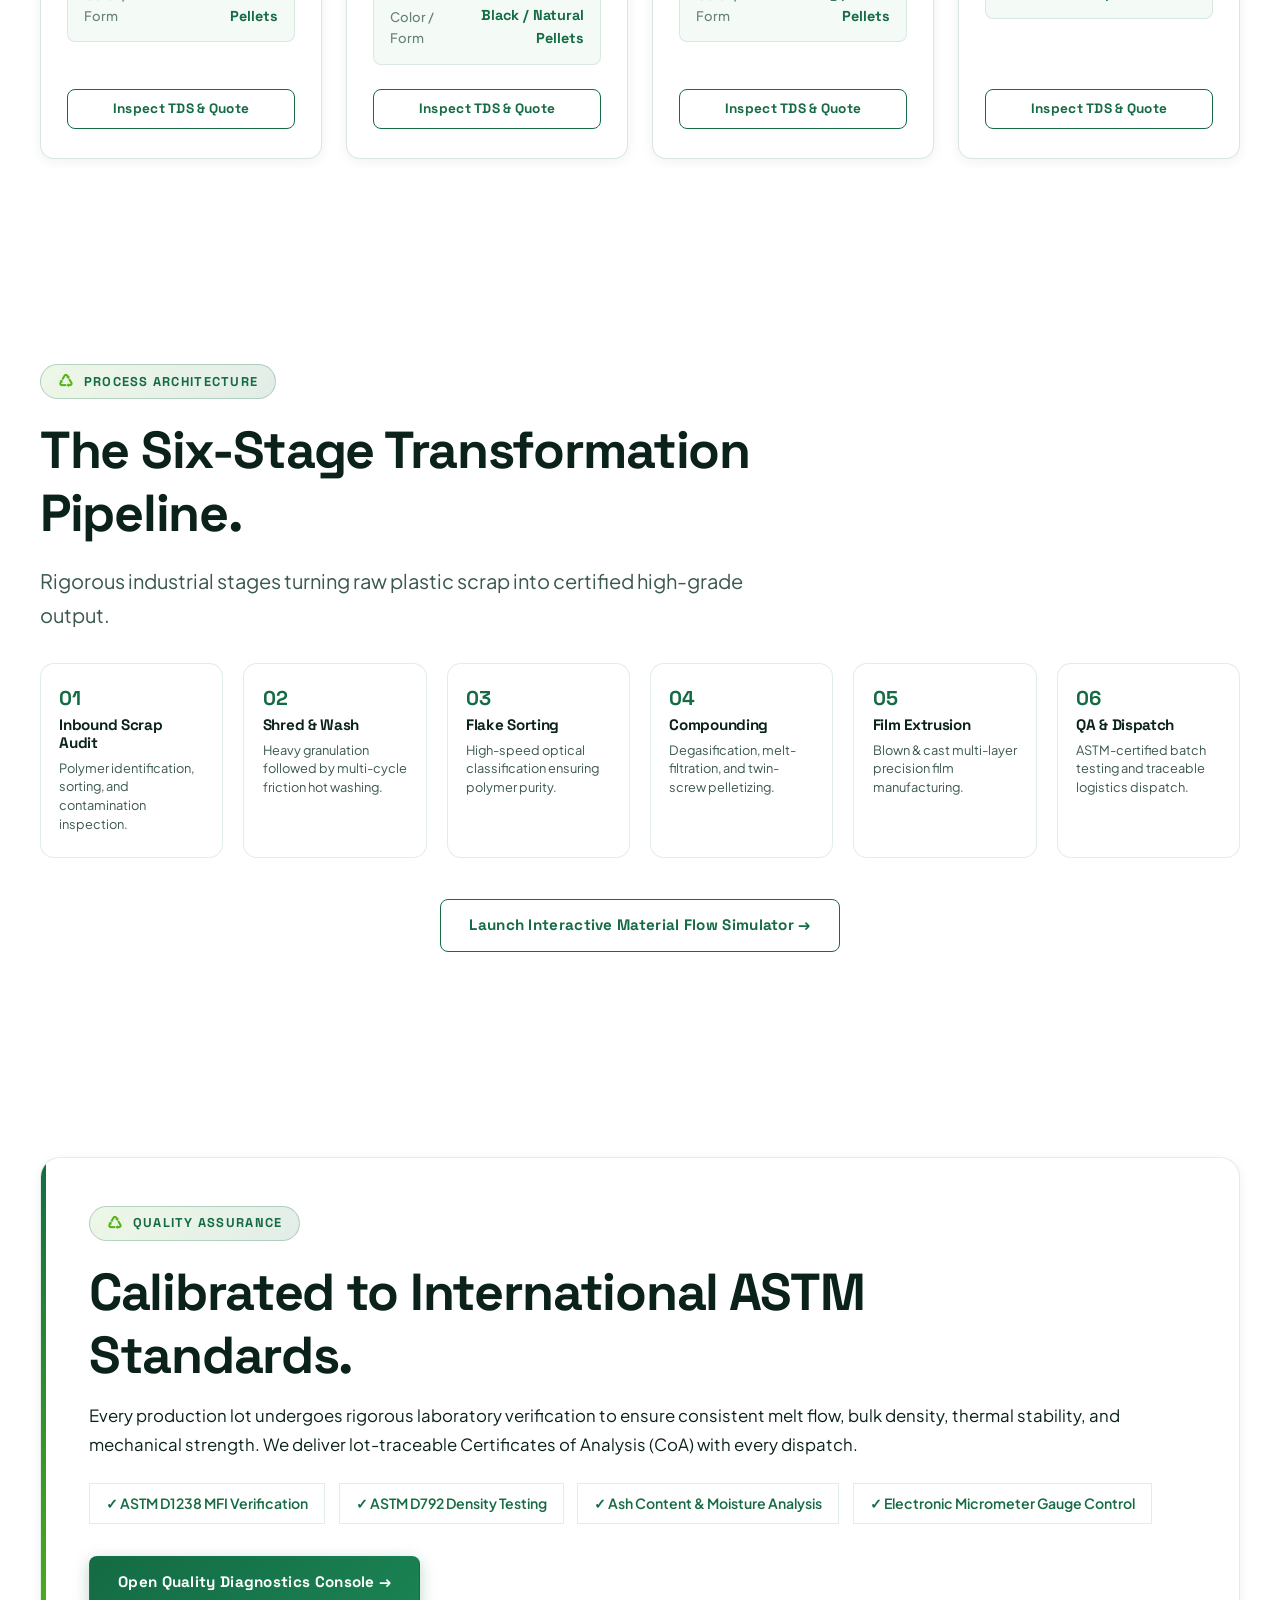
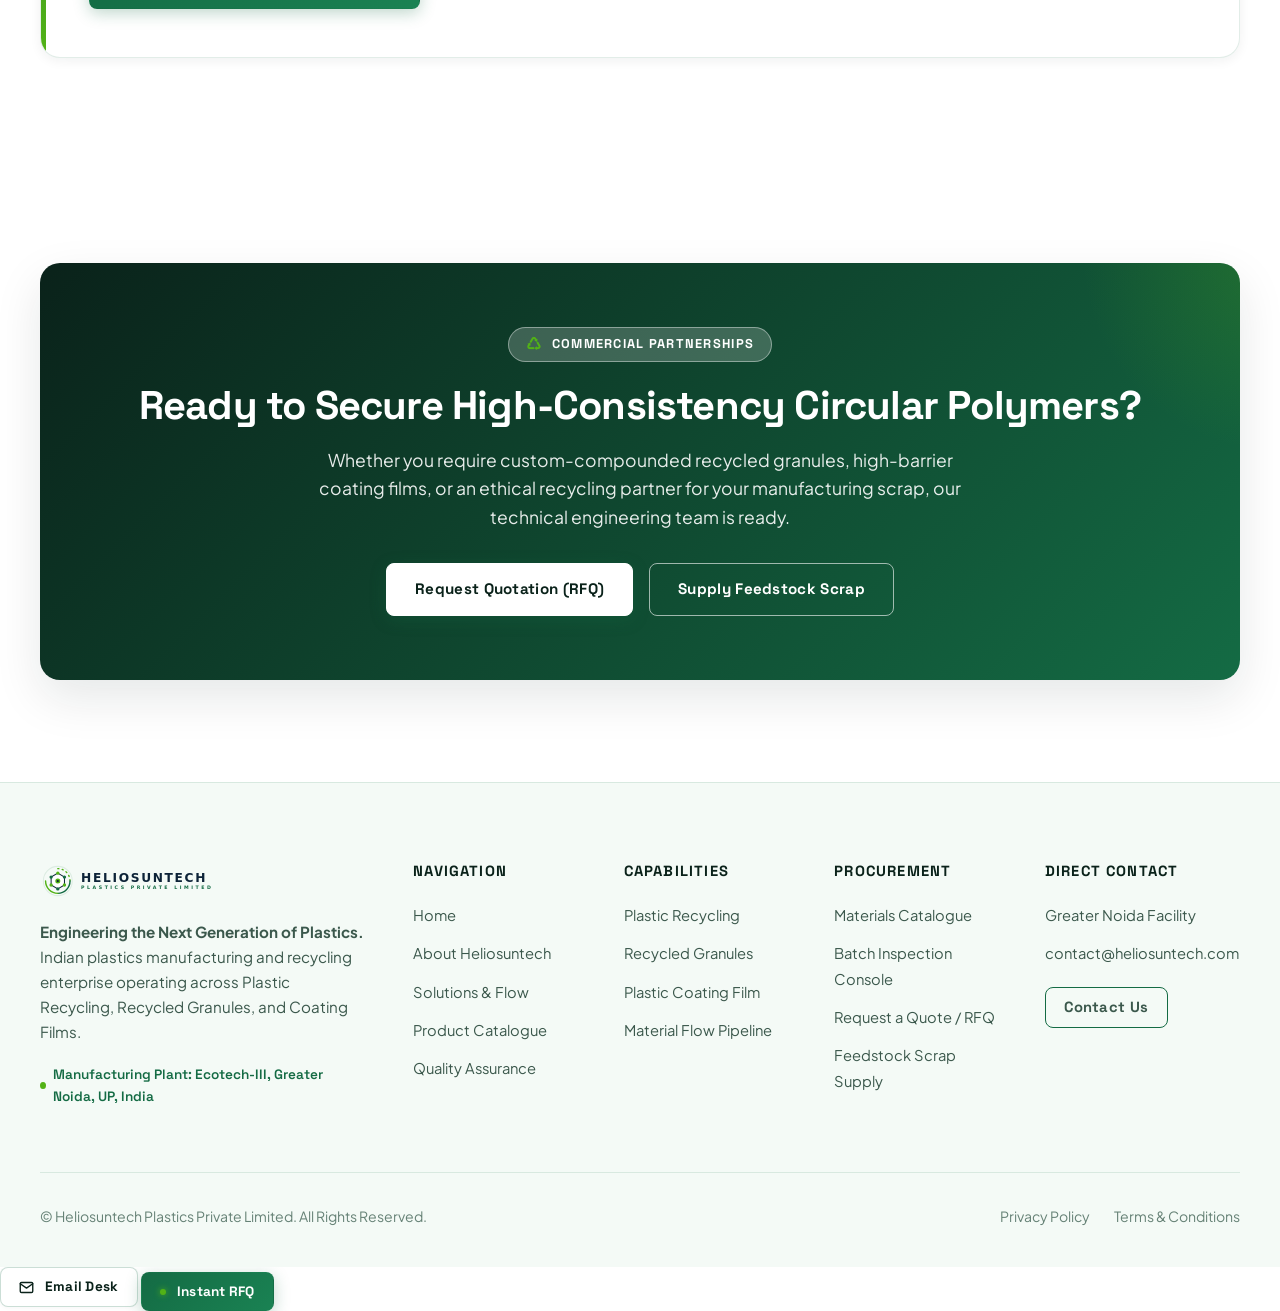
==== commit 777d8e45: "Update project code" ====
--- a/index.html
+++ b/index.html
@@ -25,9 +25,9 @@
   <meta property="twitter:description" content="Precision plastics recycling, calibrated granules, and multi-layer coating film manufacturing.">
 
   <!-- Stylesheets -->
-  <link rel="stylesheet" href="css/main.css?v=2.1">
-  <link rel="stylesheet" href="css/components.css?v=2.1">
-  <link rel="stylesheet" href="css/animations.css?v=2.1">
+  <link rel="stylesheet" href="css/main.css?v=3.0">
+  <link rel="stylesheet" href="css/components.css?v=3.0">
+  <link rel="stylesheet" href="css/animations.css?v=3.0">
 
   <!-- Favicon -->
   <link rel="icon" type="image/svg+xml" href="assets/logo.svg">
@@ -95,15 +95,24 @@
 
   <!-- Mobile Drawer -->
   <div class="mobile-nav-drawer" id="mobileDrawer">
+    <div class="drawer-plant-badge">
+      <span class="pulse-dot"></span>
+      <span>Ecotech-III, Greater Noida &bull; Active Plant</span>
+    </div>
     <a href="index.html" class="nav-link active">Home</a>
     <a href="about.html" class="nav-link">About</a>
     <a href="solutions.html" class="nav-link">Solutions</a>
     <a href="products.html" class="nav-link">Products</a>
     <a href="quality.html" class="nav-link">Quality Control</a>
     <a href="contact.html" class="nav-link">Contact</a>
-    <a href="contact.html" class="btn btn-primary" style="margin-top: 1rem;">
-      Request a Quote / RFQ
-    </a>
+    <div style="margin-top: auto; padding-top: 1rem; display: flex; flex-direction: column; gap: 0.65rem;">
+      <a href="contact.html" class="btn btn-primary" style="width: 100%;">
+        Request a Quote / RFQ &rarr;
+      </a>
+      <a href="mailto:contact@heliosuntech.com" class="btn btn-secondary btn-sm" style="width: 100%;">
+        Email Technical Desk
+      </a>
+    </div>
   </div>
 
   <main>
@@ -729,6 +738,21 @@
     </div>
   </footer>
 
+  <!-- Floating Mobile Quick Action Bar -->
+  <div class="mobile-quick-bar" aria-label="Quick mobile navigation actions">
+    <a href="mailto:contact@heliosuntech.com" class="btn btn-secondary btn-sm" aria-label="Email Plant Desk">
+      <svg width="15" height="15" viewBox="0 0 24 24" fill="none" stroke="currentColor" stroke-width="2.2" stroke-linecap="round" stroke-linejoin="round">
+        <path d="M4 4h16c1.1 0 2 .9 2 2v12c0 1.1-.9 2-2 2H4c-1.1 0-2-.9-2-2V6c0-1.1.9-2 2-2z"></path>
+        <polyline points="22,6 12,13 2,6"></polyline>
+      </svg>
+      <span>Email Desk</span>
+    </a>
+    <a href="contact.html" class="btn btn-primary btn-sm" aria-label="Request Instant Quote">
+      <span class="pulse-dot" style="width: 6px; height: 6px;"></span>
+      <span>Instant RFQ</span>
+    </a>
+  </div>
+
   <!-- Scripts -->
   <script src="js/animations.js?v=2.1"></script>
   <script src="js/particles.js?v=2.1"></script>
--- a/css/main.css
+++ b/css/main.css
@@ -88,6 +88,8 @@
   font-family: var(--font-body);
   font-size: 16px;
   line-height: 1.6;
+  max-width: 100%;
+  overflow-x: hidden;
 }
 
 body {
@@ -95,9 +97,16 @@
   background-color: var(--bg-primary);
   color: var(--text-primary);
   overflow-x: hidden;
+  max-width: 100%;
+  width: 100%;
   position: relative;
   -webkit-font-smoothing: antialiased;
   -moz-osx-font-smoothing: grayscale;
+}
+
+body.body-locked {
+  overflow: hidden !important;
+  touch-action: none;
 }
 
 /* Elegant Light Background with Subtle Bio-Geometric Crystal Atmosphere */
@@ -260,10 +269,32 @@
 }
 
 @media (max-width: 768px) {
+  :root {
+    --header-height: 64px;
+    --container-pad: 1rem;
+  }
+  .container {
+    width: 100% !important;
+    max-width: 100% !important;
+    box-sizing: border-box !important;
+    padding-left: var(--container-pad) !important;
+    padding-right: var(--container-pad) !important;
+  }
   .grid-2, .grid-3, .grid-4 {
     grid-template-columns: 1fr;
-  }
-  :root {
-    --header-height: 68px;
-  }
-}
+    gap: 1.25rem;
+  }
+  .section {
+    padding-top: clamp(3rem, 6.5vw, 4.5rem);
+    padding-bottom: clamp(3rem, 6.5vw, 4.5rem);
+  }
+  .section-title {
+    font-size: clamp(1.75rem, 5.8vw, 2.35rem);
+    word-break: break-word;
+    letter-spacing: -0.02em;
+  }
+  .section-subtitle {
+    font-size: 1rem;
+    line-height: 1.6;
+  }
+}
--- a/css/components.css
+++ b/css/components.css
@@ -40,11 +40,15 @@
   align-items: center;
   gap: 0.85rem;
   text-decoration: none;
+  min-width: 0;
 }
 
 .brand-logo img {
-  height: 42px;
+  height: 40px;
+  max-height: 40px;
   width: auto;
+  max-width: 200px;
+  object-fit: contain;
 }
 
 .nav-menu {
@@ -87,14 +91,14 @@
 .nav-actions {
   display: flex;
   align-items: center;
-  gap: 1rem;
+  gap: 0.75rem;
 }
 
 /* Mobile Toggle */
 .mobile-toggle {
   display: none;
   background: #FFFFFF;
-  border: 1px solid var(--border-medium);
+  border: 1.5px solid var(--border-medium);
   color: var(--text-primary);
   width: 42px;
   height: 42px;
@@ -104,6 +108,10 @@
   justify-content: center;
   flex-direction: column;
   gap: 5px;
+  transition: all var(--duration-fast) ease;
+  position: relative;
+  z-index: 1002;
+  flex-shrink: 0;
 }
 
 .mobile-toggle span {
@@ -111,7 +119,46 @@
   width: 20px;
   height: 2px;
   background: var(--text-primary);
-  transition: all var(--duration-fast) ease;
+  transition: transform 0.25s ease, opacity 0.25s ease, background-color 0.25s ease;
+  border-radius: 2px;
+  transform-origin: center;
+}
+
+.mobile-toggle.active {
+  background: #EAF4EE;
+  border-color: var(--accent-emerald);
+}
+
+.mobile-toggle.active span:nth-child(1) {
+  transform: translateY(7px) rotate(45deg);
+  background: var(--accent-emerald);
+}
+
+.mobile-toggle.active span:nth-child(2) {
+  opacity: 0;
+  transform: scaleX(0);
+}
+
+.mobile-toggle.active span:nth-child(3) {
+  transform: translateY(-7px) rotate(-45deg);
+  background: var(--accent-emerald);
+}
+
+.mobile-nav-backdrop {
+  position: fixed;
+  inset: 0;
+  background: rgba(10, 34, 26, 0.4);
+  backdrop-filter: blur(4px);
+  -webkit-backdrop-filter: blur(4px);
+  z-index: 998;
+  opacity: 0;
+  visibility: hidden;
+  transition: opacity 0.3s ease, visibility 0.3s ease;
+}
+
+.mobile-nav-backdrop.open {
+  opacity: 1;
+  visibility: visible;
 }
 
 .mobile-nav-drawer {
@@ -198,10 +245,15 @@
   position: relative;
   min-height: 94vh;
   display: flex;
+  flex-direction: column;
+  justify-content: center;
   align-items: center;
   padding-top: calc(var(--header-height) + 2rem);
   padding-bottom: 4rem;
   overflow: hidden;
+  width: 100%;
+  max-width: 100%;
+  box-sizing: border-box;
   background: 
     radial-gradient(ellipse 60% 50% at 85% 25%, rgba(82, 178, 22, 0.12) 0%, transparent 60%),
     radial-gradient(ellipse 50% 45% at 10% 75%, rgba(20, 107, 68, 0.08) 0%, transparent 55%),
@@ -214,6 +266,7 @@
   left: 0;
   width: 100%;
   height: 100%;
+  max-width: 100%;
   z-index: 1;
   pointer-events: auto;
 }
@@ -222,30 +275,45 @@
   position: relative;
   z-index: 2;
   width: 100%;
+  max-width: var(--container-max);
+  box-sizing: border-box;
 }
 
 .hero-grid {
   display: grid;
-  grid-template-columns: 1.15fr 0.95fr;
+  grid-template-columns: minmax(0, 1.15fr) minmax(0, 0.95fr);
   gap: 3.5rem;
   align-items: center;
+  width: 100%;
+  max-width: 100%;
+  box-sizing: border-box;
+}
+
+.hero-left, .hero-right {
+  min-width: 0;
+  max-width: 100%;
+  width: 100%;
+  box-sizing: border-box;
 }
 
 /* Left Hero Column */
 .hero-badge-pill {
   display: inline-flex;
   align-items: center;
-  gap: 0.65rem;
+  gap: 0.5rem;
   background: #FFFFFF;
   border: 1px solid rgba(20, 107, 68, 0.22);
-  padding: 0.45rem 1.15rem;
+  padding: 0.4rem 0.95rem;
   border-radius: var(--radius-full);
   font-family: var(--font-display);
-  font-size: 0.85rem;
+  font-size: clamp(0.72rem, 2.5vw, 0.85rem);
   font-weight: 700;
   color: var(--accent-emerald);
   margin-bottom: 1.5rem;
   box-shadow: 0 2px 10px rgba(20, 107, 68, 0.08);
+  max-width: 100%;
+  box-sizing: border-box;
+  line-height: 1.35;
 }
 
 .hero-live-indicator {
@@ -255,6 +323,7 @@
   justify-content: center;
   width: 12px;
   height: 12px;
+  flex-shrink: 0;
 }
 
 .pulse-ring {
@@ -274,6 +343,7 @@
   border-radius: 50%;
   background: var(--accent-lime);
   box-shadow: 0 0 6px var(--accent-lime);
+  flex-shrink: 0;
 }
 
 @keyframes pulse-ring {
@@ -284,12 +354,13 @@
 
 .hero-main-title {
   font-family: var(--font-display);
-  font-size: clamp(2.4rem, 4.2vw, 3.8rem);
+  font-size: clamp(2rem, 4.2vw, 3.8rem);
   font-weight: 800;
-  line-height: 1.12;
+  line-height: 1.14;
   letter-spacing: -0.03em;
   color: var(--text-primary);
   margin-bottom: 1.35rem;
+  word-break: break-word;
 }
 
 .hero-main-title .gradient-text {
@@ -299,7 +370,7 @@
 }
 
 .hero-lead-text {
-  font-size: 1.1rem;
+  font-size: 1.05rem;
   color: var(--text-secondary);
   line-height: 1.7;
   margin-bottom: 2rem;
@@ -310,8 +381,9 @@
   display: flex;
   align-items: center;
   flex-wrap: wrap;
-  gap: 1rem;
+  gap: 0.85rem;
   margin-bottom: 2.5rem;
+  max-width: 100%;
 }
 
 .hero-btn-main {
@@ -325,10 +397,13 @@
   padding: 1.25rem 1.75rem;
   background: rgba(255, 255, 255, 0.9);
   backdrop-filter: blur(12px);
+  -webkit-backdrop-filter: blur(12px);
   border: 1px solid rgba(20, 107, 68, 0.16);
   border-radius: var(--radius-md);
   box-shadow: 0 4px 20px rgba(10, 34, 26, 0.05);
   max-width: 620px;
+  width: 100%;
+  box-sizing: border-box;
 }
 
 .hero-metric-item {
@@ -635,6 +710,10 @@
   white-space: nowrap;
   text-overflow: ellipsis;
   border-left: 3px solid var(--accent-lime);
+  max-width: 100%;
+  width: 100%;
+  min-width: 0;
+  box-sizing: border-box;
 }
 
 .hub-action-row {
@@ -758,11 +837,13 @@
 
 @media (max-width: 1024px) {
   .hero-grid {
-    grid-template-columns: 1fr;
-    gap: 3rem;
+    grid-template-columns: minmax(0, 1fr);
+    gap: 2.5rem;
+    width: 100%;
+    max-width: 100%;
   }
   .calc-results-grid {
-    grid-template-columns: 1fr;
+    grid-template-columns: minmax(0, 1fr);
     gap: 1rem;
   }
 }
@@ -839,6 +920,13 @@
 /* --------------------------------------------------------------------------
    5. THREE CORE BUSINESS VERTICALS
    -------------------------------------------------------------------------- */
+.verticals-grid {
+  display: grid;
+  grid-template-columns: repeat(3, 1fr);
+  gap: 2rem;
+  margin-top: 3.5rem;
+}
+
 .vertical-card {
   background: var(--bg-card);
   border: 1.5px solid rgba(20, 107, 68, 0.18);
@@ -1317,6 +1405,112 @@
   color: var(--accent-emerald);
   font-size: 0.82rem;
   font-weight: 600;
+}
+
+/* --------------------------------------------------------------------------
+   8B. FEATURED PRODUCTS & POLYMER GRADES PREVIEW (LANDING PAGE)
+   -------------------------------------------------------------------------- */
+.products-grid {
+  display: grid;
+  grid-template-columns: repeat(4, 1fr);
+  gap: 1.5rem;
+  margin-top: 1rem;
+}
+
+.product-card {
+  background: var(--bg-card);
+  border: 1.5px solid rgba(20, 107, 68, 0.16);
+  border-radius: var(--radius-md);
+  padding: 1.85rem 1.6rem;
+  display: flex;
+  flex-direction: column;
+  justify-content: space-between;
+  box-shadow: var(--shadow-sm);
+  position: relative;
+  overflow: hidden;
+  transition: border-color var(--duration-fast) ease, box-shadow var(--duration-fast) ease;
+}
+
+.product-card::before {
+  content: '';
+  position: absolute;
+  top: 0;
+  left: 0;
+  right: 0;
+  height: 3px;
+  background: linear-gradient(90deg, var(--accent-emerald), var(--accent-lime));
+}
+
+.product-card:hover {
+  border-color: rgba(20, 107, 68, 0.38);
+  box-shadow: 0 8px 24px rgba(10, 34, 26, 0.08);
+}
+
+.product-badge {
+  display: inline-flex;
+  align-items: center;
+  align-self: flex-start;
+  padding: 0.28rem 0.75rem;
+  border-radius: var(--radius-full);
+  font-family: var(--font-display);
+  font-size: 0.75rem;
+  font-weight: 700;
+  text-transform: uppercase;
+  letter-spacing: 0.06em;
+  margin-bottom: 0.85rem;
+  background: rgba(20, 107, 68, 0.08);
+  color: var(--accent-emerald);
+  border: 1px solid rgba(20, 107, 68, 0.2);
+}
+
+.product-title {
+  font-size: 1.25rem;
+  font-weight: 800;
+  color: var(--text-primary);
+  margin-bottom: 0.5rem;
+  line-height: 1.25;
+}
+
+.product-desc {
+  font-size: 0.88rem;
+  color: var(--text-secondary);
+  line-height: 1.6;
+  margin-bottom: 1.25rem;
+}
+
+.product-specs {
+  background: #F4FAF6;
+  border: 1px solid var(--border-subtle);
+  border-radius: var(--radius-sm);
+  padding: 0.85rem 1rem;
+  margin-bottom: 1.5rem;
+  display: flex;
+  flex-direction: column;
+  gap: 0.55rem;
+}
+
+.product-specs .spec-row {
+  display: flex;
+  justify-content: space-between;
+  align-items: center;
+  font-size: 0.82rem;
+  gap: 0.5rem;
+}
+
+.product-specs .spec-name {
+  color: var(--text-muted);
+  font-weight: 500;
+}
+
+.product-specs .spec-val {
+  font-family: var(--font-display);
+  font-weight: 700;
+  color: var(--accent-emerald);
+  text-align: right;
+}
+
+.product-actions {
+  margin-top: auto;
 }
 
 /* --------------------------------------------------------------------------
@@ -1791,31 +1985,701 @@
     left: 0;
     width: 100%;
     height: calc(100vh - var(--header-height));
+    height: calc(100dvh - var(--header-height));
     background: #FFFFFF;
     border-top: 1px solid var(--border-subtle);
-    padding: 2rem;
+    padding: 1.25rem 1rem 3rem;
     display: flex;
     flex-direction: column;
-    gap: 1.5rem;
+    gap: 0.65rem;
     z-index: 999;
     transform: translateX(-100%);
     transition: transform var(--duration-normal) var(--ease-smooth);
     overflow-y: auto;
+    -webkit-overflow-scrolling: touch;
+    box-shadow: var(--shadow-lg);
   }
   .mobile-nav-drawer.open {
     transform: translateX(0);
   }
   .mobile-nav-drawer .nav-link {
-    font-size: 1.25rem;
-  }
-  .pillars-grid, .mfg-grid, .catalogue-grid, .rfq-grid, .hero-stats-strip {
+    font-size: 1.05rem;
+    font-weight: 700;
+    padding: 0.85rem 1rem;
+    border-radius: var(--radius-sm);
+    background: #F4FAF6;
+    border: 1px solid var(--border-subtle);
+    display: flex;
+    align-items: center;
+    justify-content: space-between;
+    color: var(--text-primary);
+  }
+  .mobile-nav-drawer .nav-link::after {
+    content: '→';
+    font-size: 1.1rem;
+    color: var(--accent-emerald);
+    position: static;
+    width: auto;
+    height: auto;
+    background: none;
+  }
+  .mobile-nav-drawer .nav-link.active {
+    background: #EAF4EE;
+    border-color: var(--accent-emerald);
+    color: var(--accent-emerald);
+  }
+
+  .drawer-plant-badge {
+    display: flex;
+    align-items: center;
+    gap: 0.5rem;
+    font-size: 0.76rem;
+    font-weight: 700;
+    color: var(--accent-emerald);
+    background: rgba(20, 107, 68, 0.08);
+    padding: 0.45rem 0.85rem;
+    border-radius: var(--radius-full);
+    margin-bottom: 0.35rem;
+    border: 1px solid rgba(20, 107, 68, 0.15);
+  }
+
+  /* Hero Section Mobile */
+  .hero-section {
+    padding-top: calc(var(--header-height) + 1.25rem);
+    padding-bottom: 2.5rem;
+    min-height: auto;
+    display: flex;
+    flex-direction: column;
+    align-items: stretch;
+    width: 100%;
+    max-width: 100vw;
+    box-sizing: border-box;
+    overflow-x: hidden;
+  }
+
+  .hero-container {
+    width: 100% !important;
+    max-width: 100% !important;
+    min-width: 0 !important;
+    box-sizing: border-box !important;
+    padding-left: var(--container-pad) !important;
+    padding-right: var(--container-pad) !important;
+    overflow-x: hidden;
+  }
+
+  .hero-grid {
+    display: flex !important;
+    flex-direction: column !important;
+    width: 100% !important;
+    max-width: 100% !important;
+    min-width: 0 !important;
+    gap: 2rem !important;
+    box-sizing: border-box !important;
+  }
+
+  .hero-left, .hero-right {
+    display: block !important;
+    width: 100% !important;
+    max-width: 100% !important;
+    min-width: 0 !important;
+    box-sizing: border-box !important;
+    overflow: hidden;
+  }
+
+  .hero-badge-pill {
+    font-size: 0.74rem;
+    padding: 0.35rem 0.8rem;
+    margin-bottom: 1rem;
+    max-width: 100%;
+    white-space: normal;
+    line-height: 1.35;
+    box-sizing: border-box;
+  }
+
+  .hero-main-title {
+    font-size: clamp(1.7rem, 6.2vw, 2.3rem);
+    line-height: 1.2;
+    margin-bottom: 1rem;
+    word-break: break-word;
+    overflow-wrap: break-word;
+    max-width: 100%;
+    box-sizing: border-box;
+  }
+
+  .hero-main-title br {
+    display: none;
+  }
+
+  .hero-main-title .gradient-text {
+    display: inline;
+    word-break: break-word;
+    overflow-wrap: break-word;
+  }
+
+  .hero-lead-text {
+    font-size: 0.95rem;
+    line-height: 1.6;
+    margin-bottom: 1.5rem;
+    max-width: 100%;
+    word-break: break-word;
+    overflow-wrap: break-word;
+    box-sizing: border-box;
+  }
+
+  .hero-action-buttons {
+    display: flex;
+    flex-direction: column;
+    width: 100% !important;
+    max-width: 100% !important;
+    gap: 0.65rem;
+    margin-bottom: 1.75rem;
+    box-sizing: border-box;
+  }
+
+  .hero-action-buttons .btn {
+    width: 100% !important;
+    max-width: 100% !important;
+    box-sizing: border-box !important;
+    padding: 0.85rem 1.15rem;
+    font-size: 0.95rem;
+    justify-content: center;
+    white-space: normal;
+    text-align: center;
+  }
+
+  .hero-metric-bar {
+    display: grid !important;
+    grid-template-columns: repeat(3, minmax(0, 1fr)) !important;
+    gap: 0.35rem;
+    padding: 0.75rem 0.35rem;
+    max-width: 100% !important;
+    width: 100% !important;
+    border-radius: var(--radius-sm);
+    box-sizing: border-box !important;
+  }
+
+  .hero-metric-divider {
+    display: none !important;
+  }
+
+  .hero-metric-item {
+    text-align: center;
+    padding: 0.45rem 0.15rem;
+    background: #F4FAF6;
+    border-radius: 6px;
+    border: 1px solid var(--border-subtle);
+    min-width: 0 !important;
+    box-sizing: border-box !important;
+    overflow: hidden;
+  }
+
+  .hero-metric-num {
+    font-size: clamp(0.95rem, 3.2vw, 1.2rem) !important;
+    margin-bottom: 0.15rem;
+    white-space: nowrap;
+  }
+
+  .hero-metric-desc {
+    font-size: 0.58rem !important;
+    letter-spacing: 0.01em;
+    line-height: 1.25;
+    word-break: break-word;
+  }
+
+  /* Interactive Hub Mobile */
+  .hero-interactive-hub {
+    padding: 1.25rem 0.85rem;
+    border-radius: var(--radius-md);
+    max-width: 100% !important;
+    width: 100% !important;
+    box-sizing: border-box !important;
+  }
+
+  .hub-header {
+    width: 100%;
+    box-sizing: border-box;
+  }
+
+  .hub-title-tag {
+    font-size: 0.72rem;
+  }
+
+  .hub-status-live {
+    font-size: 0.68rem;
+    padding: 0.2rem 0.5rem;
+  }
+
+  .hub-tabs-row {
+    display: grid !important;
+    grid-template-columns: repeat(3, minmax(0, 1fr)) !important;
+    gap: 0.25rem;
+    padding: 0.25rem;
+    margin-bottom: 1rem;
+    width: 100% !important;
+    max-width: 100% !important;
+    box-sizing: border-box !important;
+  }
+
+  .hub-tab-btn {
+    font-size: clamp(0.65rem, 2.2vw, 0.74rem) !important;
+    padding: 0.5rem 0.15rem !important;
+    min-width: 0 !important;
+    box-sizing: border-box !important;
+    overflow: hidden;
+    text-overflow: ellipsis;
+    white-space: nowrap;
+  }
+
+  .hub-visual-viewport {
+    min-height: 150px;
+    padding: 0.75rem;
+    margin-bottom: 1rem;
+    width: 100%;
+    box-sizing: border-box;
+    overflow: hidden;
+  }
+
+  .hub-svg-diagram {
+    max-width: 200px;
+    width: 100%;
+    height: auto;
+  }
+
+  .hub-division-badge {
+    font-size: 0.68rem;
+    word-break: break-word;
+  }
+
+  .hub-division-title {
+    font-size: 1.2rem;
+    margin-bottom: 0.35rem;
+    word-break: break-word;
+  }
+
+  .hub-division-desc {
+    font-size: 0.82rem;
+    line-height: 1.5;
+    margin-bottom: 1rem;
+    word-break: break-word;
+  }
+
+  .hub-specs-grid {
+    display: grid !important;
+    grid-template-columns: repeat(3, minmax(0, 1fr)) !important;
+    gap: 0.35rem;
+    margin-bottom: 1rem;
+    width: 100% !important;
+    box-sizing: border-box !important;
+  }
+
+  .hub-spec-box {
+    padding: 0.45rem 0.15rem !important;
+    min-width: 0 !important;
+    box-sizing: border-box !important;
+  }
+
+  .hub-spec-val {
+    font-size: clamp(0.85rem, 2.8vw, 0.95rem) !important;
+    white-space: nowrap;
+  }
+
+  .hub-spec-lbl {
+    font-size: 0.58rem !important;
+    word-break: break-word;
+  }
+
+  .hub-telemetry-strip {
+    font-size: 0.68rem;
+    padding: 0.5rem 0.65rem;
+    margin-bottom: 1rem;
+    max-width: 100% !important;
+    width: 100% !important;
+    min-width: 0 !important;
+    box-sizing: border-box !important;
+    overflow: hidden !important;
+    text-overflow: ellipsis !important;
+    white-space: nowrap !important;
+  }
+
+  .verticals-grid {
     grid-template-columns: 1fr;
-  }
+    gap: 1.5rem;
+  }
+
+  /* Verticals Cards Mobile */
+  .vertical-card {
+    border-radius: var(--radius-md);
+  }
+
+  .vertical-card-header {
+    padding: 1.5rem 1.25rem;
+  }
+
+  .vertical-title {
+    font-size: 1.5rem;
+  }
+
+  .vertical-visual {
+    padding: 1rem;
+    min-height: 170px;
+  }
+
+  .vertical-visual img {
+    max-height: 150px;
+  }
+
+  .vertical-specs {
+    padding: 1.25rem 1.15rem;
+  }
+
+  .specs-grid {
+    grid-template-columns: repeat(2, 1fr);
+    gap: 0.6rem;
+  }
+
+  .spec-item {
+    padding: 0.65rem;
+  }
+
+  .vertical-footer {
+    padding: 1rem 1.15rem;
+    flex-direction: column;
+    align-items: stretch;
+    gap: 0.75rem;
+    text-align: center;
+  }
+
+  .vertical-footer .btn {
+    width: 100%;
+    justify-content: center;
+  }
+
+  /* Pillars Grid Mobile */
+  .pillars-grid, .mfg-grid, .catalogue-grid, .products-grid, .rfq-grid, .hero-stats-strip {
+    grid-template-columns: 1fr;
+    gap: 1.15rem;
+  }
+
+  .pillar-card {
+    padding: 1.5rem 1.25rem;
+  }
+
+  .mfg-item {
+    padding: 1.5rem 1.25rem;
+  }
+
+  /* Products & Catalogue Mobile */
+  .product-card {
+    padding: 1.35rem 1.15rem;
+  }
+
+  .catalogue-card {
+    padding: 1.35rem 1.15rem;
+  }
+
+  .catalogue-toolbar {
+    padding: 1rem 0.85rem;
+    flex-direction: column;
+    align-items: stretch;
+    gap: 0.75rem;
+  }
+
+  .catalogue-tabs {
+    width: 100%;
+    display: grid;
+    grid-template-columns: repeat(3, 1fr);
+    gap: 0.35rem;
+  }
+
+  .tab-btn {
+    padding: 0.55rem 0.35rem;
+    font-size: 0.78rem;
+    text-align: center;
+    white-space: nowrap;
+    overflow: hidden;
+    text-overflow: ellipsis;
+  }
+
+  .catalogue-search {
+    min-width: 0;
+    width: 100%;
+  }
+
+  /* Carbon Calculator Mobile */
+  .carbon-calc-card {
+    padding: 1.35rem 1.15rem;
+    border-radius: var(--radius-md);
+    margin-top: 1.5rem;
+  }
+
+  .calc-slider-wrapper {
+    padding: 1.15rem 0.95rem;
+    margin: 1.15rem 0;
+  }
+
+  .calc-slider-header {
+    flex-direction: column;
+    align-items: flex-start;
+    gap: 0.5rem;
+  }
+
+  .calc-slider-title {
+    font-size: 0.95rem;
+  }
+
+  .calc-slider-value {
+    font-size: 1.2rem;
+    padding: 0.25rem 0.75rem;
+  }
+
+  .calc-results-grid {
+    grid-template-columns: 1fr;
+    gap: 0.75rem;
+    margin-bottom: 1.5rem;
+  }
+
+  .calc-result-box {
+    padding: 1.15rem 1rem;
+  }
+
+  .calc-result-num {
+    font-size: 1.65rem;
+  }
+
+  #calcCtaBtn {
+    width: 100%;
+    white-space: normal;
+    padding: 0.85rem 1rem;
+    font-size: 0.95rem;
+    text-align: center;
+    box-sizing: border-box;
+  }
+
+  /* Circularity Section Mobile */
+  .circular-feature-grid {
+    grid-template-columns: 1fr;
+    gap: 1.5rem;
+    padding: 1.5rem 1.15rem;
+    border-radius: var(--radius-md);
+  }
+
+  .circular-diagram-box {
+    padding: 1rem;
+  }
+
+  .circular-pillars {
+    gap: 1rem;
+    margin-top: 1.25rem;
+  }
+
+  .circular-item {
+    gap: 0.85rem;
+  }
+
+  .circular-item-icon {
+    width: 32px;
+    height: 32px;
+    font-size: 0.8rem;
+  }
+
+  /* 6-Stage Process Pipeline Mobile */
+  .flow-pipeline-grid {
+    grid-template-columns: repeat(2, 1fr);
+    gap: 0.75rem;
+    margin-top: 1.5rem;
+  }
+
+  .flow-preview-step {
+    padding: 1rem 0.85rem;
+  }
+
+  .flow-preview-step .step-num {
+    font-size: 1.1rem;
+  }
+
+  .flow-preview-step h4 {
+    font-size: 0.9rem;
+  }
+
+  .flow-preview-step p {
+    font-size: 0.78rem;
+  }
+
+  /* Material Flow Simulator Mobile */
+  .flow-nav-container {
+    padding: 0.75rem 0 1.25rem;
+    -webkit-overflow-scrolling: touch;
+    scroll-snap-type: x mandatory;
+  }
+
+  .flow-step-btn {
+    scroll-snap-align: start;
+    flex: 0 0 155px;
+    min-width: 155px;
+    padding: 0.85rem 0.75rem;
+  }
+
+  .flow-display-card {
+    padding: 1.5rem 1.15rem;
+    gap: 1.5rem;
+    border-radius: var(--radius-md);
+  }
+
+  .flow-display-preview {
+    padding: 1rem;
+    min-height: 220px;
+  }
+
+  .flow-display-content h3 {
+    font-size: 1.5rem;
+  }
+
+  /* Quality Highlight Mobile */
+  .quality-highlight-card {
+    padding: 1.75rem 1.25rem;
+    border-radius: var(--radius-md);
+  }
+
+  .quality-badges-row {
+    gap: 0.5rem;
+    flex-direction: column;
+  }
+
+  .quality-badge-item {
+    width: 100%;
+    font-size: 0.82rem;
+    padding: 0.5rem 0.85rem;
+    justify-content: flex-start;
+    box-sizing: border-box;
+  }
+
+  /* Quality Dashboard Table Mobile */
+  .quality-console {
+    border-radius: var(--radius-md);
+    margin-top: 1.5rem;
+  }
+
+  .console-header {
+    padding: 0.85rem 1rem;
+    flex-direction: column;
+    align-items: stretch;
+    gap: 0.75rem;
+  }
+
+  .console-title {
+    font-size: 0.82rem;
+  }
+
+  .quality-table th, .quality-table td {
+    padding: 0.85rem 1rem;
+    font-size: 0.82rem;
+  }
+
+  /* Applications Section Mobile */
+  .app-section-grid {
+    grid-template-columns: 1fr;
+    gap: 1.5rem;
+    margin-top: 1.5rem;
+  }
+
+  .app-box {
+    padding: 1.5rem 1.25rem;
+    border-radius: var(--radius-md);
+  }
+
+  /* Contact & RFQ Mobile */
+  .contact-grid {
+    grid-template-columns: 1fr;
+    gap: 1.5rem;
+    margin-top: 1.5rem;
+  }
+
+  .contact-info-card {
+    padding: 1.5rem 1.15rem;
+    border-radius: var(--radius-md);
+  }
+
+  .rfq-card {
+    padding: 1.5rem 1.15rem;
+    border-radius: var(--radius-md);
+  }
+
   .form-group.full-width {
     grid-column: span 1;
   }
+
+  .form-input, .form-select, .form-textarea {
+    font-size: 16px; /* Prevents auto-zoom in mobile Safari */
+    padding: 0.75rem 0.95rem;
+  }
+
+  .file-upload-zone {
+    padding: 1.25rem 1rem;
+  }
+
+  /* CTA Banner Mobile */
+  .cta-banner-card {
+    padding: 2.25rem 1.25rem;
+    border-radius: var(--radius-md);
+  }
+
+  .cta-banner-card .btn {
+    width: 100%;
+    justify-content: center;
+  }
+
+  /* Footer Mobile */
   .footer-top-grid,
   .footer-grid {
+    grid-template-columns: 1fr;
+    gap: 2rem;
+  }
+
+  .footer-bottom {
+    flex-direction: column;
+    align-items: center;
+    text-align: center;
+    gap: 0.75rem;
+    padding-top: 1.5rem;
+  }
+
+  /* Mobile Quick Action Bar (App-like sticky action bar) */
+  .mobile-quick-bar {
+    display: flex;
+    position: fixed;
+    bottom: 0;
+    left: 0;
+    right: 0;
+    background: rgba(255, 255, 255, 0.98);
+    backdrop-filter: blur(16px);
+    -webkit-backdrop-filter: blur(16px);
+    border-top: 1px solid var(--border-medium);
+    padding: 0.65rem 1rem calc(0.65rem + env(safe-area-inset-bottom, 0px));
+    gap: 0.65rem;
+    z-index: 990;
+    box-shadow: 0 -4px 20px rgba(10, 34, 26, 0.08);
+  }
+
+  .mobile-quick-bar .btn {
+    flex: 1;
+    padding: 0.75rem 0.5rem;
+    font-size: 0.85rem;
+    border-radius: var(--radius-sm);
+    justify-content: center;
+    white-space: nowrap;
+  }
+
+  /* Safe padding for body on mobile so footer isn't blocked by quick bar */
+  body {
+    padding-bottom: calc(65px + env(safe-area-inset-bottom, 0px));
+  }
+}
+
+@media (max-width: 480px) {
+  .flow-pipeline-grid {
+    grid-template-columns: 1fr;
+  }
+  .catalogue-tabs {
     grid-template-columns: 1fr;
   }
 }
@@ -1872,18 +2736,29 @@
 }
 
 .subpage-hero-title {
-  font-size: clamp(2.4rem, 5vw, 3.8rem);
+  font-size: clamp(1.85rem, 5vw, 3.8rem);
   font-weight: 800;
   color: var(--text-primary);
   line-height: 1.15;
   margin-bottom: 1rem;
+  word-break: break-word;
 }
 
 .subpage-hero-subtitle {
-  font-size: clamp(1.05rem, 1.8vw, 1.3rem);
+  font-size: clamp(1rem, 1.8vw, 1.3rem);
   color: var(--text-secondary);
   max-width: 760px;
   line-height: 1.65;
+}
+
+@media (max-width: 768px) {
+  .subpage-hero {
+    padding-top: calc(var(--header-height) + 1.25rem);
+    padding-bottom: 2rem;
+  }
+  .subpage-hero-title {
+    font-size: clamp(1.75rem, 6.8vw, 2.45rem);
+  }
 }
 
 /* --------------------------------------------------------------------------
@@ -2154,6 +3029,38 @@
 /* =========================================================================
    STABLE CARD DISPLAY & BORDER REFINEMENT (NO HOVER TILTS OR POPPING)
    ========================================================================= */
+.contact-channels-card {
+  background: var(--bg-secondary);
+  border: 1.5px solid var(--border-subtle);
+  border-radius: var(--radius-lg);
+  padding: 2.75rem;
+  box-shadow: var(--shadow-sm);
+}
+
+.custom-formulation-card {
+  margin-top: 4rem;
+  background: var(--bg-secondary);
+  border: 1px solid var(--border-medium);
+  border-radius: var(--radius-lg);
+  padding: 3rem;
+  text-align: center;
+}
+
+@media (max-width: 768px) {
+  .contact-channels-card {
+    padding: 1.5rem 1.15rem;
+  }
+  .custom-formulation-card {
+    margin-top: 2.5rem;
+    padding: 1.75rem 1.15rem;
+    border-radius: var(--radius-md);
+  }
+  .custom-formulation-card .btn {
+    width: 100%;
+    justify-content: center;
+  }
+}
+
 .interactive-tilt,
 .vertical-card,
 .pillar-card,
@@ -2161,7 +3068,9 @@
 .catalogue-card,
 .product-card,
 .flow-preview-step,
-.metric-counter-card {
+.metric-counter-card,
+.contact-channels-card,
+.custom-formulation-card {
   transform: none !important;
   perspective: none !important;
 }
@@ -2173,7 +3082,9 @@
 .catalogue-card:hover,
 .product-card:hover,
 .flow-preview-step:hover,
-.metric-counter-card:hover {
+.metric-counter-card:hover,
+.contact-channels-card:hover,
+.custom-formulation-card:hover {
   transform: none !important;
 }
 
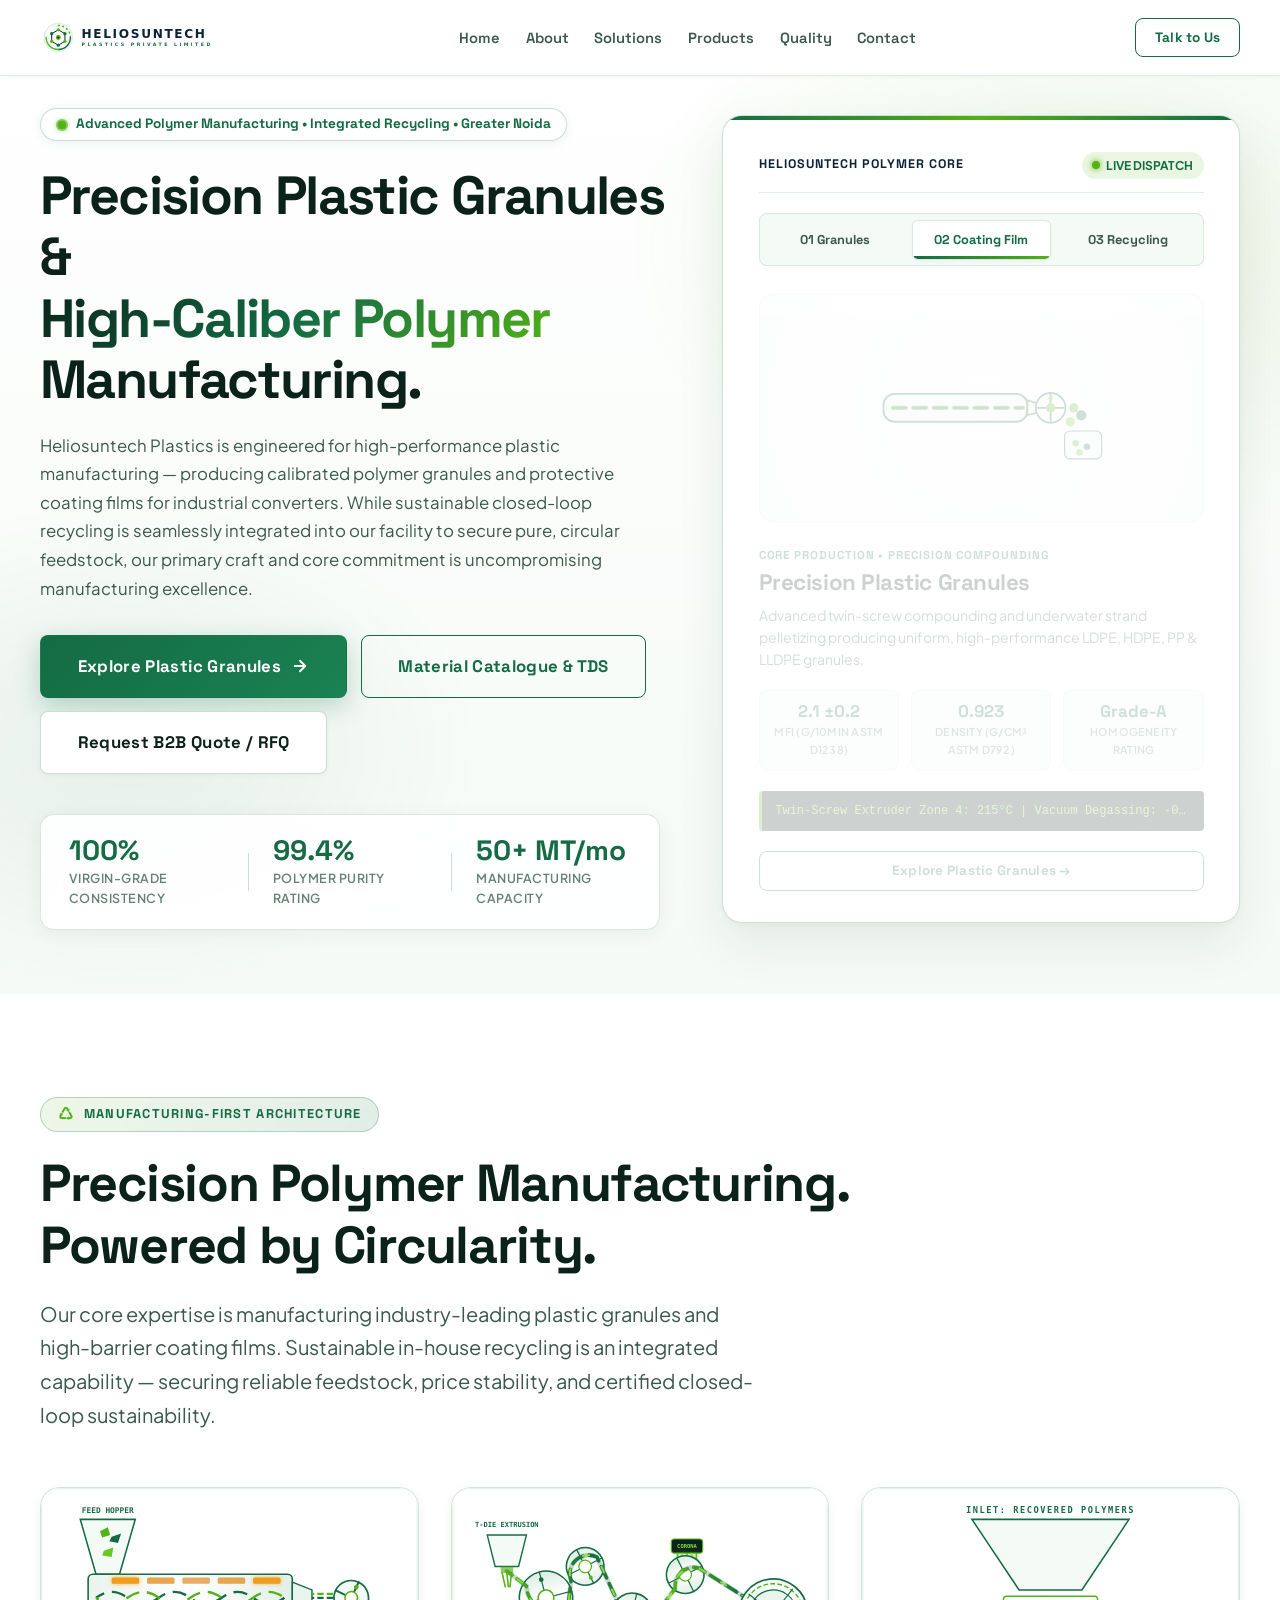
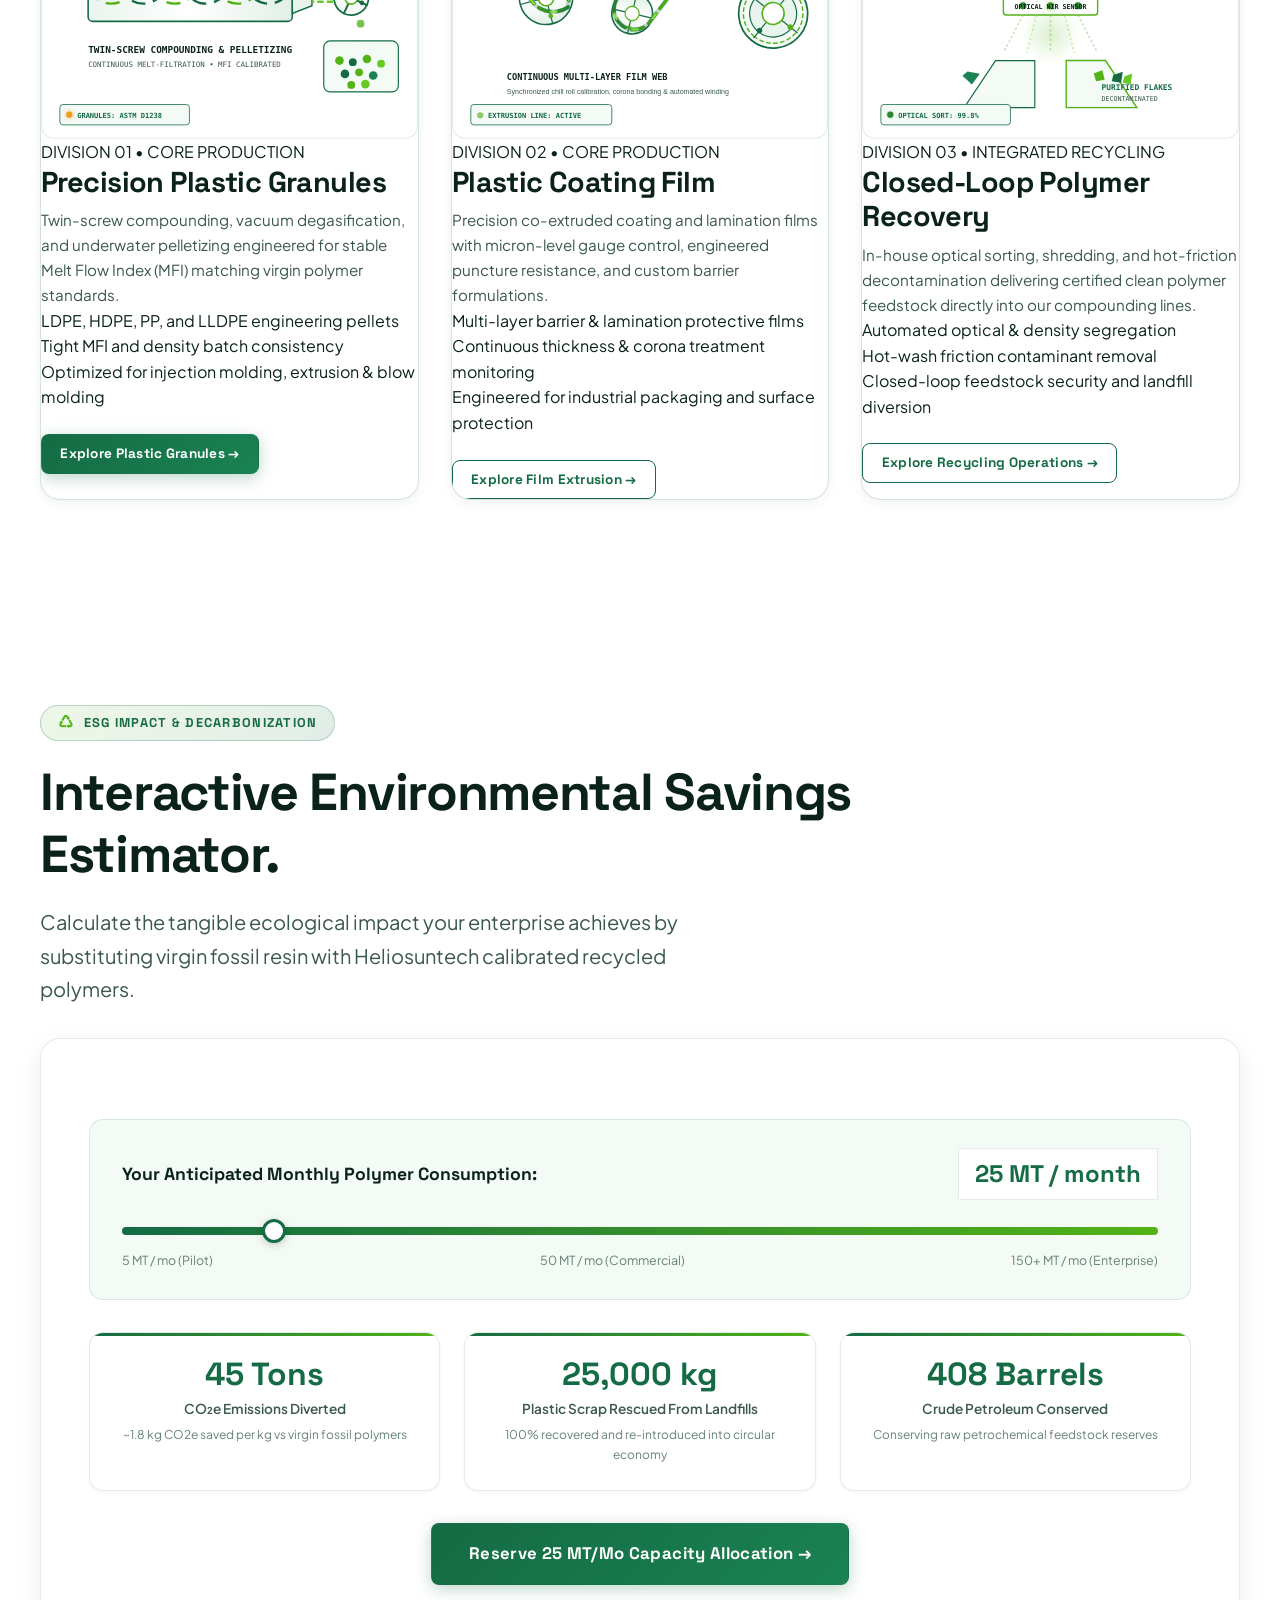
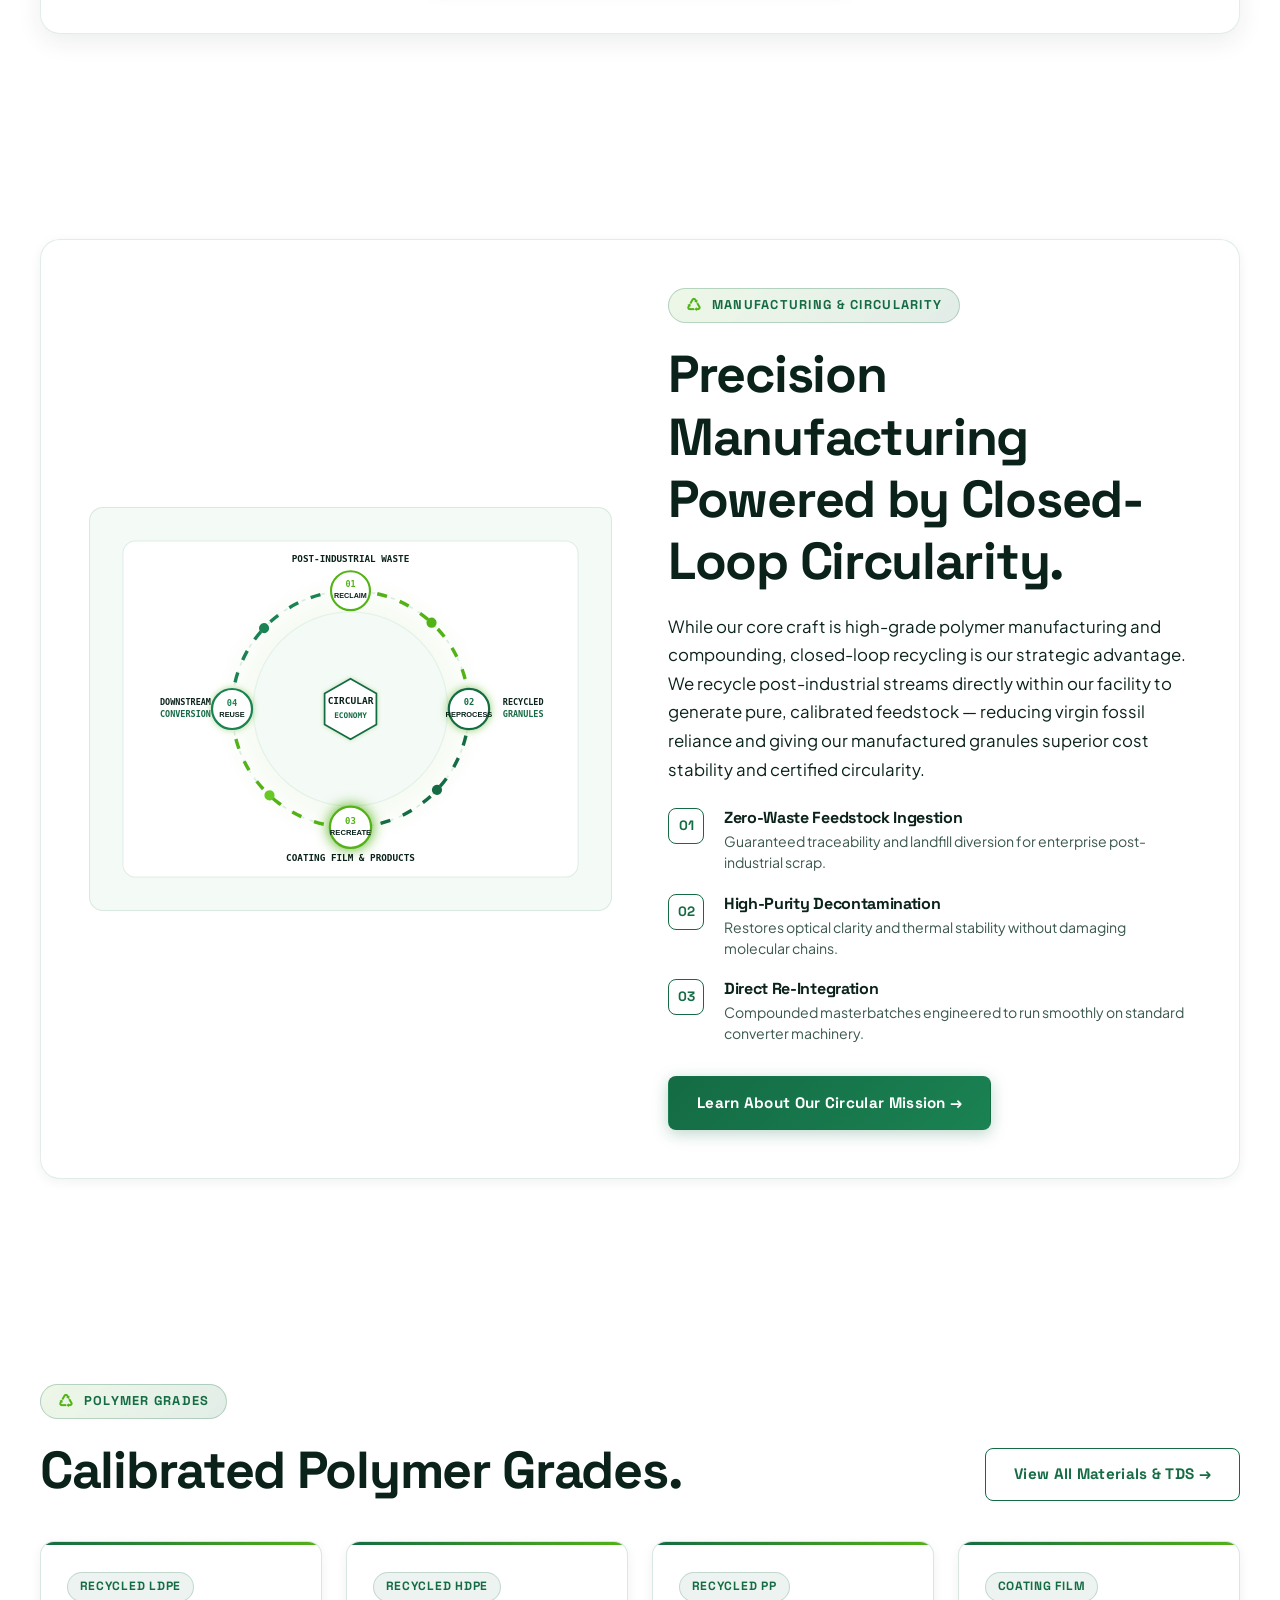
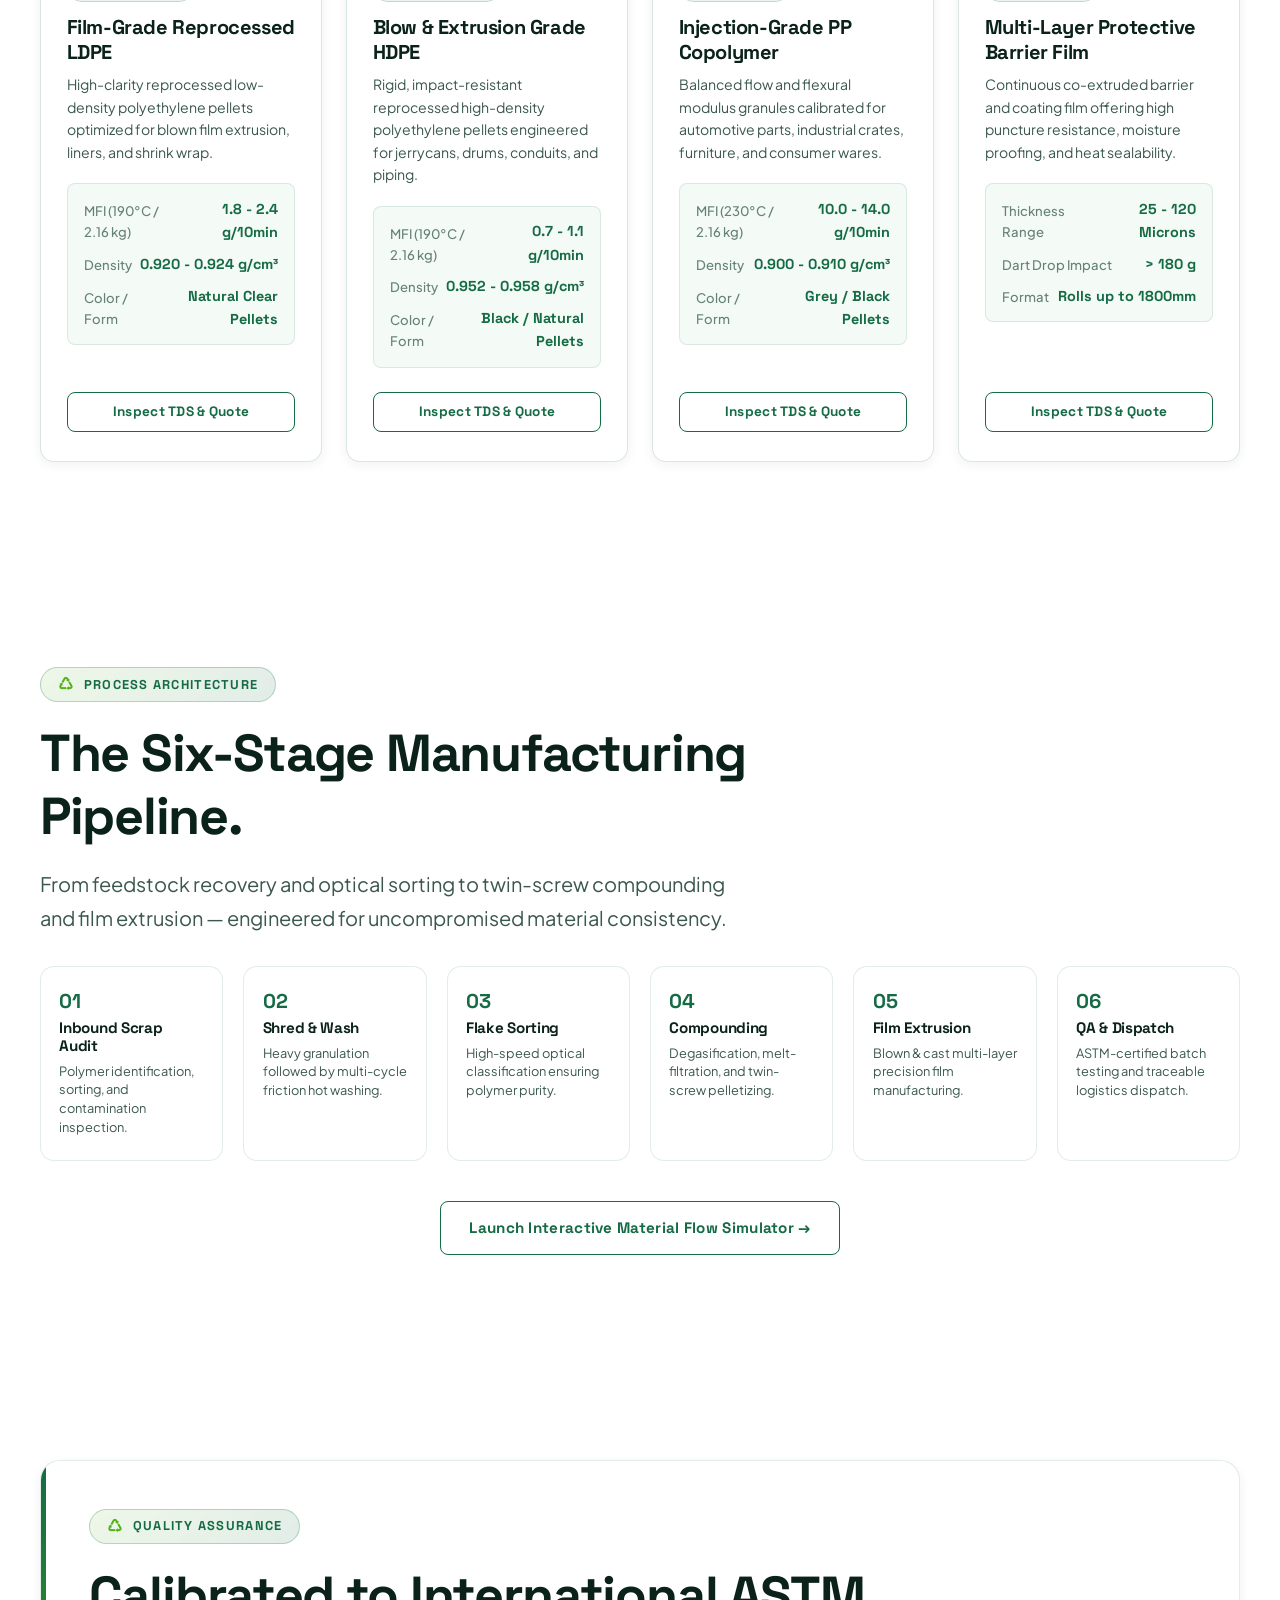
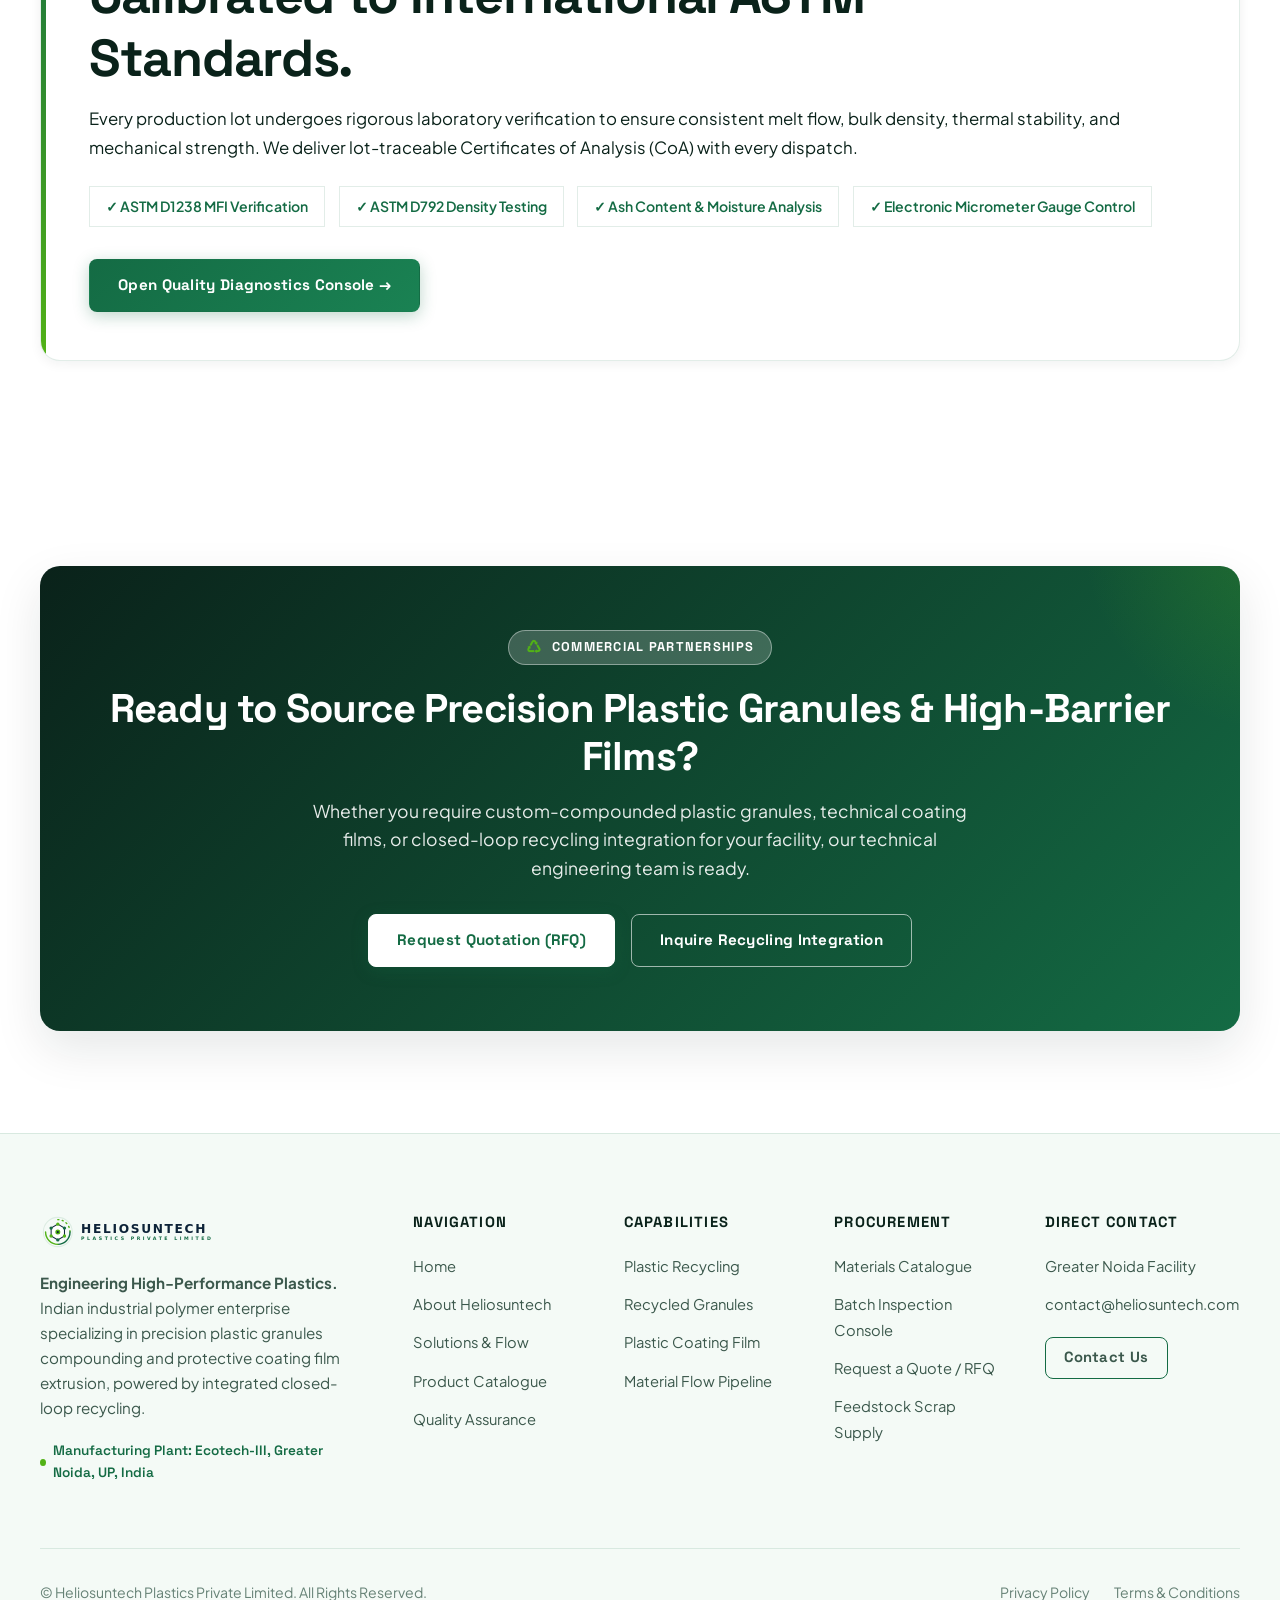
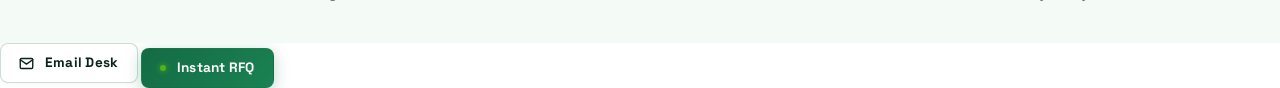
==== commit a811cdc3: "Update project code" ====
--- a/index.html
+++ b/index.html
@@ -3,11 +3,11 @@
 <head>
   <meta charset="UTF-8">
   <meta name="viewport" content="width=device-width, initial-scale=1.0">
-  <title>Heliosuntech Plastics Private Limited | Industrial Plastic Recycling &amp; Polymer Manufacturing</title>
+  <title>Heliosuntech Plastics Private Limited | Precision Plastic Granules &amp; Advanced Polymer Manufacturing</title>
   
   <!-- SEO & Social Meta Tags -->
-  <meta name="description" content="Heliosuntech Plastics Private Limited operates an integrated circular plastics manufacturing facility in Greater Noida, producing certified recycled granules and precision plastic coating films.">
-  <meta name="keywords" content="Heliosuntech Plastics, Plastic Recycling India, Recycled Plastic Granules, Plastic Coating Film, Greater Noida Ecotech III, Circular Plastics, Industrial Polymer Compounding">
+  <meta name="description" content="Heliosuntech Plastics Private Limited manufactures precision plastic granules and high-barrier coating films, enhanced by integrated closed-loop sustainable recycling in Greater Noida.">
+  <meta name="keywords" content="Plastic Granules Manufacturing, Heliosuntech Plastics, Polymer Compounding, Recycled Plastic Granules, Plastic Coating Film, Greater Noida Ecotech III, Circular Polymers, Closed-Loop Recycling">
   <meta name="author" content="Heliosuntech Plastics Private Limited">
   <meta name="robots" content="index, follow">
   <link rel="canonical" href="https://heliosuntech.com/">
@@ -15,14 +15,14 @@
   <!-- Open Graph / Facebook -->
   <meta property="og:type" content="website">
   <meta property="og:url" content="https://heliosuntech.com/">
-  <meta property="og:title" content="Heliosuntech Plastics Private Limited | Circular Polymer Manufacturing">
-  <meta property="og:description" content="Transforming industrial plastic scrap into certified recycled granules and advanced coating films.">
+  <meta property="og:title" content="Heliosuntech Plastics | Precision Plastic Granules &amp; Polymer Manufacturing">
+  <meta property="og:description" content="Manufacturing high-performance plastic granules and protective coating films, supported by an integrated closed-loop recycling ecosystem.">
   <meta property="og:image" content="assets/logo.svg">
 
   <!-- Twitter -->
   <meta property="twitter:card" content="summary_large_image">
-  <meta property="twitter:title" content="Heliosuntech Plastics Private Limited">
-  <meta property="twitter:description" content="Precision plastics recycling, calibrated granules, and multi-layer coating film manufacturing.">
+  <meta property="twitter:title" content="Heliosuntech Plastics | Plastic Granules &amp; Polymer Manufacturing">
+  <meta property="twitter:description" content="High-performance plastic granules, custom compounding, and technical coating film manufacturing with integrated recycling.">
 
   <!-- Stylesheets -->
   <link rel="stylesheet" href="css/main.css?v=3.0">
@@ -38,7 +38,7 @@
     "@context": "https://schema.org",
     "@type": "ManufacturingPlant",
     "name": "Heliosuntech Plastics Private Limited",
-    "description": "Indian circular polymer enterprise operating across Plastic Recycling, Recycled Granule Compounding, and Plastic Coating Film Extrusion.",
+    "description": "Indian industrial polymer manufacturing enterprise specializing in precision plastic granules compounding and plastic coating film extrusion, powered by integrated closed-loop recycling.",
     "address": {
       "@type": "PostalAddress",
       "streetAddress": "Udyog Kendra, Ecotech-III",
@@ -47,10 +47,11 @@
       "addressCountry": "IN"
     },
     "knowsAbout": [
-      "Plastic Recycling",
+      "Plastic Granules Manufacturing",
+      "Polymer Compounding",
+      "Plastic Coating Film Manufacturing",
       "Recycled Plastic Granules",
-      "Plastic Coating Film Manufacturing",
-      "Circular Polymer Technology",
+      "Closed-Loop Polymer Recycling",
       "Compounding Extrusion"
     ]
   }
@@ -97,7 +98,7 @@
   <div class="mobile-nav-drawer" id="mobileDrawer">
     <div class="drawer-plant-badge">
       <span class="pulse-dot"></span>
-      <span>Ecotech-III, Greater Noida &bull; Active Plant</span>
+      <span>Ecotech-III, Greater Noida &bull; Active Manufacturing Plant</span>
     </div>
     <a href="index.html" class="nav-link active">Home</a>
     <a href="about.html" class="nav-link">About</a>
@@ -131,21 +132,21 @@
                 <span class="pulse-ring"></span>
                 <span class="pulse-dot"></span>
               </span>
-              <span>Circular Operations Active &bull; Ecotech-III, Greater Noida</span>
+              <span>Advanced Polymer Manufacturing &bull; Integrated Recycling &bull; Greater Noida</span>
             </div>
 
             <h1 class="hero-main-title animate-title">
-              Transforming Plastic Scrap Into <br>
-              <span class="gradient-text">High-Caliber Polymers</span> &amp; Coating Films.
+              Precision Plastic Granules &amp; <br>
+              <span class="gradient-text">High-Caliber Polymer</span> Manufacturing.
             </h1>
 
             <p class="hero-lead-text fade-in-up" style="animation-delay: 0.2s;">
-              Heliosuntech Plastics establishes an integrated industrial recycling and manufacturing nexus — recovering valuable hydrocarbons, compounding calibrated recycled granules, and extruding high-barrier protective films for global converters.
+              Heliosuntech Plastics is engineered for high-performance plastic manufacturing — producing calibrated polymer granules and protective coating films for industrial converters. While sustainable closed-loop recycling is seamlessly integrated into our facility to secure pure, circular feedstock, our primary craft and core commitment is uncompromising manufacturing excellence.
             </p>
 
             <div class="hero-action-buttons fade-in-up" style="animation-delay: 0.3s;">
-              <a href="solutions.html" class="btn btn-primary btn-lg hero-btn-main">
-                <span>Explore 3 Divisions</span>
+              <a href="products.html?filter=granules" class="btn btn-primary btn-lg hero-btn-main">
+                <span>Explore Plastic Granules</span>
                 <svg width="18" height="18" viewBox="0 0 24 24" fill="none" stroke="currentColor" stroke-width="2.5" stroke-linecap="round" stroke-linejoin="round">
                   <line x1="5" y1="12" x2="19" y2="12"></line>
                   <polyline points="12 5 19 12 12 19"></polyline>
@@ -155,24 +156,24 @@
                 <span>Material Catalogue &amp; TDS</span>
               </a>
               <a href="contact.html" class="btn btn-secondary btn-lg">
-                <span>Get a Quote / RFQ</span>
+                <span>Request B2B Quote / RFQ</span>
               </a>
             </div>
 
             <div class="hero-metric-bar fade-in-up" style="animation-delay: 0.4s;">
               <div class="hero-metric-item">
                 <div class="hero-metric-num" data-counter="100" data-suffix="%">100%</div>
-                <div class="hero-metric-desc">Circular Recovery Focus</div>
+                <div class="hero-metric-desc">Virgin-Grade Consistency</div>
               </div>
               <div class="hero-metric-divider"></div>
               <div class="hero-metric-item">
                 <div class="hero-metric-num" data-counter="99.4" data-decimals="1" data-suffix="%">99.4%</div>
-                <div class="hero-metric-desc">Polymer Flake Purity</div>
+                <div class="hero-metric-desc">Polymer Purity Rating</div>
               </div>
               <div class="hero-metric-divider"></div>
               <div class="hero-metric-item">
                 <div class="hero-metric-num" data-counter="50" data-suffix="+ MT/mo">50+ MT/mo</div>
-                <div class="hero-metric-desc">Processing Scalability</div>
+                <div class="hero-metric-desc">Manufacturing Capacity</div>
               </div>
             </div>
           </div>
@@ -189,16 +190,16 @@
 
               <!-- Division Selector Tabs -->
               <div class="hub-tabs-row">
-                <button type="button" class="hub-tab-btn active" data-division="flakes">
-                  <span>01 Flakes</span>
-                  <span class="hub-tab-progress"></span>
-                </button>
-                <button type="button" class="hub-tab-btn" data-division="granules">
-                  <span>02 Granules</span>
+                <button type="button" class="hub-tab-btn active" data-division="granules">
+                  <span>01 Granules</span>
                   <span class="hub-tab-progress"></span>
                 </button>
                 <button type="button" class="hub-tab-btn" data-division="film">
-                  <span>03 Film Extrusion</span>
+                  <span>02 Coating Film</span>
+                  <span class="hub-tab-progress"></span>
+                </button>
+                <button type="button" class="hub-tab-btn" data-division="flakes">
+                  <span>03 Recycling</span>
                   <span class="hub-tab-progress"></span>
                 </button>
               </div>
@@ -210,37 +211,37 @@
 
               <!-- Division Details Content -->
               <div class="hub-details-body" id="hubDetailsBody">
-                <div class="hub-division-badge" id="hubDivisionBadge">DIVISION 01 • RAW SCRAP TO FLAKES</div>
-                <h3 class="hub-division-title" id="hubDivisionTitle">High-Purity Recycled Flakes</h3>
+                <div class="hub-division-badge" id="hubDivisionBadge">CORE PRODUCTION • PRECISION COMPOUNDING</div>
+                <h3 class="hub-division-title" id="hubDivisionTitle">Precision Plastic Granules</h3>
                 <p class="hub-division-desc" id="hubDivisionDesc">
-                  High-speed automated optical sorting, granulating, and hot-friction decontamination preserving baseline hydrocarbon integrity.
+                  Advanced twin-screw compounding and underwater strand pelletizing producing uniform, high-performance LDPE, HDPE, PP &amp; LLDPE granules.
                 </p>
 
                 <!-- Live Spec Badges -->
                 <div class="hub-specs-grid">
                   <div class="hub-spec-box">
-                    <div class="hub-spec-val" id="hubSpecAVal">99.8%</div>
-                    <div class="hub-spec-lbl" id="hubSpecALbl">Polymer Purity</div>
+                    <div class="hub-spec-val" id="hubSpecAVal">2.1 ±0.2</div>
+                    <div class="hub-spec-lbl" id="hubSpecALbl">MFI (g/10min)</div>
                   </div>
                   <div class="hub-spec-box">
-                    <div class="hub-spec-val" id="hubSpecBVal">&lt; 0.05%</div>
-                    <div class="hub-spec-lbl" id="hubSpecBLbl">Moisture Residual</div>
+                    <div class="hub-spec-val" id="hubSpecBVal">0.923</div>
+                    <div class="hub-spec-lbl" id="hubSpecBLbl">Density (g/cm³)</div>
                   </div>
                   <div class="hub-spec-box">
-                    <div class="hub-spec-val" id="hubSpecCVal">100%</div>
-                    <div class="hub-spec-lbl" id="hubSpecCLbl">Traceable Origin</div>
+                    <div class="hub-spec-val" id="hubSpecCVal">Grade-A</div>
+                    <div class="hub-spec-lbl" id="hubSpecCLbl">Homogeneity Rating</div>
                   </div>
                 </div>
 
                 <!-- Monospace Live Telemetry Strip -->
                 <div class="hub-telemetry-strip" id="hubTelemetryText">
-                  Optical Laser Segregation: ACTIVE | Friction Washer: 85°C | Cross-Contamination: 0.00%
+                  Twin-Screw Extruder Zone 4: 215°C | Vacuum Degassing: -0.92 Bar | Pelletizer Speed: 1,420 RPM
                 </div>
 
                 <!-- Action Link -->
                 <div class="hub-action-row">
-                  <a href="solutions.html#recycling" class="btn btn-outline-accent btn-sm" id="hubCtaBtn" style="width: 100%; text-align: center;">
-                    Explore Recycling Division &rarr;
+                  <a href="products.html?filter=granules" class="btn btn-outline-accent btn-sm" id="hubCtaBtn" style="width: 100%; text-align: center;">
+                    Explore Plastic Granules &rarr;
                   </a>
                 </div>
               </div>
@@ -255,80 +256,80 @@
          ========================================================================= -->
     <section class="section bg-light" id="verticals">
       <div class="container">
-        <div class="section-tag">Core Operating Verticals</div>
-        <h2 class="section-title">End-to-End Plastics Engineering &amp; Recycling.</h2>
+        <div class="section-tag">Manufacturing-First Architecture</div>
+        <h2 class="section-title">Precision Polymer Manufacturing. Powered by Circularity.</h2>
         <p class="section-subtitle">
-          Three synchronized divisions bridging raw industrial waste recovery and precision polymer manufacturing.
+          Our core expertise is manufacturing industry-leading plastic granules and high-barrier coating films. Sustainable in-house recycling is an integrated capability — securing reliable feedstock, price stability, and certified closed-loop sustainability.
         </p>
 
         <div class="verticals-grid stagger-container reveal-on-scroll">
-          <!-- Division 1: Recycling -->
+          <!-- Division 1: Granules Compounding (Core Manufacturing) -->
           <div class="vertical-card interactive-tilt">
             <div class="vertical-diagram-wrapper">
-              <img src="assets/diagrams/recycling-flakes.svg" alt="Plastic Recycling &amp; Flakes" class="vertical-svg" width="100%" height="220" loading="lazy">
+              <img src="assets/diagrams/granules-pellets.svg" alt="Precision Plastic Granules" class="vertical-svg" width="100%" height="220" loading="lazy">
             </div>
             <div class="vertical-body">
-              <div class="vertical-tag">DIVISION 01</div>
-              <h3 class="vertical-title">Plastic Recycling &amp; Flakes</h3>
-              <p class="vertical-desc">
-                High-capacity scrap sorting, optical segregation, shredding, and multi-stage washing converting post-industrial polymers into certified clean flakes.
-              </p>
-              <ul class="vertical-list">
-                <li>Automated optical &amp; density segregation</li>
-                <li>Hot-wash friction contaminant removal</li>
-                <li>Preserves fundamental hydrocarbon molecular chains</li>
-              </ul>
-              <div style="margin-top: 1.5rem;">
-                <a href="solutions.html#recycling" class="btn btn-outline-accent btn-sm">
-                  Explore Recycling Division &rarr;
-                </a>
-              </div>
-            </div>
-          </div>
-
-          <!-- Division 2: Granules -->
-          <div class="vertical-card interactive-tilt">
-            <div class="vertical-diagram-wrapper">
-              <img src="assets/diagrams/granules-pellets.svg" alt="Recycled Plastic Granules" class="vertical-svg" width="100%" height="220" loading="lazy">
-            </div>
-            <div class="vertical-body">
-              <div class="vertical-tag">DIVISION 02</div>
-              <h3 class="vertical-title">Recycled Plastic Granules</h3>
+              <div class="vertical-tag">DIVISION 01 &bull; CORE PRODUCTION</div>
+              <h3 class="vertical-title">Precision Plastic Granules</h3>
               <p class="vertical-desc">
                 Twin-screw compounding, vacuum degasification, and underwater pelletizing engineered for stable Melt Flow Index (MFI) matching virgin polymer standards.
               </p>
               <ul class="vertical-list">
-                <li>LDPE, HDPE, PP, and LLDPE pellets</li>
+                <li>LDPE, HDPE, PP, and LLDPE engineering pellets</li>
                 <li>Tight MFI and density batch consistency</li>
                 <li>Optimized for injection molding, extrusion &amp; blow molding</li>
               </ul>
               <div style="margin-top: 1.5rem;">
-                <a href="solutions.html#granules" class="btn btn-outline-accent btn-sm">
-                  Explore Granules Compounding &rarr;
+                <a href="products.html?filter=granules" class="btn btn-primary btn-sm">
+                  Explore Plastic Granules &rarr;
                 </a>
               </div>
             </div>
           </div>
 
-          <!-- Division 3: Film -->
+          <!-- Division 2: Coating Film (Core Manufacturing) -->
           <div class="vertical-card interactive-tilt">
             <div class="vertical-diagram-wrapper">
               <img src="assets/diagrams/film-extrusion.svg" alt="Plastic Coating Film Manufacturing" class="vertical-svg" width="100%" height="220" loading="lazy">
             </div>
             <div class="vertical-body">
-              <div class="vertical-tag">DIVISION 03</div>
+              <div class="vertical-tag">DIVISION 02 &bull; CORE PRODUCTION</div>
               <h3 class="vertical-title">Plastic Coating Film</h3>
               <p class="vertical-desc">
                 Precision co-extruded coating and lamination films with micron-level gauge control, engineered puncture resistance, and custom barrier formulations.
               </p>
               <ul class="vertical-list">
-                <li>Multi-layer barrier &amp; lamination films</li>
+                <li>Multi-layer barrier &amp; lamination protective films</li>
                 <li>Continuous thickness &amp; corona treatment monitoring</li>
                 <li>Engineered for industrial packaging and surface protection</li>
               </ul>
               <div style="margin-top: 1.5rem;">
-                <a href="solutions.html#film" class="btn btn-outline-accent btn-sm">
+                <a href="products.html?filter=films" class="btn btn-outline-accent btn-sm">
                   Explore Film Extrusion &rarr;
+                </a>
+              </div>
+            </div>
+          </div>
+
+          <!-- Division 3: Integrated Recycling -->
+          <div class="vertical-card interactive-tilt">
+            <div class="vertical-diagram-wrapper">
+              <img src="assets/diagrams/recycling-flakes.svg" alt="Integrated Polymer Recycling" class="vertical-svg" width="100%" height="220" loading="lazy">
+            </div>
+            <div class="vertical-body">
+              <div class="vertical-tag">DIVISION 03 &bull; INTEGRATED RECYCLING</div>
+              <h3 class="vertical-title">Closed-Loop Polymer Recovery</h3>
+              <p class="vertical-desc">
+                In-house optical sorting, shredding, and hot-friction decontamination delivering certified clean polymer feedstock directly into our compounding lines.
+              </p>
+              <ul class="vertical-list">
+                <li>Automated optical &amp; density segregation</li>
+                <li>Hot-wash friction contaminant removal</li>
+                <li>Closed-loop feedstock security and landfill diversion</li>
+              </ul>
+              <div style="margin-top: 1.5rem;">
+                <a href="solutions.html#recycling" class="btn btn-outline-accent btn-sm">
+                  Explore Recycling Operations &rarr;
                 </a>
               </div>
             </div>
@@ -400,10 +401,10 @@
             <img src="assets/diagrams/circular-loop.svg" alt="Closed Loop Circular Model" class="diagram-img" width="100%" height="auto" loading="lazy">
           </div>
           <div class="circular-text-box">
-            <div class="section-tag">Circularity &amp; Upcycling</div>
-            <h2 class="section-title" style="text-align: left;">Closing the Industrial Polymer Loop.</h2>
+            <div class="section-tag">Manufacturing &amp; Circularity</div>
+            <h2 class="section-title" style="text-align: left;">Precision Manufacturing Powered by Closed-Loop Circularity.</h2>
             <p style="color: var(--color-text-secondary); margin-bottom: 1.5rem; line-height: 1.7;">
-              Industrial plastics should never follow a linear throwaway path. Heliosuntech Plastics provides a closed-loop platform that collects scrap, regenerates pure hydrocarbon polymers, and reintroduces them directly into manufacturing converters.
+              While our core craft is high-grade polymer manufacturing and compounding, closed-loop recycling is our strategic advantage. We recycle post-industrial streams directly within our facility to generate pure, calibrated feedstock — reducing virgin fossil reliance and giving our manufactured granules superior cost stability and certified circularity.
             </p>
 
             <div class="circular-pillars">
@@ -561,9 +562,9 @@
     <section class="section bg-light" id="process-preview">
       <div class="container">
         <div class="section-tag">Process Architecture</div>
-        <h2 class="section-title">The Six-Stage Transformation Pipeline.</h2>
+        <h2 class="section-title">The Six-Stage Manufacturing Pipeline.</h2>
         <p class="section-subtitle">
-          Rigorous industrial stages turning raw plastic scrap into certified high-grade output.
+          From feedstock recovery and optical sorting to twin-screw compounding and film extrusion — engineered for uncompromised material consistency.
         </p>
 
         <div class="flow-pipeline-grid reveal-on-scroll">
@@ -647,17 +648,17 @@
             Commercial Partnerships
           </div>
           <h2 style="font-size: clamp(1.8rem, 3.5vw, 2.5rem); font-weight: 800; color: #ffffff; margin-bottom: 1rem;">
-            Ready to Secure High-Consistency Circular Polymers?
+            Ready to Source Precision Plastic Granules &amp; High-Barrier Films?
           </h2>
           <p style="font-size: 1.1rem; color: rgba(255, 255, 255, 0.9); max-width: 680px; margin: 0 auto 2rem; line-height: 1.6;">
-            Whether you require custom-compounded recycled granules, high-barrier coating films, or an ethical recycling partner for your manufacturing scrap, our technical engineering team is ready.
+            Whether you require custom-compounded plastic granules, technical coating films, or closed-loop recycling integration for your facility, our technical engineering team is ready.
           </p>
           <div style="display: flex; gap: 1rem; justify-content: center; flex-wrap: wrap;">
-            <a href="contact.html" class="btn btn-primary" style="background: #ffffff; color: var(--color-forest); border-color: #ffffff; font-weight: 700;">
+            <a href="contact.html" class="btn btn-primary" style="background: #ffffff; color: var(--accent-emerald); border-color: #ffffff; font-weight: 700;">
               Request Quotation (RFQ)
             </a>
             <a href="contact.html" class="btn btn-outline-accent" style="color: #ffffff; border-color: rgba(255, 255, 255, 0.6);">
-              Supply Feedstock Scrap
+              Inquire Recycling Integration
             </a>
           </div>
         </div>
@@ -674,8 +675,8 @@
         <div class="footer-brand">
           <img src="assets/logo.svg" alt="Heliosuntech Plastics" width="200" height="38" class="footer-logo">
           <p>
-            <strong>Engineering the Next Generation of Plastics.</strong><br>
-            Indian plastics manufacturing and recycling enterprise operating across Plastic Recycling, Recycled Granules, and Coating Films.
+            <strong>Engineering High-Performance Plastics.</strong><br>
+            Indian industrial polymer enterprise specializing in precision plastic granules compounding and protective coating film extrusion, powered by integrated closed-loop recycling.
           </p>
           <div class="footer-contact-info">
             <span style="display: inline-flex; align-items: center; gap: 0.45rem; font-size: 0.85rem; color: var(--accent-emerald); font-family: var(--font-display); font-weight: 600;">
@@ -754,9 +755,9 @@
   </div>
 
   <!-- Scripts -->
-  <script src="js/animations.js?v=2.1"></script>
-  <script src="js/particles.js?v=2.1"></script>
-  <script src="js/heroHub.js?v=2.1"></script>
-  <script src="js/app.js?v=2.1"></script>
+  <script src="js/animations.js?v=3.0"></script>
+  <script src="js/particles.js?v=3.0"></script>
+  <script src="js/heroHub.js?v=3.0"></script>
+  <script src="js/app.js?v=3.0"></script>
 </body>
 </html>
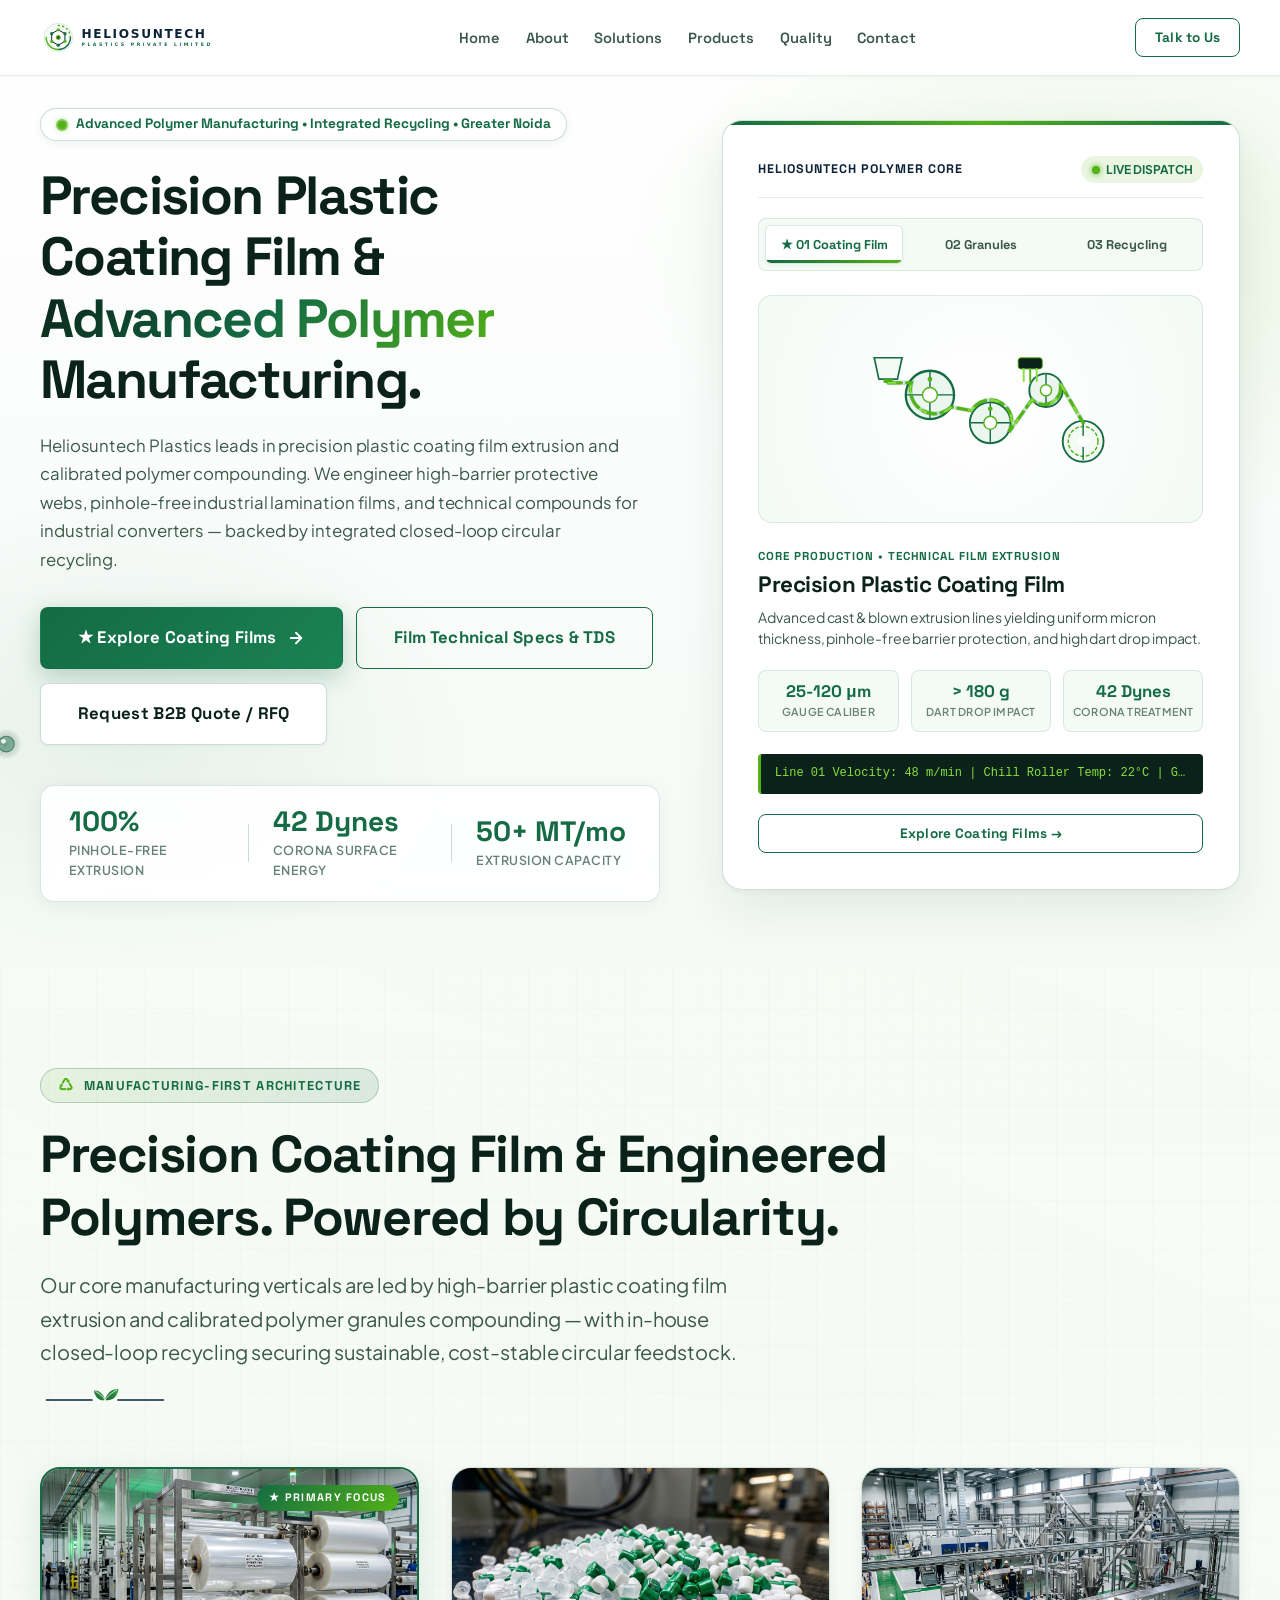
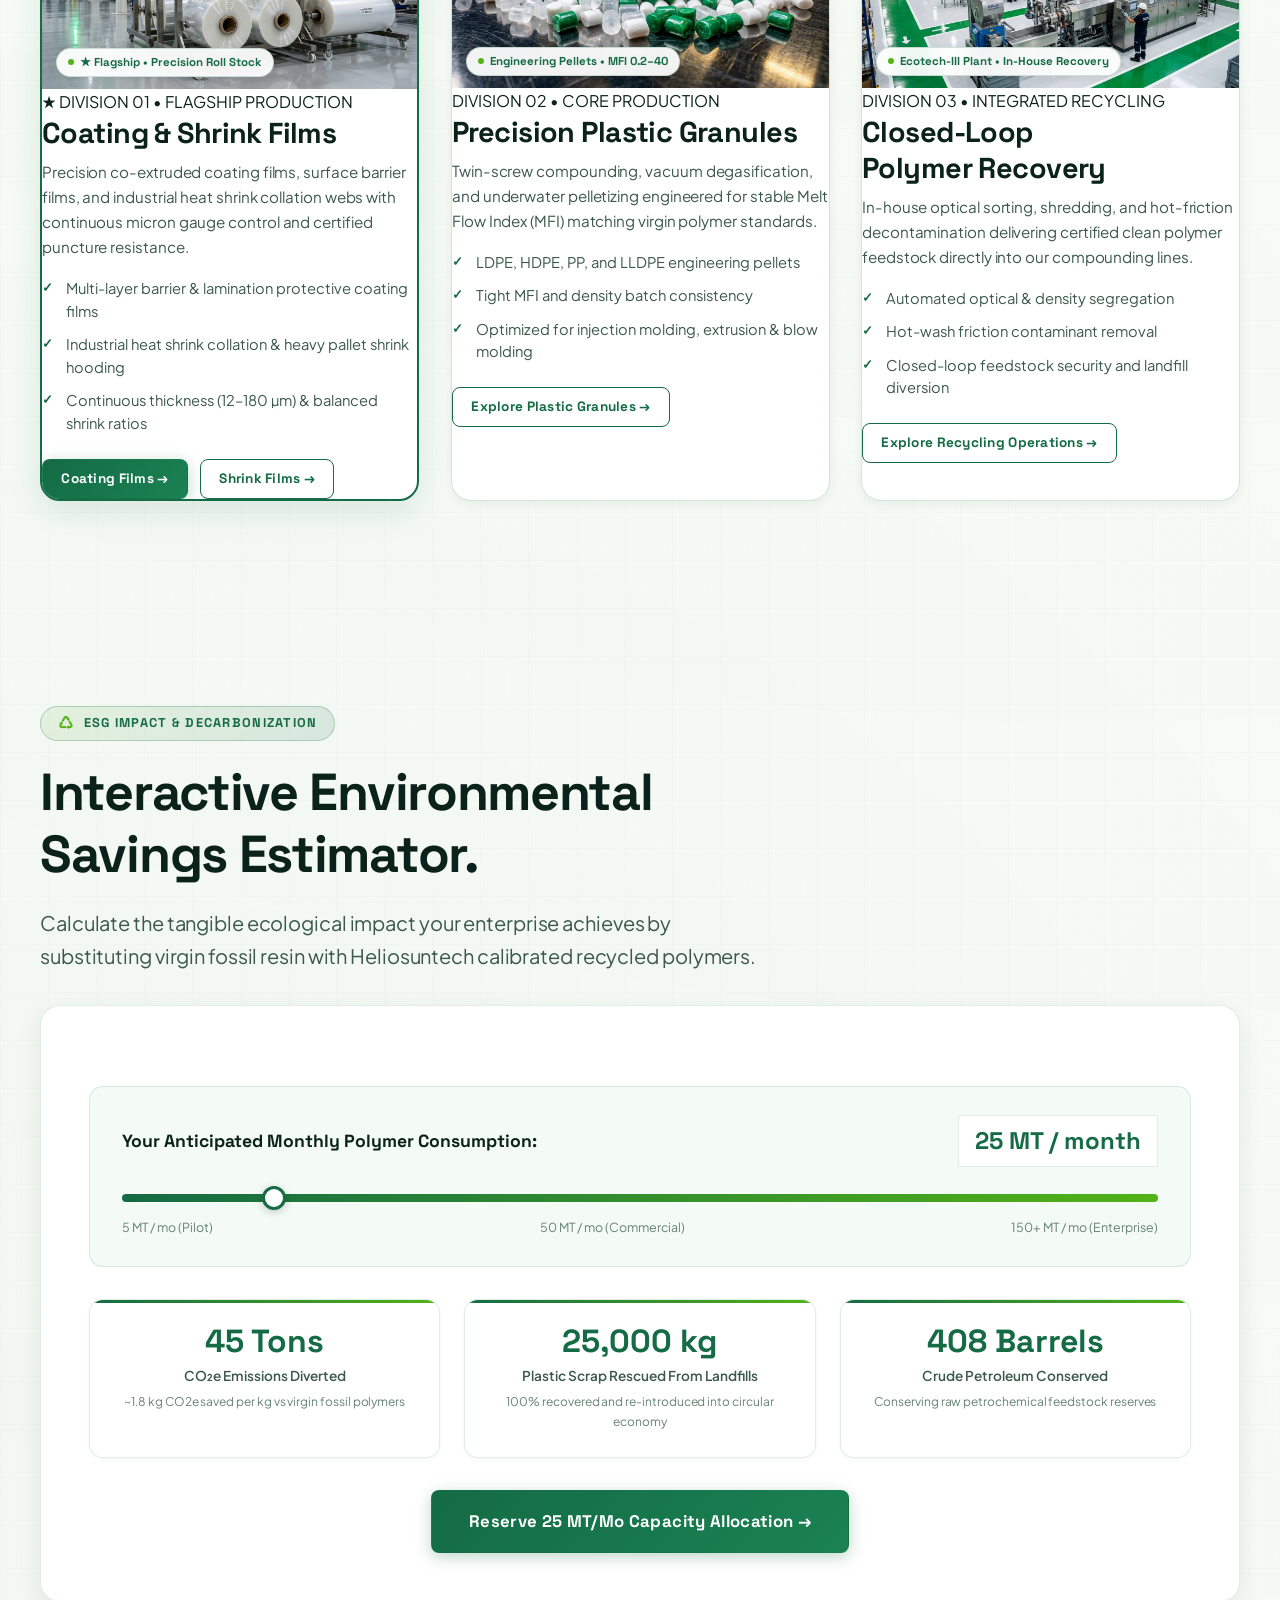
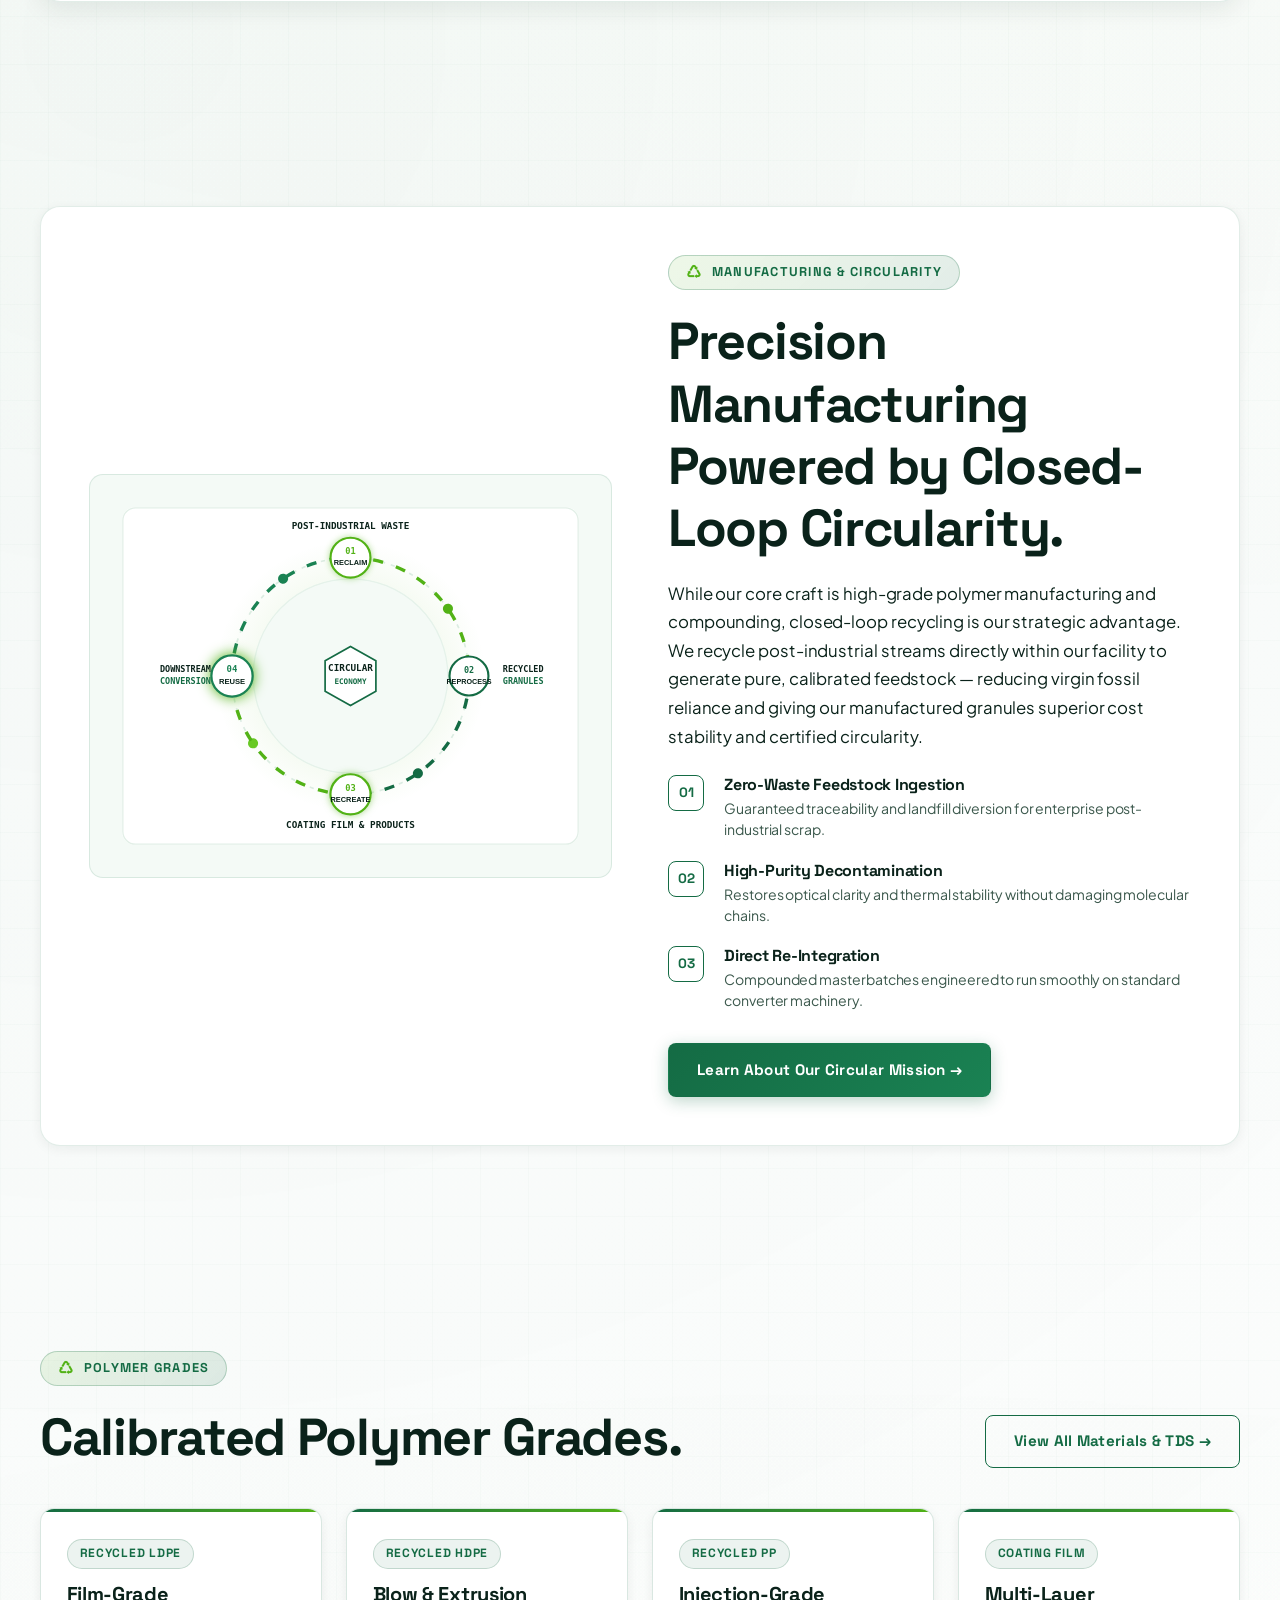
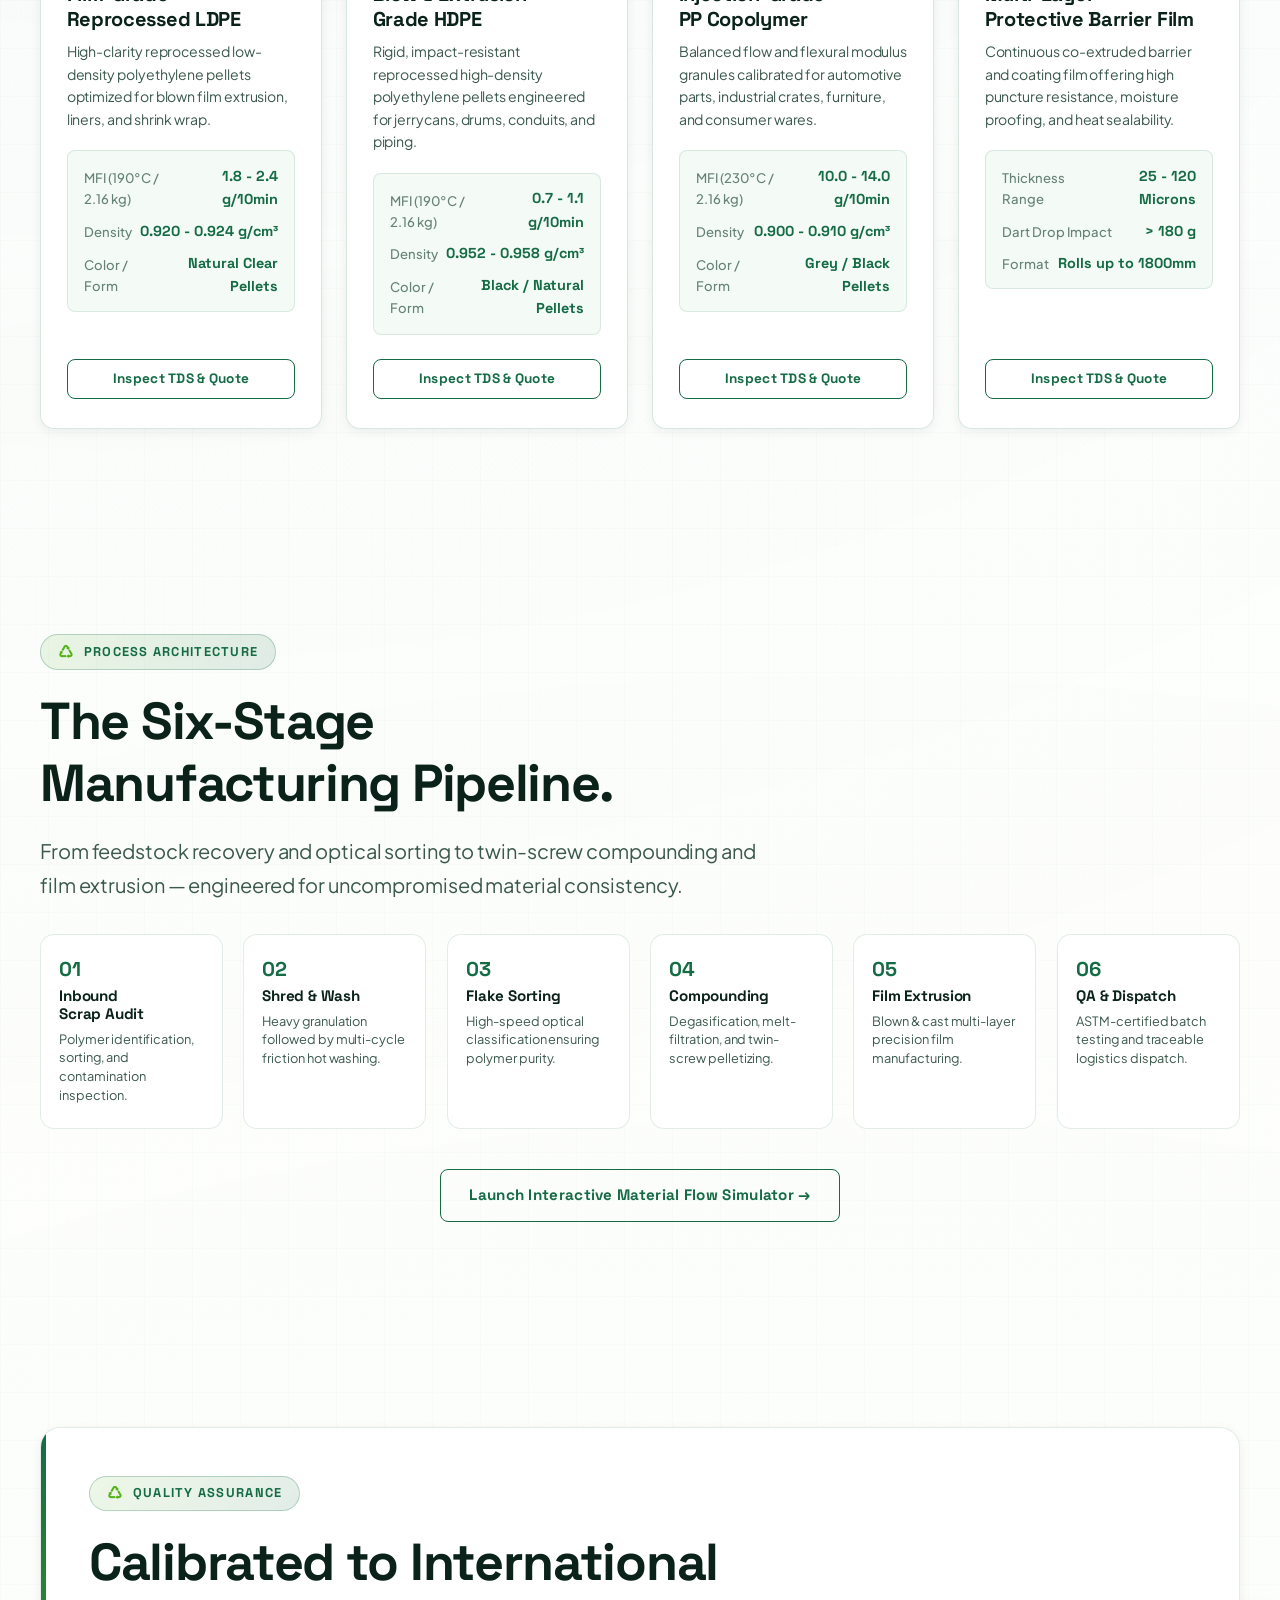
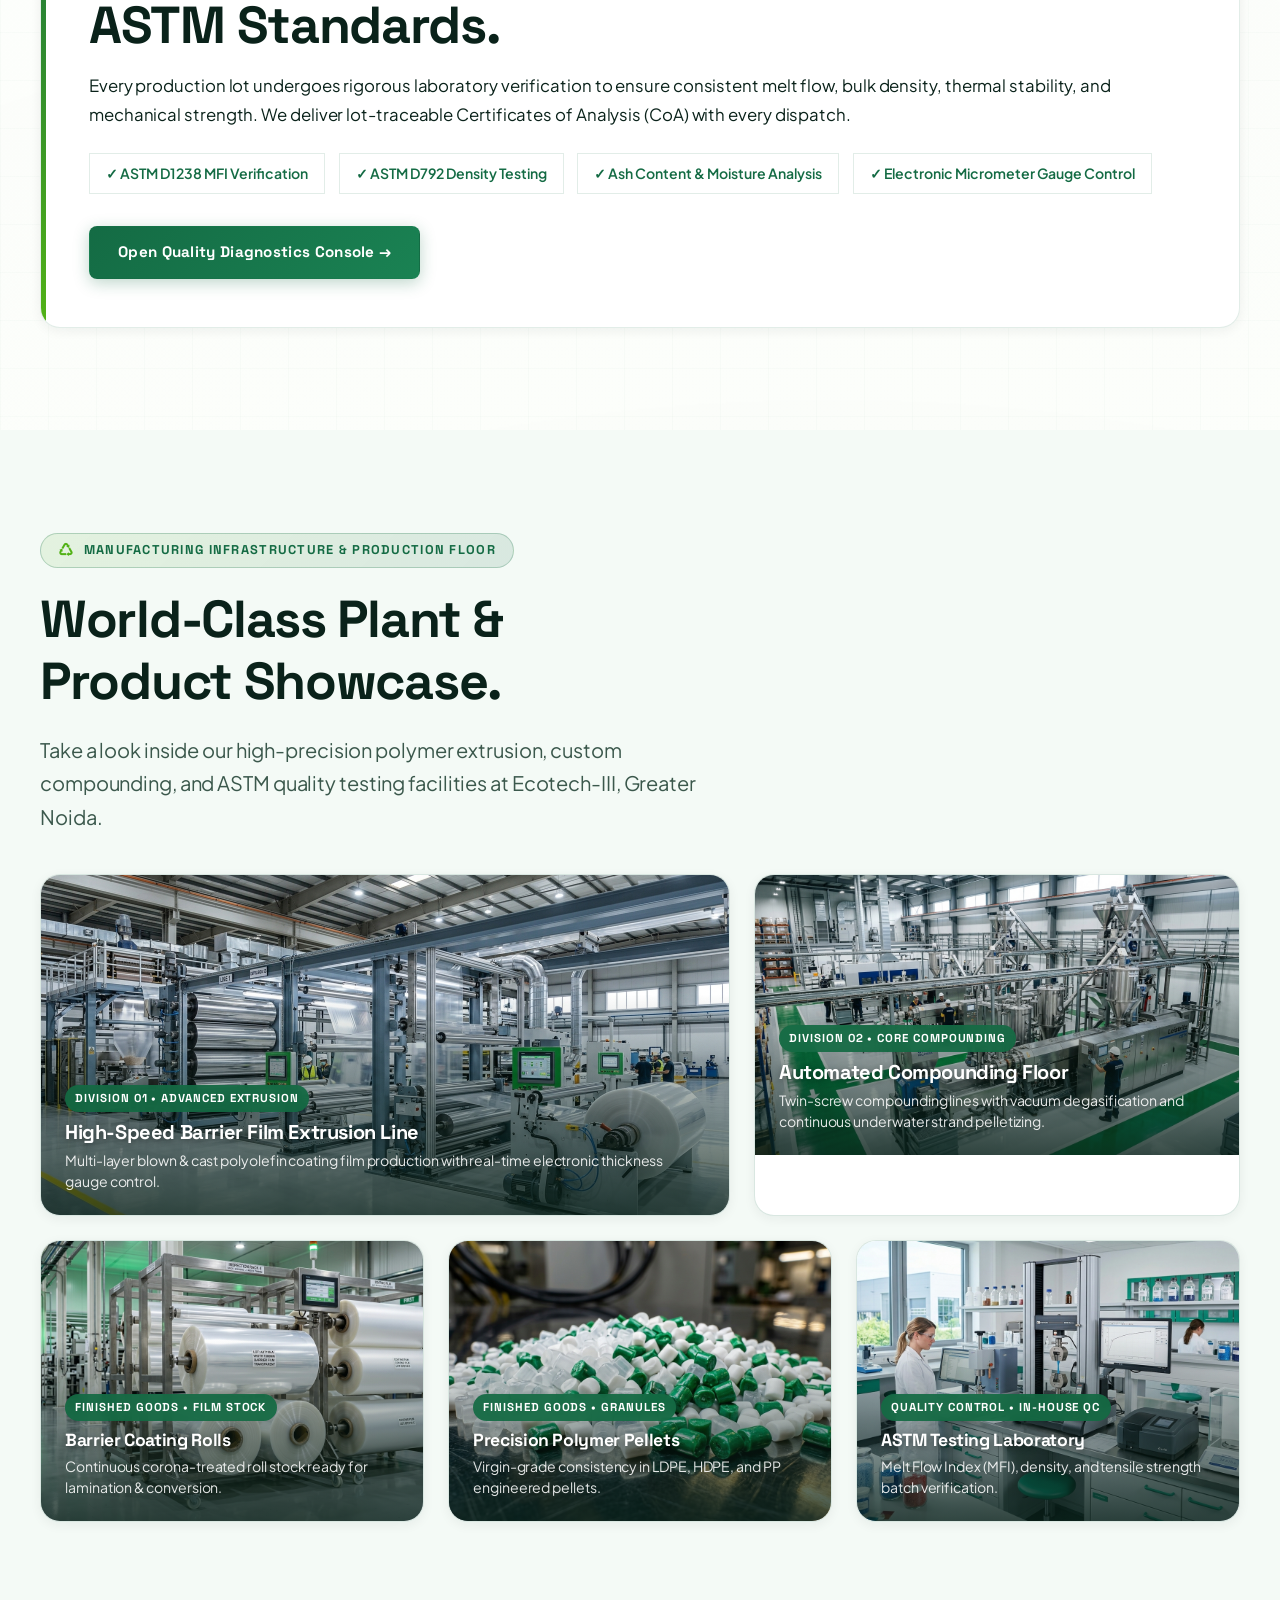
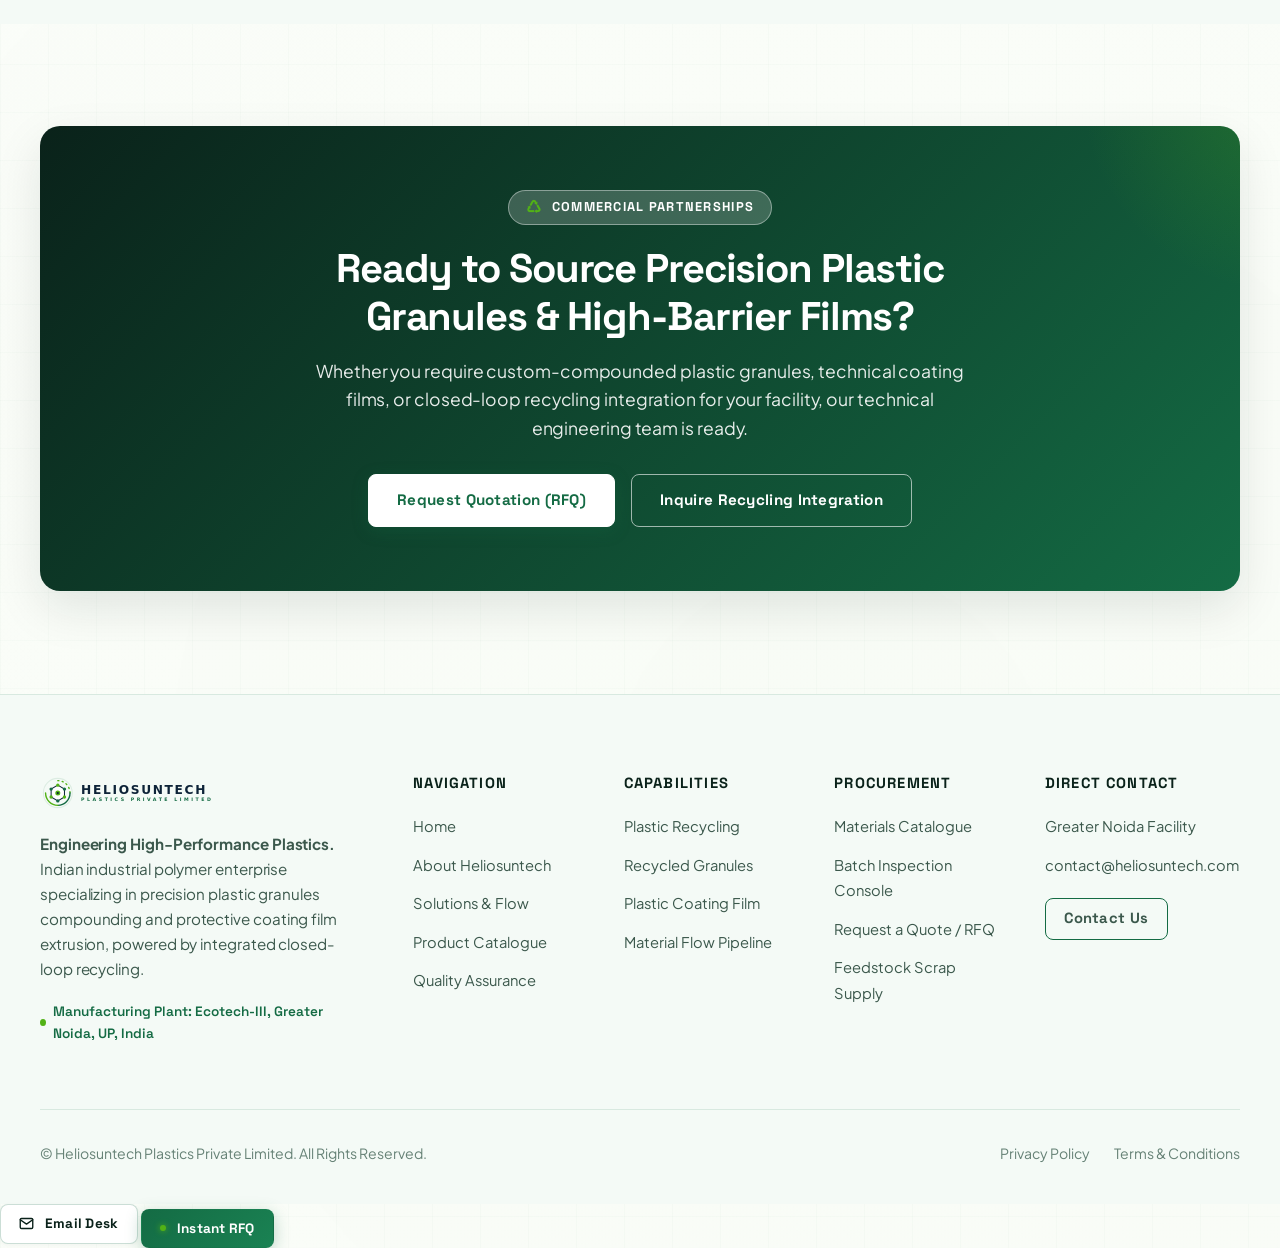
==== commit f40a1046: "Update project code" ====
--- a/index.html
+++ b/index.html
@@ -24,13 +24,18 @@
   <meta property="twitter:title" content="Heliosuntech Plastics | Plastic Granules &amp; Polymer Manufacturing">
   <meta property="twitter:description" content="High-performance plastic granules, custom compounding, and technical coating film manufacturing with integrated recycling.">
 
+  <!-- Google Fonts -->
+  <link rel="preconnect" href="https://fonts.googleapis.com">
+  <link rel="preconnect" href="https://fonts.gstatic.com" crossorigin>
+  <link rel="stylesheet" href="https://fonts.googleapis.com/css2?family=Plus+Jakarta+Sans:wght@300;400;500;600;700;800&family=Space+Grotesk:wght@400;500;600;700;800&display=swap">
+
   <!-- Stylesheets -->
   <link rel="stylesheet" href="css/main.css?v=3.0">
   <link rel="stylesheet" href="css/components.css?v=3.0">
   <link rel="stylesheet" href="css/animations.css?v=3.0">
 
   <!-- Favicon -->
-  <link rel="icon" type="image/svg+xml" href="assets/logo.svg">
+  <link rel="icon" type="image/svg+xml" href="assets/logo-icon.svg">
 
   <!-- Structured Data / JSON-LD -->
   <script type="application/ld+json">
@@ -136,24 +141,24 @@
             </div>
 
             <h1 class="hero-main-title animate-title">
-              Precision Plastic Granules &amp; <br>
-              <span class="gradient-text">High-Caliber Polymer</span> Manufacturing.
+              Precision Plastic Coating Film &amp; <br>
+              <span class="gradient-text">Advanced Polymer</span> Manufacturing.
             </h1>
 
             <p class="hero-lead-text fade-in-up" style="animation-delay: 0.2s;">
-              Heliosuntech Plastics is engineered for high-performance plastic manufacturing — producing calibrated polymer granules and protective coating films for industrial converters. While sustainable closed-loop recycling is seamlessly integrated into our facility to secure pure, circular feedstock, our primary craft and core commitment is uncompromising manufacturing excellence.
+              Heliosuntech Plastics leads in precision plastic coating film extrusion and calibrated polymer compounding. We engineer high-barrier protective webs, pinhole-free industrial lamination films, and technical compounds for industrial converters — backed by integrated closed-loop circular recycling.
             </p>
 
             <div class="hero-action-buttons fade-in-up" style="animation-delay: 0.3s;">
-              <a href="products.html?filter=granules" class="btn btn-primary btn-lg hero-btn-main">
-                <span>Explore Plastic Granules</span>
+              <a href="products.html?filter=films" class="btn btn-primary btn-lg hero-btn-main">
+                <span>★ Explore Coating Films</span>
                 <svg width="18" height="18" viewBox="0 0 24 24" fill="none" stroke="currentColor" stroke-width="2.5" stroke-linecap="round" stroke-linejoin="round">
                   <line x1="5" y1="12" x2="19" y2="12"></line>
                   <polyline points="12 5 19 12 12 19"></polyline>
                 </svg>
               </a>
-              <a href="products.html" class="btn btn-outline-accent btn-lg">
-                <span>Material Catalogue &amp; TDS</span>
+              <a href="solutions.html#film-showcase" class="btn btn-outline-accent btn-lg">
+                <span>Film Technical Specs &amp; TDS</span>
               </a>
               <a href="contact.html" class="btn btn-secondary btn-lg">
                 <span>Request B2B Quote / RFQ</span>
@@ -163,17 +168,17 @@
             <div class="hero-metric-bar fade-in-up" style="animation-delay: 0.4s;">
               <div class="hero-metric-item">
                 <div class="hero-metric-num" data-counter="100" data-suffix="%">100%</div>
-                <div class="hero-metric-desc">Virgin-Grade Consistency</div>
+                <div class="hero-metric-desc">Pinhole-Free Extrusion</div>
               </div>
               <div class="hero-metric-divider"></div>
               <div class="hero-metric-item">
-                <div class="hero-metric-num" data-counter="99.4" data-decimals="1" data-suffix="%">99.4%</div>
-                <div class="hero-metric-desc">Polymer Purity Rating</div>
+                <div class="hero-metric-num" data-counter="42" data-suffix=" Dynes">42 Dynes</div>
+                <div class="hero-metric-desc">Corona Surface Energy</div>
               </div>
               <div class="hero-metric-divider"></div>
               <div class="hero-metric-item">
                 <div class="hero-metric-num" data-counter="50" data-suffix="+ MT/mo">50+ MT/mo</div>
-                <div class="hero-metric-desc">Manufacturing Capacity</div>
+                <div class="hero-metric-desc">Extrusion Capacity</div>
               </div>
             </div>
           </div>
@@ -190,12 +195,12 @@
 
               <!-- Division Selector Tabs -->
               <div class="hub-tabs-row">
-                <button type="button" class="hub-tab-btn active" data-division="granules">
-                  <span>01 Granules</span>
+                <button type="button" class="hub-tab-btn active" data-division="film">
+                  <span>★ 01 Coating Film</span>
                   <span class="hub-tab-progress"></span>
                 </button>
-                <button type="button" class="hub-tab-btn" data-division="film">
-                  <span>02 Coating Film</span>
+                <button type="button" class="hub-tab-btn" data-division="granules">
+                  <span>02 Granules</span>
                   <span class="hub-tab-progress"></span>
                 </button>
                 <button type="button" class="hub-tab-btn" data-division="flakes">
@@ -211,37 +216,37 @@
 
               <!-- Division Details Content -->
               <div class="hub-details-body" id="hubDetailsBody">
-                <div class="hub-division-badge" id="hubDivisionBadge">CORE PRODUCTION • PRECISION COMPOUNDING</div>
-                <h3 class="hub-division-title" id="hubDivisionTitle">Precision Plastic Granules</h3>
+                <div class="hub-division-badge" id="hubDivisionBadge">FLAGSHIP PRODUCTION • TECHNICAL FILM EXTRUSION</div>
+                <h3 class="hub-division-title" id="hubDivisionTitle">Precision Plastic Coating Film</h3>
                 <p class="hub-division-desc" id="hubDivisionDesc">
-                  Advanced twin-screw compounding and underwater strand pelletizing producing uniform, high-performance LDPE, HDPE, PP &amp; LLDPE granules.
+                  Advanced cast &amp; blown extrusion lines yielding uniform micron thickness, pinhole-free barrier protection, and high dart drop impact.
                 </p>
 
                 <!-- Live Spec Badges -->
                 <div class="hub-specs-grid">
                   <div class="hub-spec-box">
-                    <div class="hub-spec-val" id="hubSpecAVal">2.1 ±0.2</div>
-                    <div class="hub-spec-lbl" id="hubSpecALbl">MFI (g/10min)</div>
+                    <div class="hub-spec-val" id="hubSpecAVal">25-120 μm</div>
+                    <div class="hub-spec-lbl" id="hubSpecALbl">Gauge Caliber</div>
                   </div>
                   <div class="hub-spec-box">
-                    <div class="hub-spec-val" id="hubSpecBVal">0.923</div>
-                    <div class="hub-spec-lbl" id="hubSpecBLbl">Density (g/cm³)</div>
+                    <div class="hub-spec-val" id="hubSpecBVal">&gt; 180 g</div>
+                    <div class="hub-spec-lbl" id="hubSpecBLbl">Dart Drop Impact</div>
                   </div>
                   <div class="hub-spec-box">
-                    <div class="hub-spec-val" id="hubSpecCVal">Grade-A</div>
-                    <div class="hub-spec-lbl" id="hubSpecCLbl">Homogeneity Rating</div>
+                    <div class="hub-spec-val" id="hubSpecCVal">42 Dynes</div>
+                    <div class="hub-spec-lbl" id="hubSpecCLbl">Corona Treatment</div>
                   </div>
                 </div>
 
                 <!-- Monospace Live Telemetry Strip -->
                 <div class="hub-telemetry-strip" id="hubTelemetryText">
-                  Twin-Screw Extruder Zone 4: 215°C | Vacuum Degassing: -0.92 Bar | Pelletizer Speed: 1,420 RPM
+                  Line 01 Velocity: 48 m/min | Chill Roller Temp: 22°C | Gauge Uniformity: ±1.2 μm
                 </div>
 
                 <!-- Action Link -->
                 <div class="hub-action-row">
-                  <a href="products.html?filter=granules" class="btn btn-outline-accent btn-sm" id="hubCtaBtn" style="width: 100%; text-align: center;">
-                    Explore Plastic Granules &rarr;
+                  <a href="products.html?filter=films" class="btn btn-outline-accent btn-sm" id="hubCtaBtn" style="width: 100%; text-align: center;">
+                    Explore Coating Films &rarr;
                   </a>
                 </div>
               </div>
@@ -257,19 +262,49 @@
     <section class="section bg-light" id="verticals">
       <div class="container">
         <div class="section-tag">Manufacturing-First Architecture</div>
-        <h2 class="section-title">Precision Polymer Manufacturing. Powered by Circularity.</h2>
+        <h2 class="section-title">Precision Coating Film &amp; Engineered Polymers. Powered by Circularity.</h2>
         <p class="section-subtitle">
-          Our core expertise is manufacturing industry-leading plastic granules and high-barrier coating films. Sustainable in-house recycling is an integrated capability — securing reliable feedstock, price stability, and certified closed-loop sustainability.
+          Our core manufacturing verticals are led by high-barrier plastic coating film extrusion and calibrated polymer granules compounding — with in-house closed-loop recycling securing sustainable, cost-stable circular feedstock.
         </p>
+        <img src="assets/logo-divider.svg" alt="" style="width: 130px; height: 22px; margin: 1.25rem 0 0.5rem; display: block;" aria-hidden="true">
 
         <div class="verticals-grid stagger-container reveal-on-scroll">
-          <!-- Division 1: Granules Compounding (Core Manufacturing) -->
+          <!-- Division 1: Coating Film (FLAGSHIP Core Manufacturing) -->
+          <div class="vertical-card featured-flagship interactive-tilt">
+            <div class="vertical-diagram-wrapper">
+              <img src="assets/images/film-rolls.jpg" alt="Plastic Coating Film Roll Stock" class="vertical-photo" width="100%" height="220" loading="lazy">
+              <div class="vertical-photo-tag">★ Flagship • Precision Roll Stock</div>
+            </div>
+            <div class="vertical-body">
+              <div class="vertical-tag">★ DIVISION 01 &bull; FLAGSHIP PRODUCTION</div>
+              <h3 class="vertical-title">Coating &amp; Shrink Films</h3>
+              <p class="vertical-desc">
+                Precision co-extruded coating films, surface barrier films, and industrial heat shrink collation webs with continuous micron gauge control and certified puncture resistance.
+              </p>
+              <ul class="vertical-list">
+                <li>Multi-layer barrier &amp; lamination protective coating films</li>
+                <li>Industrial heat shrink collation &amp; heavy pallet shrink hooding</li>
+                <li>Continuous thickness (12–180 µm) &amp; balanced shrink ratios</li>
+              </ul>
+              <div style="margin-top: 1.5rem; display: flex; gap: 0.75rem; flex-wrap: wrap;">
+                <a href="products.html?filter=films" class="btn btn-primary btn-sm">
+                  Coating Films &rarr;
+                </a>
+                <a href="products.html?filter=shrink" class="btn btn-outline-accent btn-sm">
+                  Shrink Films &rarr;
+                </a>
+              </div>
+            </div>
+          </div>
+
+          <!-- Division 2: Granules Compounding (Core Manufacturing) -->
           <div class="vertical-card interactive-tilt">
             <div class="vertical-diagram-wrapper">
-              <img src="assets/diagrams/granules-pellets.svg" alt="Precision Plastic Granules" class="vertical-svg" width="100%" height="220" loading="lazy">
+              <img src="assets/images/granules-macro.jpg" alt="Precision Plastic Granules and Compounding Pellets" class="vertical-photo" width="100%" height="220" loading="lazy">
+              <div class="vertical-photo-tag">Engineering Pellets • MFI 0.2–40</div>
             </div>
             <div class="vertical-body">
-              <div class="vertical-tag">DIVISION 01 &bull; CORE PRODUCTION</div>
+              <div class="vertical-tag">DIVISION 02 &bull; CORE PRODUCTION</div>
               <h3 class="vertical-title">Precision Plastic Granules</h3>
               <p class="vertical-desc">
                 Twin-screw compounding, vacuum degasification, and underwater pelletizing engineered for stable Melt Flow Index (MFI) matching virgin polymer standards.
@@ -280,32 +315,8 @@
                 <li>Optimized for injection molding, extrusion &amp; blow molding</li>
               </ul>
               <div style="margin-top: 1.5rem;">
-                <a href="products.html?filter=granules" class="btn btn-primary btn-sm">
+                <a href="products.html?filter=granules" class="btn btn-outline-accent btn-sm">
                   Explore Plastic Granules &rarr;
-                </a>
-              </div>
-            </div>
-          </div>
-
-          <!-- Division 2: Coating Film (Core Manufacturing) -->
-          <div class="vertical-card interactive-tilt">
-            <div class="vertical-diagram-wrapper">
-              <img src="assets/diagrams/film-extrusion.svg" alt="Plastic Coating Film Manufacturing" class="vertical-svg" width="100%" height="220" loading="lazy">
-            </div>
-            <div class="vertical-body">
-              <div class="vertical-tag">DIVISION 02 &bull; CORE PRODUCTION</div>
-              <h3 class="vertical-title">Plastic Coating Film</h3>
-              <p class="vertical-desc">
-                Precision co-extruded coating and lamination films with micron-level gauge control, engineered puncture resistance, and custom barrier formulations.
-              </p>
-              <ul class="vertical-list">
-                <li>Multi-layer barrier &amp; lamination protective films</li>
-                <li>Continuous thickness &amp; corona treatment monitoring</li>
-                <li>Engineered for industrial packaging and surface protection</li>
-              </ul>
-              <div style="margin-top: 1.5rem;">
-                <a href="products.html?filter=films" class="btn btn-outline-accent btn-sm">
-                  Explore Film Extrusion &rarr;
                 </a>
               </div>
             </div>
@@ -314,7 +325,8 @@
           <!-- Division 3: Integrated Recycling -->
           <div class="vertical-card interactive-tilt">
             <div class="vertical-diagram-wrapper">
-              <img src="assets/diagrams/recycling-flakes.svg" alt="Integrated Polymer Recycling" class="vertical-svg" width="100%" height="220" loading="lazy">
+              <img src="assets/images/plant-floor.jpg" alt="Modern Polymer Manufacturing and Recycling Plant Floor" class="vertical-photo" width="100%" height="220" loading="lazy">
+              <div class="vertical-photo-tag">Ecotech-III Plant • In-House Recovery</div>
             </div>
             <div class="vertical-body">
               <div class="vertical-tag">DIVISION 03 &bull; INTEGRATED RECYCLING</div>
@@ -632,6 +644,81 @@
               <a href="quality.html" class="btn btn-primary">
                 Open Quality Diagnostics Console &rarr;
               </a>
+            </div>
+          </div>
+        </div>
+      </div>
+    </section>
+
+    <!-- =========================================================================
+         8.5 PHOTOREALISTIC PLANT & PRODUCT GALLERY
+         ========================================================================= -->
+    <section class="section" id="plant-gallery" style="background: var(--bg-secondary);">
+      <div class="container">
+        <div class="section-tag">Manufacturing Infrastructure &amp; Production Floor</div>
+        <h2 class="section-title">World-Class Plant &amp; Product Showcase.</h2>
+        <p class="section-subtitle">
+          Take a look inside our high-precision polymer extrusion, custom compounding, and ASTM quality testing facilities at Ecotech-III, Greater Noida.
+        </p>
+
+        <div class="plant-gallery-grid stagger-container reveal-on-scroll">
+          <!-- Item 1: High-Speed Film Extrusion Line (Wide) -->
+          <div class="plant-gallery-card featured-wide">
+            <div class="plant-gallery-img-wrap">
+              <img src="assets/images/film-line.jpg" alt="High-Speed Industrial Film Extrusion Production Line" class="plant-gallery-img" loading="lazy">
+              <div class="plant-gallery-overlay">
+                <span class="plant-gallery-badge">Division 01 • Advanced Extrusion</span>
+                <h3 class="plant-gallery-title">High-Speed Barrier Film Extrusion Line</h3>
+                <p class="plant-gallery-meta">Multi-layer blown &amp; cast polyolefin coating film production with real-time electronic thickness gauge control.</p>
+              </div>
+            </div>
+          </div>
+
+          <!-- Item 2: Polymer Compounding Plant Floor (Medium) -->
+          <div class="plant-gallery-card featured-medium">
+            <div class="plant-gallery-img-wrap">
+              <img src="assets/images/plant-floor.jpg" alt="Compounding Factory Floor with Twin-Screw Extruders" class="plant-gallery-img" loading="lazy">
+              <div class="plant-gallery-overlay">
+                <span class="plant-gallery-badge">Division 02 • Core Compounding</span>
+                <h3 class="plant-gallery-title">Automated Compounding Floor</h3>
+                <p class="plant-gallery-meta">Twin-screw compounding lines with vacuum degasification and continuous underwater strand pelletizing.</p>
+              </div>
+            </div>
+          </div>
+
+          <!-- Item 3: Precision Roll Stock Inventory -->
+          <div class="plant-gallery-card span-4">
+            <div class="plant-gallery-img-wrap">
+              <img src="assets/images/film-rolls.jpg" alt="Plastic Coating Barrier Film Rolls in Inspection Rack" class="plant-gallery-img" loading="lazy">
+              <div class="plant-gallery-overlay">
+                <span class="plant-gallery-badge">Finished Goods • Film Stock</span>
+                <h3 class="plant-gallery-title" style="font-size: 1.1rem;">Barrier Coating Rolls</h3>
+                <p class="plant-gallery-meta">Continuous corona-treated roll stock ready for lamination &amp; conversion.</p>
+              </div>
+            </div>
+          </div>
+
+          <!-- Item 4: Polymer Granules Macro Pellets -->
+          <div class="plant-gallery-card span-4">
+            <div class="plant-gallery-img-wrap">
+              <img src="assets/images/granules-macro.jpg" alt="Precision Translucent and Emerald Polymer Granules" class="plant-gallery-img" loading="lazy">
+              <div class="plant-gallery-overlay">
+                <span class="plant-gallery-badge">Finished Goods • Granules</span>
+                <h3 class="plant-gallery-title" style="font-size: 1.1rem;">Precision Polymer Pellets</h3>
+                <p class="plant-gallery-meta">Virgin-grade consistency in LDPE, HDPE, and PP engineered pellets.</p>
+              </div>
+            </div>
+          </div>
+
+          <!-- Item 5: ASTM Quality Testing Laboratory -->
+          <div class="plant-gallery-card span-4">
+            <div class="plant-gallery-img-wrap">
+              <img src="assets/images/quality-lab.jpg" alt="ASTM Polymer Testing and Quality Assurance Laboratory" class="plant-gallery-img" loading="lazy">
+              <div class="plant-gallery-overlay">
+                <span class="plant-gallery-badge">Quality Control • In-House QC</span>
+                <h3 class="plant-gallery-title" style="font-size: 1.1rem;">ASTM Testing Laboratory</h3>
+                <p class="plant-gallery-meta">Melt Flow Index (MFI), density, and tensile strength batch verification.</p>
+              </div>
             </div>
           </div>
         </div>
--- a/css/main.css
+++ b/css/main.css
@@ -125,25 +125,77 @@
   z-index: -1;
 }
 
-/* Typography Standards */
+/* Typography Standards & Clean Optical Indentation */
 h1, h2, h3, h4, h5, h6 {
   font-family: var(--font-display);
   color: var(--text-primary);
   line-height: 1.2;
   font-weight: 700;
+  letter-spacing: -0.025em;
+  text-wrap: balance;
+}
+
+h1 {
+  letter-spacing: -0.035em;
+  font-weight: 800;
+  line-height: 1.14;
+}
+
+h2 {
+  letter-spacing: -0.028em;
+  font-weight: 800;
+  line-height: 1.2;
+}
+
+h3 {
   letter-spacing: -0.02em;
+  font-weight: 700;
+  line-height: 1.25;
+}
+
+h4, h5, h6 {
+  letter-spacing: -0.015em;
+  font-weight: 700;
 }
 
 p {
   color: var(--text-secondary);
+  font-family: var(--font-body);
   font-size: 1.05rem;
-  line-height: 1.7;
+  line-height: 1.72;
+  letter-spacing: -0.005em;
+}
+
+ul:not([class]), ol:not([class]) {
+  padding-left: 1.5rem;
+  margin-top: 0.75rem;
+  margin-bottom: 1.25rem;
+  color: var(--text-secondary);
+  font-family: var(--font-body);
+}
+
+ul:not([class]) li, ol:not([class]) li {
+  margin-bottom: 0.5rem;
+  line-height: 1.68;
+}
+
+/* Header dynamic scroll effect */
+.site-header {
+  transition: background-color 0.3s ease, backdrop-filter 0.3s ease, box-shadow 0.3s ease, border-color 0.3s ease;
+}
+
+.site-header.header-scrolled {
+  background-color: rgba(255, 255, 255, 0.94) !important;
+  backdrop-filter: blur(14px);
+  -webkit-backdrop-filter: blur(14px);
+  box-shadow: 0 4px 20px rgba(10, 34, 26, 0.08) !important;
+  border-bottom: 1px solid rgba(20, 107, 68, 0.16) !important;
 }
 
 a {
   color: inherit;
   text-decoration: none;
-  transition: color var(--duration-fast) ease;
+  transition: color var(--duration-fast) ease, opacity var(--duration-fast) ease;
 }
 
 img, svg {
@@ -156,6 +208,7 @@
   font-family: inherit;
   font-size: inherit;
 }
+
 
 /* Accessible utility */
 .sr-only {
--- a/css/components.css
+++ b/css/components.css
@@ -936,15 +936,73 @@
   flex-direction: column;
   position: relative;
   box-shadow: var(--shadow-sm);
-  transition: border-color var(--duration-fast) ease, box-shadow var(--duration-fast) ease;
-  transform: none !important;
+  transition: transform 0.28s cubic-bezier(0.16, 1, 0.3, 1), border-color var(--duration-fast) ease, box-shadow 0.28s ease;
 }
 
 .vertical-card:hover {
   border-color: rgba(20, 107, 68, 0.38);
-  box-shadow: 0 8px 24px rgba(10, 34, 26, 0.08);
-  transform: none !important;
-}
+  box-shadow: 0 12px 30px rgba(10, 34, 26, 0.08);
+  transform: translateY(-4px);
+}
+
+.vertical-list {
+  list-style: none;
+  display: flex;
+  flex-direction: column;
+  gap: 0.65rem;
+  margin: 1.15rem 0 1.5rem;
+  padding: 0;
+}
+
+.vertical-list li {
+  position: relative;
+  padding-left: 1.5rem;
+  font-size: 0.92rem;
+  color: var(--text-secondary);
+  line-height: 1.55;
+  font-family: var(--font-body);
+}
+
+.vertical-list li::before {
+  content: '✓';
+  position: absolute;
+  left: 0;
+  top: 1px;
+  font-size: 0.8rem;
+  font-weight: 800;
+  color: var(--accent-emerald);
+}
+
+.vertical-card.featured-flagship {
+  border: 2px solid var(--accent-emerald);
+  box-shadow: 0 10px 32px rgba(20, 107, 68, 0.12);
+  position: relative;
+}
+
+.vertical-card.featured-flagship::before {
+  content: "★ PRIMARY FOCUS";
+  position: absolute;
+  top: 16px;
+  right: 18px;
+  font-family: var(--font-display);
+  font-size: 0.68rem;
+  font-weight: 800;
+  letter-spacing: 0.12em;
+  color: #FFFFFF;
+  background: linear-gradient(135deg, var(--accent-emerald) 0%, var(--accent-lime) 100%);
+  padding: 0.28rem 0.75rem;
+  border-radius: 999px;
+  box-shadow: 0 2px 10px rgba(20, 107, 68, 0.28);
+  z-index: 2;
+}
+
+.vertical-card.featured-flagship .vertical-badge {
+  background: rgba(20, 107, 68, 0.12);
+  border-color: var(--accent-emerald);
+  color: var(--accent-emerald);
+  font-weight: 800;
+}
+
 
 .vertical-card-header {
   padding: 2.25rem 2.25rem 1.5rem;
@@ -989,6 +1047,56 @@
   line-height: 1.65;
 }
 
+.vertical-diagram-wrapper,
+.vertical-photo-container {
+  position: relative;
+  width: 100%;
+  height: 220px;
+  overflow: hidden;
+  background: #EAF4EE;
+}
+
+.vertical-photo {
+  width: 100%;
+  height: 100%;
+  object-fit: cover;
+  display: block;
+  transition: transform 0.6s cubic-bezier(0.16, 1, 0.3, 1);
+}
+
+.vertical-card:hover .vertical-photo {
+  transform: scale(1.06);
+}
+
+.vertical-photo-tag {
+  position: absolute;
+  bottom: 12px;
+  left: 14px;
+  background: rgba(255, 255, 255, 0.94);
+  backdrop-filter: blur(8px);
+  -webkit-backdrop-filter: blur(8px);
+  padding: 0.28rem 0.7rem;
+  border-radius: var(--radius-full);
+  font-family: var(--font-display);
+  font-size: 0.72rem;
+  font-weight: 700;
+  color: var(--accent-emerald);
+  border: 1px solid rgba(20, 107, 68, 0.2);
+  box-shadow: 0 2px 10px rgba(0, 0, 0, 0.08);
+  display: flex;
+  align-items: center;
+  gap: 0.35rem;
+  z-index: 2;
+}
+
+.vertical-photo-tag::before {
+  content: '';
+  width: 6px;
+  height: 6px;
+  border-radius: 50%;
+  background: var(--accent-lime);
+}
+
 .vertical-visual {
   background: #F4FAF6;
   padding: 1.5rem;
@@ -1001,15 +1109,146 @@
   overflow: hidden;
 }
 
-.vertical-visual img {
+.vertical-visual.has-photo {
+  padding: 0;
+  min-height: 220px;
+  height: 220px;
+}
+
+.vertical-visual.has-photo img {
+  max-height: 220px;
+  width: 100%;
+  height: 220px;
+  object-fit: cover;
+  border-radius: 0;
+  transition: transform 0.6s cubic-bezier(0.16, 1, 0.3, 1);
+}
+
+.vertical-card:hover .vertical-visual.has-photo img {
+  transform: scale(1.06);
+}
+
+.vertical-visual:not(.has-photo) img {
   max-height: 200px;
   width: auto;
   border-radius: var(--radius-sm);
-  transform: none !important;
-}
-
-.vertical-card:hover .vertical-visual img {
-  transform: none !important;
+}
+
+/* Photorealistic Plant & Product Gallery Grid */
+.plant-gallery-grid {
+  display: grid;
+  grid-template-columns: repeat(12, 1fr);
+  gap: 1.5rem;
+  margin-top: 2.5rem;
+}
+
+.plant-gallery-card {
+  position: relative;
+  border-radius: var(--radius-lg);
+  overflow: hidden;
+  background: #FFFFFF;
+  border: 1.5px solid rgba(20, 107, 68, 0.16);
+  box-shadow: var(--shadow-sm);
+  transition: transform 0.3s cubic-bezier(0.16, 1, 0.3, 1), box-shadow 0.3s ease, border-color 0.2s ease;
+}
+
+.plant-gallery-card:hover {
+  transform: translateY(-5px);
+  box-shadow: 0 16px 36px rgba(10, 34, 26, 0.12);
+  border-color: rgba(20, 107, 68, 0.36);
+}
+
+.plant-gallery-card.featured-wide {
+  grid-column: span 7;
+}
+
+.plant-gallery-card.featured-medium {
+  grid-column: span 5;
+}
+
+.plant-gallery-card.span-4 {
+  grid-column: span 4;
+}
+
+.plant-gallery-img-wrap {
+  position: relative;
+  width: 100%;
+  height: 280px;
+  overflow: hidden;
+}
+
+.plant-gallery-card.featured-wide .plant-gallery-img-wrap {
+  height: 340px;
+}
+
+.plant-gallery-img {
+  width: 100%;
+  height: 100%;
+  object-fit: cover;
+  display: block;
+  transition: transform 0.7s cubic-bezier(0.16, 1, 0.3, 1);
+}
+
+.plant-gallery-card:hover .plant-gallery-img {
+  transform: scale(1.05);
+}
+
+.plant-gallery-overlay {
+  position: absolute;
+  inset: 0;
+  background: linear-gradient(180deg, transparent 35%, rgba(10, 34, 26, 0.8) 100%);
+  display: flex;
+  flex-direction: column;
+  justify-content: flex-end;
+  padding: 1.5rem;
+  color: #FFFFFF;
+  pointer-events: none;
+}
+
+.plant-gallery-badge {
+  display: inline-flex;
+  align-items: center;
+  gap: 0.4rem;
+  background: rgba(20, 107, 68, 0.92);
+  backdrop-filter: blur(6px);
+  -webkit-backdrop-filter: blur(6px);
+  padding: 0.25rem 0.65rem;
+  border-radius: var(--radius-full);
+  font-family: var(--font-display);
+  font-size: 0.72rem;
+  font-weight: 700;
+  color: #FFFFFF;
+  letter-spacing: 0.08em;
+  text-transform: uppercase;
+  margin-bottom: 0.5rem;
+  width: fit-content;
+}
+
+.plant-gallery-title {
+  font-family: var(--font-display);
+  font-size: 1.25rem;
+  font-weight: 700;
+  color: #FFFFFF;
+  margin-bottom: 0.35rem;
+  text-shadow: 0 2px 6px rgba(0,0,0,0.4);
+}
+
+.plant-gallery-meta {
+  font-size: 0.88rem;
+  color: rgba(255, 255, 255, 0.88);
+  line-height: 1.45;
+}
+
+@media (max-width: 992px) {
+  .plant-gallery-card.featured-wide,
+  .plant-gallery-card.featured-medium,
+  .plant-gallery-card.span-4 {
+    grid-column: span 12;
+  }
+  .plant-gallery-img-wrap,
+  .plant-gallery-card.featured-wide .plant-gallery-img-wrap {
+    height: 240px;
+  }
 }
 
 .vertical-specs {
@@ -1101,6 +1340,16 @@
   border-color: var(--accent-emerald);
   box-shadow: 0 4px 18px rgba(20, 107, 68, 0.15);
 }
+
+.flow-step-btn.flagship-step-btn {
+  border-color: rgba(20, 107, 68, 0.35);
+  background: #FCFDFC;
+}
+
+.flow-step-btn.flagship-step-btn:hover {
+  border-color: var(--accent-emerald);
+}
+
 
 .flow-step-num {
   font-family: var(--font-display);
@@ -1967,8 +2216,8 @@
   .footer-grid {
     grid-template-columns: repeat(2, 1fr);
   }
-  .flow-display-card, .contact-grid, .app-section-grid {
-    grid-template-columns: 1fr;
+  .flow-display-card, .contact-grid, .app-section-grid, .quality-lab-banner, .product-category-showcase {
+    grid-template-columns: 1fr !important;
   }
 }
 
@@ -3061,6 +3310,7 @@
   }
 }
 
+/* Card Elevation & Micro-Interactions */
 .interactive-tilt,
 .vertical-card,
 .pillar-card,
@@ -3070,12 +3320,13 @@
 .flow-preview-step,
 .metric-counter-card,
 .contact-channels-card,
-.custom-formulation-card {
-  transform: none !important;
-  perspective: none !important;
-}
-
-.interactive-tilt:hover,
+.custom-formulation-card,
+.film-arch-card,
+.app-box {
+  transition: transform 0.28s cubic-bezier(0.16, 1, 0.3, 1), box-shadow 0.28s ease, border-color 0.2s ease;
+  will-change: transform, box-shadow;
+}
+
 .vertical-card:hover,
 .pillar-card:hover,
 .mfg-item:hover,
@@ -3083,10 +3334,1001 @@
 .product-card:hover,
 .flow-preview-step:hover,
 .metric-counter-card:hover,
-.contact-channels-card:hover,
-.custom-formulation-card:hover {
-  transform: none !important;
-}
-
-
-
+.film-arch-card:hover,
+.app-box:hover {
+  transform: translateY(-4px);
+  box-shadow: 0 12px 30px rgba(10, 34, 26, 0.08);
+  border-color: rgba(20, 107, 68, 0.35);
+}
+
+
+/* =========================================================================
+   FLAGSHIP FILM SHOWCASE & TECHNICAL ARCHITECTURE STYLING
+   ========================================================================= */
+.film-flagship-section {
+  position: relative;
+  overflow: hidden;
+  background: linear-gradient(180deg, #F4FAF6 0%, #FFFFFF 60%, #F4FAF6 100%);
+  border-top: 1.5px solid rgba(20, 107, 68, 0.15);
+  border-bottom: 1.5px solid rgba(20, 107, 68, 0.15);
+}
+
+.film-hero-spotlight {
+  display: grid;
+  grid-template-columns: 1.2fr 0.8fr;
+  gap: 3rem;
+  align-items: center;
+  background: #FFFFFF;
+  border: 1.5px solid rgba(20, 107, 68, 0.2);
+  border-radius: var(--radius-lg);
+  padding: 3rem;
+  box-shadow: 0 12px 36px rgba(10, 34, 26, 0.06);
+  margin-bottom: 3.5rem;
+}
+
+.film-spotlight-visual {
+  background: linear-gradient(135deg, #EAF4EE 0%, #F4FAF6 100%);
+  border: 1px solid rgba(20, 107, 68, 0.15);
+  border-radius: var(--radius-md);
+  padding: 2rem;
+  display: flex;
+  align-items: center;
+  justify-content: center;
+  position: relative;
+}
+
+.film-spotlight-visual img {
+  max-height: 260px;
+  width: auto;
+  border-radius: var(--radius-sm);
+}
+
+.film-architecture-grid {
+  display: grid;
+  grid-template-columns: repeat(4, 1fr);
+  gap: 1.5rem;
+  margin-bottom: 3.5rem;
+}
+
+.film-arch-card {
+  background: #FFFFFF;
+  border: 1.5px solid rgba(20, 107, 68, 0.15);
+  border-radius: var(--radius-md);
+  padding: 1.75rem 1.5rem;
+  display: flex;
+  flex-direction: column;
+  box-shadow: var(--shadow-xs);
+  transition: border-color var(--duration-fast) ease, box-shadow var(--duration-fast) ease;
+}
+
+.film-arch-card:hover {
+  border-color: var(--accent-emerald);
+  box-shadow: 0 8px 24px rgba(20, 107, 68, 0.1);
+}
+
+.film-arch-icon-wrap {
+  width: 44px;
+  height: 44px;
+  border-radius: var(--radius-sm);
+  background: rgba(20, 107, 68, 0.1);
+  color: var(--accent-emerald);
+  display: flex;
+  align-items: center;
+  justify-content: center;
+  margin-bottom: 1.25rem;
+}
+
+.film-arch-badge {
+  font-family: var(--font-display);
+  font-size: 0.72rem;
+  font-weight: 700;
+  letter-spacing: 0.1em;
+  color: var(--accent-emerald);
+  text-transform: uppercase;
+  margin-bottom: 0.4rem;
+}
+
+.film-arch-title {
+  font-size: 1.2rem;
+  font-weight: 800;
+  color: var(--text-primary);
+  margin-bottom: 0.65rem;
+  line-height: 1.3;
+}
+
+.film-arch-desc {
+  font-size: 0.88rem;
+  color: var(--text-secondary);
+  line-height: 1.6;
+  margin-bottom: 1.25rem;
+  flex-grow: 1;
+}
+
+.film-arch-chips {
+  display: flex;
+  flex-wrap: wrap;
+  gap: 0.4rem;
+  margin-top: auto;
+  padding-top: 1rem;
+  border-top: 1px dashed rgba(20, 107, 68, 0.15);
+}
+
+.film-arch-chip {
+  font-size: 0.75rem;
+  font-family: var(--font-display);
+  font-weight: 600;
+  color: var(--text-primary);
+  background: #F4FAF6;
+  border: 1px solid rgba(20, 107, 68, 0.15);
+  padding: 0.2rem 0.55rem;
+  border-radius: var(--radius-xs);
+}
+
+/* Film Matrix Table */
+.film-matrix-wrapper {
+  background: #FFFFFF;
+  border: 1.5px solid rgba(20, 107, 68, 0.18);
+  border-radius: var(--radius-lg);
+  overflow-x: auto;
+  box-shadow: var(--shadow-sm);
+  margin-bottom: 3.5rem;
+}
+
+.film-matrix-table {
+  width: 100%;
+  border-collapse: collapse;
+  text-align: left;
+  min-width: 680px;
+}
+
+.film-matrix-table th {
+  background: #146B44;
+  color: #FFFFFF;
+  font-family: var(--font-display);
+  font-size: 0.82rem;
+  font-weight: 700;
+  letter-spacing: 0.08em;
+  text-transform: uppercase;
+  padding: 1.15rem 1.5rem;
+  border: none;
+}
+
+.film-matrix-table td {
+  padding: 1.1rem 1.5rem;
+  border-bottom: 1px solid rgba(20, 107, 68, 0.1);
+  font-size: 0.92rem;
+  color: var(--text-secondary);
+}
+
+.film-matrix-table tr:last-child td {
+  border-bottom: none;
+}
+
+.film-matrix-table tr:nth-child(even) td {
+  background: #FBFDFB;
+}
+
+.film-matrix-table tr:hover td {
+  background: #F4FAF6;
+}
+
+.film-matrix-table .prop-name {
+  font-weight: 700;
+  color: var(--text-primary);
+}
+
+.film-matrix-table .spec-badge {
+  font-family: var(--font-display);
+  font-weight: 700;
+  color: var(--accent-emerald);
+  background: rgba(20, 107, 68, 0.08);
+  padding: 0.25rem 0.6rem;
+  border-radius: var(--radius-xs);
+  display: inline-block;
+}
+
+/* Film Flagship CTA Banner */
+.film-cta-banner {
+  background: linear-gradient(135deg, #0A221A 0%, #146B44 100%);
+  color: #FFFFFF;
+  border-radius: var(--radius-lg);
+  padding: 3rem;
+  display: flex;
+  align-items: center;
+  justify-content: space-between;
+  gap: 2rem;
+  box-shadow: 0 12px 32px rgba(10, 34, 26, 0.15);
+}
+
+.film-cta-banner h3 {
+  font-size: 1.85rem;
+  font-weight: 800;
+  color: #FFFFFF;
+  margin-bottom: 0.6rem;
+}
+
+.film-cta-banner p {
+  color: rgba(255, 255, 255, 0.85);
+  font-size: 1rem;
+  max-width: 620px;
+}
+
+@media (max-width: 1024px) {
+  .film-hero-spotlight {
+    grid-template-columns: 1fr;
+    gap: 2rem;
+    padding: 2rem;
+  }
+  .film-architecture-grid {
+    grid-template-columns: repeat(2, 1fr);
+  }
+}
+
+@media (max-width: 640px) {
+  .film-architecture-grid {
+    grid-template-columns: 1fr;
+  }
+  .film-cta-banner {
+    flex-direction: column;
+    text-align: center;
+    padding: 2rem 1.5rem;
+  }
+  .film-cta-banner p {
+    margin-bottom: 1.5rem;
+  }
+  .film-hero-spotlight {
+    padding: 1.5rem 1.25rem;
+  }
+}
+
+/* =========================================================================
+   INTERACTIVE MULTI-LAYER FILM EXPLORER COMPONENT
+   ========================================================================= */
+.film-explorer-card {
+  background: #FFFFFF;
+  border: 1.5px solid rgba(20, 107, 68, 0.22);
+  border-radius: var(--radius-lg);
+  overflow: hidden;
+  box-shadow: 0 16px 40px rgba(10, 34, 26, 0.08);
+  margin-bottom: 4rem;
+}
+
+.explorer-controls-bar {
+  background: #F4FAF6;
+  border-bottom: 1.5px solid rgba(20, 107, 68, 0.15);
+  padding: 1.25rem 2rem;
+  display: flex;
+  align-items: center;
+  justify-content: space-between;
+  flex-wrap: wrap;
+  gap: 1.25rem;
+}
+
+.layer-nav-tabs {
+  display: flex;
+  gap: 0.5rem;
+  flex-wrap: wrap;
+}
+
+.layer-nav-tab {
+  font-family: var(--font-display);
+  font-size: 0.85rem;
+  font-weight: 700;
+  padding: 0.55rem 1.15rem;
+  border-radius: var(--radius-sm);
+  background: #FFFFFF;
+  border: 1.5px solid rgba(20, 107, 68, 0.2);
+  color: var(--text-primary);
+  cursor: pointer;
+  transition: all var(--duration-fast) ease;
+  display: inline-flex;
+  align-items: center;
+  gap: 0.5rem;
+}
+
+.layer-nav-tab:hover {
+  border-color: var(--accent-emerald);
+  background: #EAF4EE;
+}
+
+.layer-nav-tab.active {
+  background: #146B44;
+  color: #FFFFFF;
+  border-color: #146B44;
+  box-shadow: 0 4px 12px rgba(20, 107, 68, 0.25);
+}
+
+.layer-nav-tab .tab-layer-num {
+  font-size: 0.72rem;
+  padding: 0.15rem 0.4rem;
+  border-radius: var(--radius-xs);
+  background: rgba(20, 107, 68, 0.12);
+  color: var(--accent-emerald);
+}
+
+.layer-nav-tab.active .tab-layer-num {
+  background: rgba(255, 255, 255, 0.25);
+  color: #FFFFFF;
+}
+
+.explorer-actions-group {
+  display: flex;
+  align-items: center;
+  gap: 1rem;
+  flex-wrap: wrap;
+}
+
+.explode-toggle-btn {
+  font-family: var(--font-display);
+  font-size: 0.82rem;
+  font-weight: 700;
+  padding: 0.5rem 0.9rem;
+  border-radius: var(--radius-sm);
+  background: #FFFFFF;
+  border: 1.5px solid var(--accent-emerald);
+  color: var(--accent-emerald);
+  cursor: pointer;
+  display: inline-flex;
+  align-items: center;
+  gap: 0.45rem;
+  transition: all var(--duration-fast) ease;
+}
+
+.explode-toggle-btn:hover,
+.explode-toggle-btn.active {
+  background: rgba(20, 107, 68, 0.12);
+  color: #0A221A;
+}
+
+.gauge-selector-box {
+  display: flex;
+  align-items: center;
+  gap: 0.45rem;
+  background: #FFFFFF;
+  padding: 0.3rem 0.5rem;
+  border-radius: var(--radius-sm);
+  border: 1px solid rgba(20, 107, 68, 0.2);
+}
+
+.gauge-selector-label {
+  font-size: 0.75rem;
+  font-family: var(--font-display);
+  font-weight: 700;
+  text-transform: uppercase;
+  color: var(--text-muted);
+  padding-left: 0.3rem;
+}
+
+.gauge-preset-btn {
+  font-family: var(--font-display);
+  font-size: 0.78rem;
+  font-weight: 700;
+  padding: 0.3rem 0.65rem;
+  border-radius: var(--radius-xs);
+  border: none;
+  background: transparent;
+  color: var(--text-secondary);
+  cursor: pointer;
+  transition: all var(--duration-fast) ease;
+}
+
+.gauge-preset-btn:hover {
+  background: #F4FAF6;
+  color: var(--accent-emerald);
+}
+
+.gauge-preset-btn.active {
+  background: var(--accent-emerald);
+  color: #FFFFFF;
+}
+
+/* Explorer Body Grid */
+.explorer-viewport-grid {
+  display: grid;
+  grid-template-columns: 1.15fr 0.85fr;
+  min-height: 520px;
+}
+
+.explorer-canvas-box {
+  background: radial-gradient(circle at 50% 50%, #F4FAF6 0%, #E6F3EC 100%);
+  padding: 2.5rem;
+  display: flex;
+  flex-direction: column;
+  align-items: center;
+  justify-content: center;
+  position: relative;
+  border-right: 1.5px solid rgba(20, 107, 68, 0.15);
+  overflow: hidden;
+}
+
+.explorer-canvas-hint {
+  position: absolute;
+  bottom: 1.25rem;
+  left: 50%;
+  transform: translateX(-50%);
+  font-size: 0.78rem;
+  color: var(--text-muted);
+  font-family: var(--font-display);
+  font-weight: 600;
+  display: flex;
+  align-items: center;
+  gap: 0.4rem;
+  background: rgba(255, 255, 255, 0.85);
+  padding: 0.3rem 0.85rem;
+  border-radius: 999px;
+  border: 1px solid rgba(20, 107, 68, 0.15);
+  box-shadow: 0 2px 8px rgba(10, 34, 26, 0.05);
+  pointer-events: none;
+}
+
+/* SVG Layer Animations in 3D Space */
+#filmLayerSvgWrapper {
+  width: 100%;
+  max-width: 480px;
+  height: auto;
+  overflow: visible;
+}
+
+#svgLayer1,
+#svgLayer2,
+#svgLayer3 {
+  transition: transform 0.45s cubic-bezier(0.16, 1, 0.3, 1), opacity 0.3s ease, filter 0.35s ease;
+  transform-box: fill-box;
+}
+
+/* Exploded state */
+.exploded-mode #svgLayer1 {
+  transform: translateY(-42px);
+}
+.exploded-mode #svgLayer2 {
+  transform: translateY(0px);
+}
+.exploded-mode #svgLayer3 {
+  transform: translateY(42px);
+}
+
+/* Compact state */
+.compact-mode #svgLayer1 {
+  transform: translateY(-8px);
+}
+.compact-mode #svgLayer2 {
+  transform: translateY(0px);
+}
+.compact-mode #svgLayer3 {
+  transform: translateY(8px);
+}
+
+/* Hover & Active States */
+#svgLayer1:hover,
+#svgLayer2:hover,
+#svgLayer3:hover {
+  filter: drop-shadow(0 0 10px rgba(82, 178, 22, 0.5));
+}
+
+.layer-active polygon,
+.layer-active path {
+  stroke-width: 2.5px;
+}
+
+/* Diagnostics Panel */
+.layer-diagnostics-panel {
+  padding: 2.5rem;
+  display: flex;
+  flex-direction: column;
+  background: #FFFFFF;
+}
+
+.layer-diag-header {
+  margin-bottom: 1.25rem;
+  border-bottom: 1px solid rgba(20, 107, 68, 0.12);
+  padding-bottom: 1.25rem;
+}
+
+.layer-badge-pill {
+  display: inline-flex;
+  align-items: center;
+  gap: 0.4rem;
+  font-family: var(--font-display);
+  font-size: 0.72rem;
+  font-weight: 800;
+  letter-spacing: 0.12em;
+  color: var(--accent-emerald);
+  background: rgba(20, 107, 68, 0.08);
+  padding: 0.25rem 0.65rem;
+  border-radius: var(--radius-xs);
+  margin-bottom: 0.5rem;
+}
+
+.layer-title-text {
+  font-size: 1.5rem;
+  font-weight: 800;
+  color: var(--text-primary);
+  line-height: 1.25;
+  margin-bottom: 0.35rem;
+}
+
+.layer-subtitle-text {
+  font-size: 0.9rem;
+  color: var(--accent-emerald);
+  font-weight: 600;
+  font-family: var(--font-display);
+}
+
+.layer-gauge-calc-strip {
+  display: flex;
+  align-items: center;
+  justify-content: space-between;
+  background: #F4FAF6;
+  border: 1px solid rgba(20, 107, 68, 0.18);
+  border-radius: var(--radius-sm);
+  padding: 0.75rem 1.15rem;
+  margin-bottom: 1.5rem;
+}
+
+.calc-gauge-label {
+  font-size: 0.8rem;
+  font-weight: 700;
+  color: var(--text-muted);
+  text-transform: uppercase;
+  font-family: var(--font-display);
+}
+
+.calc-gauge-result .calc-val {
+  font-size: 1.25rem;
+  font-weight: 800;
+  color: var(--accent-emerald);
+  font-family: var(--font-display);
+  margin-right: 0.35rem;
+}
+
+.calc-gauge-result .calc-ratio {
+  font-size: 0.82rem;
+  color: var(--text-secondary);
+}
+
+.layer-diag-desc {
+  font-size: 0.92rem;
+  color: var(--text-secondary);
+  line-height: 1.65;
+  margin-bottom: 1.5rem;
+}
+
+.layer-params-grid {
+  display: grid;
+  grid-template-columns: repeat(2, 1fr);
+  gap: 0.85rem;
+  margin-bottom: 1.5rem;
+}
+
+.layer-param-item {
+  background: #FFFFFF;
+  border: 1px solid rgba(20, 107, 68, 0.14);
+  border-radius: var(--radius-sm);
+  padding: 0.8rem;
+}
+
+.layer-param-item .param-lbl {
+  font-size: 0.72rem;
+  text-transform: uppercase;
+  letter-spacing: 0.05em;
+  color: var(--text-muted);
+  margin-bottom: 0.3rem;
+  font-weight: 600;
+}
+
+.layer-param-item .param-val {
+  font-size: 0.88rem;
+  font-weight: 700;
+  color: var(--text-primary);
+  font-family: var(--font-display);
+}
+
+.layer-benefits-section {
+  margin-bottom: 1.5rem;
+}
+
+.layer-benefits-section h5 {
+  font-size: 0.82rem;
+  text-transform: uppercase;
+  letter-spacing: 0.08em;
+  color: var(--text-primary);
+  margin-bottom: 0.75rem;
+}
+
+.astm-tags-container {
+  display: flex;
+  flex-wrap: wrap;
+  gap: 0.4rem;
+  margin-bottom: 1.75rem;
+}
+
+.astm-tag {
+  font-size: 0.74rem;
+  font-family: var(--font-display);
+  font-weight: 600;
+  color: var(--accent-emerald);
+  background: rgba(20, 107, 68, 0.07);
+  border: 1px solid rgba(20, 107, 68, 0.18);
+  padding: 0.25rem 0.55rem;
+  border-radius: var(--radius-xs);
+}
+
+.layer-actions-row {
+  display: flex;
+  gap: 0.75rem;
+  margin-top: auto;
+  flex-wrap: wrap;
+}
+
+@media (max-width: 960px) {
+  .explorer-viewport-grid {
+    grid-template-columns: 1fr;
+  }
+  .explorer-canvas-box {
+    border-right: none;
+    border-bottom: 1.5px solid rgba(20, 107, 68, 0.15);
+    padding: 2rem 1.5rem;
+  }
+  .layer-diagnostics-panel {
+    padding: 2rem 1.5rem;
+  }
+}
+
+/* ==========================================================================
+   INTERACTIVE SURFACE PROTECTION PEEL & SCRATCH VISUALIZER
+   ========================================================================== */
+.peel-visualizer-card {
+  background: #FFFFFF;
+  border: 1.5px solid rgba(20, 107, 68, 0.2);
+  border-radius: var(--radius-lg);
+  box-shadow: var(--shadow-md);
+  overflow: hidden;
+  margin-top: 3rem;
+  margin-bottom: 3.5rem;
+}
+
+.peel-toolbar {
+  padding: 1.25rem 1.75rem;
+  background: linear-gradient(180deg, #F4FAF6 0%, #FFFFFF 100%);
+  border-bottom: 1.5px solid rgba(20, 107, 68, 0.12);
+  display: flex;
+  justify-content: space-between;
+  align-items: center;
+  flex-wrap: wrap;
+  gap: 1rem;
+}
+
+.peel-substrate-group {
+  display: flex;
+  gap: 0.5rem;
+  flex-wrap: wrap;
+}
+
+.peel-substrate-btn {
+  padding: 0.45rem 0.95rem;
+  font-family: var(--font-display);
+  font-size: 0.82rem;
+  font-weight: 700;
+  color: var(--text-secondary);
+  background: #FFFFFF;
+  border: 1px solid var(--border-medium);
+  border-radius: var(--radius-full);
+  cursor: pointer;
+  transition: all var(--duration-fast) ease;
+}
+
+.peel-substrate-btn:hover {
+  border-color: var(--accent-emerald);
+  color: var(--accent-emerald);
+}
+
+.peel-substrate-btn.active {
+  background: var(--accent-emerald);
+  border-color: var(--accent-emerald);
+  color: #FFFFFF;
+  box-shadow: 0 2px 8px rgba(20, 107, 68, 0.25);
+}
+
+.peel-actions-group {
+  display: flex;
+  align-items: center;
+  gap: 0.75rem;
+  flex-wrap: wrap;
+}
+
+.peel-preset-btn {
+  padding: 0.35rem 0.75rem;
+  font-family: var(--font-display);
+  font-size: 0.78rem;
+  font-weight: 700;
+  color: var(--text-muted);
+  background: #FFFFFF;
+  border: 1px solid var(--border-subtle);
+  border-radius: var(--radius-xs);
+  cursor: pointer;
+  transition: all var(--duration-fast) ease;
+}
+
+.peel-preset-btn:hover,
+.peel-preset-btn.active {
+  background: rgba(20, 107, 68, 0.1);
+  border-color: var(--accent-emerald);
+  color: var(--accent-emerald);
+}
+
+.btn-simulate-peel {
+  display: inline-flex;
+  align-items: center;
+  gap: 0.45rem;
+  padding: 0.45rem 0.95rem;
+  background: linear-gradient(135deg, var(--accent-emerald) 0%, var(--accent-lime) 100%);
+  color: #FFFFFF;
+  font-family: var(--font-display);
+  font-size: 0.8rem;
+  font-weight: 700;
+  border: none;
+  border-radius: var(--radius-full);
+  cursor: pointer;
+  box-shadow: 0 2px 10px rgba(20, 107, 68, 0.25);
+  transition: transform var(--duration-fast) ease, box-shadow var(--duration-fast) ease;
+}
+
+.btn-simulate-peel:hover {
+  transform: translateY(-1px);
+  box-shadow: 0 4px 14px rgba(20, 107, 68, 0.35);
+}
+
+/* Slider Canvas Viewport */
+.peel-viewport {
+  display: grid;
+  grid-template-columns: 1.45fr 1fr;
+  min-height: 460px;
+}
+
+.peel-slider-track {
+  position: relative;
+  width: 100%;
+  height: 100%;
+  min-height: 460px;
+  overflow: hidden;
+  background: #0A221A;
+  user-select: none;
+  -webkit-user-select: none;
+  cursor: ew-resize;
+}
+
+.peel-layer {
+  position: absolute;
+  inset: 0;
+  width: 100%;
+  height: 100%;
+}
+
+.peel-img {
+  width: 100%;
+  height: 100%;
+  object-fit: cover;
+  display: block;
+}
+
+.peel-layer-overlay {
+  z-index: 2;
+  clip-path: inset(0 50% 0 0);
+  -webkit-clip-path: inset(0 50% 0 0);
+  will-change: clip-path;
+}
+
+/* Handle Divider */
+.peel-handle {
+  position: absolute;
+  top: 0;
+  bottom: 0;
+  left: 50%;
+  width: 4px;
+  background: #FFFFFF;
+  z-index: 5;
+  transform: translateX(-50%);
+  pointer-events: none;
+  box-shadow: 0 0 14px rgba(0, 0, 0, 0.6);
+  will-change: left;
+}
+
+.peel-handle-knob {
+  position: absolute;
+  top: 50%;
+  left: 50%;
+  transform: translate(-50%, -50%);
+  width: 44px;
+  height: 44px;
+  border-radius: 50%;
+  background: #FFFFFF;
+  border: 3px solid var(--accent-emerald);
+  box-shadow: 0 4px 18px rgba(0, 0, 0, 0.4), 0 0 0 4px rgba(82, 178, 22, 0.3);
+  display: flex;
+  align-items: center;
+  justify-content: center;
+  color: var(--accent-emerald);
+  font-weight: 900;
+  font-size: 1.1rem;
+}
+
+.peel-badge-tag {
+  position: absolute;
+  top: 18px;
+  z-index: 4;
+  padding: 0.4rem 0.85rem;
+  border-radius: var(--radius-full);
+  font-family: var(--font-display);
+  font-size: 0.76rem;
+  font-weight: 800;
+  letter-spacing: 0.05em;
+  backdrop-filter: blur(8px);
+  -webkit-backdrop-filter: blur(8px);
+  box-shadow: 0 4px 12px rgba(0, 0, 0, 0.25);
+  pointer-events: none;
+  transition: opacity 0.2s ease;
+}
+
+.peel-badge-tag.unprotected {
+  left: 18px;
+  background: rgba(220, 38, 38, 0.92);
+  color: #FFFFFF;
+  border: 1px solid rgba(255, 255, 255, 0.3);
+}
+
+.peel-badge-tag.protected {
+  right: 18px;
+  background: rgba(20, 107, 68, 0.92);
+  color: #FFFFFF;
+  border: 1px solid rgba(82, 178, 22, 0.5);
+}
+
+.peel-range-slider {
+  position: absolute;
+  inset: 0;
+  width: 100%;
+  height: 100%;
+  opacity: 0;
+  cursor: ew-resize;
+  z-index: 6;
+  margin: 0;
+}
+
+/* Side Inspection Panel */
+.peel-inspection-panel {
+  padding: 2.25rem 2rem;
+  background: #FFFFFF;
+  border-left: 1.5px solid rgba(20, 107, 68, 0.12);
+  display: flex;
+  flex-direction: column;
+  justify-content: space-between;
+}
+
+.peel-panel-header {
+  margin-bottom: 1.25rem;
+}
+
+.peel-substrate-title {
+  font-size: 1.45rem;
+  font-weight: 800;
+  color: var(--text-primary);
+  margin-bottom: 0.4rem;
+}
+
+.peel-grade-pill {
+  display: inline-flex;
+  align-items: center;
+  gap: 0.4rem;
+  padding: 0.25rem 0.7rem;
+  background: rgba(20, 107, 68, 0.1);
+  border: 1px solid rgba(20, 107, 68, 0.25);
+  border-radius: var(--radius-xs);
+  color: var(--accent-emerald);
+  font-family: var(--font-display);
+  font-size: 0.78rem;
+  font-weight: 700;
+}
+
+.peel-comparison-grid {
+  display: grid;
+  grid-template-columns: 1fr 1fr;
+  gap: 1rem;
+  margin-bottom: 1.25rem;
+}
+
+.peel-compare-box {
+  padding: 1rem;
+  border-radius: var(--radius-sm);
+}
+
+.peel-compare-box.unprotected {
+  background: #FEF2F2;
+  border: 1px solid #FECACA;
+}
+
+.peel-compare-box.protected {
+  background: #F0FDF4;
+  border: 1px solid #BBF7D0;
+}
+
+.peel-compare-heading {
+  font-family: var(--font-display);
+  font-size: 0.78rem;
+  font-weight: 800;
+  letter-spacing: 0.06em;
+  text-transform: uppercase;
+  margin-bottom: 0.65rem;
+  display: flex;
+  align-items: center;
+  gap: 0.35rem;
+}
+
+.peel-compare-box.unprotected .peel-compare-heading {
+  color: #DC2626;
+}
+
+.peel-compare-box.protected .peel-compare-heading {
+  color: #166534;
+}
+
+.peel-specs-row {
+  display: grid;
+  grid-template-columns: repeat(2, 1fr);
+  gap: 0.75rem;
+  background: #F4FAF6;
+  padding: 0.9rem 1.1rem;
+  border-radius: var(--radius-sm);
+  border: 1px solid rgba(20, 107, 68, 0.12);
+  margin-bottom: 1.25rem;
+}
+
+.peel-spec-item {
+  display: flex;
+  flex-direction: column;
+}
+
+.peel-spec-lbl {
+  font-size: 0.7rem;
+  text-transform: uppercase;
+  color: var(--text-muted);
+  font-weight: 700;
+  letter-spacing: 0.05em;
+  margin-bottom: 0.2rem;
+}
+
+.peel-spec-val {
+  font-family: var(--font-display);
+  font-size: 0.86rem;
+  font-weight: 800;
+  color: var(--text-primary);
+}
+
+.peel-footer-action {
+  display: flex;
+  gap: 0.75rem;
+  flex-wrap: wrap;
+}
+
+@media (max-width: 1024px) {
+  .peel-viewport {
+    grid-template-columns: 1fr;
+  }
+  .peel-slider-track {
+    min-height: 340px;
+    height: 340px;
+  }
+  .peel-inspection-panel {
+    border-left: none;
+    border-top: 1.5px solid rgba(20, 107, 68, 0.12);
+  }
+}
+
+@media (max-width: 640px) {
+  .peel-comparison-grid {
+    grid-template-columns: 1fr;
+  }
+  .peel-toolbar {
+    flex-direction: column;
+    align-items: flex-start;
+  }
+}
--- a/css/animations.css
+++ b/css/animations.css
@@ -113,6 +113,61 @@
 
 .animate-ring {
   animation: pulse-ring 2.2s infinite ease-in-out;
+}
+
+/* ==========================================================================
+   PAGE-TO-PAGE TRANSITION ANIMATION SYSTEM
+   ========================================================================== */
+
+/* Top Loading Progress Bar */
+#pageProgressBar {
+  position: fixed;
+  top: 0;
+  left: 0;
+  height: 3px;
+  width: 0%;
+  background: linear-gradient(90deg, #146B44 0%, #52B216 50%, #88DE3D 100%);
+  z-index: 99999;
+  box-shadow: 0 0 12px rgba(82, 178, 22, 0.8);
+  pointer-events: none;
+  opacity: 0;
+  transition: width 0.35s cubic-bezier(0.16, 1, 0.3, 1), opacity 0.2s ease;
+}
+
+#pageProgressBar.is-loading {
+  opacity: 1;
+}
+
+/* Page Enter / Exit Animations */
+@keyframes pageEnter {
+  0% {
+    opacity: 0;
+    transform: translateY(12px);
+  }
+  100% {
+    opacity: 1;
+    transform: translateY(0);
+  }
+}
+
+@keyframes pageExit {
+  0% {
+    opacity: 1;
+    transform: translateY(0);
+  }
+  100% {
+    opacity: 0;
+    transform: translateY(-8px);
+  }
+}
+
+body.page-enter {
+  animation: pageEnter 0.4s cubic-bezier(0.16, 1, 0.3, 1) forwards;
+}
+
+body.page-exit {
+  animation: pageExit 0.22s cubic-bezier(0.4, 0, 0.2, 1) forwards;
+  pointer-events: none;
 }
 
 /* 7. Scroll Reveal Framework with Staggering */
@@ -147,9 +202,68 @@
 .stagger-container.is-visible > *:nth-child(5) { transition-delay: 0.45s; }
 .stagger-container.is-visible > *:nth-child(6) { transition-delay: 0.55s; }
 
-/* 8. Stable Card Class (No 3D Tilt) */
-.interactive-tilt {
-  transform: none !important;
+/* 8. Button & Interactive Micro-Animations */
+.btn {
+  position: relative;
+  overflow: hidden;
+  transition: transform 0.24s cubic-bezier(0.16, 1, 0.3, 1), box-shadow 0.24s ease, background-color 0.2s ease, border-color 0.2s ease !important;
+}
+
+.btn::after {
+  content: '';
+  position: absolute;
+  top: 0;
+  left: -120%;
+  width: 60%;
+  height: 100%;
+  background: linear-gradient(90deg, transparent 0%, rgba(255, 255, 255, 0.28) 50%, transparent 100%);
+  transform: skewX(-22deg);
+  transition: none;
+  pointer-events: none;
+}
+
+.btn:hover::after {
+  left: 150%;
+  transition: left 0.7s ease-in-out;
+}
+
+.btn:hover {
+  transform: translateY(-2px) !important;
+}
+
+.btn:active {
+  transform: translateY(1px) !important;
+}
+
+/* Navbar Link Indicator Sweep */
+.nav-link {
+  position: relative;
+}
+
+.nav-link::after {
+  content: '';
+  position: absolute;
+  bottom: -4px;
+  left: 50%;
+  width: 0%;
+  height: 2.5px;
+  background: linear-gradient(90deg, var(--accent-emerald) 0%, var(--accent-lime) 100%);
+  transition: width 0.28s cubic-bezier(0.16, 1, 0.3, 1), left 0.28s cubic-bezier(0.16, 1, 0.3, 1);
+  border-radius: 999px;
+}
+
+.nav-link:hover::after,
+.nav-link.active::after {
+  width: 80%;
+  left: 10%;
+}
+
+/* Pulsing Badge Indicator */
+.pulse-badge {
+  display: inline-flex;
+  align-items: center;
+  gap: 0.4rem;
+  animation: pulse-glow 2.5s infinite ease-in-out;
 }
 
 /* --------------------------------------------------------------------------
@@ -169,4 +283,12 @@
     transform: none !important;
     transition: none !important;
   }
-}
+
+  body.page-enter,
+  body.page-exit {
+    animation: none !important;
+    opacity: 1 !important;
+    transform: none !important;
+  }
+}
+
